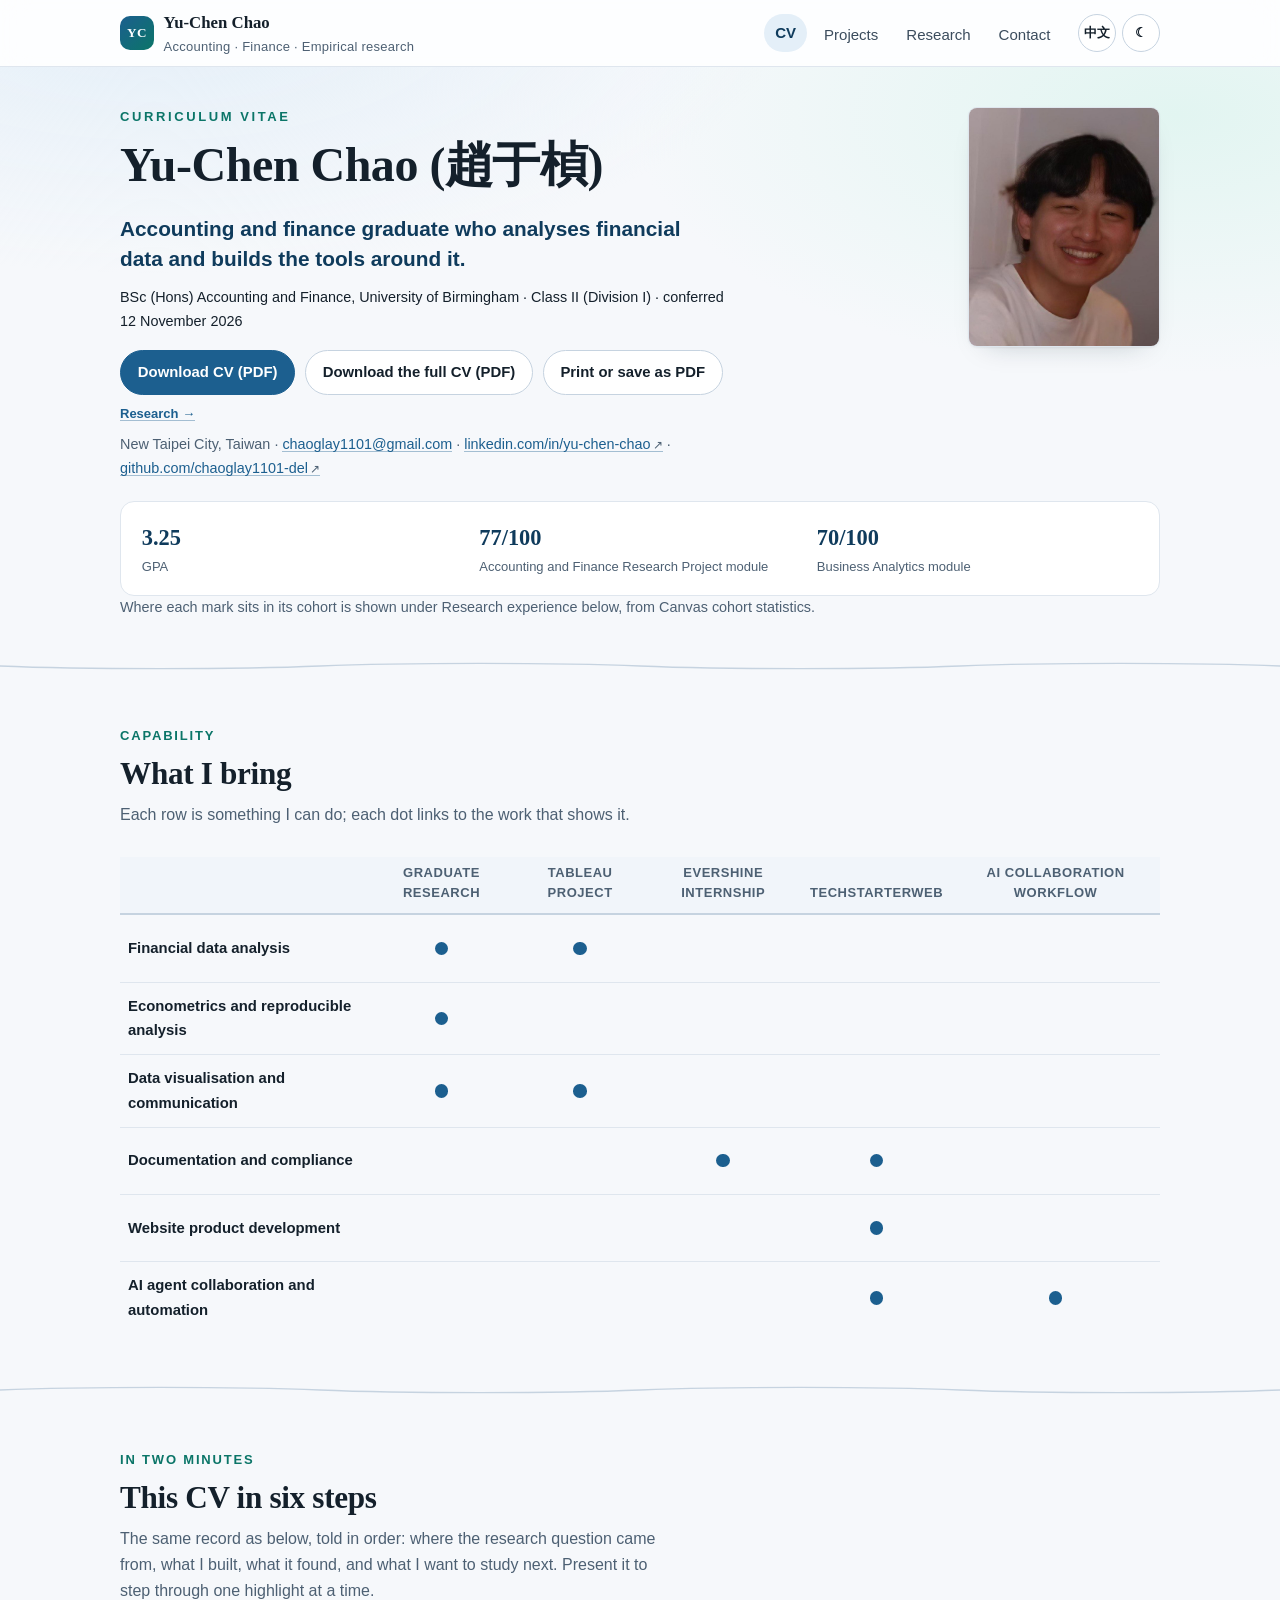
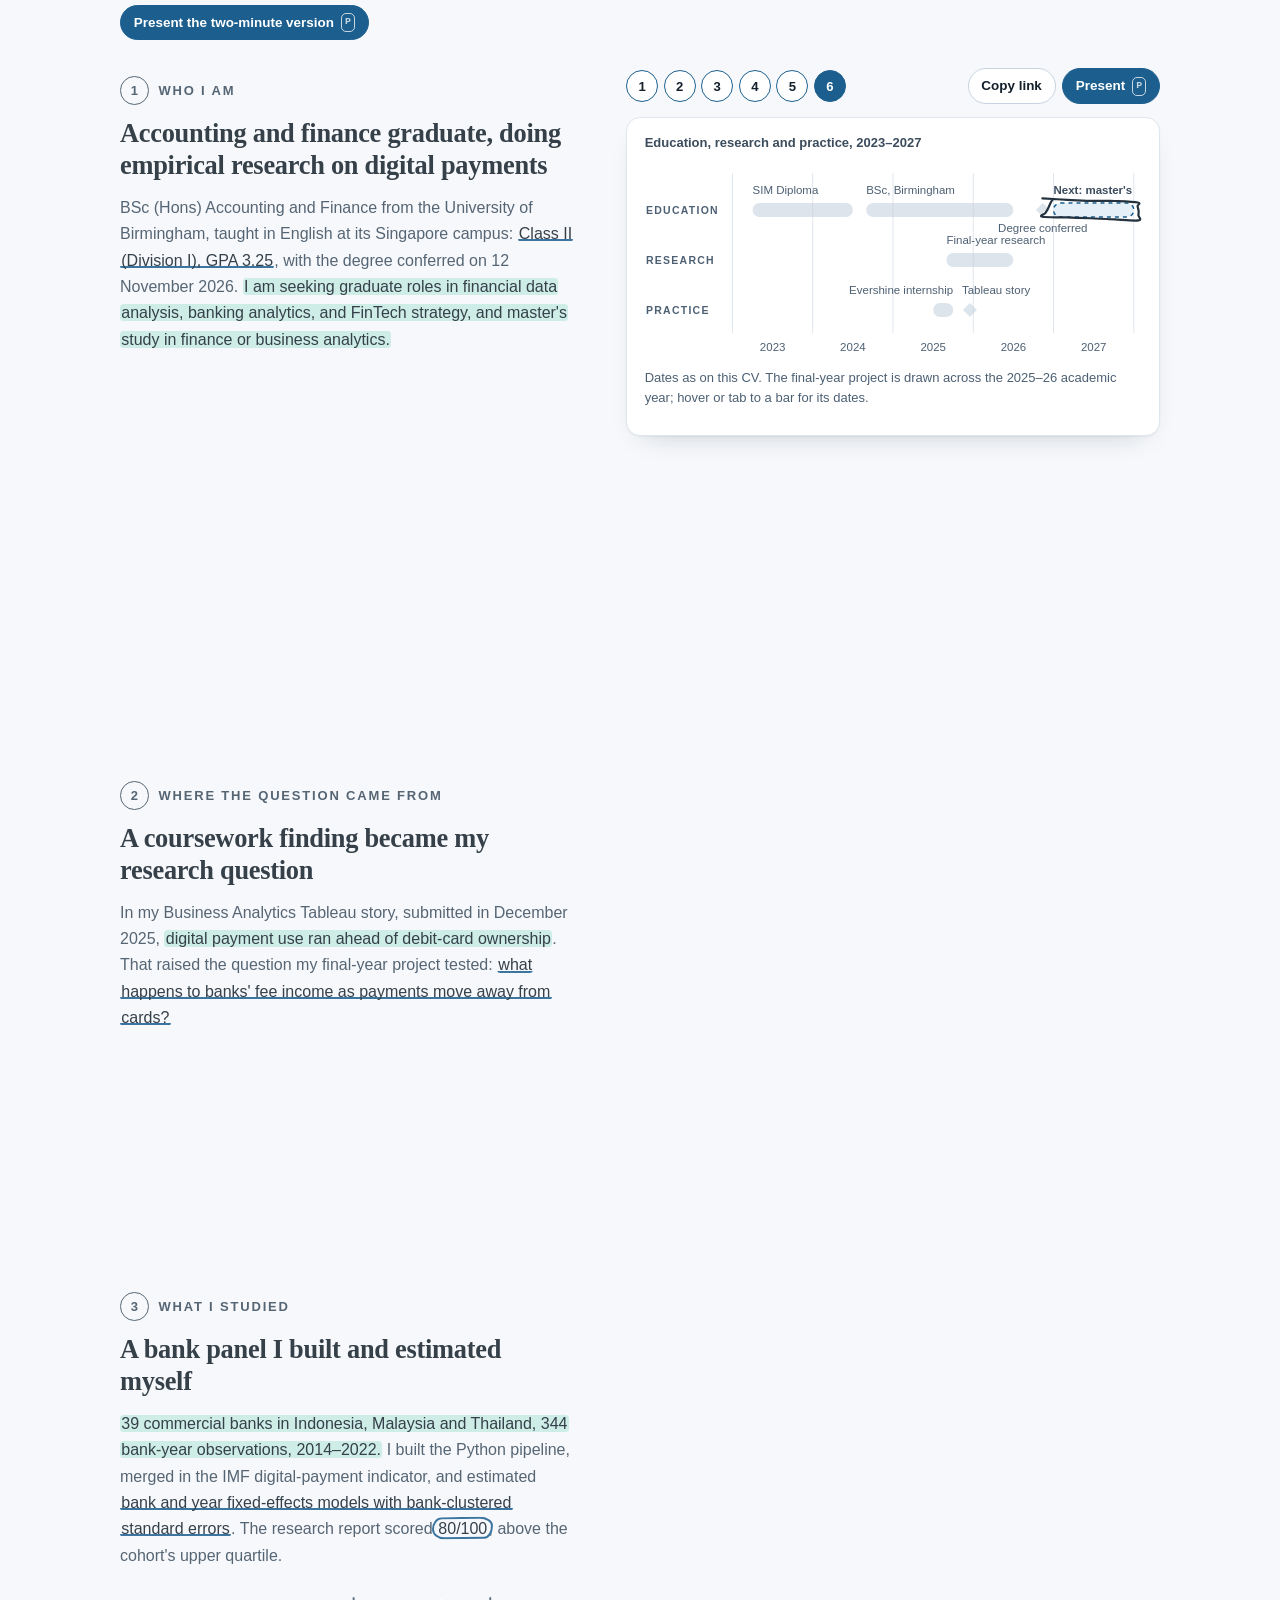
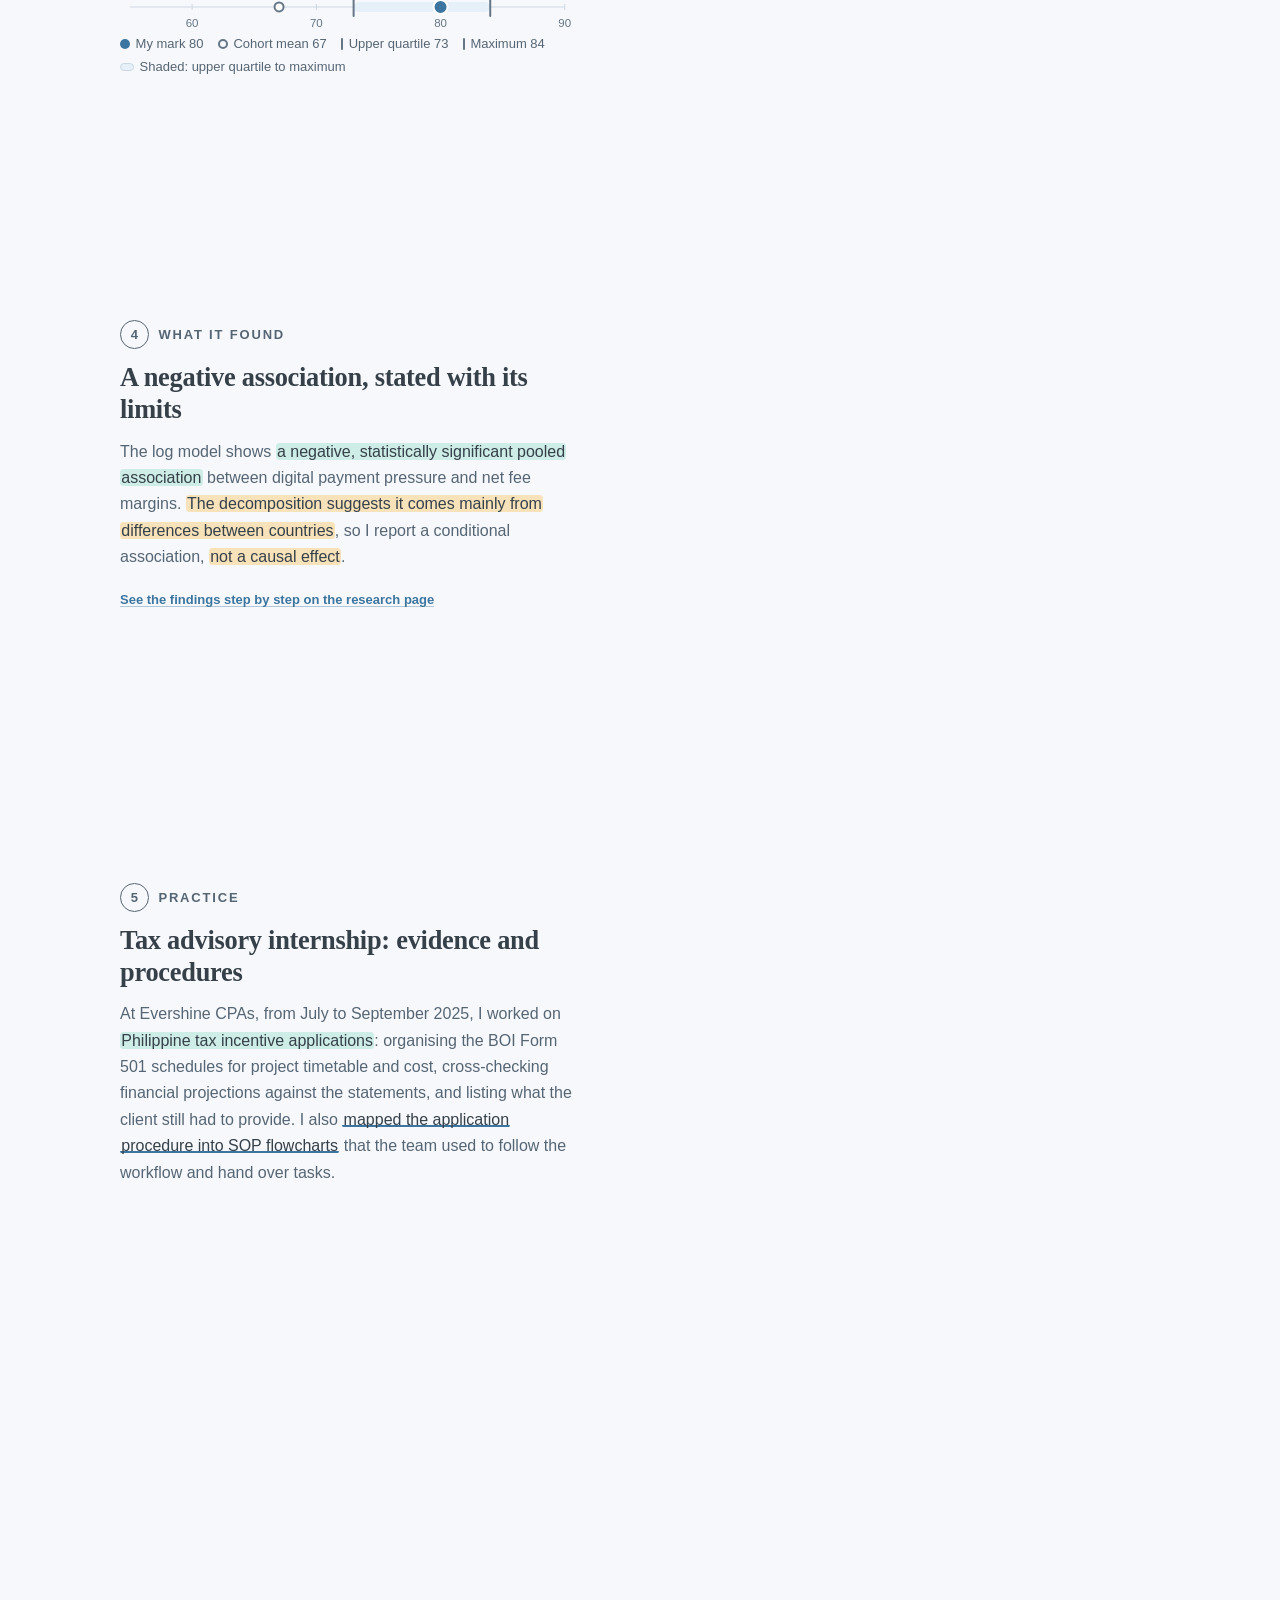
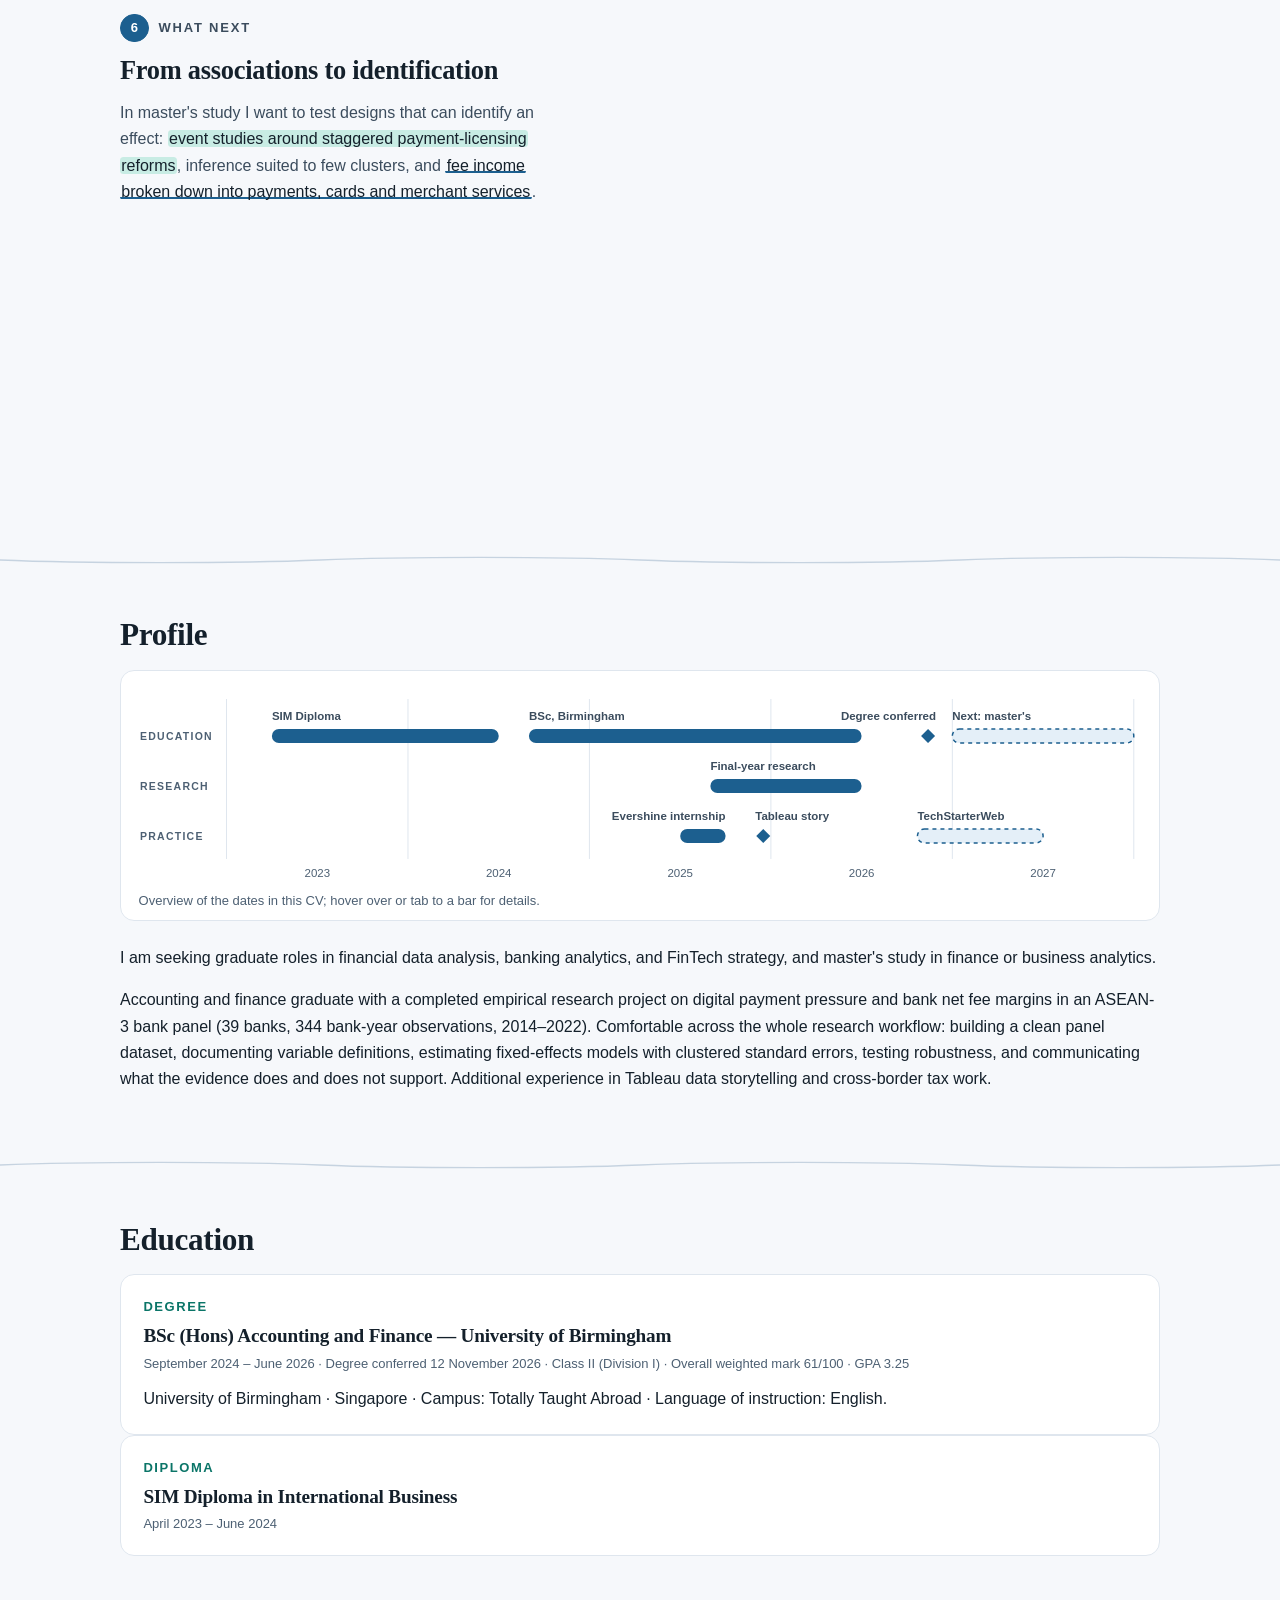
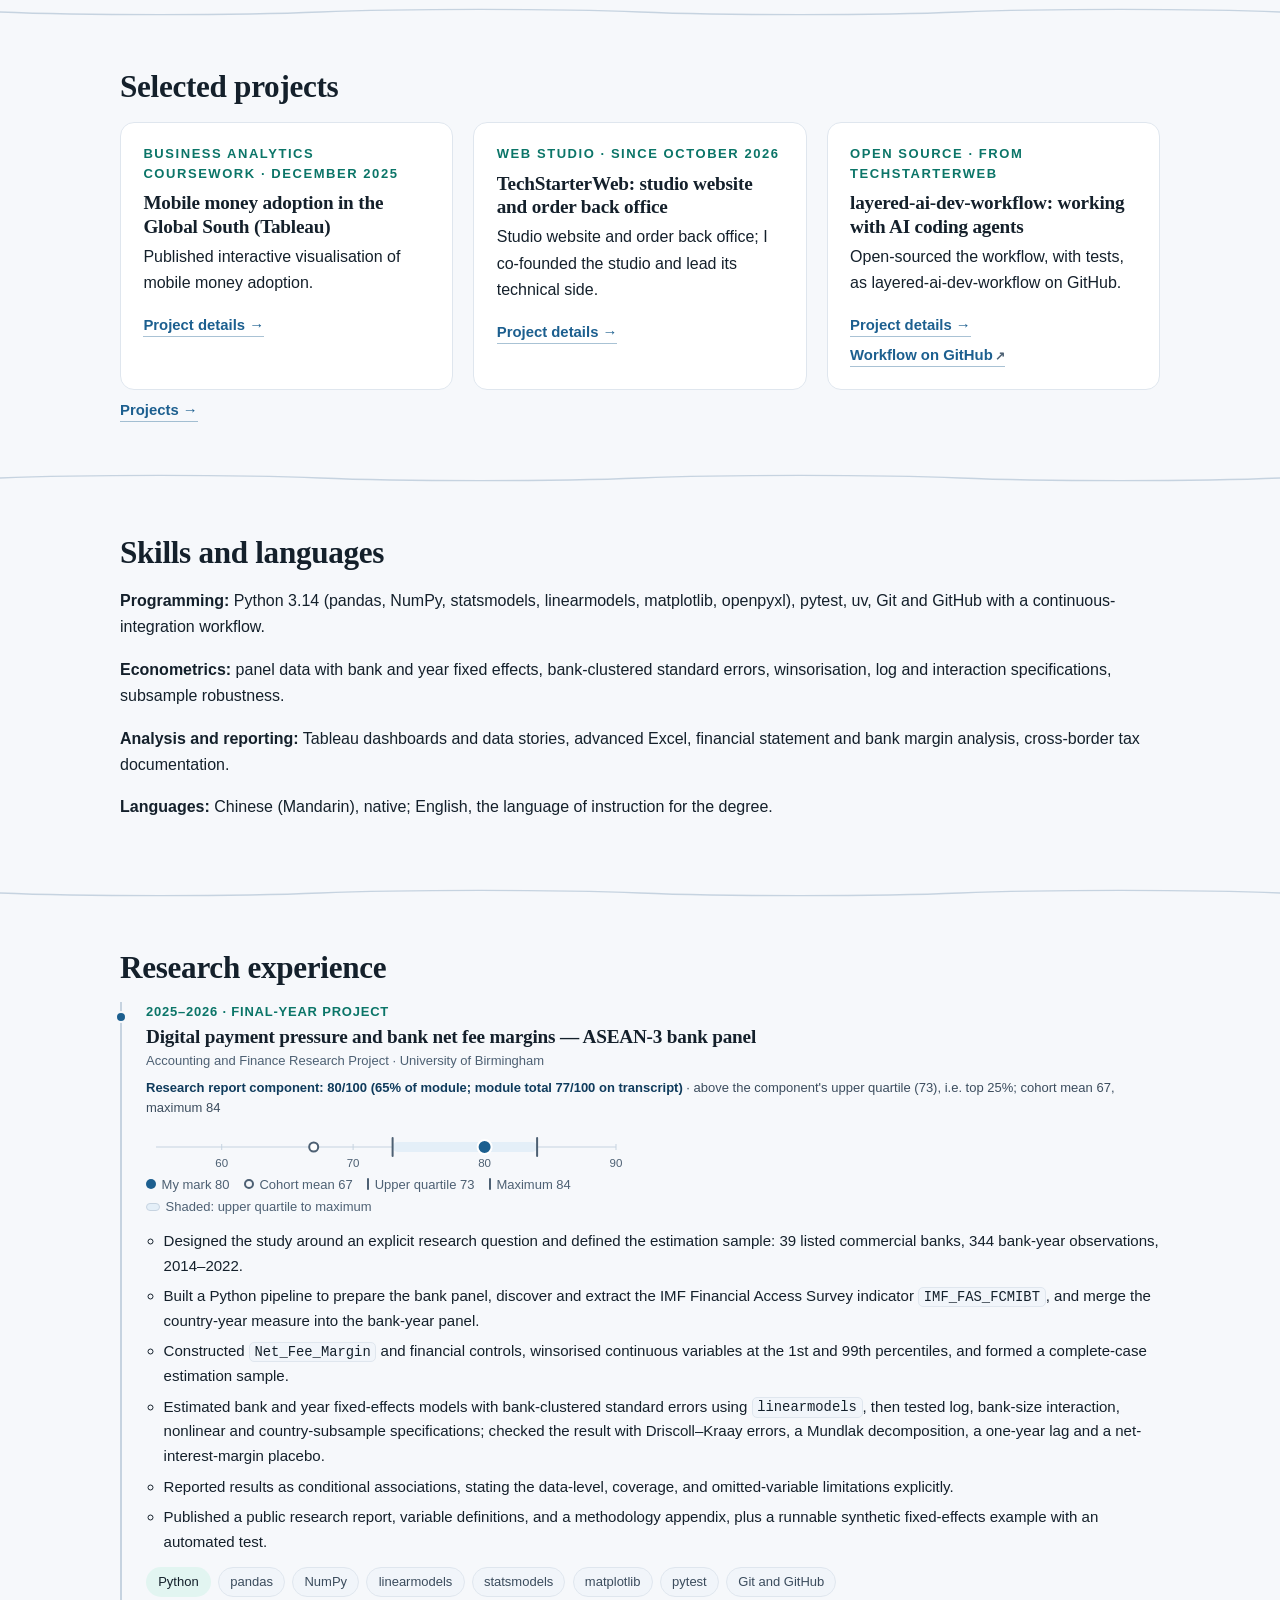
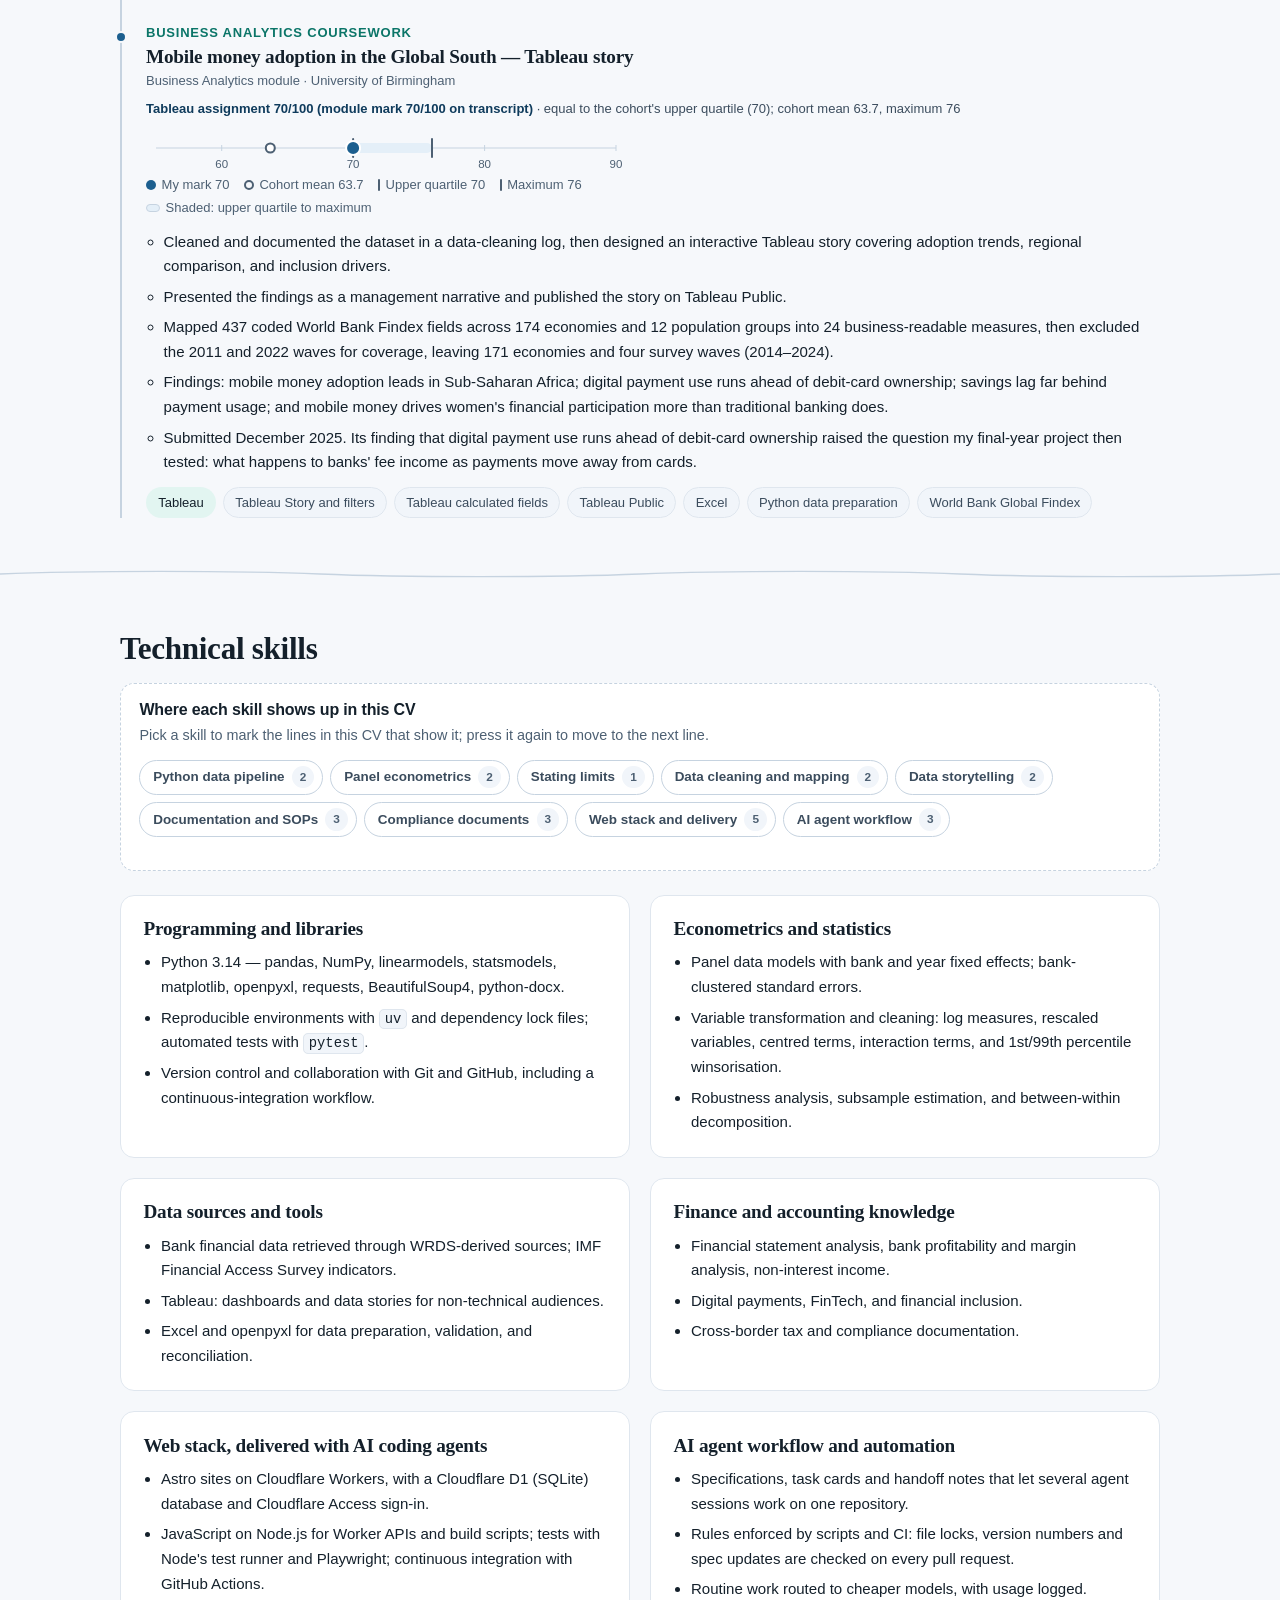
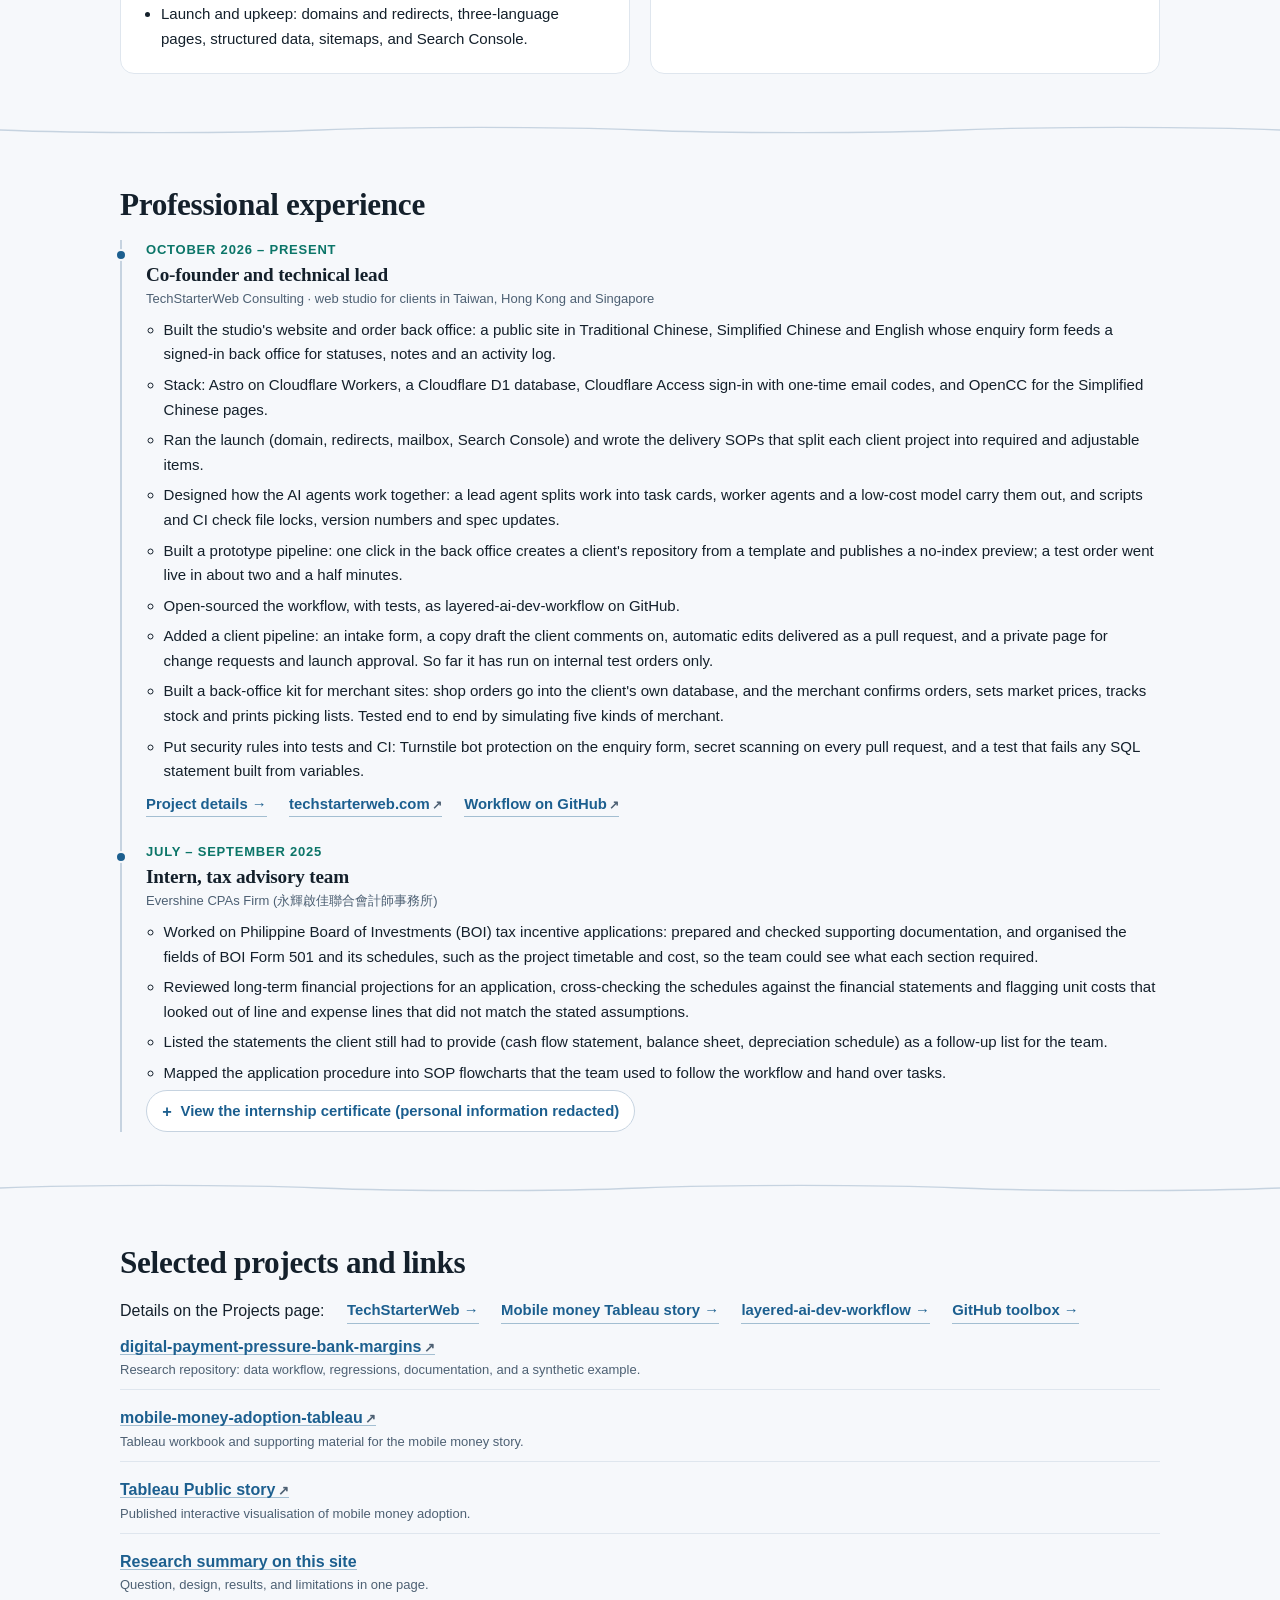
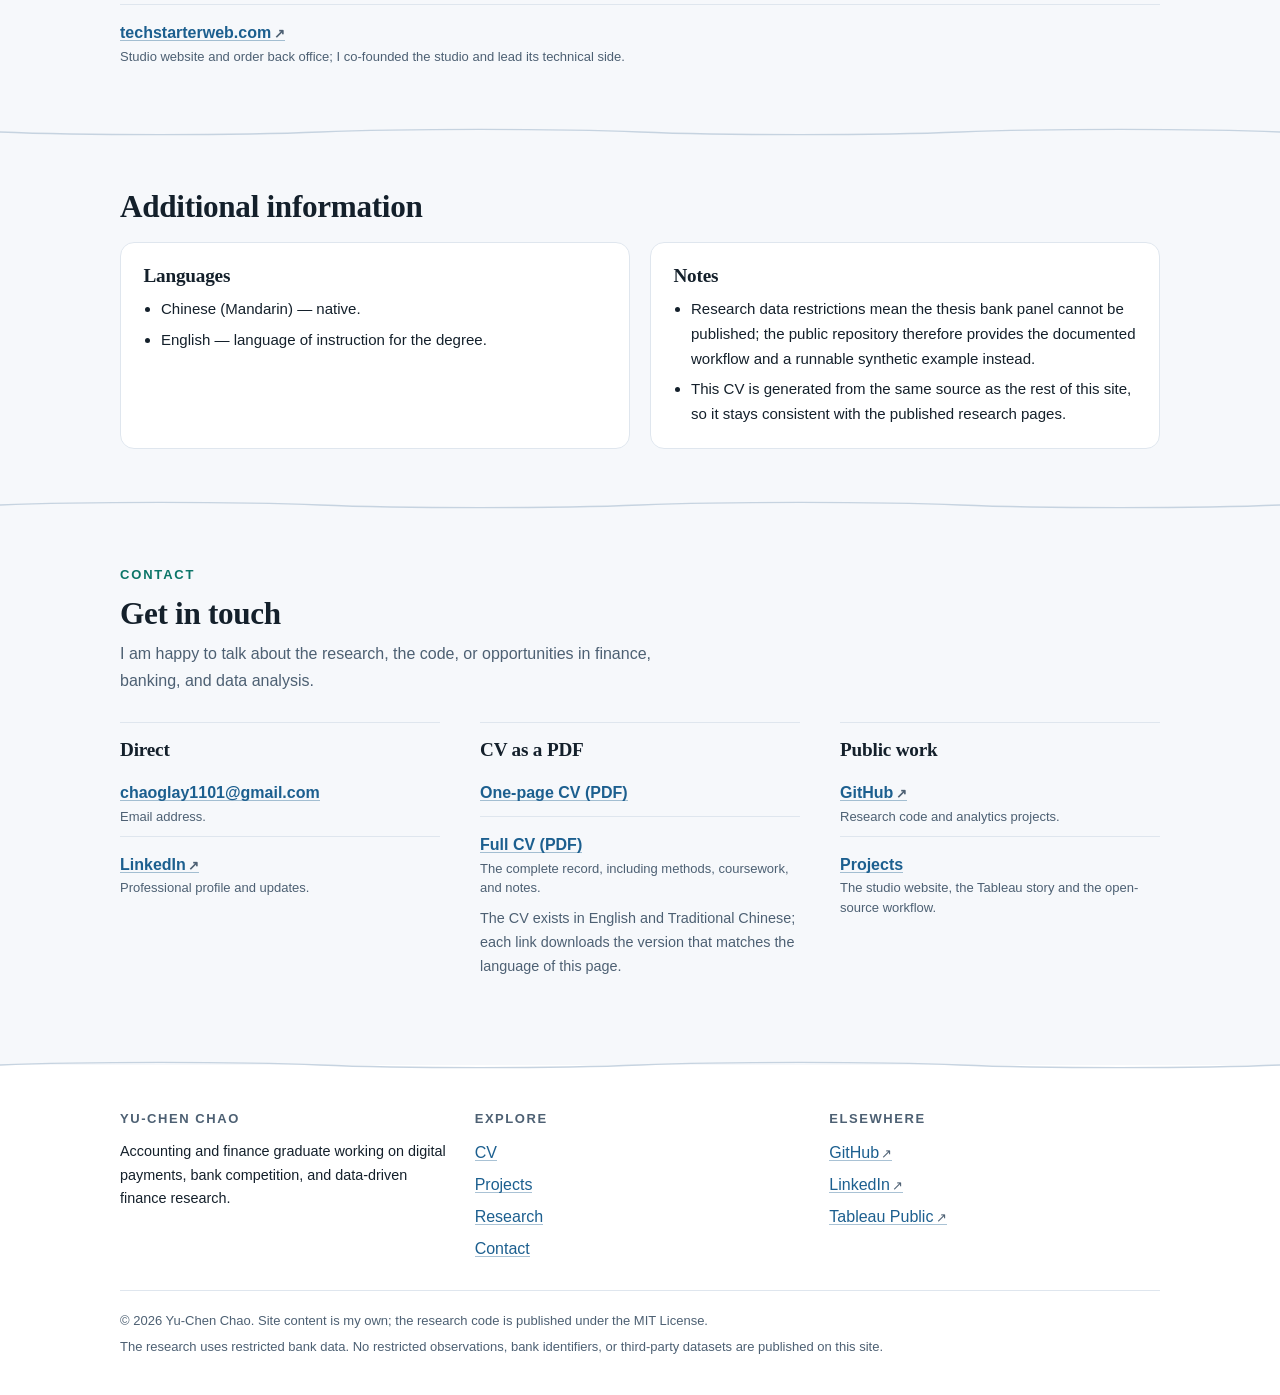
==== index.html @ f0c60b94 "Merge pull request #20 from chaoglay1101-del/scout/ps-20261121-06 偵察提案：首頁開頭學位等級漏寫括號，跟其他四處不一致" ====
<!DOCTYPE html>
<html lang="en">
<head>
<meta charset="utf-8">
<meta name="viewport" content="width=device-width, initial-scale=1">
<title data-i18n="meta.home.title">Yu-Chen Chao — Accounting and Finance Graduate | CV, Research, and Data Analytics</title>
<meta name="description" content="Accounting and finance graduate (BSc Hons, University of Birmingham). Downloadable CV, plus a public bank-panel research report and Python analytics work." data-i18n-meta="meta.home.description">
<link rel="canonical" href="https://chaoglay1101-del.github.io/">
<link rel="icon" href="assets/img/favicon.svg" type="image/svg+xml">
<meta property="og:type" content="website">
<meta property="og:title" content="Yu-Chen Chao — Accounting and Finance Graduate | CV, Research, and Data Analytics" data-i18n-meta="meta.home.title">
<meta property="og:description" content="Accounting and finance graduate (BSc Hons, University of Birmingham). Downloadable CV, plus a public bank-panel research report and Python analytics work." data-i18n-meta="meta.home.description">
<meta property="og:url" content="https://chaoglay1101-del.github.io/">
<meta property="og:site_name" content="Yu-Chen Chao">
<meta property="og:locale" content="en_GB">
<meta property="og:image" content="https://chaoglay1101-del.github.io/assets/img/og-image.png">
<meta property="og:image:type" content="image/png">
<meta property="og:image:width" content="1200">
<meta property="og:image:height" content="630">
<meta property="og:image:alt" content="Card reading: Yu-Chen Chao, accounting and finance. Digital payment pressure and bank net fee margins in an ASEAN-3 bank panel, 39 banks, 344 bank-year observations, 2014-2022.">
<meta name="twitter:card" content="summary_large_image">
<meta name="twitter:image" content="https://chaoglay1101-del.github.io/assets/img/og-image.png">
<link rel="stylesheet" href="assets/css/styles.css">
<link rel="stylesheet" href="assets/css/motion.css">
<script>document.documentElement.classList.add("js");</script>
<script src="assets/js/i18n.js" defer></script>
<script src="assets/js/main.js" defer></script>
<script src="assets/js/story.js" defer onerror="document.documentElement.classList.add('story-off')"></script>
<script type="application/ld+json">
{
  "@context": "https://schema.org",
  "@type": "Person",
  "name": "Yu-Chen Chao",
  "alternateName": "趙于楨",
  "jobTitle": "Accounting and finance graduate",
  "email": "chaoglay1101@gmail.com",
  "alumniOf": { "@type": "CollegeOrUniversity", "name": "University of Birmingham" },
  "hasCredential": {
    "@type": "EducationalOccupationalCredential",
    "credentialCategory": "BSc (Hons) Accounting and Finance, Class II (Division I)"
  },
  "knowsAbout": [
    "Financial data analysis",
    "Digital payments",
    "Bank net fee margins",
    "Panel data econometrics",
    "Financial reporting",
    "Data visualisation"
  ],
  "seeks": {
    "@type": "Demand",
    "name": "Graduate roles in financial data analysis, banking analytics, and FinTech strategy, and master's study in finance or business analytics"
  },
  "url": "https://chaoglay1101-del.github.io/",
  "sameAs": [
    "https://github.com/chaoglay1101-del",
    "https://www.linkedin.com/in/yu-chen-chao/"
  ]
}
</script>
</head>
<body class="cv-page">
<a class="skip-link" href="#main" data-i18n="ui.skip">Skip to main content</a>

<header class="site-header">
  <div class="container">
    <a class="brand" href="index.html">
      <span class="brand-mark" aria-hidden="true" data-i18n="name.monogram">YC</span>
      <span><span data-i18n="name.short">Yu-Chen Chao</span>
        <span class="brand-role" data-i18n="brand.role">Accounting · Finance · Empirical research</span>
      </span>
    </a>
    <nav class="primary-nav" id="primary-nav" aria-label="Primary" data-i18n-attr="aria-label:nav.primary">
      <ul class="nav-list">
        <li><a href="index.html" aria-current="page" data-i18n="nav.home">CV</a></li>
        <li><a href="projects.html" data-i18n="nav.projects">Projects</a></li>
        <li><a href="research.html" data-i18n="nav.research">Research</a></li>
        <li><a href="index.html#contact" data-i18n="nav.contact">Contact</a></li>
      </ul>
    </nav>
            <div class="header-tools">
      <button class="icon-btn" type="button" data-action="toggle-lang" lang="zh-Hant-TW" aria-label="將本頁切換為繁體中文" title="將本頁切換為繁體中文">中文</button>
      <button class="icon-btn" type="button" data-action="toggle-theme" aria-pressed="false" aria-label="Switch to dark theme" title="Switch to dark theme" data-label-dark="Switch to dark theme" data-label-light="Switch to light theme">☾</button>
      <button class="icon-btn nav-toggle" type="button" data-action="toggle-nav" aria-controls="primary-nav" aria-expanded="false" aria-label="Show navigation" data-i18n-attr="aria-label:nav.toggle">☰</button>
    </div>
  </div>
</header>

<main id="main">

  <section class="hero">
    <div class="container">
      <div class="hero-layout">
        <div class="hero-text">
          <p class="hero-name" data-i18n="cv.eyebrow">Curriculum vitae</p>
          <h1 data-i18n="name.full">Yu-Chen Chao (趙于楨)</h1>
          <p class="hero-role" data-i18n="home.hero.title">Accounting and finance graduate who analyses financial data and builds the tools around it.</p>
          <p class="small" data-i18n="home.hero.role">BSc (Hons) Accounting and Finance, University of Birmingham · Class II (Division I) · conferred 12 November 2026</p>
          <div class="btn-group no-print">
            <a class="btn btn-primary" href="assets/pdf/Chao_YuChen_CV_EN.pdf" download data-cv-download="Chao_YuChen_CV" data-i18n="home.hero.ctaCv">Download CV (PDF)</a>
            <a class="btn" href="assets/pdf/Chao_YuChen_CV_Full_EN.pdf" download data-cv-download="Chao_YuChen_CV_Full" data-i18n="cv.downloadFull">Download the full CV (PDF)</a>
            <button class="btn" type="button" data-action="print" data-i18n="cv.print">Print or save as PDF</button>
          </div>
          <p class="hero-kicker no-print"><a href="research.html" data-i18n="home.hero.research">Research</a></p>
          <p class="muted small">
            <span data-i18n="cv.contact.location">New Taipei City, Taiwan</span>
            <span class="cv-phone"></span>
            ·
            <a href="mailto:chaoglay1101@gmail.com">chaoglay1101@gmail.com</a>
            ·
            <a href="https://www.linkedin.com/in/yu-chen-chao/" rel="noopener noreferrer" target="_blank">linkedin.com/in/yu-chen-chao</a>
            ·
            <a href="https://github.com/chaoglay1101-del" rel="noopener noreferrer" target="_blank">github.com/chaoglay1101-del</a>
          </p>
        </div>
        <img class="cv-photo-page" src="assets/img/profile.jpg" alt="Portrait of Yu-Chen Chao" width="320" height="400" data-i18n-attr="alt:cv.photoAlt">
      </div>
      <ul class="fact-strip">
        <li>
          <span class="fact-value">3.25</span>
          <span class="fact-label" data-i18n="home.facts.gpa">GPA</span>
        </li>
        <li>
          <span class="fact-value">77/100</span>
          <span class="fact-label" data-i18n="home.facts.project">Accounting and Finance Research Project module</span>
        </li>
        <li>
          <span class="fact-value">70/100</span>
          <span class="fact-label" data-i18n="home.facts.analytics">Business Analytics module</span>
        </li>
      </ul>
      <p class="small muted" data-i18n="home.facts.note">Where each mark sits in its cohort is shown under Research experience below, from Canvas cohort statistics.</p>
    </div>
  </section>

  <section class="section no-print" id="contribute" aria-labelledby="contribute-heading">
    <div class="container">
      <div class="section-head">
        <span class="eyebrow" data-i18n="home.contribute.eyebrow">Capability</span>
        <h2 id="contribute-heading" data-i18n="home.contribute.heading">What I bring</h2>
        <p data-i18n="home.contribute.lede">Each row is something I can do; each dot links to the work that shows it.</p>
      </div>
      <table class="matrix reveal" aria-labelledby="contribute-heading">
        <thead>
          <tr>
            <th scope="col"><span class="visually-hidden" data-i18n="home.contribute.corner">Capability</span></th>
            <th scope="col" data-i18n="home.contribute.col1">Graduate research</th>
            <th scope="col" data-i18n="home.contribute.col2">Tableau project</th>
            <th scope="col" data-i18n="home.contribute.col3">Evershine internship</th>
            <th scope="col" data-i18n="home.contribute.col4">TechStarterWeb</th>
            <th scope="col" data-i18n="home.contribute.col5">AI collaboration workflow</th>
          </tr>
        </thead>
        <tbody>
          <tr>
            <th scope="row" data-i18n="home.contribute.row1">Financial data analysis</th>
            <td class="mx-on"><a href="#evidence-pipeline"><span class="mx-dot" aria-hidden="true"></span><span class="mx-label" data-i18n="home.contribute.col1">Graduate research</span></a></td>
            <td class="mx-on"><a href="projects.html#tableau"><span class="mx-dot" aria-hidden="true"></span><span class="mx-label" data-i18n="home.contribute.col2">Tableau project</span></a></td>
            <td class="mx-off" aria-hidden="true"></td>
            <td class="mx-off" aria-hidden="true"></td>
            <td class="mx-off" aria-hidden="true"></td>
          </tr>
          <tr>
            <th scope="row" data-i18n="home.contribute.row2">Econometrics and reproducible analysis</th>
            <td class="mx-on"><a href="#evidence-panel"><span class="mx-dot" aria-hidden="true"></span><span class="mx-label" data-i18n="home.contribute.col1">Graduate research</span></a></td>
            <td class="mx-off" aria-hidden="true"></td>
            <td class="mx-off" aria-hidden="true"></td>
            <td class="mx-off" aria-hidden="true"></td>
            <td class="mx-off" aria-hidden="true"></td>
          </tr>
          <tr>
            <th scope="row" data-i18n="home.contribute.row3">Data visualisation and communication</th>
            <td class="mx-on"><a href="research.html#story"><span class="mx-dot" aria-hidden="true"></span><span class="mx-label" data-i18n="home.contribute.col1">Graduate research</span></a></td>
            <td class="mx-on"><a href="projects.html#tableau"><span class="mx-dot" aria-hidden="true"></span><span class="mx-label" data-i18n="home.contribute.col2">Tableau project</span></a></td>
            <td class="mx-off" aria-hidden="true"></td>
            <td class="mx-off" aria-hidden="true"></td>
            <td class="mx-off" aria-hidden="true"></td>
          </tr>
          <tr>
            <th scope="row" data-i18n="home.contribute.row4">Documentation and compliance</th>
            <td class="mx-off" aria-hidden="true"></td>
            <td class="mx-off" aria-hidden="true"></td>
            <td class="mx-on"><a href="#evidence-compliance"><span class="mx-dot" aria-hidden="true"></span><span class="mx-label" data-i18n="home.contribute.col3">Evershine internship</span></a></td>
            <td class="mx-on"><a href="#evidence-docs"><span class="mx-dot" aria-hidden="true"></span><span class="mx-label" data-i18n="home.contribute.col4">TechStarterWeb</span></a></td>
            <td class="mx-off" aria-hidden="true"></td>
          </tr>
          <tr>
            <th scope="row" data-i18n="home.contribute.row5">Website product development</th>
            <td class="mx-off" aria-hidden="true"></td>
            <td class="mx-off" aria-hidden="true"></td>
            <td class="mx-off" aria-hidden="true"></td>
            <td class="mx-on"><a href="projects.html#techstarterweb"><span class="mx-dot" aria-hidden="true"></span><span class="mx-label" data-i18n="home.contribute.col4">TechStarterWeb</span></a></td>
            <td class="mx-off" aria-hidden="true"></td>
          </tr>
          <tr>
            <th scope="row" data-i18n="home.contribute.row6">AI agent collaboration and automation</th>
            <td class="mx-off" aria-hidden="true"></td>
            <td class="mx-off" aria-hidden="true"></td>
            <td class="mx-off" aria-hidden="true"></td>
            <td class="mx-on"><a href="projects.html#techstarterweb"><span class="mx-dot" aria-hidden="true"></span><span class="mx-label" data-i18n="home.contribute.col4">TechStarterWeb</span></a></td>
            <td class="mx-on"><a href="projects.html#workflow"><span class="mx-dot" aria-hidden="true"></span><span class="mx-label" data-i18n="home.contribute.col5">AI collaboration workflow</span></a></td>
          </tr>
        </tbody>
      </table>
    </div>
  </section>

  <section class="section screen-only cv-tour" id="intro" aria-labelledby="intro-heading">
    <div class="container story-container">
      <div class="section-head">
        <span class="eyebrow" data-i18n="cv.tour.eyebrow">In two minutes</span>
        <h2 id="intro-heading" data-i18n="cv.tour.heading">This CV in six steps</h2>
        <p data-i18n="cv.tour.lede">The same record as below, told in order: where the research question came from, what I built, what it found, and what I want to study next. Present it to step through one highlight at a time.</p>
        <button class="btn btn-primary btn-small" type="button" data-story="present" data-from-start><span data-i18n="cv.tour.present">Present the two-minute version</span> <kbd>P</kbd></button>
      </div>

      <div class="story story--cv" id="intro-deck" data-deck="cv" data-deck-prefix="intro" data-deck-timer="15,20,30,20,15,20" tabindex="-1">
        <div class="story-steps">
          <article class="step" id="intro-1" data-clicks="2" aria-labelledby="intro-s1-title">
            <div class="step-text">
              <p class="step-kicker"><span class="step-num" aria-hidden="true">1</span><span data-i18n="cv.tour.s1.kicker">Who I am</span></p>
              <h3 id="intro-s1-title" data-i18n="cv.tour.s1.title">Accounting and finance graduate, doing empirical research on digital payments</h3>
              <p data-i18n-html="cv.tour.s1.body">BSc (Hons) Accounting and Finance from the University of Birmingham, taught in English at its Singapore campus: <mark class="mk mk--key" data-mark="1">Class II (Division I), GPA 3.25</mark>, with the degree conferred on 12 November 2026. <mark class="mk mk--find" data-mark="2">I am seeking graduate roles in financial data analysis, banking analytics, and FinTech strategy, and master's study in finance or business analytics.</mark></p>
            </div>
          </article>
          <article class="step" id="intro-2" data-clicks="2" aria-labelledby="intro-s2-title">
            <div class="step-text">
              <p class="step-kicker"><span class="step-num" aria-hidden="true">2</span><span data-i18n="cv.tour.s2.kicker">Where the question came from</span></p>
              <h3 id="intro-s2-title" data-i18n="cv.tour.s2.title">A coursework finding became my research question</h3>
              <p data-i18n-html="cv.tour.s2.body">In my Business Analytics Tableau story, submitted in December 2025, <mark class="mk mk--find" data-mark="1">digital payment use ran ahead of debit-card ownership</mark>. That raised the question my final-year project tested: <mark class="mk mk--key" data-mark="2">what happens to banks' fee income as payments move away from cards?</mark></p>
            </div>
          </article>
          <article class="step" id="intro-3" data-clicks="3" aria-labelledby="intro-s3-title">
            <div class="step-text">
              <p class="step-kicker"><span class="step-num" aria-hidden="true">3</span><span data-i18n="cv.tour.s3.kicker">What I studied</span></p>
              <h3 id="intro-s3-title" data-i18n="cv.tour.s3.title">A bank panel I built and estimated myself</h3>
              <p data-i18n-html="cv.tour.s3.body"><mark class="mk mk--find" data-mark="1">39 commercial banks in Indonesia, Malaysia and Thailand, 344 bank-year observations, 2014–2022.</mark> I built the Python pipeline, merged in the IMF digital-payment indicator, and estimated <mark class="mk mk--key" data-mark="2">bank and year fixed-effects models with bank-clustered standard errors</mark>. The research report scored <mark class="mk mk--box" data-mark="3">80/100</mark>, above the cohort's upper quartile.</p>
              <div class="step-visual cohort" data-cohort="research"><div class="cohort-plot"></div></div>
            </div>
          </article>
          <article class="step" id="intro-4" data-clicks="3" aria-labelledby="intro-s4-title">
            <div class="step-text">
              <p class="step-kicker"><span class="step-num" aria-hidden="true">4</span><span data-i18n="cv.tour.s4.kicker">What it found</span></p>
              <h3 id="intro-s4-title" data-i18n="cv.tour.s4.title">A negative association, stated with its limits</h3>
              <p data-i18n-html="cv.tour.s4.body">The log model shows <mark class="mk mk--find" data-mark="1">a negative, statistically significant pooled association</mark> between digital payment pressure and net fee margins. <mark class="mk mk--warn" data-mark="2">The decomposition suggests it comes mainly from differences between countries</mark>, so I report a conditional association, <mark class="mk mk--warn" data-mark="3">not a causal effect</mark>.</p>
              <a class="story-cite" href="research.html#story" data-i18n="cv.tour.s4.link">See the findings step by step on the research page</a>
            </div>
          </article>
          <article class="step" id="intro-5" data-clicks="2" aria-labelledby="intro-s5-title">
            <div class="step-text">
              <p class="step-kicker"><span class="step-num" aria-hidden="true">5</span><span data-i18n="cv.tour.s5.kicker">Practice</span></p>
              <h3 id="intro-s5-title" data-i18n="cv.tour.s5.title">Tax advisory internship: evidence and procedures</h3>
              <p data-i18n-html="cv.tour.s5.body">At Evershine CPAs, from July to September 2025, I worked on <mark class="mk mk--find" data-mark="1">Philippine tax incentive applications</mark>: organising the BOI Form 501 schedules for project timetable and cost, cross-checking financial projections against the statements, and listing what the client still had to provide. I also <mark class="mk mk--key" data-mark="2">mapped the application procedure into SOP flowcharts</mark> that the team used to follow the workflow and hand over tasks.</p>
            </div>
          </article>
          <article class="step" id="intro-6" data-clicks="2" aria-labelledby="intro-s6-title">
            <div class="step-text">
              <p class="step-kicker"><span class="step-num" aria-hidden="true">6</span><span data-i18n="cv.tour.s6.kicker">What next</span></p>
              <h3 id="intro-s6-title" data-i18n="cv.tour.s6.title">From associations to identification</h3>
              <p data-i18n-html="cv.tour.s6.body">In master's study I want to test designs that can identify an effect: <mark class="mk mk--find" data-mark="1">event studies around staggered payment-licensing reforms</mark>, inference suited to few clusters, and <mark class="mk mk--key" data-mark="2">fee income broken down into payments, cards and merchant services</mark>.</p>
            </div>
          </article>
        </div>

        <div class="story-stage">
          <div class="stage-inner">
            <div class="stage-top">
              <ol class="stage-pills" aria-label="Steps" data-i18n-attr="aria-label:story.ui.steps"></ol>
              <div class="stage-actions">
                <button class="btn btn-small" type="button" data-story="copy-link"><span data-i18n="story.ui.copy">Copy link</span></button>
                <button class="btn btn-small btn-primary" type="button" data-story="present"><span data-i18n="story.ui.present">Present</span> <kbd>P</kbd></button>
              </div>
            </div>
            <div class="stage-card">
              <div class="scene-head"><span class="scene-title" data-i18n="cv.tour.timelineTitle">Education, research and practice, 2023–2027</span></div>
              <div class="stage-visual" data-visual="timeline"></div>
              <p class="stage-caption" data-i18n="cv.tour.timelineCaption">Dates as on this CV. The final-year project is drawn across the 2025–26 academic year; hover or tab to a bar for its dates.</p>
            </div>
          </div>
        </div>
      </div>

      <div class="story-strings" hidden>
        <span data-s="ui.stepN" data-i18n="story.str.stepN">Step {n}</span>
        <span data-s="ui.count" data-i18n="story.str.count">Step {s} of {n} · note {c} of {m}</span>
        <span data-s="ui.copied" data-i18n="story.str.copied">Link copied: {h}</span>
        <span data-s="ui.copyFail" data-i18n="story.str.copyFail">Could not copy. The link is {u}</span>
        <span data-s="ui.citeLabel" data-i18n="story.str.citeLabel">Numbers behind step {n}</span>
        <span data-s="ui.timer" data-i18n="cv.tour.str.timer">{t} of {total} · this step about {step} s</span>
        <span data-s="tl.ariaAll" data-i18n="cv.tour.str.tlAriaAll">Timeline, 2023 to 2028: SIM Diploma from April 2023 to June 2024; BSc at the University of Birmingham from September 2024 to June 2026; internship from July to September 2025; Tableau story submitted in December 2025; final-year research project in 2025–26; co-founded TechStarterWeb in October 2026, ongoing; degree conferred on 12 November 2026; next, master's study.</span>
        <span data-s="tl.aria" data-i18n="cv.tour.str.tlAria">Timeline, 2023 to 2028: SIM Diploma from April 2023 to June 2024; BSc at the University of Birmingham from September 2024 to June 2026; internship from July to September 2025; Tableau story submitted in December 2025; final-year research project in 2025–26; degree conferred on 12 November 2026; next, master's study.</span>
        <span data-s="tl.lane.edu" data-i18n="cv.tour.str.laneEdu">EDUCATION</span>
        <span data-s="tl.lane.res" data-i18n="cv.tour.str.laneRes">RESEARCH</span>
        <span data-s="tl.lane.prac" data-i18n="cv.tour.str.lanePrac">PRACTICE</span>
        <span data-s="tl.sim" data-i18n="cv.tour.str.sim">SIM Diploma</span>
        <span data-s="tl.bsc" data-i18n="cv.tour.str.bsc">BSc, Birmingham</span>
        <span data-s="tl.conferral" data-i18n="cv.tour.str.conferral">Degree conferred</span>
        <span data-s="tl.next" data-i18n="cv.tour.str.next">Next: master's</span>
        <span data-s="tl.research" data-i18n="cv.tour.str.research">Final-year research</span>
        <span data-s="tl.intern" data-i18n="cv.tour.str.intern">Evershine internship</span>
        <span data-s="tl.tableau" data-i18n="cv.tour.str.tableau">Tableau story</span>
        <span data-s="tl.tsw" data-i18n="cv.tour.str.tsw">TechStarterWeb</span>
        <span data-s="tl.when.sim" data-i18n="cv.tour.str.whenSim">April 2023 – June 2024</span>
        <span data-s="tl.when.bsc" data-i18n="cv.tour.str.whenBsc">September 2024 – June 2026 · Class II (Division I) · GPA 3.25</span>
        <span data-s="tl.when.conferral" data-i18n="cv.tour.str.whenConferral">12 November 2026</span>
        <span data-s="tl.when.next" data-i18n="cv.tour.str.whenNext">Applying for master's study</span>
        <span data-s="tl.when.research" data-i18n="cv.tour.str.whenResearch">2025–2026 · report component 80/100</span>
        <span data-s="tl.when.intern" data-i18n="cv.tour.str.whenIntern">July – September 2025 · tax advisory team</span>
        <span data-s="tl.when.tableau" data-i18n="cv.tour.str.whenTableau">Submitted December 2025 · 70/100</span>
        <span data-s="tl.when.tsw" data-i18n="cv.tour.str.whenTsw">October 2026 – present · co-founder, technical lead</span>
        <span data-s="cohort.me" data-i18n="cv.tour.str.cohortMe">My mark</span>
        <span data-s="cohort.mean" data-i18n="cv.tour.str.cohortMean">Cohort mean</span>
        <span data-s="cohort.uq" data-i18n="cv.tour.str.cohortUq">Upper quartile</span>
        <span data-s="cohort.max" data-i18n="cv.tour.str.cohortMax">Maximum</span>
        <span data-s="cohort.band" data-i18n="cv.tour.str.cohortBand">Shaded: upper quartile to maximum</span>
        <span data-s="cohort.aria.research" data-i18n="cv.tour.str.cohortAriaResearch">Research report component: my mark 80 against a cohort mean of 67, an upper quartile of 73 and a maximum of 84.</span>
        <span data-s="cohort.aria.tableau" data-i18n="cv.tour.str.cohortAriaTableau">Tableau assignment: my mark 70 against a cohort mean of 63.7, an upper quartile of 70 and a maximum of 76.</span>
        <span data-s="ev.status" data-i18n="cv.tour.str.evStatus">{name}: {i} of {n} · press again for the next</span>
      </div>
    </div>
  </section>

  <div class="present-ui screen-only" data-present-ui hidden>
    <div class="present-top">
      <span class="present-brand"><span class="brand-mark" aria-hidden="true" data-i18n="name.monogram">YC</span><span class="present-title" data-i18n="name.full">Yu-Chen Chao (趙于楨)</span></span>
      <span class="present-timer" data-present-timer hidden></span>
      <span class="present-count" data-present-count aria-live="polite"></span>
      <button class="icon-btn" type="button" data-story="timer" data-present-timer-toggle aria-label="Show or hide the timer" title="Show or hide the timer" data-i18n-attr="aria-label:story.ui.timerToggle,title:story.ui.timerToggle" hidden><svg viewBox="0 0 20 20" width="16" height="16" aria-hidden="true" focusable="false"><circle cx="10" cy="11" r="6.5" fill="none" stroke="currentColor" stroke-width="1.8"/><path d="M10 7.5V11l2.3 1.6M8 2.5h4" fill="none" stroke="currentColor" stroke-width="1.8" stroke-linecap="round"/></svg></button>
      <button class="icon-btn" type="button" data-story="fullscreen" data-present-fullscreen aria-label="Full screen" title="Full screen" data-i18n-attr="aria-label:story.ui.fullscreen,title:story.ui.fullscreen">⤢</button>
      <button class="btn btn-small" type="button" data-story="exit"><span data-i18n="story.ui.exit">Exit</span> <kbd>Esc</kbd></button>
    </div>
    <div class="present-bottom">
      <button class="icon-btn" type="button" data-story="prev" data-present-prev aria-label="Previous step" data-i18n-attr="aria-label:story.ui.prev">←</button>
      <div class="present-track" data-present-track><span class="present-fill" data-present-fill></span></div>
      <button class="icon-btn" type="button" data-story="next" data-present-next aria-label="Next step" data-i18n-attr="aria-label:story.ui.next">→</button>
      <span class="present-hint" data-i18n="story.ui.hint">← → or Space</span>
    </div>
  </div>

  <div class="jump-bar screen-only" data-jump-bar hidden>
    <span data-jump-label></span>
    <button class="btn btn-small" type="button" data-jump-next><span data-i18n="story.ui.nextPlace">Next</span></button>
    <button class="btn btn-small" type="button" data-jump-back><span data-i18n="story.ui.back">Back</span></button>
    <button class="icon-btn" type="button" data-jump-close aria-label="Close" title="Close" data-i18n-attr="aria-label:story.ui.close,title:story.ui.close">×</button>
  </div>


  <section class="section" id="profile">
    <div class="container">
      <h2 data-i18n="cv.profile.heading">Profile</h2>
      <figure class="work-timeline screen-only">
        <div class="work-timeline-plot" data-timeline></div>
        <figcaption class="small muted" data-i18n="home.work.tlNote">Overview of the dates in this CV; hover over or tab to a bar for details.</figcaption>
      </figure>
      <p data-i18n="cv.profile.target">I am seeking graduate roles in financial data analysis, banking analytics, and FinTech strategy, and master's study in finance or business analytics.</p>
      <p data-i18n="cv.profile.body">Accounting and finance graduate with a completed empirical research project on digital payment pressure and bank net fee margins in an ASEAN-3 bank panel (39 banks, 344 bank-year observations, 2014–2022). Comfortable across the whole research workflow: building a clean panel dataset, documenting variable definitions, estimating fixed-effects models with clustered standard errors, testing robustness, and communicating what the evidence does and does not support. Additional experience in Tableau data storytelling and cross-border tax work.</p>
    </div>
  </section>

  <section class="section" id="cv-education">
    <div class="container">
      <h2 data-i18n="cv.edu.heading">Education</h2>
      <div class="card">
        <span class="card-tag" data-i18n="cv.edu.tag">Degree</span>
        <h3 data-i18n="cv.edu.degree">BSc (Hons) Accounting and Finance — University of Birmingham</h3>
        <p class="card-meta" data-i18n-html="cv.edu.meta">September 2024 – June 2026 · Degree conferred 12 November 2026 · Class II (Division I) · Overall weighted mark 61/100 · GPA 3.25</p>
        <p data-i18n="cv.edu.language">University of Birmingham · Singapore · Campus: Totally Taught Abroad · Language of instruction: English.</p>
      </div>
      <div class="card">
        <span class="card-tag" data-i18n="cv.edu.diplomaTag">Diploma</span>
        <h3 data-i18n="cv.edu.diploma">SIM Diploma in International Business</h3>
        <p class="card-meta" data-i18n="cv.edu.diplomaDates">April 2023 – June 2024</p>
      </div>
    </div>
  </section>

  <section class="section" id="home-work">
    <div class="container">
      <h2 data-i18n="op.projHeading">Selected projects</h2>
      <div class="grid grid-3">
        <div class="card">
          <span class="card-tag" data-i18n="research.index.p2kind">Business Analytics coursework · December 2025</span>
          <h3 data-i18n="research.index.p2">Mobile money adoption in the Global South (Tableau)</h3>
          <p data-i18n="cv.projects.l3n">Published interactive visualisation of mobile money adoption.</p>
          <p class="work-links"><a href="projects.html#tableau" data-i18n="cv.exp.tswLink">Project details</a></p>
        </div>
        <div class="card">
          <span class="card-tag" data-i18n="research.index.p3kind">Web studio · since October 2026</span>
          <h3 data-i18n="research.index.p3">TechStarterWeb: studio website and order back office</h3>
          <p data-i18n="cv.projects.l5n">Studio website and order back office; I co-founded the studio and lead its technical side.</p>
          <p class="work-links"><a href="projects.html#techstarterweb" data-i18n="cv.exp.tswLink">Project details</a></p>
        </div>
        <div class="card">
          <span class="card-tag" data-i18n="projects.index.p3kind">Open source · from TechStarterWeb</span>
          <h3 data-i18n="projects.index.p3">layered-ai-dev-workflow: working with AI coding agents</h3>
          <p data-i18n="cv.exp.c6">Open-sourced the workflow, with tests, as layered-ai-dev-workflow on GitHub.</p>
          <p class="work-links">
            <a href="projects.html#workflow" data-i18n="cv.exp.tswLink">Project details</a>
            <a href="https://github.com/chaoglay1101-del/layered-ai-dev-workflow" rel="noopener noreferrer" target="_blank" data-i18n="cv.exp.workflowLink">Workflow on GitHub</a>
          </p>
        </div>
      </div>
      <p class="work-links"><a href="projects.html" data-i18n="nav.projects">Projects</a></p>
    </div>
  </section>

  <section class="section" id="home-skills">
    <div class="container">
      <h2 data-i18n="op.skillsHeading">Skills and languages</h2>
      <p data-i18n-html="op.skills1"><strong>Programming:</strong> Python 3.14 (pandas, NumPy, statsmodels, linearmodels, matplotlib, openpyxl), pytest, uv, Git and GitHub with a continuous-integration workflow.</p>
      <p data-i18n-html="op.skills2"><strong>Econometrics:</strong> panel data with bank and year fixed effects, bank-clustered standard errors, winsorisation, log and interaction specifications, subsample robustness.</p>
      <p data-i18n-html="op.skills3"><strong>Analysis and reporting:</strong> Tableau dashboards and data stories, advanced Excel, financial statement and bank margin analysis, cross-border tax documentation.</p>
      <p data-i18n-html="op.lang1"><strong>Languages:</strong> Chinese (Mandarin), native; English, the language of instruction for the degree.</p>
    </div>
  </section>

  <section class="section" id="cv-research">
    <div class="container">
      <h2 data-i18n="cv.research.heading">Research experience</h2>
      <ul class="timeline">
        <li>
          <span class="timeline-when" data-i18n="cv.research.when1">2025–2026 · Final-year project</span>
          <h3 data-i18n="cv.research.title1">Digital payment pressure and bank net fee margins — ASEAN-3 bank panel</h3>
          <p class="timeline-org" data-i18n="cv.research.org1">Accounting and Finance Research Project · University of Birmingham</p>
          <p class="timeline-grade" data-i18n-html="cv.research.grade1"><strong>Research report component: 80/100 (65% of module; module total 77/100 on transcript)</strong> · above the component's upper quartile (73), i.e. top 25%; cohort mean 67, maximum 84</p>
          <div class="cohort screen-only" data-cohort="research"><div class="cohort-plot"></div></div>
          <ul class="card-list">
            <li data-i18n="cv.research.b1">Designed the study around an explicit research question and defined the estimation sample: 39 listed commercial banks, 344 bank-year observations, 2014–2022.</li>
            <li data-i18n-html="cv.research.b2" data-ev="pipeline">Built a Python pipeline to prepare the bank panel, discover and extract the IMF Financial Access Survey indicator <code>IMF_FAS_FCMIBT</code>, and merge the country-year measure into the bank-year panel.</li>
            <li data-i18n-html="cv.research.b3" data-ev="panel">Constructed <code>Net_Fee_Margin</code> and financial controls, winsorised continuous variables at the 1st and 99th percentiles, and formed a complete-case estimation sample.</li>
            <li data-i18n-html="cv.research.b4" data-ev="panel">Estimated bank and year fixed-effects models with bank-clustered standard errors using <code>linearmodels</code>, then tested log, bank-size interaction, nonlinear and country-subsample specifications; checked the result with Driscoll–Kraay errors, a Mundlak decomposition, a one-year lag and a net-interest-margin placebo.</li>
            <li data-i18n="cv.research.b5" data-ev="limits">Reported results as conditional associations, stating the data-level, coverage, and omitted-variable limitations explicitly.</li>
            <li data-i18n="cv.research.b6" data-ev="pipeline docs">Published a public research report, variable definitions, and a methodology appendix, plus a runnable synthetic fixed-effects example with an automated test.</li>
          </ul>
          <ul class="chips">
            <li class="chip chip-accent">Python</li>
            <li class="chip">pandas</li>
            <li class="chip">NumPy</li>
            <li class="chip">linearmodels</li>
            <li class="chip">statsmodels</li>
            <li class="chip">matplotlib</li>
            <li class="chip">pytest</li>
            <li class="chip">Git and GitHub</li>
          </ul>
        </li>
        <li>
          <span class="timeline-when" data-i18n="cv.research.when2">Business Analytics coursework</span>
          <h3 data-i18n="cv.research.title2">Mobile money adoption in the Global South — Tableau story</h3>
          <p class="timeline-org" data-i18n="cv.research.org2">Business Analytics module · University of Birmingham</p>
          <p class="timeline-grade" data-i18n-html="cv.research.grade2"><strong>Tableau assignment 70/100 (module mark 70/100 on transcript)</strong> · equal to the cohort's upper quartile (70); cohort mean 63.7, maximum 76</p>
          <div class="cohort screen-only" data-cohort="tableau"><div class="cohort-plot"></div></div>
          <ul class="card-list">
            <li data-i18n="cv.research.b7" data-ev="cleaning story">Cleaned and documented the dataset in a data-cleaning log, then designed an interactive Tableau story covering adoption trends, regional comparison, and inclusion drivers.</li>
            <li data-i18n="cv.research.b8" data-ev="story">Presented the findings as a management narrative and published the story on Tableau Public.</li>
            <li data-i18n="cv.research.b9" data-ev="cleaning">Mapped 437 coded World Bank Findex fields across 174 economies and 12 population groups into 24 business-readable measures, then excluded the 2011 and 2022 waves for coverage, leaving 171 economies and four survey waves (2014–2024).</li>
            <li data-i18n="cv.research.b10">Findings: mobile money adoption leads in Sub-Saharan Africa; digital payment use runs ahead of debit-card ownership; savings lag far behind payment usage; and mobile money drives women's financial participation more than traditional banking does.</li>
            <li data-i18n="cv.research.b11">Submitted December 2025. Its finding that digital payment use runs ahead of debit-card ownership raised the question my final-year project then tested: what happens to banks' fee income as payments move away from cards.</li>
          </ul>
          <ul class="chips">
            <li class="chip chip-accent">Tableau</li>
            <li class="chip">Tableau Story and filters</li>
            <li class="chip">Tableau calculated fields</li>
            <li class="chip">Tableau Public</li>
            <li class="chip">Excel</li>
            <li class="chip">Python data preparation</li>
            <li class="chip">World Bank Global Findex</li>
          </ul>
        </li>
      </ul>
    </div>
  </section>

  <section class="section" id="cv-skills">
    <div class="container">
      <h2 data-i18n="cv.skills.heading">Technical skills</h2>
      <div class="evidence screen-only" data-evidence-index>
        <h3 data-i18n="cv.evidence.heading">Where each skill shows up in this CV</h3>
        <p class="small muted" data-i18n="cv.evidence.lede">Pick a skill to mark the lines in this CV that show it; press it again to move to the next line.</p>
        <div class="evidence-chips" role="group" aria-label="Skills" data-i18n-attr="aria-label:cv.evidence.group">
          <button class="chip-btn" type="button" data-evidence="pipeline" aria-pressed="false"><span data-i18n="cv.evidence.pipeline">Python data pipeline</span><span class="ev-count" aria-hidden="true"></span></button>
          <button class="chip-btn" type="button" data-evidence="panel" aria-pressed="false"><span data-i18n="cv.evidence.panel">Panel econometrics</span><span class="ev-count" aria-hidden="true"></span></button>
          <button class="chip-btn" type="button" data-evidence="limits" aria-pressed="false"><span data-i18n="cv.evidence.limits">Stating limits</span><span class="ev-count" aria-hidden="true"></span></button>
          <button class="chip-btn" type="button" data-evidence="cleaning" aria-pressed="false"><span data-i18n="cv.evidence.cleaning">Data cleaning and mapping</span><span class="ev-count" aria-hidden="true"></span></button>
          <button class="chip-btn" type="button" data-evidence="story" aria-pressed="false"><span data-i18n="cv.evidence.story">Data storytelling</span><span class="ev-count" aria-hidden="true"></span></button>
          <button class="chip-btn" type="button" data-evidence="docs" aria-pressed="false"><span data-i18n="cv.evidence.docs">Documentation and SOPs</span><span class="ev-count" aria-hidden="true"></span></button>
          <button class="chip-btn" type="button" data-evidence="compliance" aria-pressed="false"><span data-i18n="cv.evidence.compliance">Compliance documents</span><span class="ev-count" aria-hidden="true"></span></button>
          <button class="chip-btn" type="button" data-evidence="web" aria-pressed="false"><span data-i18n="cv.evidence.web">Web stack and delivery</span><span class="ev-count" aria-hidden="true"></span></button>
          <button class="chip-btn" type="button" data-evidence="agents" aria-pressed="false"><span data-i18n="cv.evidence.agents">AI agent workflow</span><span class="ev-count" aria-hidden="true"></span></button>
        </div>
        <p class="evidence-status" data-evidence-status aria-live="polite"></p>
      </div>
      <div class="grid grid-2">
        <div class="card">
          <h3 data-i18n="cv.skills.c1">Programming and libraries</h3>
          <ul class="card-list">
            <li>Python 3.14 — pandas, NumPy, linearmodels, statsmodels, matplotlib, openpyxl, requests, BeautifulSoup4, python-docx.</li>
            <li data-i18n-html="cv.skills.c1b">Reproducible environments with <code>uv</code> and dependency lock files; automated tests with <code>pytest</code>.</li>
            <li data-i18n="cv.skills.c1c">Version control and collaboration with Git and GitHub, including a continuous-integration workflow.</li>
          </ul>
        </div>
        <div class="card">
          <h3 data-i18n="cv.skills.c2">Econometrics and statistics</h3>
          <ul class="card-list">
            <li data-i18n="cv.skills.c2b">Panel data models with bank and year fixed effects; bank-clustered standard errors.</li>
            <li data-i18n="cv.skills.c2c">Variable transformation and cleaning: log measures, rescaled variables, centred terms, interaction terms, and 1st/99th percentile winsorisation.</li>
            <li data-i18n="cv.skills.c2d">Robustness analysis, subsample estimation, and between-within decomposition.</li>
          </ul>
        </div>
        <div class="card">
          <h3 data-i18n="cv.skills.c3">Data sources and tools</h3>
          <ul class="card-list">
            <li data-i18n="cv.skills.c3b">Bank financial data retrieved through WRDS-derived sources; IMF Financial Access Survey indicators.</li>
            <li data-i18n="cv.skills.c3c">Tableau: dashboards and data stories for non-technical audiences.</li>
            <li data-i18n="cv.skills.c3d">Excel and openpyxl for data preparation, validation, and reconciliation.</li>
          </ul>
        </div>
        <div class="card">
          <h3 data-i18n="cv.skills.c4">Finance and accounting knowledge</h3>
          <ul class="card-list">
            <li data-i18n="cv.skills.c4b">Financial statement analysis, bank profitability and margin analysis, non-interest income.</li>
            <li data-i18n="cv.skills.c4c">Digital payments, FinTech, and financial inclusion.</li>
            <li data-i18n="cv.skills.c4d">Cross-border tax and compliance documentation.</li>
          </ul>
        </div>
        <div class="card">
          <h3 data-i18n="cv.skills.c5">Web stack, delivered with AI coding agents</h3>
          <ul class="card-list">
            <li data-i18n="cv.skills.c5b">Astro sites on Cloudflare Workers, with a Cloudflare D1 (SQLite) database and Cloudflare Access sign-in.</li>
            <li data-i18n="cv.skills.c5c">JavaScript on Node.js for Worker APIs and build scripts; tests with Node's test runner and Playwright; continuous integration with GitHub Actions.</li>
            <li data-i18n="cv.skills.c5d">Launch and upkeep: domains and redirects, three-language pages, structured data, sitemaps, and Search Console.</li>
          </ul>
        </div>
        <div class="card">
          <h3 data-i18n="cv.skills.c6">AI agent workflow and automation</h3>
          <ul class="card-list">
            <li data-i18n="cv.skills.c6b">Specifications, task cards and handoff notes that let several agent sessions work on one repository.</li>
            <li data-i18n="cv.skills.c6c">Rules enforced by scripts and CI: file locks, version numbers and spec updates are checked on every pull request.</li>
            <li data-i18n="cv.skills.c6d">Routine work routed to cheaper models, with usage logged.</li>
          </ul>
        </div>
      </div>
    </div>
  </section>

  <section class="section" id="cv-experience">
    <div class="container">
      <h2 data-i18n="cv.exp.heading">Professional experience</h2>
      <ul class="timeline">
        <li>
          <span class="timeline-when" data-i18n="cv.exp.when2">October 2026 – present</span>
          <h3 data-i18n="cv.exp.title2">Co-founder and technical lead</h3>
          <p class="timeline-org" data-i18n="cv.exp.org2">TechStarterWeb Consulting · web studio for clients in Taiwan, Hong Kong and Singapore</p>
          <ul class="card-list">
            <li data-i18n="cv.exp.c1" data-ev="web">Built the studio's website and order back office: a public site in Traditional Chinese, Simplified Chinese and English whose enquiry form feeds a signed-in back office for statuses, notes and an activity log.</li>
            <li data-i18n="cv.exp.c2" data-ev="web">Stack: Astro on Cloudflare Workers, a Cloudflare D1 database, Cloudflare Access sign-in with one-time email codes, and OpenCC for the Simplified Chinese pages.</li>
            <li data-i18n="cv.exp.c3" data-ev="docs">Ran the launch (domain, redirects, mailbox, Search Console) and wrote the delivery SOPs that split each client project into required and adjustable items.</li>
            <li data-i18n="cv.exp.c4" data-ev="agents">Designed how the AI agents work together: a lead agent splits work into task cards, worker agents and a low-cost model carry them out, and scripts and CI check file locks, version numbers and spec updates.</li>
            <li data-i18n="cv.exp.c5" data-ev="web">Built a prototype pipeline: one click in the back office creates a client's repository from a template and publishes a no-index preview; a test order went live in about two and a half minutes.</li>
            <li data-i18n="cv.exp.c6" data-ev="agents">Open-sourced the workflow, with tests, as layered-ai-dev-workflow on GitHub.</li>
            <li data-i18n="cv.exp.c7" data-ev="web">Added a client pipeline: an intake form, a copy draft the client comments on, automatic edits delivered as a pull request, and a private page for change requests and launch approval. So far it has run on internal test orders only.</li>
            <li data-i18n="cv.exp.c8" data-ev="web">Built a back-office kit for merchant sites: shop orders go into the client's own database, and the merchant confirms orders, sets market prices, tracks stock and prints picking lists. Tested end to end by simulating five kinds of merchant.</li>
            <li data-i18n="cv.exp.c9" data-ev="agents">Put security rules into tests and CI: Turnstile bot protection on the enquiry form, secret scanning on every pull request, and a test that fails any SQL statement built from variables.</li>
          </ul>
          <p class="work-links no-print">
            <a href="projects.html#techstarterweb" data-i18n="cv.exp.tswLink">Project details</a>
            <a href="https://techstarterweb.com/" rel="noopener noreferrer" target="_blank" data-i18n="cv.exp.tswSite">techstarterweb.com</a>
            <a href="https://github.com/chaoglay1101-del/layered-ai-dev-workflow" rel="noopener noreferrer" target="_blank" data-i18n="cv.exp.workflowLink">Workflow on GitHub</a>
          </p>
        </li>
        <li>
          <span class="timeline-when" data-i18n="cv.exp.when1">July – September 2025</span>
          <h3 data-i18n="cv.exp.title1">Intern, tax advisory team</h3>
          <p class="timeline-org" data-i18n="cv.exp.org1">Evershine CPAs Firm (永輝啟佳聯合會計師事務所)</p>
          <ul class="card-list">
            <li data-i18n="cv.exp.b1" data-ev="compliance">Worked on Philippine Board of Investments (BOI) tax incentive applications: prepared and checked supporting documentation, and organised the fields of BOI Form 501 and its schedules, such as the project timetable and cost, so the team could see what each section required.</li>
            <li data-i18n="cv.exp.b2" data-ev="compliance">Reviewed long-term financial projections for an application, cross-checking the schedules against the financial statements and flagging unit costs that looked out of line and expense lines that did not match the stated assumptions.</li>
            <li data-i18n="cv.exp.b3" data-ev="compliance">Listed the statements the client still had to provide (cash flow statement, balance sheet, depreciation schedule) as a follow-up list for the team.</li>
            <li data-i18n="cv.exp.b4" data-ev="docs">Mapped the application procedure into SOP flowcharts that the team used to follow the workflow and hand over tasks.</li>
          </ul>
          <details class="more screen-only">
            <summary data-i18n="cv.exp.certificateSummary">View the internship certificate (personal information redacted)</summary>
            <figure class="embedded-work certificate-work">
              <iframe
                class="certificate-frame"
                src="assets/pdf/Internship_Certificate_Redacted.pdf"
                title="Internship certificate with personal information redacted"
                data-i18n-attr="title:cv.exp.certificateTitle"
                loading="lazy"></iframe>
              <figcaption data-i18n="cv.exp.certificateCaption">Internship certificate. Personal information has been redacted.</figcaption>
              <a href="assets/pdf/Internship_Certificate_Redacted.pdf" target="_blank" rel="noopener noreferrer" data-i18n="cv.exp.certificateOpen">Open certificate PDF</a>
            </figure>
          </details>
        </li>
      </ul>
    </div>
  </section>

  <section class="section" id="cv-projects">
    <div class="container">
      <h2 data-i18n="cv.projects.heading">Selected projects and links</h2>
      <p class="work-links no-print">
        <span data-i18n="cv.projects.pageLead">Details on the Projects page:</span>
        <a href="projects.html#techstarterweb" data-i18n="cv.projects.pTsw">TechStarterWeb</a>
        <a href="projects.html#tableau" data-i18n="cv.projects.pTableau">Mobile money Tableau story</a>
        <a href="projects.html#workflow" data-i18n="cv.projects.pWorkflow">layered-ai-dev-workflow</a>
        <a href="projects.html#github-toolbox" data-i18n="cv.projects.pGhtb">GitHub toolbox</a>
      </p>
      <ul class="link-list">
        <li>
          <a href="https://github.com/chaoglay1101-del/digital-payment-pressure-bank-margins" rel="noopener noreferrer" data-i18n="cv.projects.l1" target="_blank">digital-payment-pressure-bank-margins</a>
          <span class="link-note" data-i18n="cv.projects.l1n">Research repository: data workflow, regressions, documentation, and a synthetic example.</span>
        </li>
        <li>
          <a href="https://github.com/chaoglay1101-del/mobile-money-adoption-tableau" rel="noopener noreferrer" data-i18n="cv.projects.l2" target="_blank">mobile-money-adoption-tableau</a>
          <span class="link-note" data-i18n="cv.projects.l2n">Tableau workbook and supporting material for the mobile money story.</span>
        </li>
        <li>
          <a href="https://public.tableau.com/views/BANALAssignment2/STORY" rel="noopener noreferrer" data-i18n="cv.projects.l3" target="_blank">Tableau Public story</a>
          <span class="link-note" data-i18n="cv.projects.l3n">Published interactive visualisation of mobile money adoption.</span>
        </li>
        <li>
          <a href="research.html" data-i18n="cv.projects.l4">Research summary on this site</a>
          <span class="link-note" data-i18n="cv.projects.l4n">Question, design, results, and limitations in one page.</span>
        </li>
        <li>
          <a href="https://techstarterweb.com/" rel="noopener noreferrer" target="_blank" data-i18n="cv.projects.l5">techstarterweb.com</a>
          <span class="link-note" data-i18n="cv.projects.l5n">Studio website and order back office; I co-founded the studio and lead its technical side.</span>
        </li>
      </ul>
    </div>
  </section>

  <section class="section" id="cv-additional">
    <div class="container">
      <h2 data-i18n="cv.additional.heading">Additional information</h2>
      <div class="grid grid-2">
        <div class="card">
          <h3 data-i18n="cv.additional.languages">Languages</h3>
          <ul class="card-list">
            <li data-i18n="cv.additional.lang1">Chinese (Mandarin) — native.</li>
            <li data-i18n="cv.additional.lang2">English — language of instruction for the degree.</li>
          </ul>
        </div>
        <div class="card">
          <h3 data-i18n="cv.additional.notes">Notes</h3>
          <ul class="card-list">
            <li data-i18n="cv.additional.n1">Research data restrictions mean the thesis bank panel cannot be published; the public repository therefore provides the documented workflow and a runnable synthetic example instead.</li>
            <li data-i18n="cv.additional.n2">This CV is generated from the same source as the rest of this site, so it stays consistent with the published research pages.</li>
          </ul>
        </div>
      </div>
    </div>
  </section>

  <section class="section no-print" id="contact">
    <div class="container">
      <div class="section-head">
        <span class="eyebrow" data-i18n="home.contact.eyebrow">Contact</span>
        <h2 data-i18n="home.contact.heading">Get in touch</h2>
        <p data-i18n="home.contact.lede">I am happy to talk about the research, the code, or opportunities in finance, banking, and data analysis.</p>
      </div>
      <div class="contact-grid">
        <div class="contact-block">
          <h3 data-i18n="home.contact.directHeading">Direct</h3>
          <ul class="link-list">
            <li>
              <a href="mailto:chaoglay1101@gmail.com">chaoglay1101@gmail.com</a>
              <span class="link-note" data-i18n="home.contact.emailNote">Email address.</span>
            </li>
            <li>
              <a href="https://www.linkedin.com/in/yu-chen-chao/" rel="noopener noreferrer" target="_blank">LinkedIn</a>
              <span class="link-note" data-i18n="home.contact.linkedinNote">Professional profile and updates.</span>
            </li>
          </ul>
        </div>
        <div class="contact-block">
          <h3 data-i18n="home.contact.cvHeading">CV as a PDF</h3>
          <ul class="link-list">
            <li>
              <a href="assets/pdf/Chao_YuChen_CV_EN.pdf" download data-cv-download="Chao_YuChen_CV" data-i18n="home.contact.pdfOne">One-page CV (PDF)</a>
            </li>
            <li>
              <a href="assets/pdf/Chao_YuChen_CV_Full_EN.pdf" download data-cv-download="Chao_YuChen_CV_Full" data-i18n="home.contact.pdfFull">Full CV (PDF)</a>
              <span class="link-note" data-i18n="home.contact.pdfFullNote">The complete record, including methods, coursework, and notes.</span>
            </li>
          </ul>
          <p class="small muted" data-i18n="home.contact.cvLangNote">The CV exists in English and Traditional Chinese; each link downloads the version that matches the language of this page.</p>
        </div>
        <div class="contact-block">
          <h3 data-i18n="home.contact.publicHeading">Public work</h3>
          <ul class="link-list">
            <li>
              <a href="https://github.com/chaoglay1101-del" rel="noopener noreferrer" target="_blank">GitHub</a>
              <span class="link-note" data-i18n="home.contact.githubNote">Research code and analytics projects.</span>
            </li>
            <li>
              <a href="projects.html" data-i18n="nav.projects">Projects</a>
              <span class="link-note" data-i18n="home.contact.projectsNote">The studio website, the Tableau story and the open-source workflow.</span>
            </li>
          </ul>
        </div>
      </div>
    </div>
  </section>

</main>

<footer class="site-footer no-print">
  <div class="container">
    <div class="footer-grid">
      <div>
        <h2 data-i18n="name.short">Yu-Chen Chao</h2>
        <p class="small" data-i18n="footer.about">Accounting and finance graduate working on digital payments, bank competition, and data-driven finance research.</p>
      </div>
      <div>
        <h2 data-i18n="footer.exploreHeading">Explore</h2>
        <ul>
          <li><a href="index.html" data-i18n="nav.home">CV</a></li>
          <li><a href="projects.html" data-i18n="nav.projects">Projects</a></li>
          <li><a href="research.html" data-i18n="nav.research">Research</a></li>
          <li><a href="index.html#contact" data-i18n="nav.contact">Contact</a></li>
        </ul>
      </div>
      <div>
        <h2 data-i18n="footer.elsewhereHeading">Elsewhere</h2>
        <ul>
          <li><a href="https://github.com/chaoglay1101-del" rel="noopener noreferrer" target="_blank">GitHub</a></li>
          <li><a href="https://www.linkedin.com/in/yu-chen-chao/" rel="noopener noreferrer" target="_blank">LinkedIn</a></li>
          <li><a href="https://public.tableau.com/views/BANALAssignment2/STORY" rel="noopener noreferrer" target="_blank">Tableau Public</a></li>
        </ul>
      </div>
    </div>
    <div class="footer-legal">
      <p>© <span data-current-year>2026</span> <span data-i18n="name.short">Yu-Chen Chao</span>. <span data-i18n="footer.rights">Site content is my own; the research code is published under the MIT License.</span></p>
      <p data-i18n="footer.data">The research uses restricted bank data. No restricted observations, bank identifiers, or third-party datasets are published on this site.</p>
    </div>
  </div>
</footer>
</body>
</html>
---- assets/css/styles.css ----
/* ==========================================================================
   Personal website — design system
   Yu-Chen Chao | accounting, finance, and empirical research portfolio
   No external fonts or libraries: everything works offline and on GitHub Pages.
   ========================================================================== */

/* --- Design tokens -------------------------------------------------------- */

:root {
  color-scheme: light dark;

  --bg: #f6f8fb;
  --bg-elevated: #ffffff;
  --surface: #ffffff;
  --surface-alt: #f1f5fa;
  --ink: #14202b;
  --ink-soft: #3b4c5d;
  --muted: #5c6f81;
  --line: #dfe6ee;
  --line-strong: #c6d3e0;
  --accent: #1c5f8f;
  --accent-ink: #0f3b5c;
  --accent-soft: #e4eff8;
  --accent-alt: #0f8f7f;
  --accent-alt-soft: #e2f5f1;
  --warn: #9a5b06;
  --warn-soft: #fdf3e2;
  --shadow: 0 1px 2px rgba(16, 32, 48, 0.05), 0 12px 28px -18px rgba(16, 32, 48, 0.28);
  --radius: 14px;
  --radius-sm: 9px;
  --max-width: 1080px;

  /* Type and spacing steps. Headings, section rhythm and the hero all draw
     from these, so one edit moves the whole page. Type: page title, section
     title, item title, lead paragraph. Space: between sections, from a
     section's heading block to its content, between blocks inside a section. */
  --fs-h1: clamp(2.1rem, 4.6vw, 3rem);
  --fs-h2: clamp(1.5rem, 2.6vw, 1.95rem);
  --fs-h3: 1.2rem;
  --fs-lede: 1.08rem;
  --space-section: 3.5rem;
  --space-head: 1.75rem;
  --space-block: 1.25rem;
  --font-sans: "Segoe UI", -apple-system, BlinkMacSystemFont, "Helvetica Neue", Arial,
    "Noto Sans TC", "Microsoft JhengHei", sans-serif;
  --font-serif: "Iowan Old Style", "Palatino Linotype", Palatino, Georgia, "Noto Serif TC",
    serif;
  --font-mono: "Cascadia Mono", Consolas, "SFMono-Regular", "Liberation Mono", monospace;

  /* Motion tokens: every transition and animation on the site uses these
     (assets/css/motion.css, and the scene styles below). */
  --t-fast: 160ms;
  --t-mid: 260ms;
  --t-slow: 480ms;
  --ease-out: cubic-bezier(.2, .7, .2, 1);

  /* Story and CV tour (assets/js/story.js): marker washes, annotation pen,
     significance bands, and three country colours checked for colour-blind
     separation against the card surface in both themes. */
  --on-accent: #ffffff;
  --mk-find: #c8ece4;
  --mk-warn: #f9dfae;
  --pen: #24323f;
  --band: #eef3f9;
  --band-2: #e2ebf5;
  --c-id: #2a78d6;
  --c-my: #eb6834;
  --c-th: #1baf7a;
  /* How far a step the reader is not on fades: low enough to keep AA contrast. */
  --step-dim: 0.85;
}

html[data-theme="dark"] {
  --bg: #0d131b;
  --bg-elevated: #141d28;
  --surface: #141d28;
  --surface-alt: #1b2634;
  --ink: #e9f0f7;
  --ink-soft: #c6d3e0;
  --muted: #9aacbd;
  --line: #26333f;
  --line-strong: #35485a;
  --accent: #6db3e0;
  --accent-ink: #b9dcf6;
  --accent-soft: #17293a;
  --accent-alt: #63d3c0;
  --accent-alt-soft: #122c28;
  --warn: #e0ad64;
  --warn-soft: #2a2115;
  --shadow: 0 1px 2px rgba(0, 0, 0, 0.35), 0 14px 30px -20px rgba(0, 0, 0, 0.8);
  --on-accent: #0c1620;
  --mk-find: #1d4b44;
  --mk-warn: #4b3613;
  --pen: #dfe8f1;
  --band: #152130;
  --band-2: #1b2a3c;
  --c-id: #3987e5;
  --c-my: #d95926;
  --c-th: #199e70;
  --step-dim: 0.72;
}

/* No-JavaScript fallback: honour the operating-system dark preference.
   Keep the token values in sync with the rule above. */
@media (prefers-color-scheme: dark) {
  html:not([data-theme]) {
    --bg: #0d131b;
    --bg-elevated: #141d28;
    --surface: #141d28;
    --surface-alt: #1b2634;
    --ink: #e9f0f7;
    --ink-soft: #c6d3e0;
    --muted: #9aacbd;
    --line: #26333f;
    --line-strong: #35485a;
    --accent: #6db3e0;
    --accent-ink: #b9dcf6;
    --accent-soft: #17293a;
    --accent-alt: #63d3c0;
    --accent-alt-soft: #122c28;
    --warn: #e0ad64;
    --warn-soft: #2a2115;
    --shadow: 0 1px 2px rgba(0, 0, 0, 0.35), 0 14px 30px -20px rgba(0, 0, 0, 0.8);
    --on-accent: #0c1620;
    --mk-find: #1d4b44;
    --mk-warn: #4b3613;
    --pen: #dfe8f1;
    --band: #152130;
    --band-2: #1b2a3c;
    --c-id: #3987e5;
    --c-my: #d95926;
    --c-th: #199e70;
    --step-dim: 0.72;
  }
}

/* --- Base ---------------------------------------------------------------- */

*,
*::before,
*::after {
  box-sizing: border-box;
}

html {
  scroll-behavior: smooth;
  -webkit-text-size-adjust: 100%;
}

body {
  margin: 0;
  background: var(--bg);
  color: var(--ink);
  font-family: var(--font-sans);
  font-size: 17px;
  line-height: 1.65;
  text-rendering: optimizeLegibility;
}

h1,
h2,
h3,
h4 {
  font-family: var(--font-serif);
  line-height: 1.22;
  margin: 0 0 0.5em;
  color: var(--ink);
  letter-spacing: -0.01em;
}

h1 {
  font-size: var(--fs-h1);
}

h2 {
  font-size: var(--fs-h2);
}

h3 {
  font-size: var(--fs-h3);
}

p {
  margin: 0 0 1em;
}

a {
  color: var(--accent);
  text-underline-offset: 3px;
}

a:hover {
  color: var(--accent-ink);
}

ul,
ol {
  padding-left: 1.25rem;
}

li + li {
  margin-top: 0.35rem;
}

code,
kbd,
samp {
  font-family: var(--font-mono);
  font-size: 0.92em;
  background: var(--surface-alt);
  border: 1px solid var(--line);
  border-radius: 5px;
  padding: 0.08em 0.34em;
}

hr {
  border: 0;
  border-top: 1px solid var(--line);
  margin: 2.5rem 0;
}

:focus-visible {
  outline: 3px solid var(--accent-alt);
  outline-offset: 2px;
  border-radius: 4px;
}

.skip-link {
  position: absolute;
  left: 0.75rem;
  top: -3.5rem;
  z-index: 50;
  background: var(--surface);
  color: var(--ink);
  border: 1px solid var(--line-strong);
  border-radius: var(--radius-sm);
  padding: 0.6rem 1rem;
  text-decoration: none;
  transition: top 0.2s ease;
}

.skip-link:focus {
  top: 0.75rem;
}

/* --- Layout -------------------------------------------------------------- */

.container {
  width: 100%;
  max-width: var(--max-width);
  margin: 0 auto;
  padding: 0 1.25rem;
}

.section {
  padding: var(--space-section) 0;
  border-top: 1px solid var(--line);
}

.section:first-of-type {
  border-top: 0;
}

.section-head {
  max-width: 62ch;
  margin-bottom: var(--space-head);
}

.section-head h2 {
  margin-bottom: 0.55rem;
}

.section-head p {
  color: var(--muted);
  margin-bottom: 0;
}

.eyebrow {
  display: inline-block;
  font-family: var(--font-sans);
  font-size: 0.78rem;
  font-weight: 700;
  letter-spacing: 0.14em;
  text-transform: uppercase;
  color: var(--accent-alt);
  margin-bottom: 0.6rem;
}

.lede {
  font-size: var(--fs-lede);
  color: var(--ink-soft);
}

.muted {
  color: var(--muted);
}

.small {
  font-size: 0.9rem;
}

.grid {
  display: grid;
  gap: 1.25rem;
}

/* Two columns, never three: four items sit two by two instead of leaving one
   card alone on a row. */
.grid-2 {
  grid-template-columns: minmax(0, 1fr);
}

@media (min-width: 40rem) {
  .grid-2 {
    grid-template-columns: repeat(2, minmax(0, 1fr));
  }
}

.grid-3 {
  grid-template-columns: repeat(auto-fit, minmax(230px, 1fr));
}

.grid-4 {
  grid-template-columns: repeat(auto-fit, minmax(180px, 1fr));
}

/* --- Header and navigation ---------------------------------------------- */

.site-header {
  position: sticky;
  top: 0;
  z-index: 30;
  background: var(--bg-elevated);
  border-bottom: 1px solid var(--line);
}

.site-header .container {
  display: flex;
  align-items: center;
  gap: 1rem;
  min-height: 66px;
  flex-wrap: wrap;
}

.brand {
  display: inline-flex;
  align-items: center;
  gap: 0.6rem;
  font-family: var(--font-serif);
  font-size: 1.05rem;
  font-weight: 700;
  color: var(--ink);
  text-decoration: none;
  margin-right: auto;
}

.brand-mark {
  display: inline-grid;
  place-items: center;
  width: 34px;
  height: 34px;
  border-radius: 10px;
  background: linear-gradient(135deg, var(--accent), var(--accent-alt));
  color: #fff;
  font-size: 0.82rem;
  font-weight: 700;
  letter-spacing: 0.04em;
}

.brand-role {
  display: block;
  font-family: var(--font-sans);
  font-size: 0.72rem;
  font-weight: 500;
  color: var(--muted);
  letter-spacing: 0.02em;
}

.nav-list {
  display: flex;
  align-items: center;
  gap: 0.35rem;
  list-style: none;
  margin: 0;
  padding: 0;
}

.nav-list a {
  display: block;
  padding: 0.42rem 0.7rem;
  border-radius: 999px;
  color: var(--ink-soft);
  font-size: 0.94rem;
  text-decoration: none;
  white-space: nowrap;
}

.nav-list a:hover {
  background: var(--surface-alt);
  color: var(--ink);
}

.nav-list a[aria-current="page"] {
  background: var(--accent-soft);
  color: var(--accent-ink);
  font-weight: 600;
}

.header-tools {
  display: flex;
  align-items: center;
  gap: 0.4rem;
}

/* --- Buttons and controls ----------------------------------------------- */

.btn {
  display: inline-flex;
  align-items: center;
  justify-content: center;
  gap: 0.45rem;
  padding: 0.58rem 1.05rem;
  border-radius: 999px;
  border: 1px solid var(--line-strong);
  background: var(--surface);
  color: var(--ink);
  font: inherit;
  font-size: 0.93rem;
  font-weight: 600;
  text-decoration: none;
  cursor: pointer;
  transition: transform 0.15s ease, background 0.15s ease;
}

.btn:hover {
  background: var(--surface-alt);
  transform: translateY(-1px);
}

.btn-primary {
  background: var(--accent);
  border-color: var(--accent);
  color: #fff;
}

.btn-primary:hover {
  background: var(--accent-ink);
  color: #fff;
}

html[data-theme="dark"] .btn-primary {
  color: #0c1620;
}

.btn-ghost {
  background: transparent;
}

.btn-group {
  display: flex;
  flex-wrap: wrap;
  gap: 0.6rem;
  margin-top: 1.4rem;
}

.icon-btn {
  display: inline-grid;
  place-items: center;
  width: 38px;
  height: 38px;
  border-radius: 999px;
  border: 1px solid var(--line-strong);
  background: var(--surface);
  color: var(--ink);
  font: inherit;
  font-size: 0.82rem;
  font-weight: 700;
  padding: 0;
  white-space: nowrap;
  cursor: pointer;
}

.icon-btn:hover {
  background: var(--surface-alt);
}

/* --- Hero --------------------------------------------------------------- */

.hero {
  padding: 4rem 0 3rem;
  background:
    radial-gradient(900px 380px at 12% -10%, var(--accent-soft), transparent 70%),
    radial-gradient(760px 360px at 92% 8%, var(--accent-alt-soft), transparent 72%);
}

.hero-text {
  max-width: 68ch;
}

.hero-layout {
  display: flex;
  flex-wrap: wrap;
  gap: 2rem;
  align-items: flex-start;
  justify-content: space-between;
}

.hero-layout .hero-text {
  flex: 1 1 30rem;
}

/* Portrait on the web CV pages. The one-page CV sizes its own copy in
   cv-print.css so the printed width stays a fixed number of millimetres. */
.cv-photo-page {
  flex: 0 0 auto;
  width: clamp(9rem, 20vw, 12rem);
  height: auto;
  border-radius: var(--radius-sm);
  border: 1px solid var(--line);
  box-shadow: var(--shadow);
}

.hero-text h1 {
  margin-bottom: 0.4em;
}

.hero-name {
  font-family: var(--font-sans);
  font-size: 0.8rem;
  font-weight: 700;
  letter-spacing: 0.2em;
  text-transform: uppercase;
  color: var(--accent-alt);
  margin-bottom: 0.6rem;
}

.hero-role {
  font-size: clamp(1.05rem, 2vw, 1.3rem);
  color: var(--accent-ink);
  font-weight: 600;
  line-height: 1.45;
  margin-bottom: 0.75rem;
}

/* The home hero reads top to bottom: name, positioning, the actions, then the
   contact line. The action row is the visual end of the heading block. */
.hero-text .btn-group {
  margin: 1.5rem 0 0;
}

.hero-text .btn-group + .hero-kicker {
  margin: 1rem 0 0;
}

.hero-text .hero-kicker + p {
  margin-top: 1.25rem;
}

/* The phone number is printed, not shown on screen. It reaches the PDFs an
   application sends and a printed page, but a visitor, or a scraper reading
   the HTML, does not get it: the number lives here, not in the markup. The
   leading dot (\00B7) is the separator the contact line uses between its
   items; the first space after the escape ends it, the second is printed. */
.cv-phone {
  display: none;
}

@media print {
  .cv-phone {
    display: inline;
  }

  .cv-phone::before {
    content: "\00B7  +886 905 575 691";
  }
}

.fact-strip {
  display: grid;
  grid-template-columns: repeat(auto-fit, minmax(148px, 1fr));
  gap: 1rem;
  margin: 2rem 0 0;
  padding: 1.15rem 1.3rem;
  background: var(--surface);
  border: 1px solid var(--line);
  border-radius: var(--radius);
  list-style: none;
}

.fact-strip li {
  margin: 0;
}

.fact-value {
  display: block;
  font-family: var(--font-serif);
  font-size: 1.4rem;
  font-weight: 700;
  color: var(--accent-ink);
}

.fact-label {
  display: block;
  font-size: 0.82rem;
  color: var(--muted);
  line-height: 1.45;
}

/* --- Cards and callouts ------------------------------------------------- */

/* Cards are flat: a shadow is kept for things that can be clicked or that
   carry a chart, so the hierarchy is not flattened by every block floating. */
.card {
  background: var(--surface);
  border: 1px solid var(--line);
  border-radius: var(--radius);
  padding: 1.35rem 1.4rem;
}

.embedded-work {
  margin: 1.25rem 0;
}

/* The Tableau story has a fixed size: 1150 x 964 plus a 27px toolbar, with the
   workbook tabs hidden (:tabs=no). A frame narrower than that crops both sides,
   so the frame is drawn at the story's own size and scaled down to fit; main.js
   sets --tableau-scale from the box width. The figure may run wider than the
   text column, up to the story's width, so a desktop screen shows it at or
   near full size. Change --tableau-w and --tableau-h if the story is resized. */
.tableau-showcase {
  --showcase-pad: clamp(0.75rem, 2vw, 1.5rem);
  position: relative;
  left: 50%;
  translate: -50% 0;
  width: min(calc(1150px + 2 * var(--showcase-pad) + 2px), calc(100vw - 2rem));
  margin: 1rem 0 0;
  padding: var(--showcase-pad);
  background: var(--surface);
  border: 1px solid var(--line);
  border-radius: var(--radius);
  box-shadow: var(--shadow);
}

.tableau-fit {
  --tableau-w: 1150;
  --tableau-h: 991;
  position: relative;
  aspect-ratio: var(--tableau-w) / var(--tableau-h);
  overflow: hidden;
  border-radius: var(--radius-sm);
  background: #fff;
}

.embedded-work .tableau-fit iframe {
  position: absolute;
  top: 0;
  left: 0;
  width: calc(var(--tableau-w) * 1px);
  height: calc(var(--tableau-h) * 1px);
  border: 0;
  border-radius: 0;
  transform-origin: 0 0;
  transform: scale(var(--tableau-scale, 1));
}

/* Without JavaScript nothing sets the scale: show it full size and scroll. */
html:not(.js) .tableau-fit {
  aspect-ratio: auto;
  height: calc(var(--tableau-h) * 1px);
  overflow-x: auto;
}

.tableau-note {
  display: none;
}

@media (max-width: 760px) {
  .tableau-note {
    display: block;
  }
}

.embedded-work iframe {
  display: block;
  width: 100%;
  border: 1px solid var(--line);
  border-radius: var(--radius-sm);
  background: var(--surface-alt);
}

.certificate-frame {
  min-height: 600px;
  height: min(141.4vw, 1000px);
}

.embedded-work figcaption {
  margin-top: 0.5rem;
  color: var(--muted);
  font-size: 0.85rem;
}

.card > :last-child {
  margin-bottom: 0;
}

.card h3 {
  margin-bottom: 0.35rem;
}

.card-tag {
  display: block;
  font-size: 0.74rem;
  font-weight: 700;
  letter-spacing: 0.12em;
  text-transform: uppercase;
  color: var(--accent-alt);
  margin-bottom: 0.5rem;
}

.card-meta {
  font-size: 0.86rem;
  color: var(--muted);
}

.card-list {
  margin: 0.6rem 0 0;
  padding-left: 1.1rem;
  font-size: 0.94rem;
}

.callout {
  background: var(--accent-soft);
  border: 1px solid var(--line-strong);
  border-left: 4px solid var(--accent);
  border-radius: var(--radius-sm);
  padding: 1rem 1.15rem;
  margin: 1.5rem 0;
}

.callout > :last-child {
  margin-bottom: 0;
}

.callout-note {
  background: var(--warn-soft);
  border-left-color: var(--warn);
}

.callout h3,
.callout h4 {
  font-size: 1rem;
  font-family: var(--font-sans);
  font-weight: 700;
  letter-spacing: 0.01em;
}

/* --- Chips and tags ----------------------------------------------------- */

.chips {
  display: flex;
  flex-wrap: wrap;
  gap: 0.45rem;
  list-style: none;
  margin: 0.75rem 0 0;
  padding: 0;
}

.chips li {
  margin: 0;
}

.chip {
  display: inline-block;
  padding: 0.28rem 0.7rem;
  border-radius: 999px;
  background: var(--surface-alt);
  border: 1px solid var(--line);
  color: var(--ink-soft);
  font-size: 0.84rem;
}

.chip-accent {
  background: var(--accent-alt-soft);
  border-color: transparent;
  color: var(--ink);
}

/* --- External links ----------------------------------------------------- */

/* Links that leave the site open in a new tab, so warn the reader instead of
   letting the change of context come as a surprise. Suppressed when printing,
   where the CV's own link handling takes over. */
a[target="_blank"]::after {
  content: "\2197";
  margin-left: 0.18em;
  font-size: 0.82em;
  color: var(--muted);
}

/* --- Tables ------------------------------------------------------------- */

.table-wrap {
  overflow-x: auto;
  border: 1px solid var(--line);
  border-radius: var(--radius);
  background: var(--surface);
}

table {
  width: 100%;
  border-collapse: collapse;
  font-size: 0.93rem;
  min-width: 520px;
}

caption {
  caption-side: top;
  text-align: left;
  padding: 0.9rem 1rem 0;
  color: var(--muted);
  font-size: 0.85rem;
}

th,
td {
  padding: 0.72rem 1rem;
  text-align: left;
  border-bottom: 1px solid var(--line);
  vertical-align: top;
}

thead th {
  background: var(--surface-alt);
  font-family: var(--font-sans);
  font-size: 0.82rem;
  font-weight: 700;
  letter-spacing: 0.04em;
  text-transform: uppercase;
  color: var(--muted);
}

tbody tr:last-child td {
  border-bottom: 0;
}

td.num,
th.num {
  text-align: right;
  font-variant-numeric: tabular-nums;
  white-space: nowrap;
}

.badge {
  display: inline-block;
  padding: 0.14rem 0.55rem;
  border-radius: 999px;
  font-size: 0.78rem;
  font-weight: 600;
  white-space: nowrap;
}

.badge-yes {
  background: var(--accent-alt-soft);
  color: var(--ink);
}

.badge-partial {
  background: var(--warn-soft);
  color: var(--ink);
}

.badge-no {
  background: var(--surface-alt);
  color: var(--muted);
}

.badge-sig {
  background: var(--accent-soft);
  color: var(--accent-ink);
}

/* --- Timeline ----------------------------------------------------------- */

.timeline {
  list-style: none;
  margin: 0;
  padding: 0;
  border-left: 2px solid var(--line-strong);
}

.timeline > li {
  position: relative;
  margin: 0 0 1.6rem;
  padding: 0 0 0 1.5rem;
}

.timeline > li:last-child {
  margin-bottom: 0;
}

.timeline > li::before {
  content: "";
  position: absolute;
  left: -7px;
  top: 0.55rem;
  width: 12px;
  height: 12px;
  border-radius: 50%;
  background: var(--accent);
  border: 2px solid var(--bg);
}

.timeline-when {
  display: block;
  font-size: 0.82rem;
  font-weight: 700;
  letter-spacing: 0.06em;
  text-transform: uppercase;
  color: var(--accent-alt);
  margin-bottom: 0.2rem;
}

.timeline h3 {
  margin-bottom: 0.15rem;
}

.timeline .timeline-org {
  font-size: 0.9rem;
  color: var(--muted);
  margin-bottom: 0.5rem;
}

/* Course mark and cohort context for an assessed project. */
.timeline .timeline-grade {
  font-size: 0.86rem;
  color: var(--ink-soft);
  margin-bottom: 0.5rem;
}

.timeline .timeline-grade strong {
  color: var(--accent-ink);
  font-weight: 700;
}

/* --- Figures ------------------------------------------------------------ */

figure {
  margin: 1.75rem 0;
}

figure img,
figure svg {
  width: 100%;
  height: auto;
  display: block;
  border: 1px solid var(--line);
  border-radius: var(--radius);
  background: var(--surface);
}

figcaption {
  margin-top: 0.65rem;
  font-size: 0.87rem;
  color: var(--muted);
}

.formula {
  font-family: var(--font-mono);
  font-size: 0.92rem;
  background: var(--surface-alt);
  border: 1px solid var(--line);
  border-radius: var(--radius-sm);
  padding: 0.9rem 1rem;
  overflow-x: auto;
  margin: 1.25rem 0;
}

/* --- Link lists --------------------------------------------------------- */

.link-list {
  list-style: none;
  margin: 0;
  padding: 0;
}

.link-list li {
  padding: 0.6rem 0;
  border-bottom: 1px solid var(--line);
}

.link-list li:last-child {
  border-bottom: 0;
}

.link-list a {
  font-weight: 600;
}

.link-list .link-note {
  display: block;
  font-size: 0.86rem;
  color: var(--muted);
}

/* --- Footer ------------------------------------------------------------- */

.site-footer {
  padding: 2.75rem 0 2rem;
  background: var(--surface);
  border-top: 1px solid var(--line);
  margin-top: 1rem;
}

.footer-grid {
  display: grid;
  grid-template-columns: repeat(auto-fit, minmax(240px, 1fr));
  gap: 1.5rem;
}

.site-footer h2 {
  font-family: var(--font-sans);
  font-size: 0.8rem;
  font-weight: 700;
  letter-spacing: 0.12em;
  text-transform: uppercase;
  color: var(--muted);
  margin-bottom: 0.7rem;
}

.site-footer ul {
  list-style: none;
  margin: 0;
  padding: 0;
}

.site-footer li + li {
  margin-top: 0.35rem;
}

.footer-legal {
  margin-top: 1.75rem;
  padding-top: 1.25rem;
  border-top: 1px solid var(--line);
  font-size: 0.85rem;
  color: var(--muted);
}

.footer-legal p {
  margin-bottom: 0.4rem;
}

/* --- Utilities ---------------------------------------------------------- */

.visually-hidden {
  position: absolute;
  width: 1px;
  height: 1px;
  margin: -1px;
  padding: 0;
  overflow: hidden;
  clip: rect(0 0 0 0);
  clip-path: inset(50%);
  white-space: nowrap;
  border: 0;
}

.nowrap {
  white-space: nowrap;
}

/* The mobile navigation button is only meaningful when JavaScript is on. */
.nav-toggle {
  display: none;
}

/* --- Home, project index and collapsible detail --------------------------- */

/* What I bring: a capability matrix. A dot is a link to the evidence; hovering or
   focusing inside a row lights its dots. Below 48rem it becomes a list, one block
   per row, with the evidence labels written out. */
.hero-kicker {
  margin: 0 0 0.7rem;
  font-size: 0.85rem;
  font-weight: 600;
}

.hero-kicker a:not([target="_blank"])::after {
  content: " \2192";
}

.matrix {
  width: 100%;
  min-width: 0;
  border-collapse: separate;
  border-spacing: 0;
  font-size: 0.93rem;
}

.matrix thead th {
  padding: 0.4rem 0.5rem 0.7rem;
  text-align: center;
  font-size: 0.82rem;
  font-weight: 700;
  color: var(--muted);
  vertical-align: bottom;
  border-bottom: 2px solid var(--line-strong);
}

.matrix tbody th,
.matrix td {
  padding: 0.7rem 0.5rem;
  border-bottom: 1px solid var(--line);
  transition: background-color var(--t-fast) var(--ease-out);
}

.matrix tbody th {
  text-align: left;
  font-weight: 600;
  color: var(--ink);
}

.matrix td {
  text-align: center;
  vertical-align: middle;
}

.matrix tbody th {
  vertical-align: middle;
}

.matrix tbody tr:last-child th,
.matrix tbody tr:last-child td {
  border-bottom: 0;
}

.matrix td a {
  display: inline-flex;
  align-items: center;
  justify-content: center;
  min-width: 2.75rem;
  min-height: 2.75rem;
  text-decoration: none;
  border-bottom: 0;
}

main .matrix td.mx-on a:not(.btn):not(.skip-link):not(.project-index a),
main .matrix td.mx-on a:not(.btn):not(.skip-link):not(.project-index a):hover,
main .matrix td.mx-on a:not(.btn):not(.skip-link):not(.project-index a):focus-visible {
  background-image: none;
}

.mx-dot {
  width: 0.85rem;
  height: 0.85rem;
  border-radius: 50%;
  background: var(--accent);
  box-shadow: 0 0 0 0 var(--accent-soft);
  transition: box-shadow var(--t-fast) var(--ease-out), transform var(--t-fast) var(--ease-out);
}

.matrix tbody tr:hover th,
.matrix tbody tr:hover td,
.matrix tbody tr:focus-within th,
.matrix tbody tr:focus-within td {
  background: var(--accent-soft);
}

.matrix tbody tr:hover .mx-dot,
.matrix tbody tr:focus-within .mx-dot {
  background: var(--accent-ink);
  box-shadow: 0 0 0 5px var(--accent-soft);
  transform: scale(1.2);
}

.matrix td a:hover .mx-dot,
.matrix td a:focus-visible .mx-dot {
  box-shadow: 0 0 0 5px var(--accent);
}

.mx-label {
  position: absolute;
  width: 1px;
  height: 1px;
  margin: -1px;
  overflow: hidden;
  clip-path: inset(50%);
  white-space: nowrap;
}

@media (max-width: 47.99rem) {
  .matrix,
  .matrix tbody,
  .matrix tr,
  .matrix th,
  .matrix td {
    display: block;
  }

  .matrix thead {
    position: absolute;
    width: 1px;
    height: 1px;
    overflow: hidden;
    clip-path: inset(50%);
  }

  .matrix tbody tr {
    padding: 0.8rem 0 0.6rem;
    border-top: 2px solid var(--line);
  }

  .matrix tbody th,
  .matrix td {
    padding: 0.1rem 0;
    border: 0;
    text-align: left;
    background: none;
  }

  .matrix tbody th {
    font-size: 1.05rem;
    margin-bottom: 0.2rem;
  }

  .matrix tbody tr:hover th,
  .matrix tbody tr:hover td,
  .matrix tbody tr:focus-within th,
  .matrix tbody tr:focus-within td {
    background: none;
  }

  .matrix td.mx-off {
    display: none;
  }

  .matrix td a {
    display: inline-flex;
    justify-content: flex-start;
    gap: 0.6rem;
    min-height: 2.5rem;
    font-weight: 600;
  }

  .mx-label {
    position: static;
    width: auto;
    height: auto;
    margin: 0;
    overflow: visible;
    clip-path: none;
    white-space: normal;
  }
}

.work-links a {
  font-weight: 600;
  font-size: 0.93rem;
}

.work-links a:not([target="_blank"])::after {
  content: " \2192";
}

/* Selected work: one timeline for orientation, then one row per piece of work. */
.work-timeline {
  margin: 0 0 1.5rem;
  padding: 1rem 1.1rem 0.6rem;
  background: var(--surface);
  border: 1px solid var(--line);
  border-radius: var(--radius);
}

.work-timeline-plot svg {
  display: block;
  width: 100%;
  height: auto;
  border: 0;
  background: none;
}

.work-timeline figcaption {
  margin-top: 0.35rem;
}

.work-list {
  list-style: none;
  margin: 0;
  padding: 0;
}

.work-list li + li {
  margin-top: 0;
}

.work-item {
  display: grid;
  gap: 0.35rem 2.25rem;
  padding: 1.35rem 0;
  border-top: 1px solid var(--line);
}

@media (min-width: 48rem) {
  .work-item {
    grid-template-columns: 13rem minmax(0, 1fr);
  }
}

.work-when {
  margin: 0;
  font-size: 0.78rem;
  font-weight: 700;
  letter-spacing: 0.08em;
  text-transform: uppercase;
  color: var(--muted);
  line-height: 1.5;
}

.work-body h3 {
  margin: 0 0 0.4rem;
  font-size: 1.15rem;
}

.work-body p {
  color: var(--ink-soft);
}

.work-links {
  display: flex;
  flex-wrap: wrap;
  gap: 0.35rem 1.4rem;
  margin: 0.5rem 0 0;
}

/* At a glance: six question/answer pairs, read top to bottom on mobile. */
.glance {
  background: var(--surface);
  border: 1px solid var(--line);
  border-radius: var(--radius);
  padding: 1.15rem 1.3rem;
  margin: 0;
}

.glance div + div {
  margin-top: 0.75rem;
}

.glance dt {
  font-weight: 700;
  color: var(--ink);
}

.glance dd {
  margin: 0;
}

@media (min-width: 48rem) {
  .glance div {
    display: grid;
    grid-template-columns: 9rem 1fr;
    gap: 1rem;
  }
}

/* Contact: three plain columns. */
.contact-grid {
  display: grid;
  gap: 1.25rem 2.5rem;
  grid-template-columns: minmax(0, 1fr);
}

@media (min-width: 48rem) {
  .contact-grid {
    grid-template-columns: repeat(3, minmax(0, 1fr));
  }
}

.contact-block {
  padding-top: 0.9rem;
  border-top: 1px solid var(--line);
}

.plain-block h3 {
  margin-top: 0;
}

/* Projects page: the projects it holds, as links. One column until
   all three fit side by side, so no card is left alone on a row. */
.project-index {
  display: grid;
  gap: 0.75rem;
  margin-top: 1.1rem;
  grid-template-columns: minmax(0, 1fr);
}

@media (min-width: 52rem) {
  .project-index {
    grid-template-columns: repeat(3, minmax(0, 1fr));
  }
}

.hero .btn-group + p.small {
  margin-top: 0.9rem;
}

/* Four projects: two by two, so the fourth does not sit alone on a row. */
@media (min-width: 52rem) {
  .project-index--four {
    grid-template-columns: repeat(2, minmax(0, 1fr));
  }
}

.project-index a {
  position: relative;
  display: flex;
  flex-direction: column;
  gap: 0.2rem;
  padding: 0.85rem 2.4rem 0.85rem 1.05rem;
  background: var(--surface);
  border: 1px solid var(--line);
  border-radius: var(--radius-sm);
  color: var(--ink);
  text-decoration: none;
  box-shadow: var(--shadow);
  transition: border-color 0.2s ease;
}

.project-index a:hover {
  border-color: var(--accent);
}

/* A card you can click carries an arrow and a heavier edge; the plain .card
   (evidence, numbers) has neither and does not react to the pointer. */
.project-index a {
  border-left: 3px solid var(--accent);
}

.project-index a::after {
  content: "\2192";
  position: absolute;
  top: 0.8rem;
  right: 1rem;
  color: var(--accent);
  font-weight: 700;
  transition: transform var(--t-fast) var(--ease-out);
}

.project-index a:hover::after,
.project-index a:focus-visible::after {
  transform: translateX(3px);
}

.project-index a:focus-visible {
  outline: 2px solid var(--accent);
  outline-offset: 2px;
}

.card {
  box-shadow: none;
  cursor: default;
}

.project-index-kind {
  font-size: 0.74rem;
  font-weight: 700;
  letter-spacing: 0.08em;
  text-transform: uppercase;
  color: var(--muted);
}

.project-index-title {
  font-weight: 600;
  line-height: 1.4;
}

.project-section {
  background: linear-gradient(var(--surface-alt), transparent 22rem);
}

/* Detail on request: the heading and summary stay visible, the rest opens. */
details.more {
  margin-top: 0.25rem;
}

details.more > summary {
  display: inline-flex;
  align-items: center;
  gap: 0.55rem;
  padding: 0.5rem 0.95rem;
  border: 1px solid var(--line-strong);
  border-radius: 999px;
  background: var(--surface);
  color: var(--accent);
  font-weight: 600;
  font-size: 0.93rem;
  cursor: pointer;
  list-style: none;
}

details.more > summary::-webkit-details-marker {
  display: none;
}

details.more > summary::before {
  content: "+";
  font-size: 1.1em;
  line-height: 1;
}

details.more[open] > summary {
  margin-bottom: 1.25rem;
}

details.more[open] > summary::before {
  content: "\2212";
}

details.more > summary:hover {
  border-color: var(--accent);
}

/* --- Step-through stories (assets/js/story.js) ---------------------------- */

/* The hidden attribute must win over component display rules (.icon-btn,
   .jump-bar), because story.js shows and hides controls with it. */
[hidden] {
  display: none !important;
}

/* Everything below needs JavaScript; without it the pages show their tables
   and lists exactly as before. story-off is set when story.js fails to load
   (the script tag's onerror) or stops with an error, with the same result. */
html:not(.js) .story-section,
html:not(.js) .cv-tour,
html:not(.js) .evidence,
html:not(.js) .cohort,
html:not(.js) .work-timeline,
html.story-off .work-timeline,
html.story-off .story-section,
html.story-off .cv-tour,
html.story-off .evidence,
html.story-off .cohort {
  display: none;
}

/* Marks: Slidev's v-mark in the site palette. <mark> keeps its meaning without
   the browser's yellow, and the text darkens only once its mark is drawn. */
mark.mk {
  background-color: transparent;
  color: inherit;
  border-radius: 0.22em;
  padding: 0 0.08em;
  -webkit-box-decoration-break: clone;
  box-decoration-break: clone;
  background-repeat: no-repeat;
  transition: background-size 0.75s cubic-bezier(0.25, 0.8, 0.25, 1), color 0.4s ease;
}

.mk--find,
.mk--warn {
  background-image: linear-gradient(var(--mk-c), var(--mk-c));
  background-size: 0% 100%;
  background-position: 0 50%;
}

.mk--find { --mk-c: var(--mk-find); }
.mk--warn { --mk-c: var(--mk-warn); }

.mk--key {
  background-image: linear-gradient(var(--accent), var(--accent));
  background-size: 0% 0.13em;
  background-position: 0 94%;
  padding-bottom: 0.06em;
}

.mk.is-on { color: var(--ink); }
.mk--find.is-on,
.mk--warn.is-on { background-size: 100% 100%; }
.mk--key.is-on { background-size: 100% 0.13em; }

.mk--box {
  position: relative;
  white-space: nowrap;
  padding: 0 0.16em;
}

.mk--box::after {
  content: "";
  position: absolute;
  inset: -0.2em -0.3em -0.14em -0.32em;
  border: 2px solid var(--accent);
  border-radius: 0.9em 1.2em 0.8em 1.1em / 1.1em 0.8em 1.2em 0.9em;
  transform: rotate(-0.8deg);
  clip-path: inset(0 100% 0 0);
  transition: clip-path 0.7s cubic-bezier(0.25, 0.8, 0.25, 1);
  pointer-events: none;
}

.mk--box.is-on::after { clip-path: inset(0 0 0 0); }

/* Layout: steps on the left, one sticky stage on the right; under 900px each
   research step shows its own chart and the CV timeline sticks to the top. */
.story-container { max-width: var(--max-width); }
.story-section .section-head .btn { margin-top: 1rem; }
.story { position: relative; outline: none; }
.story-steps,
.story-stage { min-width: 0; }
.story-stage { display: none; }
.story .step { padding-block: 1.75rem; scroll-margin-top: calc(var(--story-header, 66px) + 12px); }
.story .step + .step { border-top: 1px solid var(--line); }
.step-text { max-width: 36rem; }

.step-kicker {
  display: flex;
  align-items: center;
  gap: 0.6rem;
  margin: 0 0 0.75rem;
  font-size: 0.76rem;
  font-weight: 700;
  line-height: 1.2;
  letter-spacing: 0.14em;
  text-transform: uppercase;
  color: var(--accent-alt);
}

.step-num {
  display: inline-grid;
  place-items: center;
  width: 1.8rem;
  height: 1.8rem;
  border-radius: 50%;
  border: 1.5px solid currentColor;
  font-size: 0.82rem;
  letter-spacing: 0;
}

.js .story .step.is-active .step-num {
  background: var(--accent);
  border-color: var(--accent);
  color: var(--on-accent);
  transition: background-color 0.3s ease, color 0.3s ease;
}

.story .step h3 { font-size: clamp(1.3rem, 2.2vw, 1.65rem); }
.story .step p { color: var(--ink-soft); }
.story .step .caution { font-size: 0.95rem; }
.story-cite { font-size: 0.86rem; font-weight: 600; }
.step-visual { margin-top: 0.75rem; }

.btn-small {
  padding: 0.36rem 0.8rem;
  font-size: 0.84rem;
  white-space: nowrap;
}

.btn kbd {
  font-size: 0.74em;
  background: transparent;
  border-color: currentColor;
  color: inherit;
  opacity: 0.75;
  padding: 0 0.3em;
}

.scene {
  margin: 1.25rem 0 0;
  min-width: 0;
  background: var(--surface);
  border: 1px solid var(--line);
  border-radius: var(--radius);
  box-shadow: var(--shadow);
  padding: 0.95rem 1.1rem 0.9rem;
}

.scene-head {
  display: flex;
  align-items: baseline;
  justify-content: space-between;
  gap: 0.75rem;
  margin-bottom: 0.5rem;
}

.scene-title { font-size: 0.86rem; font-weight: 600; line-height: 1.35; color: var(--ink-soft); }
.scene-num { font-size: 0.74rem; color: var(--muted); font-variant-numeric: tabular-nums; white-space: nowrap; }
.scene-plot { position: relative; min-width: 0; min-height: 120px; container-type: inline-size; }
.scene-plot svg,
.stage-visual svg,
.cohort-plot svg { display: block; width: 100%; height: auto; overflow: visible; border: 0; border-radius: 0; background: none; }
.scene .ledger svg { border: 0; border-radius: 0; background: none; }

.scene figcaption,
.stage-caption {
  margin-top: 0.6rem;
  font-size: 0.8rem;
  line-height: 1.5;
  color: var(--muted);
}

.stage-inner {
  position: sticky;
  top: calc(var(--story-header, 66px) + 1rem);
  padding-bottom: 1.5rem;
}

.stage-top {
  display: flex;
  align-items: center;
  justify-content: space-between;
  gap: 0.75rem;
  flex-wrap: wrap;
  margin-bottom: 0.8rem;
}

.stage-pills { display: flex; gap: 0.35rem; list-style: none; margin: 0; padding: 0; }
.stage-pills li { margin: 0; }

.stage-pills button {
  width: 2rem;
  height: 2rem;
  border-radius: 50%;
  border: 1px solid var(--line-strong);
  background: var(--surface);
  color: var(--muted);
  font: 600 0.82rem/1 var(--font-sans);
  cursor: pointer;
  transition: background 0.2s ease, color 0.2s ease, border-color 0.2s ease;
}

.stage-pills button:hover { border-color: var(--accent); color: var(--ink); }
.stage-pills button.is-done { color: var(--ink); border-color: var(--accent); }
.stage-pills button[aria-current="step"] { background: var(--accent); border-color: var(--accent); color: var(--on-accent); }
.stage-actions { display: flex; gap: 0.4rem; }
.stage-scenes { display: grid; }

.stage-scenes > .scene {
  grid-area: 1 / 1;
  align-self: start;
  margin: 0;
  opacity: 0;
  visibility: hidden;
  transform: translateY(10px);
  transition: opacity 0.45s ease, transform 0.55s cubic-bezier(0.2, 0.7, 0.2, 1), visibility 0s linear 0.55s;
}

.stage-scenes > .scene.is-active {
  opacity: 1;
  visibility: visible;
  transform: none;
  transition: opacity 0.45s ease, transform 0.55s cubic-bezier(0.2, 0.7, 0.2, 1), visibility 0s;
}

.stage-card {
  background: var(--surface);
  border: 1px solid var(--line);
  border-radius: var(--radius);
  box-shadow: var(--shadow);
  padding: 0.95rem 1.1rem 0.9rem;
}

.story:not(.is-ready) .story-stage { visibility: hidden; }

@media (min-width: 900px) {
  .js .story {
    display: grid;
    grid-template-columns: minmax(0, 0.92fr) minmax(0, 1.08fr);
    column-gap: clamp(2rem, 4vw, 3.75rem);
  }

  .js .story-stage { display: block; }
  .js .story .step { min-height: 76vh; display: flex; align-items: center; padding-block: 3rem; }
  .js .story .step + .step { border-top: 0; }
  .js .story .step:first-child { min-height: 62vh; align-items: flex-start; padding-top: 0.5rem; }
  .js .story .step:last-child { min-height: 86vh; }
  /* --step-dim is set per theme so a faded step still reads at 4.5:1. */
  .js .story .step-text { opacity: var(--step-dim, 0.85); transition: opacity 0.45s ease; }
  .js .story .step.is-active .step-text { opacity: 1; }
  .js .story--cv .step { min-height: 64vh; }
  .js .story--project .step { min-height: 46vh; }
  .js .story--project .step:first-child { min-height: 40vh; }
  .js .story--project .step:last-child { min-height: 60vh; }
}

@media (max-width: 899px) {
  .js .story--cv { display: flex; flex-direction: column; }

  .js .story--cv .story-stage {
    display: block;
    order: -1;
    position: sticky;
    top: var(--story-header, 66px);
    z-index: 5;
    margin-inline: -1.25rem;
    padding: 0.5rem 1.25rem 0.4rem;
    background: var(--bg);
    border-bottom: 1px solid var(--line);
  }

  /* The timeline stays pinned above the steps, so a step reached by a link
     stops below it rather than behind it (story.js measures --story-stage). */
  .js .story--cv .step { scroll-margin-top: calc(var(--story-header, 66px) + var(--story-stage, 0px) + 12px); }

  .story--cv .stage-inner { position: static; padding: 0; }
  .story--cv .stage-top,
  .story--cv .stage-caption,
  .story--cv .stage-card .scene-head { display: none; }
  .story--cv .stage-card { padding: 0.5rem 0.6rem 0.35rem; box-shadow: none; }
}

/* Charts */
.viz text { font-family: var(--font-sans); font-size: 12px; fill: var(--muted); pointer-events: none; }
.viz .t-axis { font-size: 11.5px; fill: var(--muted); font-variant-numeric: tabular-nums; }
.viz .t-strong { fill: var(--ink-soft); font-weight: 600; }
.viz .t-label { fill: var(--ink); font-weight: 600; font-size: 12.5px; }
.viz .t-value { fill: var(--ink-soft); font-size: 12px; font-variant-numeric: tabular-nums; }
.viz .t-row { fill: var(--ink-soft); font-size: 12.5px; }
.viz .t-group { fill: var(--muted); font-size: 10.5px; font-weight: 700; letter-spacing: 0.12em; }
.viz .t-legend { fill: var(--muted); font-size: 11.5px; }
.viz .t-mult { fill: var(--ink); font-weight: 700; font-size: 12.5px; }
.viz .t-tl { fill: var(--ink-soft); font-size: 11.5px; font-weight: 600; }
.viz .t-halo { paint-order: stroke; stroke: var(--surface); stroke-width: 4px; stroke-linejoin: round; }
.viz path,
.viz circle,
.viz line { pointer-events: none; }
.viz .rule { stroke: var(--line-strong); stroke-width: 1; fill: none; }
.viz .gridline { stroke: var(--line); stroke-width: 1; fill: none; }
.viz .row-guide { stroke: var(--line); stroke-width: 1; fill: none; }
.viz .zero { stroke: var(--line-strong); stroke-width: 1.5; fill: none; }
.viz .thr { stroke: var(--muted); stroke-width: 1; stroke-dasharray: 3 4; opacity: 0.75; fill: none; }
.viz .band { fill: var(--band); }
.viz .band-2 { fill: var(--band-2); }
.viz .series-line { fill: none; stroke-width: 2.5; stroke-linecap: round; }
.viz .ci { fill: none; stroke-width: 2; stroke-linecap: round; }
.viz .ci-sig { stroke: var(--accent); }
.viz .ci-ns { stroke: var(--muted); }
.viz .dot { stroke: var(--surface); stroke-width: 2; }
.viz .dot-sig { fill: var(--accent); }
.viz .dot-ns { fill: var(--muted); }
.viz .dot-marg { fill: var(--surface); stroke: var(--accent); stroke-width: 2; }
.viz .pop,
.viz .grow { transform-box: fill-box; transform-origin: center; }
.viz .hit { fill: transparent; cursor: default; outline: none; pointer-events: all; }
.viz .hit:hover,
.viz .hit:focus-visible { fill: var(--accent-soft); fill-opacity: 0.6; }
.viz .leader { stroke: var(--muted); stroke-width: 1; fill: none; }
.viz .tl-bar,
.viz .tl-mark { fill: var(--line-strong); }
/* Items the current step is not about recede, but only their shapes: the labels
   stay at full strength in the muted colour, so they still read at 4.5:1. */
.viz .tl-item .tl-bar,
.viz .tl-item .tl-mark { opacity: 0.6; }
.viz .tl-item.is-focus .tl-bar,
.viz .tl-item.is-focus .tl-mark { opacity: 1; }
.viz .tl-item.is-focus .tl-bar,
.viz .tl-item.is-focus .tl-mark { fill: var(--accent); }
.viz .tl-item.is-open .tl-bar { fill: transparent; stroke: var(--line-strong); stroke-width: 1.5; stroke-dasharray: 4 4; }
.viz .tl-item.is-open.is-focus .tl-bar { fill: var(--accent-soft); stroke: var(--accent); }
.viz .tl-item:not(.is-focus) .t-tl { fill: var(--muted); font-weight: 500; }

/* Visitors who ask for more contrast get no dimming at all. */
@media (prefers-contrast: more) {
  .js .story .step-text,
  .viz .tl-item .tl-bar,
  .viz .tl-item .tl-mark { opacity: 1; }
}
.viz .cohort-top { fill: var(--accent-soft); }
.viz .cohort-mean { fill: var(--surface); stroke: var(--muted); stroke-width: 2; }
.viz .cohort-tick { stroke: var(--muted); stroke-width: 2; stroke-linecap: round; fill: none; }
.viz .cohort-me { fill: var(--accent); }

.viz .mk-pen {
  fill: none;
  stroke: var(--pen);
  stroke-width: 2.2;
  stroke-linecap: round;
  stroke-linejoin: round;
  stroke-dasharray: 1;
  stroke-dashoffset: 1;
  opacity: 0;
  transition: stroke-dashoffset 0.8s cubic-bezier(0.3, 0.7, 0.2, 1), opacity 0.15s ease;
}

.viz .mk-pen.warn { stroke: var(--warn); }
.viz .mk-pen.is-on { stroke-dashoffset: 0; opacity: 1; }
.viz .mk-tag,
.viz .mk-guide,
.viz text[data-mark] { opacity: 0; transition: opacity 0.45s ease; }
.viz .mk-tag.is-on,
.viz .mk-guide.is-on,
.viz text[data-mark].is-on { opacity: 1; }
.viz .mk-tag rect { fill: var(--mk-find); }
.viz .mk-tag.warn rect { fill: var(--mk-warn); }
.viz .mk-tag-text { fill: var(--ink); font-weight: 600; font-size: 12px; }
.viz .mk-guide { stroke: var(--pen); stroke-width: 1.2; stroke-dasharray: 2 4; fill: none; }

/* Claim ledger (research step 6) */
.ledger { display: grid; gap: 0.95rem; }

@container (min-width: 520px) {
  .ledger { grid-template-columns: repeat(2, minmax(0, 1fr)); column-gap: 1rem; align-items: start; }
  .ledger-group.next { grid-column: 1 / -1; }
}

.ledger-group h4 {
  display: flex;
  align-items: center;
  gap: 0.45rem;
  margin: 0 0 0.5rem;
  font-family: var(--font-sans);
  font-size: 0.74rem;
  font-weight: 700;
  letter-spacing: 0.12em;
  text-transform: uppercase;
}

.ledger-group h4 svg { width: 1rem; height: 1rem; flex: 0 0 auto; }
.ledger-group.yes h4 { color: var(--accent-alt); }
.ledger-group.no h4 { color: var(--warn); }
.ledger-group.next h4 { color: var(--accent); }
.ledger-list { list-style: none; margin: 0; padding: 0; display: grid; gap: 0.4rem; }

.ledger-item {
  display: grid;
  grid-template-columns: 1.3rem minmax(0, 1fr);
  gap: 0.55rem;
  align-items: start;
  margin: 0;
  padding: 0.45rem 0.65rem;
  border-radius: var(--radius-sm);
  background: var(--surface-alt);
  opacity: 0.32;
  transform: translateY(4px);
  transition: opacity 0.45s ease, transform 0.45s ease;
  transition-delay: calc(var(--i, 0) * 90ms);
}

.ledger-item + .ledger-item { margin-top: 0; }
.ledger-group.is-on .ledger-item { opacity: 1; transform: none; }
.ledger-item svg { width: 1.1rem; height: 1.1rem; margin-top: 0.15rem; }
.ledger-group.yes svg { color: var(--accent-alt); }
.ledger-group.no svg { color: var(--warn); }
.ledger-group.next svg { color: var(--accent); }
.ledger-item strong { display: block; font-size: 0.9rem; line-height: 1.35; font-weight: 600; color: var(--ink); }
.ledger-item span { display: block; font-size: 0.78rem; line-height: 1.45; color: var(--muted); font-variant-numeric: tabular-nums; }

/* Rows a chart cites, and CV lines that prove a skill */
[data-cite-id],
[data-ev] {
  transition: background-color 0.5s ease, box-shadow 0.5s ease, outline-color 0.3s ease;
}

tr.is-cited > th,
tr.is-cited > td { background-color: var(--mk-find); }

p.is-cited,
li.is-cited,
li.ev-on {
  background-color: var(--mk-find);
  box-shadow: 0 0 0 0.35rem var(--mk-find);
  border-radius: 6px;
}

li.ev-current { outline: 2px solid var(--accent); outline-offset: 0.35rem; }

/* Cohort strips (cv.html) */
.cohort { margin: 0.4rem 0 0.75rem; max-width: 30rem; }
.cohort-plot { min-width: 0; }
.cohort-plot svg { display: block; width: 100%; height: auto; overflow: visible; }

.cohort-legend {
  display: flex;
  flex-wrap: wrap;
  gap: 0.2rem 0.9rem;
  margin: 0.2rem 0 0;
  font-size: 0.8rem;
  color: var(--muted);
  font-variant-numeric: tabular-nums;
}

.cohort-legend span { display: inline-flex; align-items: center; gap: 0.35rem; }
.ck { display: inline-block; flex: 0 0 auto; }
.ck-me { width: 10px; height: 10px; border-radius: 50%; background: var(--accent); }
.ck-mean { width: 10px; height: 10px; border-radius: 50%; border: 2px solid var(--muted); }
.ck-uq,
.ck-max { width: 2px; height: 12px; border-radius: 1px; background: var(--muted); }
.ck-band { width: 14px; height: 8px; border-radius: 4px; background: var(--accent-soft); border: 1px solid var(--line-strong); }

/* Evidence index (cv.html) */
.evidence {
  margin: 0 0 1.5rem;
  padding: 1rem 1.15rem;
  border: 1px dashed var(--line-strong);
  border-radius: var(--radius);
  background: var(--surface);
}

.evidence h3 { margin: 0 0 0.25rem; font-family: var(--font-sans); font-size: 1rem; font-weight: 700; }
.evidence p { margin: 0; }
.evidence-chips { display: flex; flex-wrap: wrap; gap: 0.45rem; margin-top: 0.75rem; }

.chip-btn {
  display: inline-flex;
  align-items: center;
  gap: 0.45rem;
  padding: 0.34rem 0.5rem 0.34rem 0.8rem;
  border-radius: 999px;
  border: 1px solid var(--line-strong);
  background: var(--surface);
  color: var(--ink-soft);
  font: 600 0.84rem/1.3 var(--font-sans);
  cursor: pointer;
}

.chip-btn:hover { border-color: var(--accent); color: var(--ink); }
.chip-btn[aria-pressed="true"] { background: var(--accent-soft); border-color: var(--accent); color: var(--accent-ink); }

.ev-count {
  display: inline-grid;
  place-items: center;
  min-width: 1.4rem;
  height: 1.4rem;
  padding: 0 0.3rem;
  border-radius: 999px;
  background: var(--surface-alt);
  color: var(--muted);
  font-size: 0.74rem;
  font-variant-numeric: tabular-nums;
}

.evidence-status { margin-top: 0.6rem; min-height: 1.2em; font-size: 0.86rem; color: var(--ink-soft); }

/* Floating bar while away from the starting point */
.jump-bar {
  position: fixed;
  left: 50%;
  bottom: calc(env(safe-area-inset-bottom, 0px) + 1rem);
  z-index: 40;
  display: flex;
  align-items: center;
  gap: 0.45rem;
  max-width: calc(100vw - 2rem);
  padding: 0.35rem 0.4rem 0.35rem 0.9rem;
  transform: translateX(-50%);
  border-radius: 999px;
  border: 1px solid var(--line-strong);
  background: var(--bg-elevated);
  box-shadow: var(--shadow);
  font-size: 0.85rem;
}

.jump-bar [data-jump-label] { min-width: 0; overflow: hidden; text-overflow: ellipsis; white-space: nowrap; color: var(--ink-soft); }

/* Presentation mode */
html.is-presenting,
html.is-presenting body { overflow: hidden; }

.story.is-presenting {
  position: fixed;
  inset: 0;
  z-index: 70;
  display: grid;
  grid-template-columns: minmax(0, 0.85fr) minmax(0, 1.15fr);
  grid-template-rows: minmax(0, 1fr);
  column-gap: clamp(1.5rem, 4vw, 4.5rem);
  align-items: center;
  padding: calc(env(safe-area-inset-top, 0px) + 4.4rem) max(clamp(20px, 5vw, 80px), env(safe-area-inset-right, 0px)) calc(env(safe-area-inset-bottom, 0px) + 4.8rem) max(clamp(20px, 5vw, 80px), env(safe-area-inset-left, 0px));
  overflow-y: auto;
  background: var(--bg);
}

.story.is-presenting .story-steps { display: grid; align-self: center; }

.story.is-presenting .step {
  grid-area: 1 / 1;
  display: block;
  min-height: 0;
  padding: 0;
  border: 0;
  visibility: hidden;
  opacity: 0;
  transform: translateX(-14px);
  transition: opacity 0.4s ease, transform 0.5s cubic-bezier(0.2, 0.7, 0.2, 1), visibility 0s linear 0.5s;
}

.story.is-presenting .step.is-active {
  visibility: visible;
  opacity: 1;
  transform: none;
  transition: opacity 0.4s ease, transform 0.5s cubic-bezier(0.2, 0.7, 0.2, 1), visibility 0s;
}

.story.is-presenting .step-text { opacity: 1; max-width: 40rem; }
.story.is-presenting .step h3 { font-size: clamp(1.6rem, 3vw, 2.5rem); }
.story.is-presenting .step p { font-size: clamp(1.02rem, 1.4vw, 1.24rem); }
.story.is-presenting .story-cite { display: none; }
.story.is-presenting .story-stage { display: block; align-self: center; order: 0; position: static; margin: 0; padding: 0; border: 0; background: none; }
.story.is-presenting .stage-inner { position: static; padding: 0; }
.story.is-presenting .stage-top { display: none; }
.story.is-presenting .stage-caption { display: block; }
.story.is-presenting .ledger-group:not(.is-on),
.story.is-presenting .ledger-group:not(.is-on) .ledger-item { opacity: 0; }

@media (max-width: 899px) {
  .story.is-presenting {
    grid-template-columns: minmax(0, 1fr);
    grid-template-rows: auto auto;
    align-content: start;
    row-gap: 1.1rem;
  }

  .story.is-presenting .step h3 { font-size: 1.45rem; }
  .story.is-presenting .step p { font-size: 1rem; }

  /* Every scene shares one grid cell, so the tallest one sets the height of
     the stage. The L0-L4 figure was the tallest and pushed the page into a
     scroll on a phone: tighten its rows (and the other tall figure's card)
     so the heading, text and figure fit one screen. */
  .story.is-presenting .scene--static .scene-head { margin-bottom: 0.6rem; }
  .story.is-presenting .layers-stack { gap: 0.6rem; }
  .story.is-presenting .layers-row { padding-block: 0.28rem; line-height: 1.3; }
  .story.is-presenting .layers-row:not(:first-child)::before { top: -0.62rem; height: 0.6rem; }
  .story.is-presenting .layers-role { font-size: 0.8rem; }
  .story.is-presenting .layers-rule { margin-top: 0.6rem; padding-block: 0.3rem; }
  .story.is-presenting .flow-step,
  .story.is-presenting .flow-life-step,
  .story.is-presenting .order-item { padding-bottom: 0.6rem; }
  .story.is-presenting .flow-step:last-child,
  .story.is-presenting .flow-life-step:last-child,
  .story.is-presenting .order-item:last-child { padding-bottom: 0; }
}

/* Shorter phones: the figure's own title repeats the step, so drop it and
   tighten the card, keeping the figure in one screen down to about 700px. */
@media (max-width: 899px) and (max-height: 800px) {
  .story.is-presenting { row-gap: 0.7rem; padding-top: calc(env(safe-area-inset-top, 0px) + 3.9rem); padding-bottom: calc(env(safe-area-inset-bottom, 0px) + 4.2rem); }
  .story.is-presenting .scene--static .scene-head { display: none; }
  .story.is-presenting .step h3 { font-size: 1.3rem; margin-bottom: 0.35em; }
  .story.is-presenting .step p { font-size: 0.95rem; margin-bottom: 0.7em; }
  .story.is-presenting .layers-stack { gap: 0.45rem; }
  .story.is-presenting .layers-row:not(:first-child)::before { top: -0.47rem; height: 0.45rem; }
  .story.is-presenting .layers-row { padding-block: 0.2rem; }
}

.present-ui { position: fixed; inset: 0; z-index: 75; pointer-events: none; }

.present-top,
.present-bottom {
  position: absolute;
  left: 0;
  right: 0;
  display: flex;
  align-items: center;
  gap: 0.75rem;
  padding-left: max(20px, env(safe-area-inset-left, 0px));
  padding-right: max(20px, env(safe-area-inset-right, 0px));
  pointer-events: none;
}

.present-top > *,
.present-bottom > * { pointer-events: auto; flex-shrink: 0; }
.present-top { top: 0; padding-top: calc(env(safe-area-inset-top, 0px) + 0.9rem); }
.present-bottom { bottom: 0; padding-bottom: calc(env(safe-area-inset-bottom, 0px) + 1rem); }

.present-brand {
  display: flex;
  align-items: center;
  gap: 0.55rem;
  flex-shrink: 1;
  min-width: 0;
  margin-right: auto;
  font-size: 0.86rem;
  font-weight: 600;
  color: var(--ink-soft);
}

.present-brand .brand-mark { width: 28px; height: 28px; font-size: 0.72rem; border-radius: 8px; }
.present-brand .present-title { overflow: hidden; text-overflow: ellipsis; white-space: nowrap; }
.present-count,
.present-timer { font-size: 0.84rem; color: var(--muted); font-variant-numeric: tabular-nums; white-space: nowrap; }
.present-timer.is-over { color: var(--warn); font-weight: 700; }
.present-track { position: relative; flex: 1 1 auto; height: 4px; border-radius: 999px; background: var(--line); }
.present-fill { position: absolute; inset: 0 auto 0 0; width: 0; border-radius: inherit; background: var(--accent); transition: width 0.35s ease; }
.present-tick { position: absolute; top: -3px; width: 2px; height: 10px; border-radius: 1px; background: var(--line-strong); }
.present-hint { font-size: 0.78rem; color: var(--muted); white-space: nowrap; }

@media (max-width: 600px) {
  .present-hint,
  .present-count,
  .present-brand .present-title { display: none; }
}

/* Tooltip and toast */
.story-tip {
  position: fixed;
  left: 0;
  top: 0;
  z-index: 90;
  max-width: 280px;
  padding: 0.45rem 0.65rem;
  border: 1px solid var(--line-strong);
  border-radius: 8px;
  background: var(--bg-elevated);
  box-shadow: var(--shadow);
  color: var(--ink);
  font-size: 0.8rem;
  line-height: 1.4;
  pointer-events: none;
  opacity: 0;
  transition: opacity 0.12s ease;
}

.story-tip.is-on { opacity: 1; }
.story-tip strong { display: block; font-size: 0.9rem; font-variant-numeric: tabular-nums; }
.story-tip span { color: var(--muted); }

.story-toast {
  position: fixed;
  left: 50%;
  bottom: calc(env(safe-area-inset-bottom, 0px) + 4.5rem);
  z-index: 95;
  max-width: calc(100vw - 32px);
  padding: 0.55rem 1rem;
  transform: translate(-50%, 8px);
  border-radius: 999px;
  background: var(--ink);
  color: var(--bg);
  font-size: 0.85rem;
  overflow-wrap: anywhere;
  pointer-events: none;
  opacity: 0;
  transition: opacity 0.2s ease, transform 0.2s ease;
}

.story-toast.is-on { opacity: 1; transform: translate(-50%, 0); }

/* Chinese headings break only between phrases (<wbr> in i18n.js). */
:lang(zh) .story h3,
:lang(zh) .story-section h2,
:lang(zh) .cv-tour h2 { word-break: keep-all; overflow-wrap: break-word; }

.story-no-anim *,
.story-no-anim *::before,
.story-no-anim *::after { transition: none !important; }

/* --- Responsive --------------------------------------------------------- */

@media (max-width: 720px) {
  body {
    font-size: 16px;
  }

  .site-header .container {
    gap: 0.5rem;
  }

  .js .nav-toggle {
    display: inline-grid;
  }

  .js .primary-nav {
    flex-basis: 100%;
    order: 3;
  }

  .js .nav-list {
    display: none;
    flex-direction: column;
    align-items: stretch;
    width: 100%;
    padding-bottom: 0.75rem;
  }

  .js .nav-list.is-open {
    display: flex;
  }

  .js .nav-list a {
    border-radius: var(--radius-sm);
    padding: 0.6rem 0.75rem;
  }

  .section {
    padding: calc(var(--space-section) * 0.72) 0;
  }

  .hero {
    padding: 2.5rem 0 2.25rem;
  }
}

@media (prefers-reduced-motion: reduce) {
  html {
    scroll-behavior: auto;
  }

  *,
  *::before,
  *::after {
    transition-duration: 0.001ms !important;
    animation-duration: 0.001ms !important;
  }
}

/* --- Print (CV and research pages) -------------------------------------- */

@media print {
  html[data-theme] body.cv-page {
    --bg: #ffffff;
    --bg-elevated: #ffffff;
    --surface: #ffffff;
    --surface-alt: #f3f6f8;
    --ink: #17212b;
    --ink-soft: #354555;
    --muted: #4b5b69;
    --line: #d5dde5;
    --line-strong: #b8c5d1;
    --accent: #15547d;
    --accent-ink: #123c59;
    --accent-soft: #e9f1f6;
    --accent-alt: #176d63;
    --accent-alt-soft: #e7f2f0;
    --warn: #80500c;
    --warn-soft: #faf1df;
    --shadow: none;
    background: #ffffff;
    color: #17212b;
    font-family: Arial, "Segoe UI", "Noto Sans TC", "Microsoft JhengHei", sans-serif;
  }

  html[data-theme] body.cv-page .hero {
    background: #ffffff;
  }

  html[data-theme] body.cv-page .card,
  html[data-theme] body.cv-page .cv-sheet {
    background: #ffffff;
    color: #17212b;
    box-shadow: none;
  }

  html[data-theme] body.cv-page h1,
  html[data-theme] body.cv-page h2,
  html[data-theme] body.cv-page h3,
  html[data-theme] body.cv-page h4 {
    color: #17212b;
    font-family: Arial, "Segoe UI", "Noto Sans TC", "Microsoft JhengHei", sans-serif;
  }

  html[data-theme] body.cv-page p,
  html[data-theme] body.cv-page li {
    color: #273746;
  }

  html[data-theme] body.cv-page .muted,
  html[data-theme] body.cv-page .small {
    color: #4b5b69;
  }

  :root {
    --bg: #ffffff;
    --surface: #ffffff;
    --surface-alt: #ffffff;
    --ink: #000000;
    --ink-soft: #1a1a1a;
    --muted: #333333;
    --line: #b9b9b9;
    --line-strong: #8a8a8a;
    --accent: #000000;
    --accent-ink: #000000;
    --accent-alt: #000000;
    --shadow: none;
  }

  @page {
    size: A4;
    margin: 14mm 15mm;
  }

  body {
    font-size: 10.5pt;
    line-height: 1.42;
    background: #fff;
    color: #000;
  }

  .site-header,
  .site-footer,
  .no-print,
  .screen-only,
  .skip-link,
  .story-tip,
  .story-toast,
  .jump-bar,
  .present-ui,
  details.more > summary {
    display: none !important;
  }

  .is-cited,
  .is-cited > *,
  .ev-on,
  .ev-current {
    background: none !important;
    box-shadow: none !important;
    outline: none !important;
  }

  .container {
    max-width: none;
    padding: 0;
  }

  .section {
    padding: 0.9rem 0;
    border-top: 1px solid var(--line);
  }

  .hero {
    padding: 0 0 0.8rem;
    background: none;
  }

  .card,
  .table-wrap,
  .cv-photo-page,
  figure img,
  figure svg {
    box-shadow: none;
    break-inside: avoid;
    page-break-inside: avoid;
  }

  h1,
  h2,
  h3,
  .timeline h3 {
    break-after: avoid;
    page-break-after: avoid;
  }

  .timeline > li,
  tr {
    break-inside: avoid;
    page-break-inside: avoid;
  }

  a {
    color: #000;
    text-decoration: none;
  }

  .print-url::after {
    content: " (" attr(href) ")";
    font-size: 0.82em;
    color: #333;
  }

  a[target="_blank"]::after {
    content: none;
  }

  .grid {
    gap: 0.6rem;
  }
}

/* --- Screen typography and spacing --------------------------------------- */

@media screen {
  :root:not(:has(.cv-sheet)) {
    --muted: #4d6073;
    --accent-alt: #0b7568;
    --fs-body: 1rem;
    --lh-body: 1.65;
    --fs-caption: 0.8125rem;
    --lh-caption: 1.5;
  }

  html[data-theme="dark"]:not(:has(.cv-sheet)) {
    --muted: #b6c7d7;
    --accent-alt: #63d3c0;
  }

  body:not(:has(.cv-sheet)) {
    font-size: var(--fs-body);
    line-height: var(--lh-body);
  }

  body:not(:has(.cv-sheet)) :is(
    .eyebrow, .brand-role, .hero-name, .hero-kicker, .fact-label,
    .card-tag, .card-meta, .chip, .badge, caption, thead th, .matrix thead th,
    .timeline-when, .timeline .timeline-org, .timeline .timeline-grade,
    figcaption, .embedded-work figcaption, .scene figcaption, .stage-caption,
    .link-list .link-note, .work-when, .project-index-kind, .step-kicker,
    .step-num, .story-cite, .scene-title, .scene-num, .ledger-group h4,
    .ledger-item span, .cohort-legend, .site-footer h2, .footer-legal,
    .flow-life-note, .flow-chip, .funnel-k
  ) {
    font-size: var(--fs-caption);
    line-height: var(--lh-caption);
  }

  .hero:has(.hero-text [data-i18n="home.hero.role"]) {
    padding-block: 2.5rem 2rem;
  }

  .hero-text:has([data-i18n="home.hero.role"]) > .btn-group {
    margin-top: 1rem;
  }

  .hero-text:has([data-i18n="home.hero.role"]) > .btn-group + .hero-kicker,
  .hero-text:has([data-i18n="home.hero.role"]) > .hero-kicker + p {
    margin-top: 0.6rem;
  }

  .hero-text:has([data-i18n="home.hero.role"]) > p:last-child {
    margin-bottom: 0;
    overflow-wrap: anywhere;
  }

  .fact-strip:has([data-i18n="home.facts.gpa"]) {
    margin-top: 1.25rem;
  }
}

@media screen and (prefers-color-scheme: dark) {
  html:not([data-theme]):not(:has(.cv-sheet)) {
    --muted: #b6c7d7;
    --accent-alt: #63d3c0;
  }
}

@media screen and (max-width: 720px) {
  body:not(:has(.cv-sheet)) .section {
    padding-block: 2rem;
  }

  .hero:has(.hero-text [data-i18n="home.hero.role"]) {
    padding-block: 1.5rem;
  }

  .hero-layout:has(> .hero-text [data-i18n="home.hero.role"]) {
    display: grid;
    grid-template-columns: minmax(0, 1fr) 4rem;
    gap: 0 0.75rem;
  }

  .hero-layout > .hero-text:has([data-i18n="home.hero.role"]) {
    display: contents;
  }

  .hero-text:has([data-i18n="home.hero.role"]) > * {
    grid-column: 1 / -1;
  }

  .hero-text:has([data-i18n="home.hero.role"]) > .hero-name,
  .hero-text:has([data-i18n="home.hero.role"]) > h1 {
    grid-column: 1;
    overflow-wrap: anywhere;
  }

  .hero-text:has([data-i18n="home.hero.role"]) > .hero-name {
    grid-row: 1;
    margin-bottom: 0.25rem;
  }

  .hero-text:has([data-i18n="home.hero.role"]) > h1 {
    grid-row: 2;
    font-size: clamp(1.75rem, 7vw, 2.1rem);
  }

  .hero-layout:has(> .hero-text [data-i18n="home.hero.role"]) > .cv-photo-page {
    grid-area: 1 / 2 / 3 / 3;
    width: 4rem;
    height: 5rem;
    object-fit: cover;
  }

  .fact-strip:has([data-i18n="home.facts.gpa"]) {
    grid-template-columns: repeat(2, minmax(0, 1fr));
    gap: 0.5rem 0.75rem;
    margin-top: 1rem;
    padding: 0.75rem 1rem;
  }

  .fact-strip > li:has([data-i18n="home.facts.gpa"]) {
    grid-column: 1 / -1;
  }
}

@media screen and (max-width: 899px) {
  .story-section .story:not(.story--cv, .story--project, .is-presenting) .step {
    padding-block: 0.9375rem;
  }

  .story-section .story:not(.story--cv, .story--project, .is-presenting) .step h3 {
    margin-bottom: 0.5rem;
  }

  .story-section .story:not(.story--cv, .story--project, .is-presenting) .step-text > :last-child:not(h3) {
    margin-bottom: 0;
  }

  .story-section .story:not(.story--cv, .story--project, .is-presenting) .step :is(.step-visual, .scene) {
    margin-block: 0.75rem 0;
  }

  .story-section .story:not(.story--cv, .story--project, .is-presenting) .step .step-visual .scene {
    margin-block-start: 0;
  }
}

/* --- Tide lines and frosted header -----------------------------------------
   Two parts, both screen only: sections and the footer meet at a soft tide
   line instead of a ruler-straight rule, and the header is frosted glass.
   Print keeps the plain rules set in the print block above, so the CV PDFs do
   not change. The current lines that used to sit behind the heroes and
   footers were removed on 2026-11-03 at the owner's request. */

:root {
  --tide: url("data:image/svg+xml,%3Csvg xmlns='http://www.w3.org/2000/svg' viewBox='0 0 640 10'%3E%3Cpath d='M0 5C80 1.5 240 1.5 320 5S560 8.5 640 5' fill='none' stroke='%23000' stroke-width='1.3'/%3E%3C/svg%3E");
}

@media screen {
  /* Tide line: one gentle wave, 640px long, tiled across the boundary.
     Alternate sections are offset by half a wave so the lines do not stack
     into a pattern as the page scrolls. */
  .section,
  .site-footer {
    position: relative;
    border-top: 0;
  }

  .section:not(:first-of-type)::before,
  .site-footer::before {
    content: "";
    position: absolute;
    top: -5px;
    left: 0;
    right: 0;
    height: 10px;
    background: var(--line-strong);
    -webkit-mask: var(--tide) 0 0 / 640px 10px repeat-x;
    mask: var(--tide) 0 0 / 640px 10px repeat-x;
    pointer-events: none;
  }

  .section:nth-of-type(even)::before {
    -webkit-mask-position: 320px 0;
    mask-position: 320px 0;
  }
}

@supports ((-webkit-backdrop-filter: blur(1px)) or (backdrop-filter: blur(1px))) {
  @media screen {
    .site-header {
      background: color-mix(in srgb, var(--bg-elevated) 78%, transparent);
      -webkit-backdrop-filter: saturate(1.4) blur(14px);
      backdrop-filter: saturate(1.4) blur(14px);
    }

    /* The open phone menu reads as a solid panel. */
    .site-header:has(.nav-list.is-open) {
      background: var(--bg-elevated);
    }
  }
}

/* --- Project decks (projects.html) -----------------------------------------
   Each project is a short deck that story.js drives like the research steps.
   Its scenes are plain HTML figures (no chart code): the text stays in the page,
   a mark in the step's sentence lights the part of the figure it is about, and
   the lines between the parts are drawn as they light. Without JavaScript (or
   if story.js stops) nothing is dimmed or hidden: the steps read one after
   another with their figures beside them, as a plain page. */

.project-section .section-head .btn { margin-top: 1rem; }
html:not(.js) .project-section .section-head [data-story],
html.story-off .project-section .section-head [data-story] { display: none; }

.step-actions { margin: 1.1rem 0 0; }
.story .step .step-actions { color: inherit; }
.btn[target="_blank"]::after { color: inherit; }

/* Plain reading order when the deck is not running (no JavaScript, or story.js stopped):
   one column, every step in full strength, no stage. */
@media (min-width: 900px) {
  .js .story--project:not(.is-ready),
  html.story-off .story--project { display: block; }

  .js .story--project:not(.is-ready) .story-stage,
  html.story-off .story--project .story-stage { display: none; }

  .js .story--project:not(.is-ready) .step,
  .js .story--project:not(.is-ready) .step:first-child,
  .js .story--project:not(.is-ready) .step:last-child,
  html.story-off .story--project .step,
  html.story-off .story--project .step:first-child,
  html.story-off .story--project .step:last-child {
    display: block;
    min-height: 0;
    padding-block: 1.75rem;
  }

  .js .story--project:not(.is-ready) .step + .step,
  html.story-off .story--project .step + .step { border-top: 1px solid var(--line); }

  .js .story--project:not(.is-ready) .step-text,
  html.story-off .story--project .step-text { opacity: 1; }

  /* Shorter steps than the research page: a project is four or five of them. */
  .js .story--project.is-ready .step { min-height: 50vh; padding-block: 2rem; }
  .js .story--project.is-ready .step:first-child { min-height: 44vh; }
  .js .story--project.is-ready .step:last-child { min-height: 60vh; }
}

.story--project .step-text { max-width: 30rem; }

/* Figures */
.scene--static { container-type: inline-size; }
.scene--static .scene-head { margin-bottom: 1.1rem; }
.scene--static li + li { margin-top: 0; }

.flow-steps,
.flow-life,
.layers-stack,
.order,
.funnel,
.waves,
.flow-statuses,
.checks {
  list-style: none;
  margin: 0;
  padding: 0;
}

/* Steps and lifecycle: a column of dots joined by lines; a row when the figure is wide. */
.flow-steps,
.flow-life,
.order {
  display: grid;
  grid-template-columns: minmax(0, 1fr);
  counter-reset: flow;
}

.flow-step,
.flow-life-step,
.order-item {
  position: relative;
  display: flex;
  align-items: flex-start;
  gap: 0.75rem;
  min-width: 0;
  padding: 0 0 1rem;
}

.flow-step,
.flow-life-step,
.order-item:not(.order-item--end) { counter-increment: flow; }

.flow-step:last-child,
.flow-life-step:last-child,
.order-item:last-child { padding-bottom: 0; }

.flow-dot {
  position: relative;
  z-index: 1;
  flex: 0 0 auto;
  display: grid;
  place-items: center;
  width: 1.9rem;
  height: 1.9rem;
  border-radius: 50%;
  background: var(--accent);
  color: var(--surface);
  font-family: var(--font-mono);
  font-weight: 700;
  font-size: 0.85rem;
}

.flow-dot::before { content: counter(flow); }

.flow-dot--plain { background: none; }

.flow-dot--plain::before {
  content: "";
  width: 0.9rem;
  height: 0.9rem;
  border-radius: 50%;
  background: var(--accent-alt);
}

.scene--life .flow-life-step:nth-child(3) .flow-dot,
.scene--life .flow-life-step:nth-child(6) .flow-dot { background: var(--accent-alt); }

.flow-title {
  font-size: 0.78rem;
  line-height: 1.9rem;
  letter-spacing: 0.06em;
  text-transform: uppercase;
  color: var(--accent-ink);
}

.flow-life-body {
  display: grid;
  gap: 0.15rem;
  min-width: 0;
  padding-top: 0.3rem;
}

.flow-life-label,
.order-item > span:last-child {
  font-weight: 600;
  font-size: 0.9rem;
  line-height: 1.3;
  color: var(--ink);
  overflow-wrap: anywhere;
}

.order-item > span:last-child { padding-top: 0.3rem; }

.flow-life-label[data-i18n="research.tsw.life3"] {
  font-family: var(--font-mono);
  font-size: 0.82rem;
}

.flow-life-note {
  font-size: 0.78rem;
  line-height: 1.35;
  color: var(--muted);
}

/* The line to the next dot (vertical here, horizontal in a wide figure). */
.flow-step:not(:last-child)::after,
.flow-life-step:not(:last-child)::after,
.order-item:not(:last-child)::after {
  content: "";
  position: absolute;
  left: 0.89rem;
  top: 1.9rem;
  bottom: 0;
  width: 2px;
  background: var(--line-strong);
  transform-origin: top;
}

.flow-statuses {
  display: flex;
  flex-wrap: wrap;
  gap: 0.35rem;
  margin-top: 1.25rem;
}

.flow-chip {
  padding: 0.1rem 0.55rem;
  font-size: 0.78rem;
  white-space: nowrap;
  color: var(--accent-ink);
  background: var(--accent-soft);
  border: 1px solid var(--line-strong);
  border-radius: 999px;
}

@container (min-width: 460px) {
  .flow-steps { grid-template-columns: repeat(5, minmax(0, 1fr)); }
  .flow-life { grid-template-columns: repeat(4, minmax(0, 1fr)); row-gap: 1.25rem; }

  .flow-step,
  .flow-life-step {
    flex-direction: column;
    gap: 0.45rem;
    padding: 0 0.6rem 0 0;
  }

  .flow-title { line-height: 1.3; }
  .flow-life-body { padding-top: 0; }

  .flow-step:not(:last-child)::after,
  .flow-life-step:not(:last-child)::after {
    top: 0.95rem;
    bottom: auto;
    left: 2.1rem;
    right: 0.2rem;
    width: auto;
    height: 2px;
    transform-origin: left;
  }

  .flow-life-step:nth-child(4n)::after { display: none; }
}

/* The five layers: stepped to the right to show the hand-offs. */
.layers-stack { display: grid; gap: 0.95rem; }

.layers-row {
  position: relative;
  display: grid;
  grid-template-columns: 2.9rem minmax(6.5rem, 10.5rem) minmax(0, 1fr);
  align-items: center;
  column-gap: 0.9rem;
  padding: 0.6rem 0.9rem 0.6rem 0.6rem;
  background: var(--surface);
  border: 1px solid var(--line-strong);
  border-radius: var(--radius-sm);
}

.layers-row-1 { margin-left: 1.5rem; }
.layers-row-2 { margin-left: 3rem; }
.layers-row-3 { margin-left: 4.5rem; }
.layers-row-4 { margin-left: 6rem; }

/* The arrow into this layer from the one above it. */
.layers-row:not(:first-child)::before {
  content: "";
  position: absolute;
  left: 0.1rem;
  top: -1.1rem;
  width: 0.8rem;
  height: 1rem;
  background: var(--accent);
  clip-path: polygon(38% 0, 62% 0, 62% 58%, 100% 58%, 50% 100%, 0 58%, 38% 58%);
  transform-origin: top;
}

.layers-tag {
  justify-self: center;
  padding: 0.2rem 0;
  width: 2.6rem;
  text-align: center;
  font-family: var(--font-mono);
  font-weight: 700;
  font-size: 0.9rem;
  color: var(--accent-ink);
  background: var(--accent-soft);
  border: 1px solid var(--accent);
  border-radius: var(--radius-sm);
}

.layers-row-4 .layers-tag {
  color: var(--ink);
  background: var(--accent-alt-soft);
  border-color: var(--accent-alt);
}

.layers-name { font-weight: 600; color: var(--ink); }
.layers-role { color: var(--ink-soft); font-size: 0.93rem; line-height: 1.4; }

.layers-rule {
  margin: 1.1rem 0 0;
  padding: 0.45rem 0.9rem;
  display: inline-block;
  font-weight: 600;
  font-size: 0.9rem;
  color: var(--accent-ink);
  background: var(--accent-alt-soft);
  border: 1px dashed var(--accent-alt);
  border-radius: 999px;
}

.layers-rule::before { content: "\2193\00a0"; }

@container (max-width: 470px) {
  .layers-stack { gap: 0.8rem; }
  .layers-row { grid-template-columns: 2.8rem minmax(0, 1fr); row-gap: 0; padding-block: 0.42rem; }
  .layers-role { grid-column: 2; font-size: 0.85rem; }
  .layers-tag { grid-row: span 2; }
  .layers-row-1 { margin-left: 0.6rem; }
  .layers-row-2 { margin-left: 1.2rem; }
  .layers-row-3 { margin-left: 1.8rem; }
  .layers-row-4 { margin-left: 2.4rem; }
  .layers-row:not(:first-child)::before { top: -0.95rem; height: 0.9rem; }
  .layers-rule { margin-top: 0.9rem; }
}

/* Data preparation: from this many to that many. */
.funnel { display: grid; gap: 1.2rem; }
.funnel-row { display: grid; gap: 0.4rem; }

.funnel-k {
  font-size: 0.74rem;
  font-weight: 700;
  letter-spacing: 0.08em;
  text-transform: uppercase;
  color: var(--muted);
}

.funnel-v { display: flex; align-items: center; gap: 0.8rem; }

.funnel-num {
  font-family: var(--font-serif);
  font-size: 2rem;
  line-height: 1.1;
  font-weight: 700;
  color: var(--muted);
  font-variant-numeric: tabular-nums;
}

.funnel-num--to { color: var(--accent-ink); }

.funnel-line {
  position: relative;
  flex: 1 1 auto;
  height: 2px;
  background: var(--accent);
  transform-origin: left;
}

.funnel-line::after {
  content: "";
  position: absolute;
  right: -1px;
  top: -4px;
  border-left: 8px solid var(--accent);
  border-top: 5px solid transparent;
  border-bottom: 5px solid transparent;
}

.waves { display: flex; flex-wrap: wrap; gap: 0.4rem; }

.wave {
  padding: 0.12rem 0.65rem;
  font-size: 0.9rem;
  font-variant-numeric: tabular-nums;
  color: var(--ink);
  background: var(--accent-soft);
  border: 1px solid var(--line-strong);
  border-radius: 999px;
}

.wave.is-dropped {
  color: var(--muted);
  background: none;
  border-style: dashed;
  text-decoration: line-through;
}

/* CI checks */
.checks { display: grid; gap: 0.6rem; }

.check {
  display: flex;
  align-items: center;
  gap: 0.75rem;
  padding: 0.7rem 0.9rem;
  font-weight: 600;
  color: var(--ink);
  background: var(--surface);
  border: 1px solid var(--line-strong);
  border-radius: var(--radius-sm);
}

.check-mark {
  position: relative;
  flex: 0 0 auto;
  width: 1.5rem;
  height: 1.5rem;
  border-radius: 50%;
  border: 2px solid var(--accent-alt);
}

.check-mark::after {
  content: "";
  position: absolute;
  left: 0.43rem;
  top: 0.14rem;
  width: 0.36rem;
  height: 0.7rem;
  border: solid var(--accent-alt);
  border-width: 0 2px 2px 0;
  transform: rotate(45deg);
  transform-origin: 30% 70%;
}

/* While a deck is running, the parts a click has not reached yet recede, and the
   lines between them are drawn as the parts light. */
.story.is-ready .scene--static [data-mark] {
  transition: opacity var(--t-mid) var(--ease-out);
  transition-delay: calc(var(--i, 0) * 70ms);
}

.story.is-ready .scene--static [data-mark]:not(.is-on) { opacity: 0.38; }

.story.is-ready .scene--static .flow-step::after,
.story.is-ready .scene--static .flow-life-step::after,
.story.is-ready .scene--static .order-item::after,
.story.is-ready .scene--static .layers-row::before,
.story.is-ready .scene--static .funnel-line,
.story.is-ready .scene--static .check-mark::after {
  transition: transform var(--t-slow) var(--ease-out) var(--t-fast);
}

.story.is-ready .scene--static .check { transition: opacity var(--t-mid) var(--ease-out), border-color var(--t-mid); }
.story.is-ready .scene--static .check.is-on { border-color: var(--accent-alt); }

.story.is-ready .scene--static .layers-row:not(.is-on)::before { transform: scaleY(0); }
.story.is-ready .scene--static .funnel-row:not(.is-on) .funnel-line { transform: scaleX(0); }
.story.is-ready .scene--static .check:not(.is-on) .check-mark::after { transform: rotate(45deg) scale(0); }

@supports selector(:has(*)) {
  .story.is-ready .scene--static .flow-step:not(:last-child)::after,
  .story.is-ready .scene--static .flow-life-step:not(:last-child)::after,
  .story.is-ready .scene--static .order-item:not(:last-child)::after { transform: scaleY(0); }

  .story.is-ready .scene--static .flow-step:has(+ .is-on)::after,
  .story.is-ready .scene--static .flow-life-step:has(+ .is-on)::after,
  .story.is-ready .scene--static .order-item:has(+ .is-on)::after { transform: none; }

  @container (min-width: 460px) {
    .story.is-ready .scene--static .flow-step:not(:last-child)::after,
    .story.is-ready .scene--static .flow-life-step:not(:last-child)::after { transform: scaleX(0); }

    .story.is-ready .scene--static .flow-step:has(+ .is-on)::after,
    .story.is-ready .scene--static .flow-life-step:has(+ .is-on)::after { transform: none; }
  }
}

@media (prefers-reduced-motion: reduce) {
  .story.is-ready .scene--static [data-mark]:not(.is-on) { opacity: 1; }

  .story.is-ready .scene--static .flow-step::after,
  .story.is-ready .scene--static .flow-life-step::after,
  .story.is-ready .scene--static .order-item::after,
  .story.is-ready .scene--static .layers-row::before,
  .story.is-ready .scene--static .funnel-line { transform: none !important; }

  .story.is-ready .scene--static .check-mark::after { transform: rotate(45deg) !important; }
}

@media print {
  .story--project .story-stage { display: none !important; }
  .story--project .step { display: block !important; min-height: 0 !important; padding-block: 0.6rem !important; break-inside: avoid; }
  .story--project .step-text { opacity: 1 !important; max-width: none; }
  .story--project .scene--static { box-shadow: none; border-color: #000; break-inside: avoid; }
  .story--project .scene--static [data-mark] { opacity: 1 !important; transition: none !important; }
  .story--project .scene--static *::before,
  .story--project .scene--static *::after { transition: none !important; }
  .story--project .scene--static .flow-step::after,
  .story--project .scene--static .flow-life-step::after,
  .story--project .scene--static .order-item::after,
  .story--project .scene--static .layers-row::before,
  .story--project .scene--static .funnel-line { transform: none !important; }
  .story--project .scene--static .check-mark::after { transform: rotate(45deg) !important; }
  .project-section .section-head [data-story],
  .step-actions { display: none !important; }

  .layers-row,
  .layers-tag,
  .flow-chip,
  .wave,
  .check,
  .layers-rule {
    background: #ffffff;
    border: 1px solid #000000;
    color: #000000;
  }

  .flow-dot { background: #ffffff; color: #000000; border: 2px solid #000000; }
  .flow-dot--plain::before { background: #000000; }
  .layers-row::before { background: #000000; }
  .flow-step::after,
  .flow-life-step::after,
  .order-item::after,
  .funnel-line { background: #000000; }
  .funnel-line::after { border-left-color: #000000; }
}
---- assets/css/motion.css ----
/* ==========================================================================
   Personal website — motion
   --------------------------------------------------------------------------
   Five small things, all from the tokens at the top of styles.css
   (--t-fast, --t-mid, --t-slow, --ease-out):

     1. page-to-page transitions (the header holds still while the page changes)
     2. cards and blocks ease in as they scroll into view
     3. micro-interactions: cards lift, links underline, buttons press
     4. (the project decks and their lines are drawn by story.js and the scene
        styles in styles.css)
     5. nothing moves for visitors who ask for reduced motion, or in print

   This file is linked by the home, projects, research and 404 pages and not by
   cv-onepage.html, which stays a still document. Everything that moves sits
   inside prefers-reduced-motion: no-preference, so the default is the finished
   page: visible, in place, with no animation to wait for.
   ========================================================================== */

/* --- 1. Page transitions -------------------------------------------------- */

/* A cross-document view transition: the old and the new page cross-fade, and the
   brand and the navigation, which are the same on every page, are pinned so they
   do not flicker. Browsers without support navigate as before. */
@media (prefers-reduced-motion: no-preference) {
  @view-transition {
    navigation: auto;
  }

  /* A named element is painted as a layer of its own, which clips anything outside
     its box; the padding leaves room for the keyboard focus ring. */
  .site-header .brand {
    view-transition-name: site-brand;
    padding: 5px;
    margin-block: -5px;
    margin-left: -5px;
  }

  .site-header .primary-nav {
    view-transition-name: site-nav;
    padding: 5px;
    margin: -5px;
  }

  ::view-transition-group(root) {
    animation-duration: var(--t-mid);
    animation-timing-function: var(--ease-out);
  }

  ::view-transition-old(root) {
    animation: vt-out var(--t-fast) var(--ease-out) both;
  }

  ::view-transition-new(root) {
    animation: vt-in var(--t-mid) var(--ease-out) both;
  }

  ::view-transition-group(site-brand),
  ::view-transition-group(site-nav) {
    animation-duration: var(--t-mid);
    animation-timing-function: var(--ease-out);
  }

  @keyframes vt-out {
    to { opacity: 0; }
  }

  @keyframes vt-in {
    from { opacity: 0; }
  }
}

/* --- 2. Scroll entrance ----------------------------------------------------- */

/* Blocks fade in and rise a few pixels as they enter the screen, driven by the
   scroll position (no JavaScript). Only the opacity and the separate "translate"
   property change, so a card's hover lift (transform) is not overridden. The
   deck steps are not listed here: story.js manages those. A new block can opt in
   with class="reveal". The animation only fills forwards, so a block that has not
   reached the screen yet is in its normal place and fully visible (full-page
   screenshots, find-in-page and print see the finished page). */
@supports (animation-timeline: view()) {
  @media (prefers-reduced-motion: no-preference) {
    @keyframes reveal-up {
      from {
        opacity: 0;
        translate: 0 14px;
      }

      to {
        opacity: 1;
        translate: 0 0;
      }
    }

    .reveal,
    .card,
    .timeline > li,
    .project-index a,
    .project-section > .container > .section-head {
      animation: reveal-up linear forwards;
      animation-timeline: view();
      animation-range: entry 0% cover 25%;
    }
  }
}

/* --- 3. Micro-interactions ---------------------------------------------------- */

/* Cards: the border takes the accent and a soft shadow appears, on hover and on
   keyboard focus alike; where motion is welcome the card also lifts a little.
   Nothing here hides information: on a touch screen the card simply is as it is. */
.project-index a {
  transition:
    transform var(--t-mid) var(--ease-out),
    border-color var(--t-fast) var(--ease-out),
    box-shadow var(--t-mid) var(--ease-out);
}

.project-index a:hover,
.project-index a:focus-visible {
  border-color: var(--accent);
  box-shadow: 0 12px 24px -16px color-mix(in srgb, var(--ink) 45%, transparent);
}

.project-index a:hover .project-index-title,
.project-index a:focus-visible .project-index-title {
  color: var(--accent-ink);
}

.project-index-title {
  transition: color var(--t-fast) var(--ease-out);
}

/* Links: a thin, faint line at rest; a solid one is drawn along the text on
   hover and focus. The two lines are background layers at the same place, so one
   replaces the other without a jump. Cards and buttons are left alone. */
main a:not(.btn):not(.skip-link):not(.project-index a),
.site-footer a {
  text-decoration: none;
  background-image:
    linear-gradient(currentColor, currentColor),
    linear-gradient(color-mix(in srgb, currentColor 38%, transparent), color-mix(in srgb, currentColor 38%, transparent));
  background-repeat: no-repeat;
  background-position: 0 100%, 0 100%;
  background-size: 0 2px, 100% 1px;
  -webkit-box-decoration-break: clone;
  box-decoration-break: clone;
  transition:
    background-size var(--t-mid) var(--ease-out),
    color var(--t-fast) var(--ease-out);
}

main a:not(.btn):not(.skip-link):not(.project-index a):hover,
main a:not(.btn):not(.skip-link):not(.project-index a):focus-visible,
.site-footer a:hover,
.site-footer a:focus-visible {
  background-size: 100% 2px, 100% 1px;
}

/* Buttons: the same two states, with a small press. */
.btn {
  transition:
    transform var(--t-fast) var(--ease-out),
    background-color var(--t-fast) var(--ease-out),
    border-color var(--t-fast) var(--ease-out);
}

.btn:hover,
.btn:focus-visible {
  background-color: var(--surface-alt);
  border-color: var(--accent);
}

.btn-primary:hover,
.btn-primary:focus-visible {
  background-color: var(--accent-ink);
  border-color: var(--accent-ink);
}

.btn:active {
  transform: translateY(0);
}

@media (prefers-reduced-motion: no-preference) {
  .project-index a:hover,
  .project-index a:focus-visible {
    transform: translateY(-3px);
  }

  .btn:hover,
  .btn:focus-visible {
    transform: translateY(-1px);
  }
}

/* --- 5. Reduced motion and print ---------------------------------------------- */

@media (prefers-reduced-motion: reduce) {
  .btn:hover,
  .btn:focus-visible {
    transform: none;
  }

  main a:not(.btn):not(.skip-link):not(.project-index a),
  .site-footer a,
  .project-index a,
  .btn {
    transition: none;
  }
}

@media print {
  *,
  *::before,
  *::after {
    animation: none !important;
    transition: none !important;
  }

  main a:not(.btn),
  .site-footer a {
    background: none;
  }
}
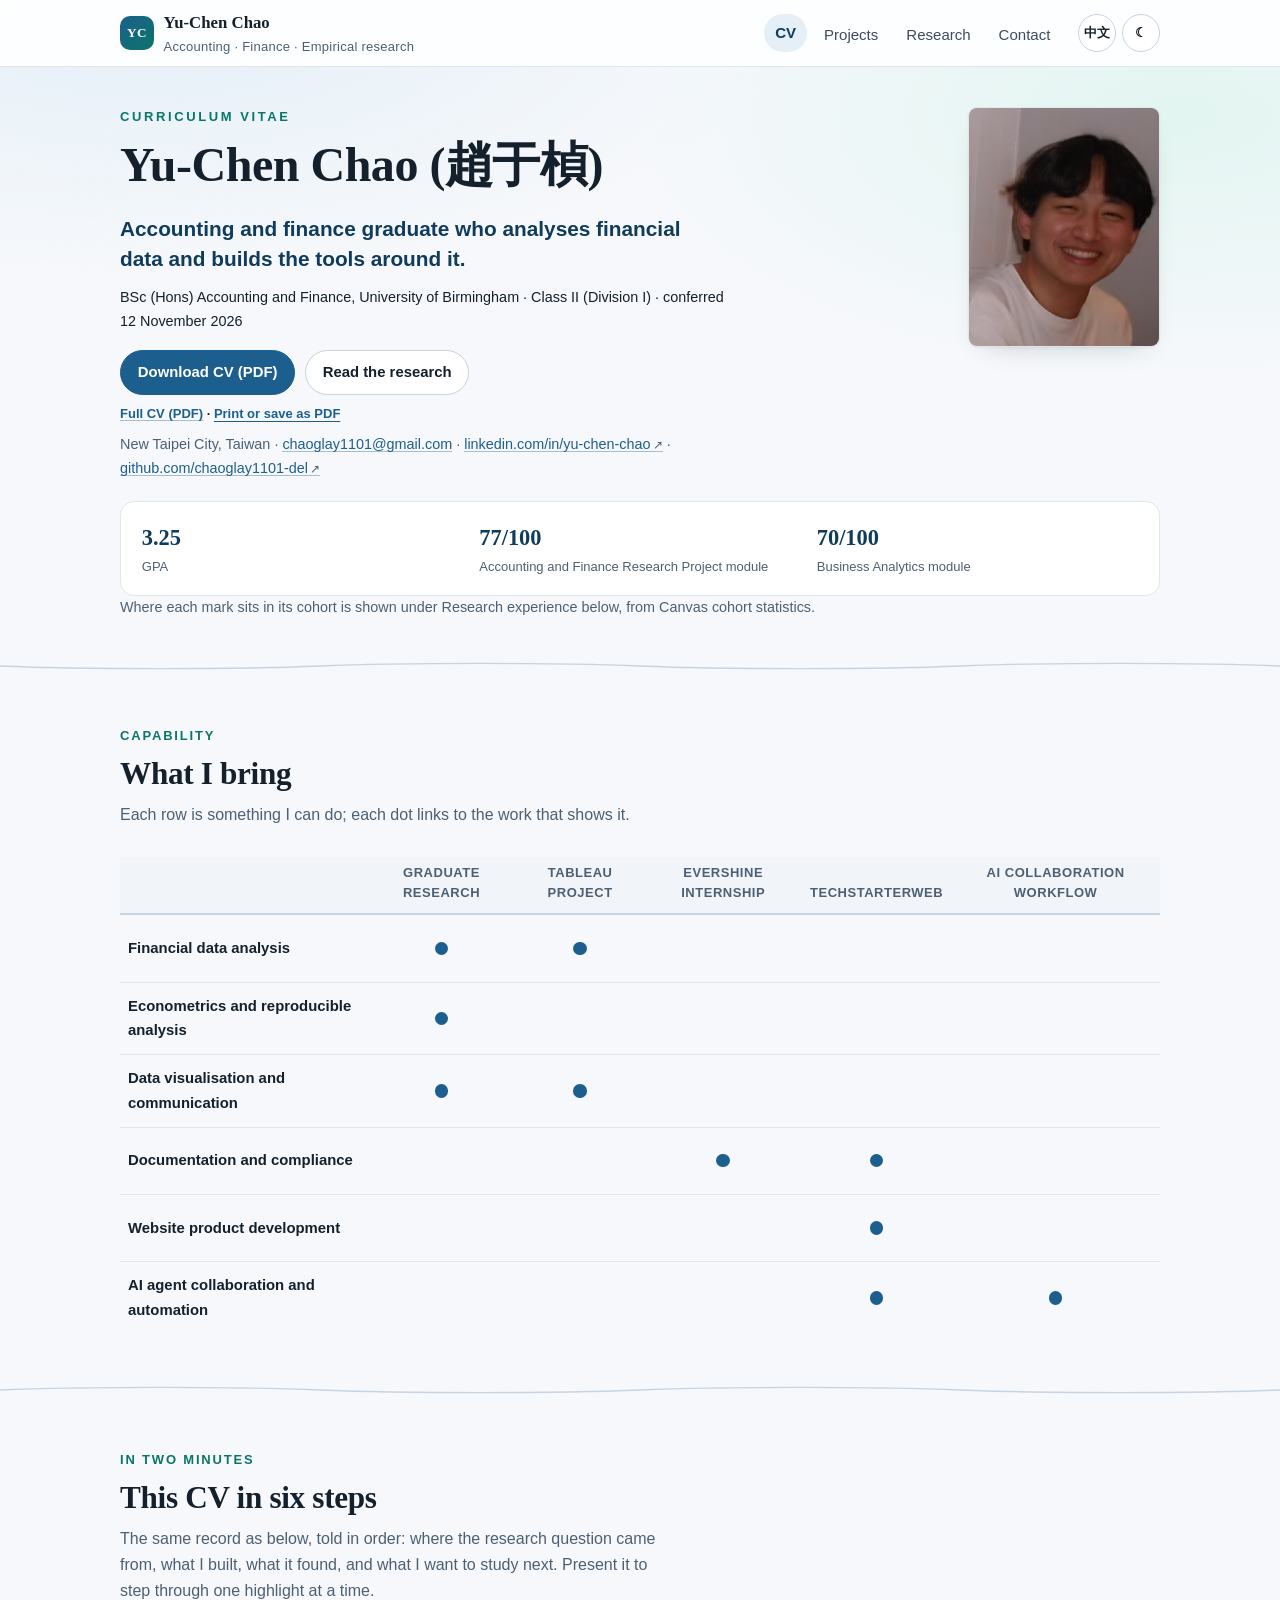
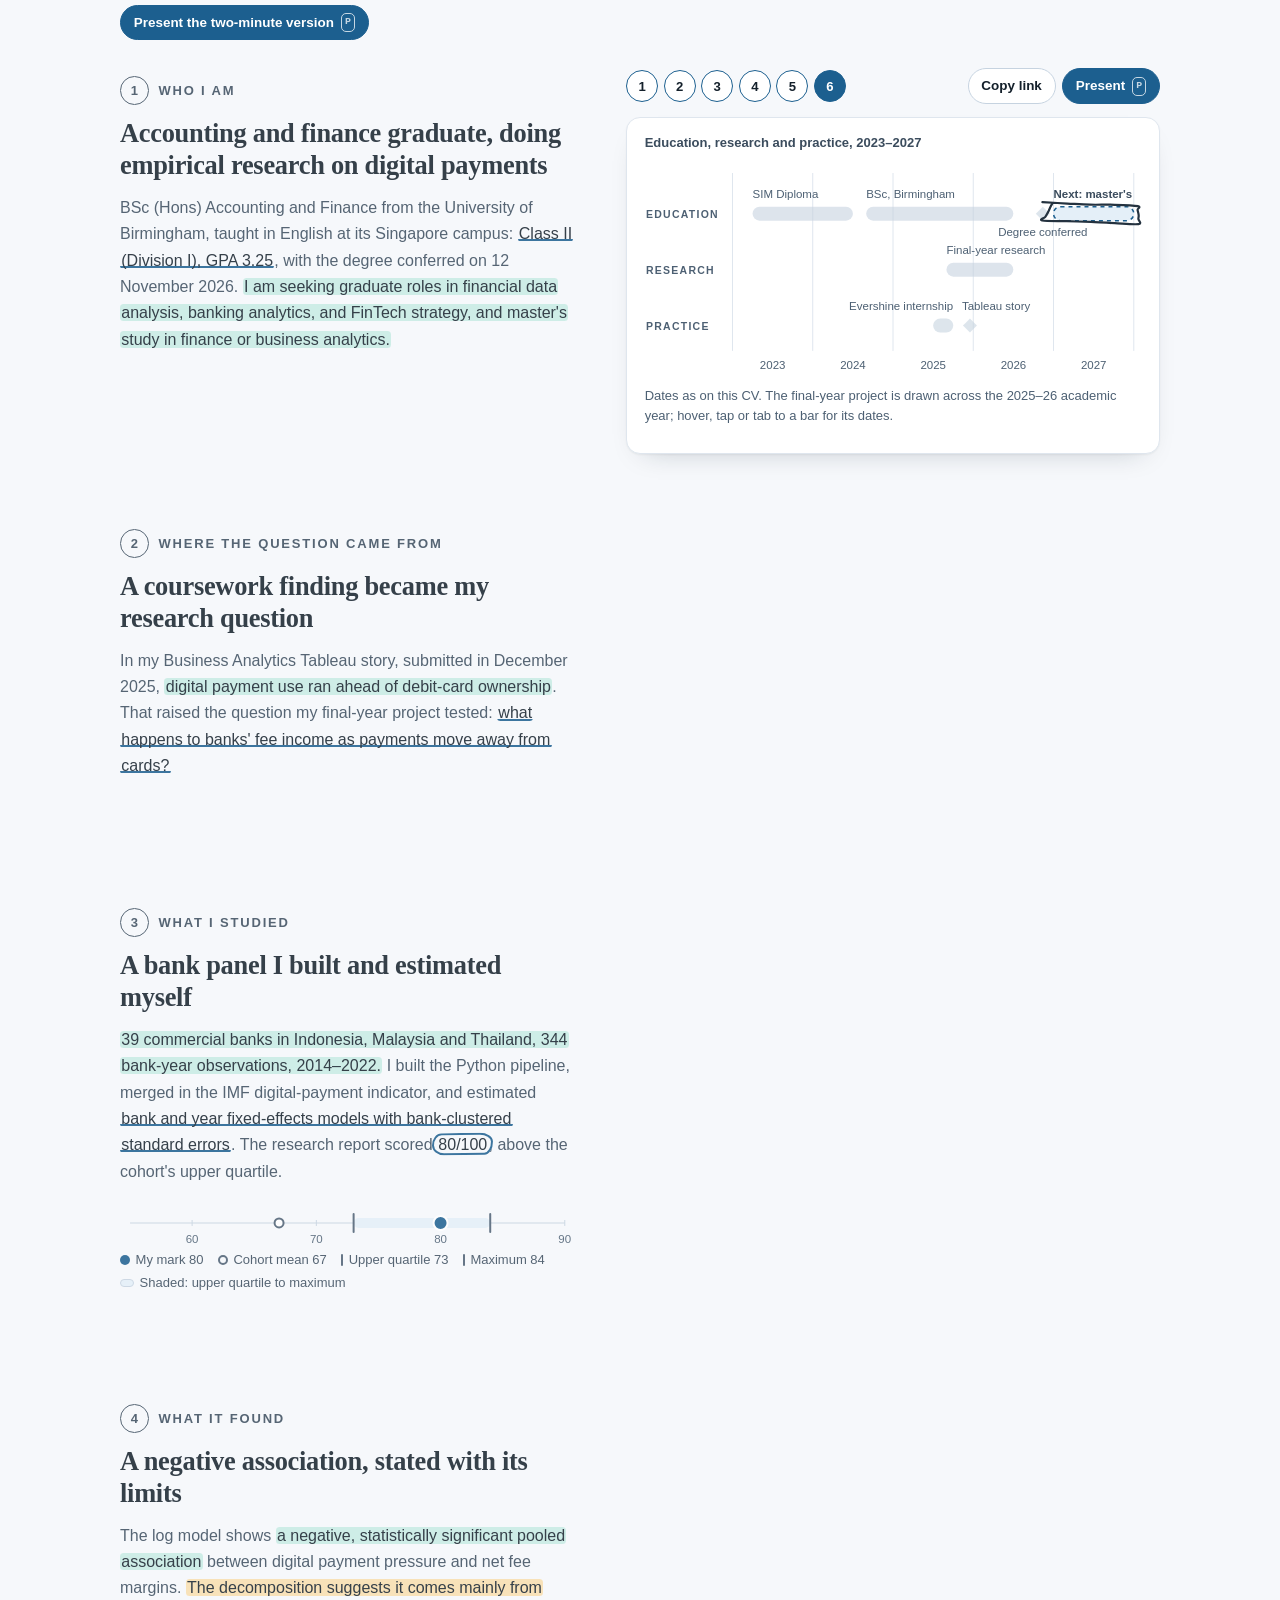
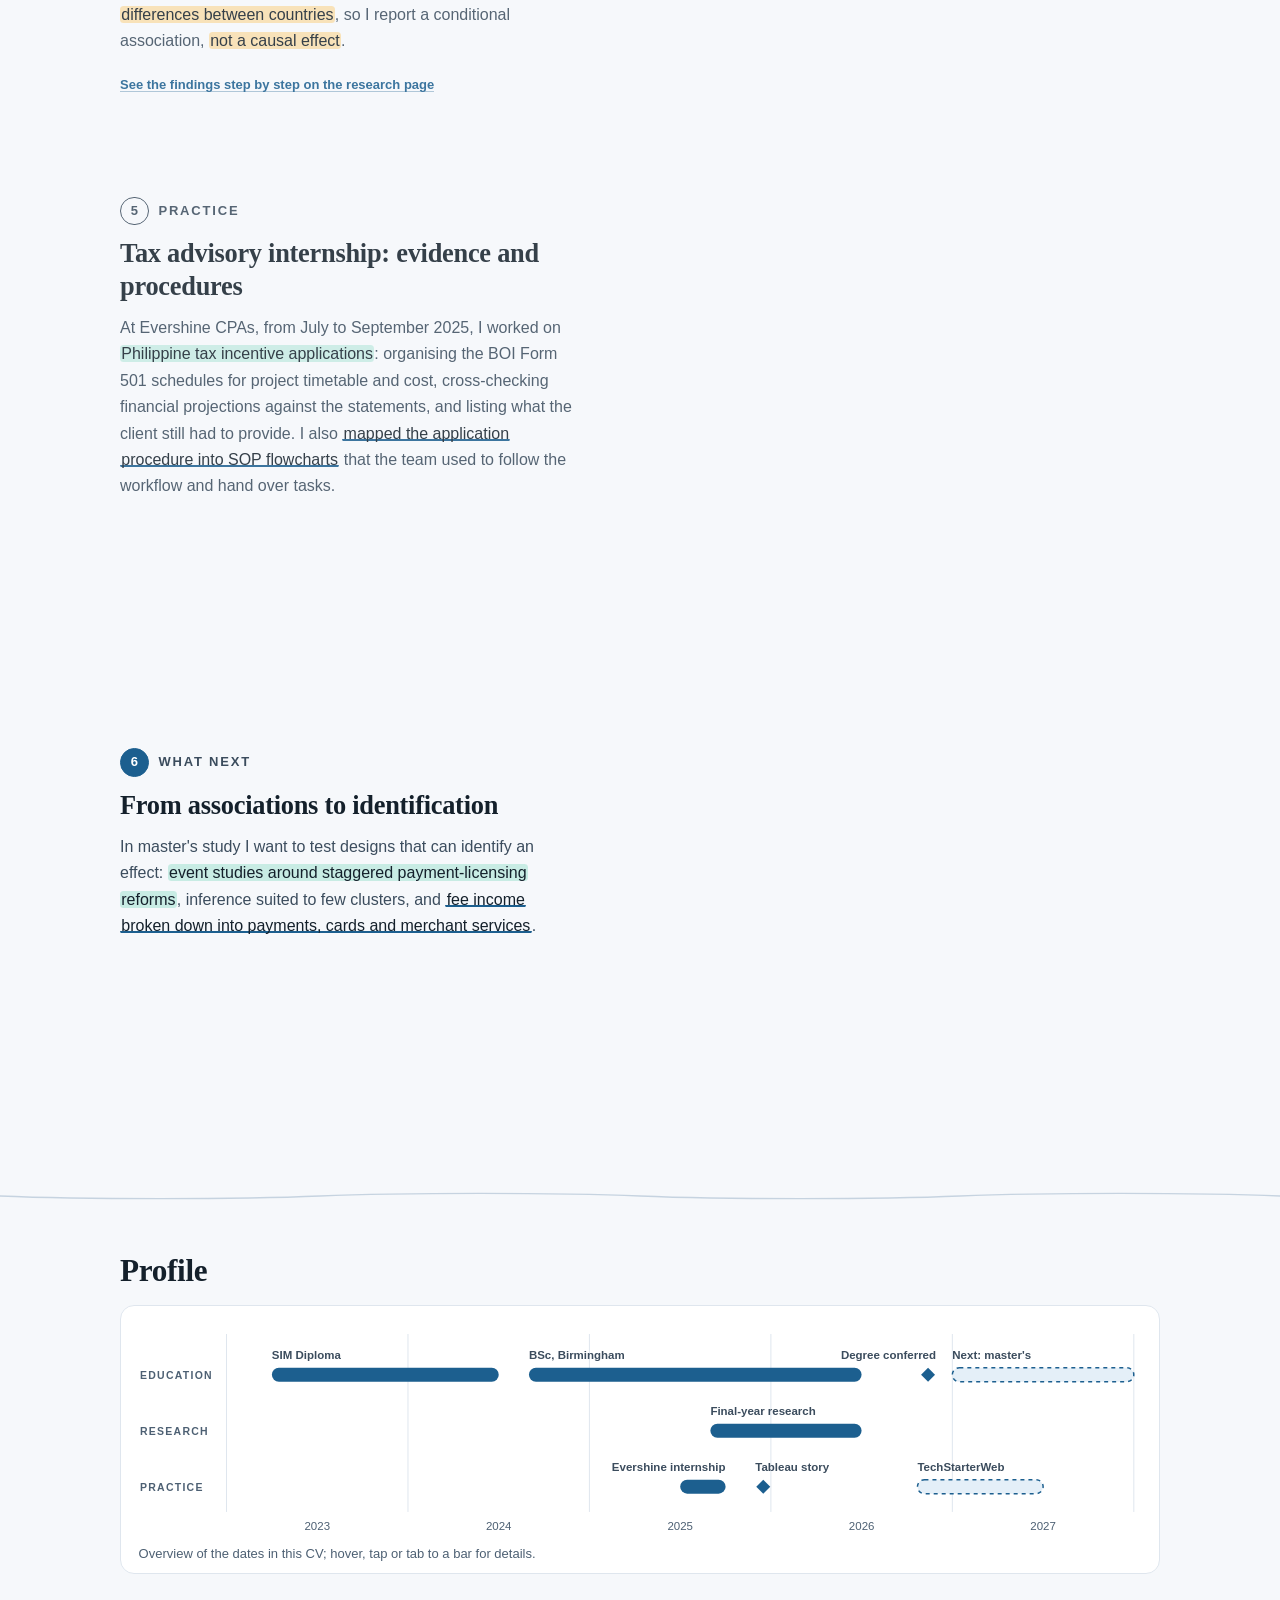
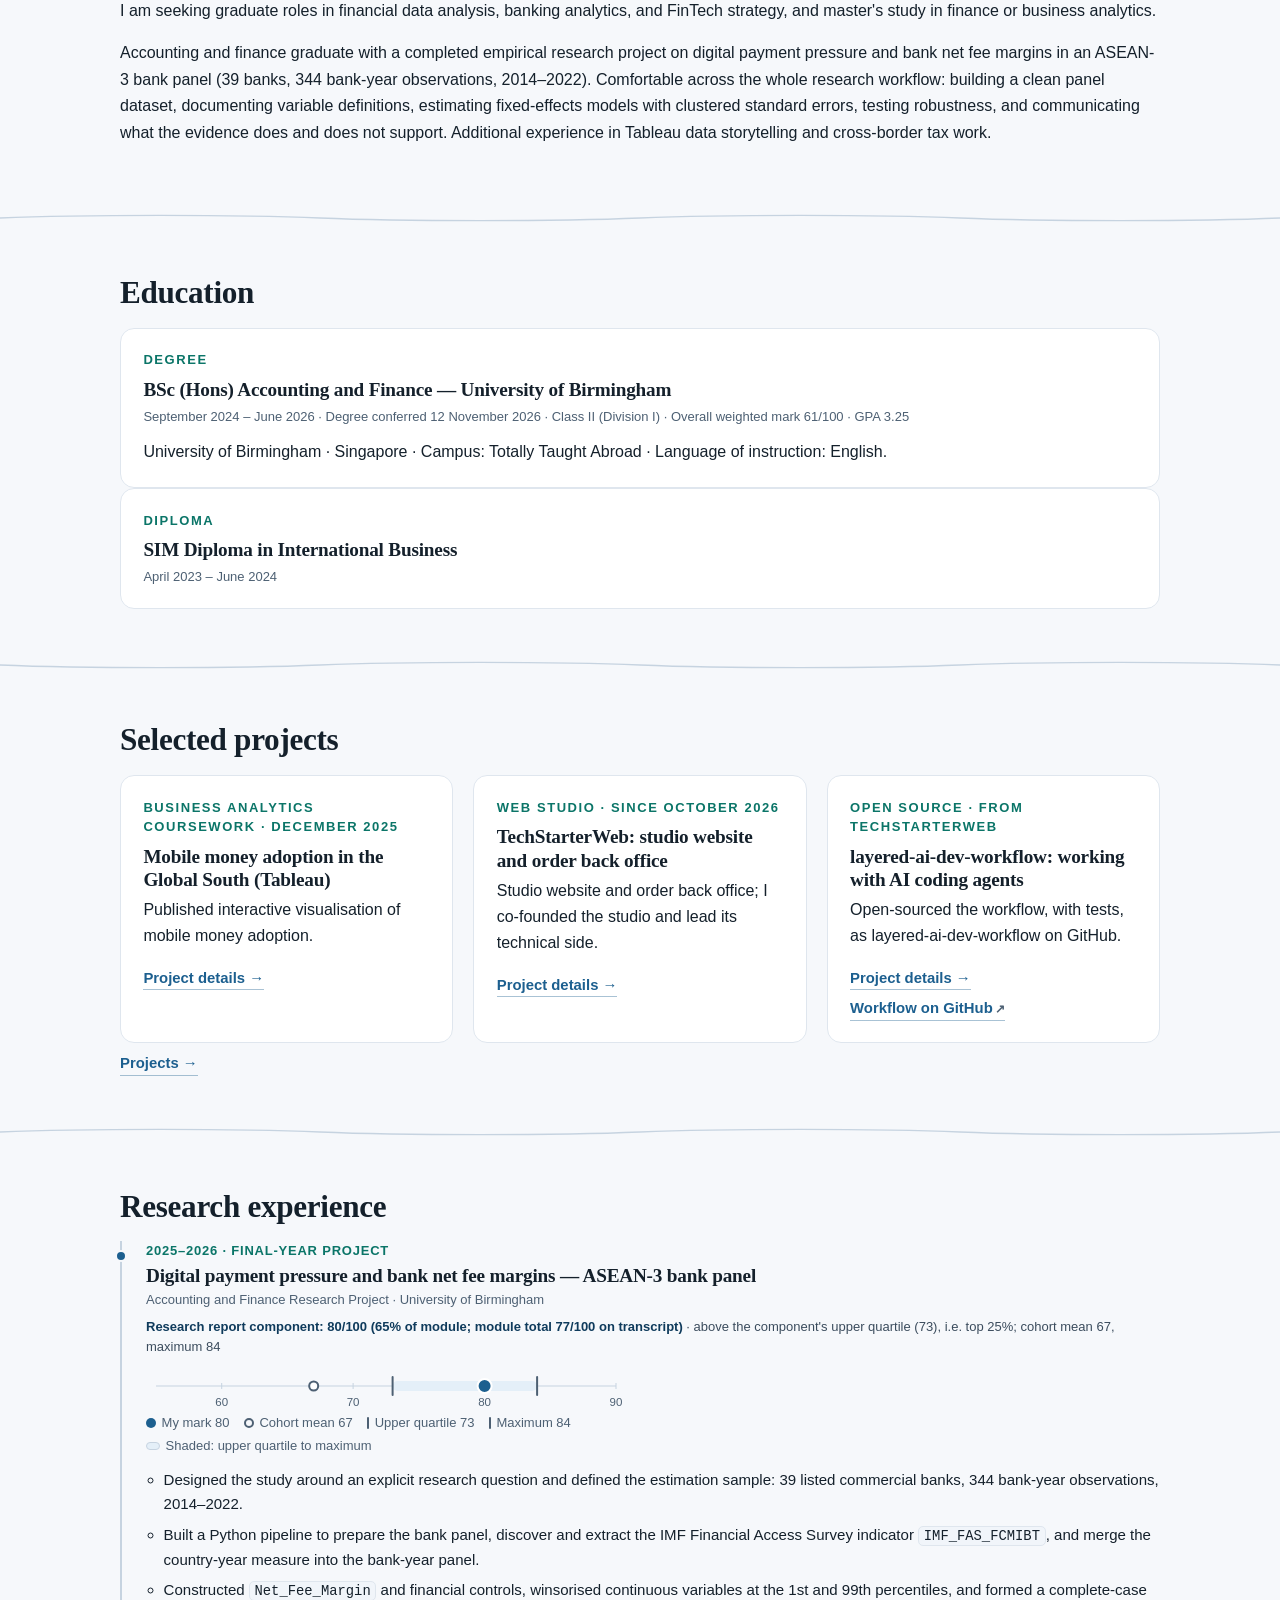
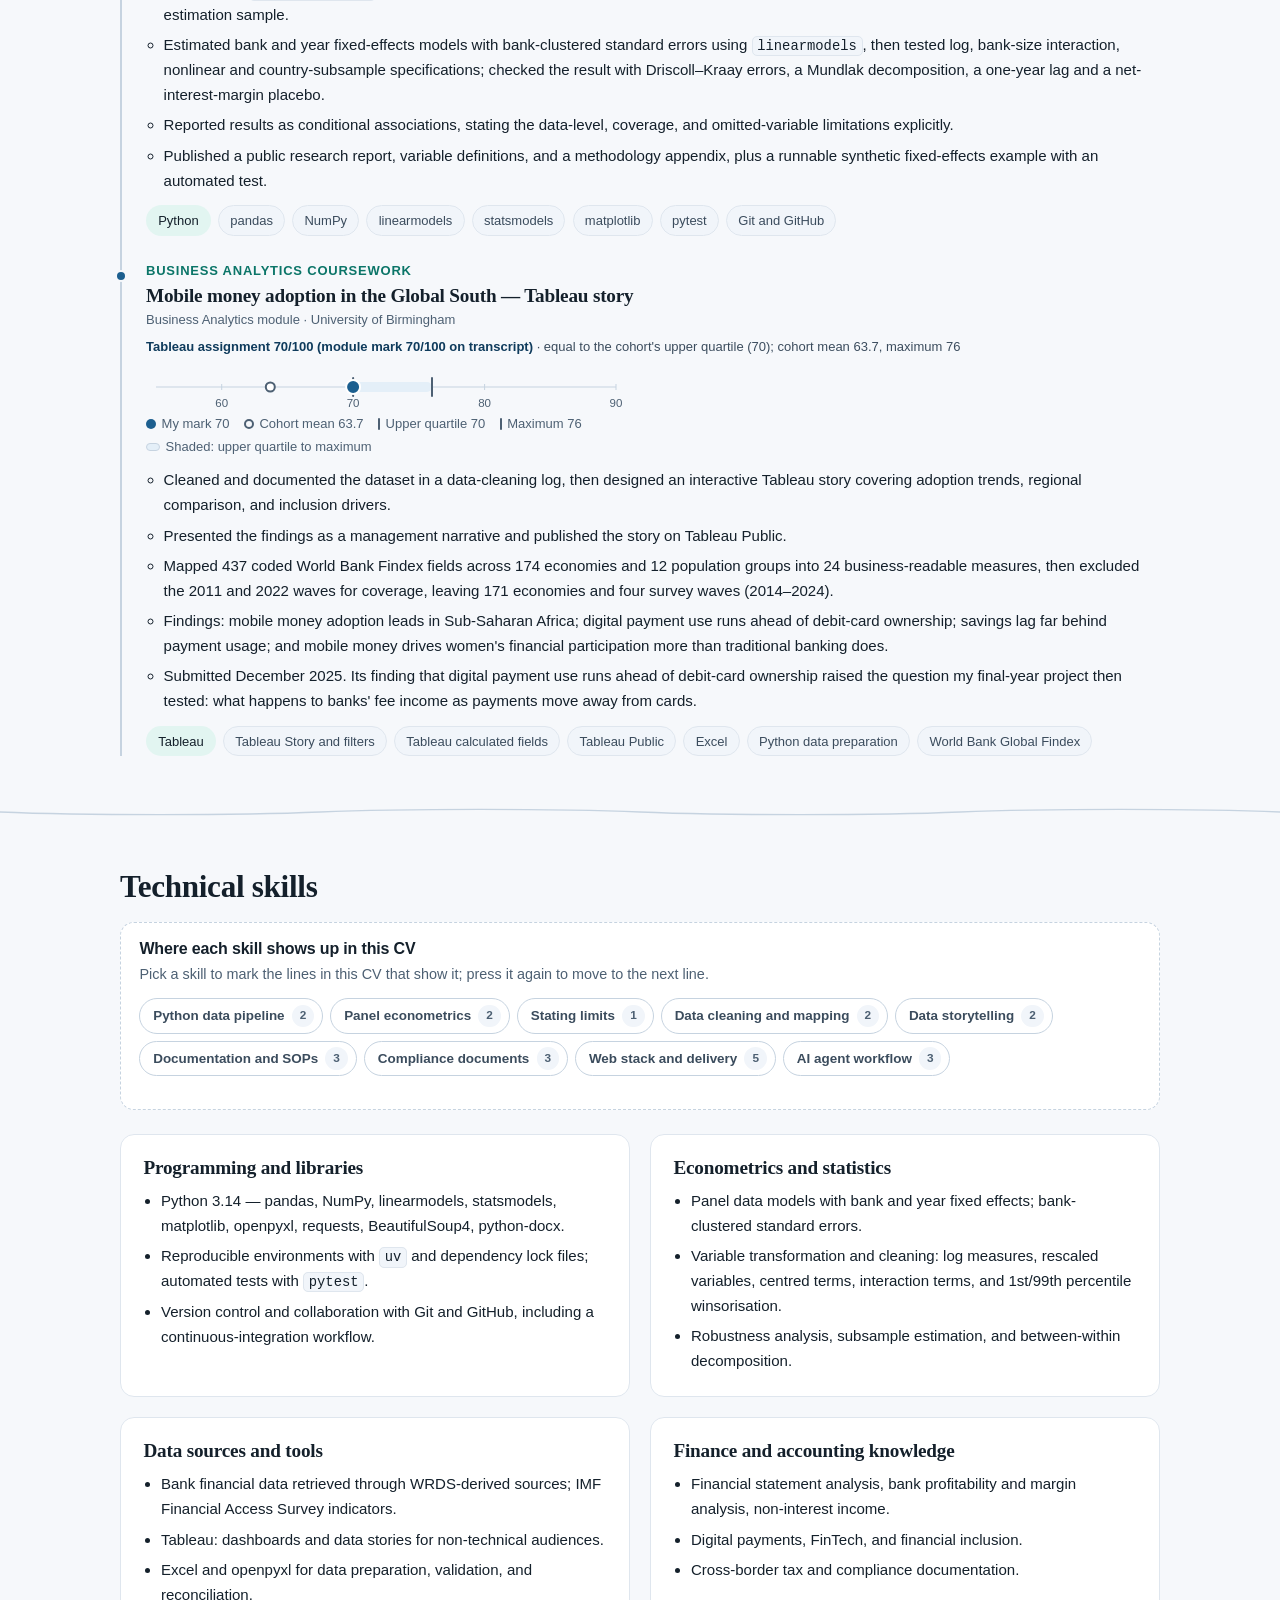
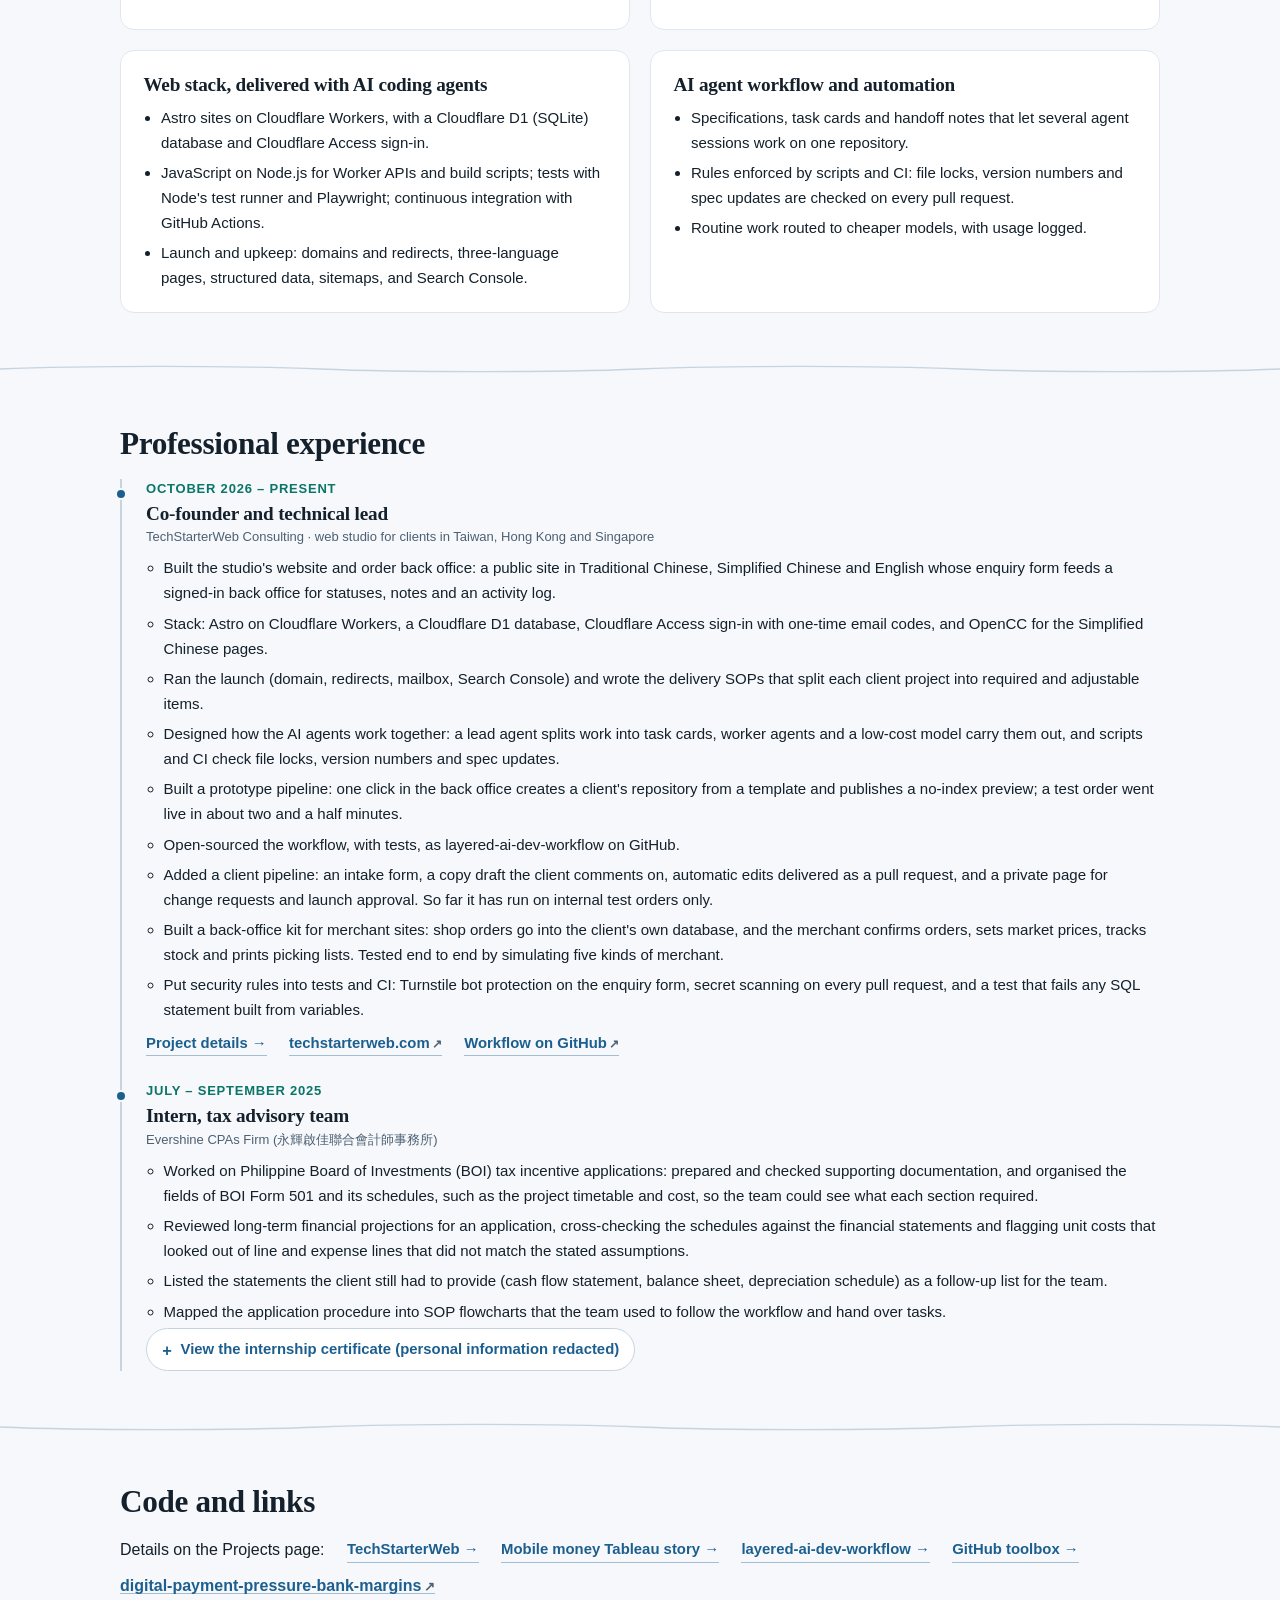
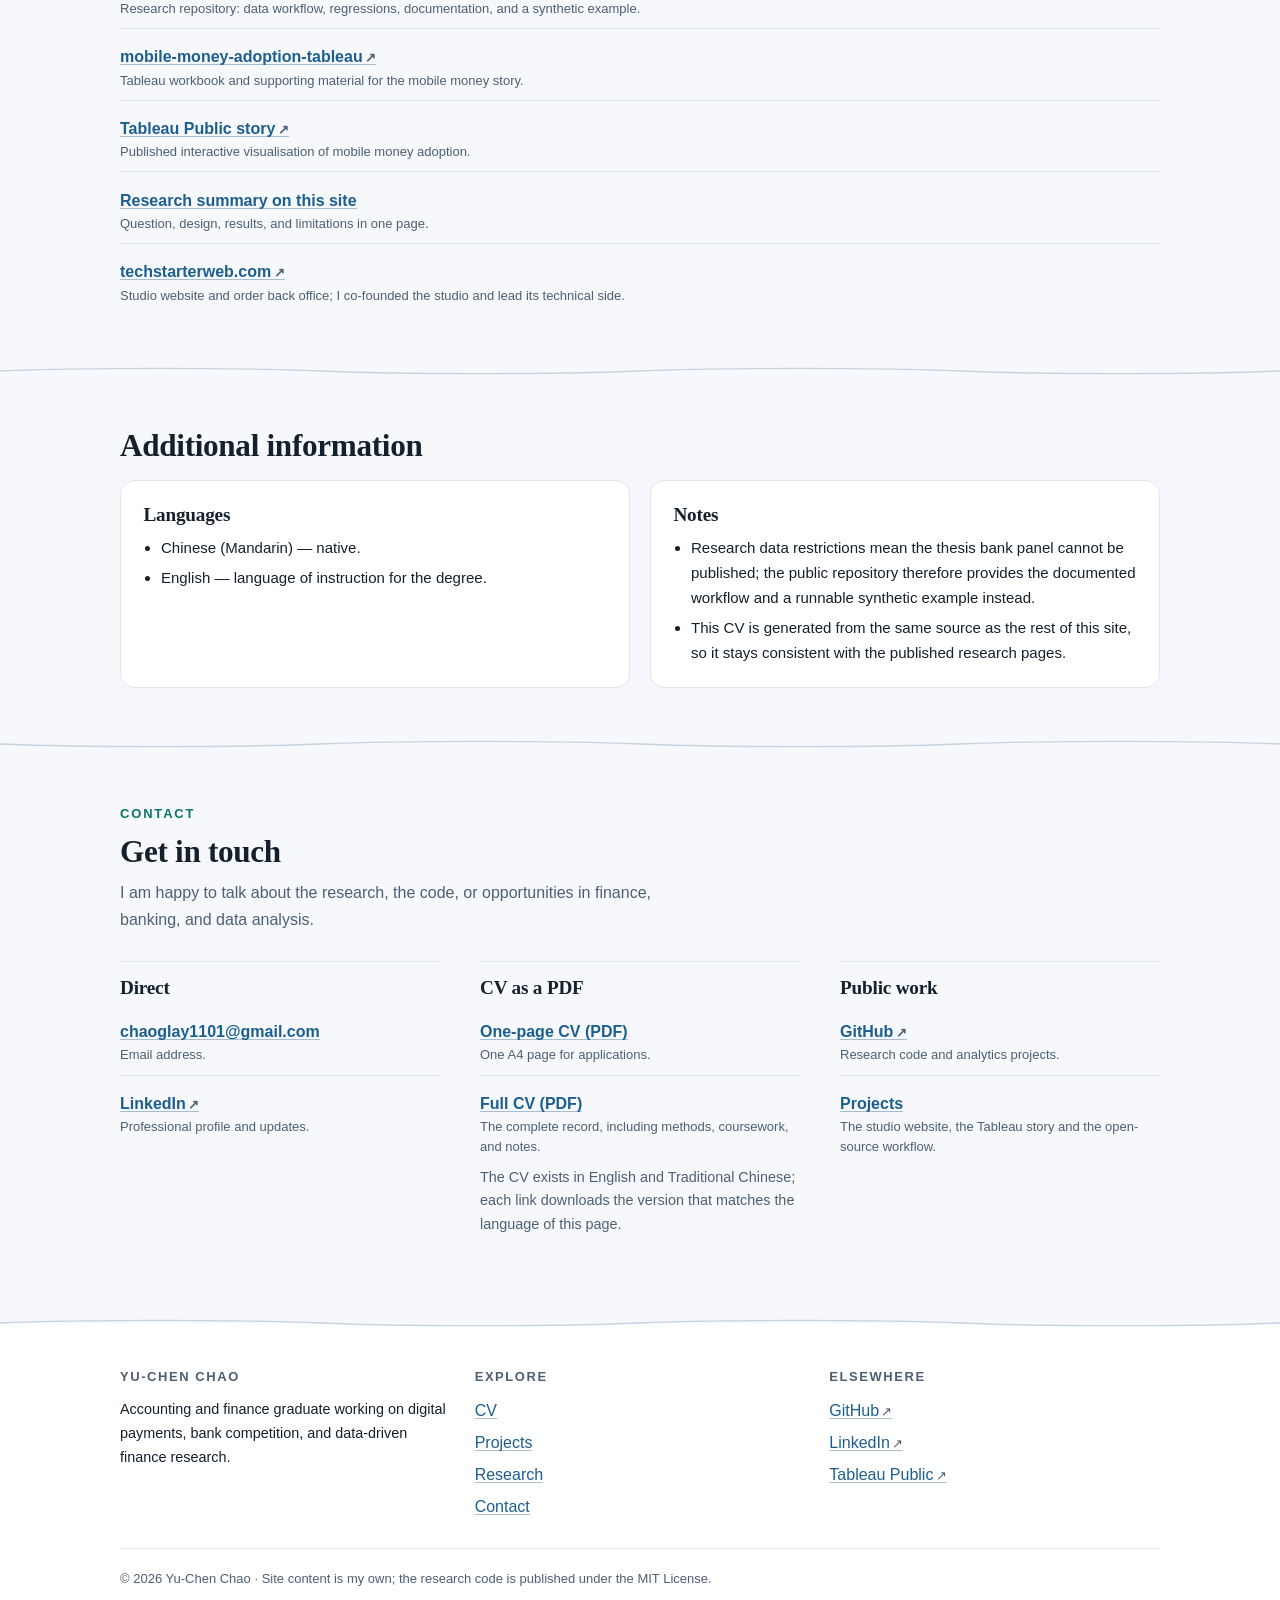
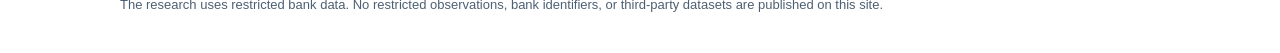
==== commit a68fae55: "三方交叉審查後的修正：首屏按鈕、手機版、研究頁表格、統計用語、重複區塊 Claude、Codex、Gemini 各自審查截圖和原始碼，取共識後由 Codex 修改、 Gemini 審查修改、Claud" ====
--- a/index.html
+++ b/index.html
@@ -93,15 +93,18 @@
       <div class="hero-layout">
         <div class="hero-text">
           <p class="hero-name" data-i18n="cv.eyebrow">Curriculum vitae</p>
-          <h1 data-i18n="name.full">Yu-Chen Chao (趙于楨)</h1>
+          <h1 data-i18n-html="name.fullHtml">Yu-Chen Chao <span class="nowrap">(趙于楨)</span></h1>
           <p class="hero-role" data-i18n="home.hero.title">Accounting and finance graduate who analyses financial data and builds the tools around it.</p>
           <p class="small" data-i18n="home.hero.role">BSc (Hons) Accounting and Finance, University of Birmingham · Class II (Division I) · conferred 12 November 2026</p>
           <div class="btn-group no-print">
             <a class="btn btn-primary" href="assets/pdf/Chao_YuChen_CV_EN.pdf" download data-cv-download="Chao_YuChen_CV" data-i18n="home.hero.ctaCv">Download CV (PDF)</a>
-            <a class="btn" href="assets/pdf/Chao_YuChen_CV_Full_EN.pdf" download data-cv-download="Chao_YuChen_CV_Full" data-i18n="cv.downloadFull">Download the full CV (PDF)</a>
-            <button class="btn" type="button" data-action="print" data-i18n="cv.print">Print or save as PDF</button>
+            <a class="btn" href="research.html" data-i18n="home.hero.research">Read the research</a>
           </div>
-          <p class="hero-kicker no-print"><a href="research.html" data-i18n="home.hero.research">Research</a></p>
+          <p class="hero-kicker no-print">
+            <a href="assets/pdf/Chao_YuChen_CV_Full_EN.pdf" download data-cv-download="Chao_YuChen_CV_Full" data-i18n="home.contact.pdfFull">Full CV (PDF)</a>
+            ·
+            <button class="hero-print-link" type="button" data-action="print" data-i18n="cv.print">Print or save as PDF</button>
+          </p>
           <p class="muted small">
             <span data-i18n="cv.contact.location">New Taipei City, Taiwan</span>
             <span class="cv-phone"></span>
@@ -154,15 +157,15 @@
         <tbody>
           <tr>
             <th scope="row" data-i18n="home.contribute.row1">Financial data analysis</th>
-            <td class="mx-on"><a href="#evidence-pipeline"><span class="mx-dot" aria-hidden="true"></span><span class="mx-label" data-i18n="home.contribute.col1">Graduate research</span></a></td>
-            <td class="mx-on"><a href="projects.html#tableau"><span class="mx-dot" aria-hidden="true"></span><span class="mx-label" data-i18n="home.contribute.col2">Tableau project</span></a></td>
+            <td class="mx-on"><a href="#evidence-pipeline" aria-label="Financial data analysis — Graduate research" data-i18n-attr="aria-label:home.contribute.link11"><span class="mx-dot" aria-hidden="true"></span><span class="mx-label" data-i18n="home.contribute.col1">Graduate research</span></a></td>
+            <td class="mx-on"><a href="projects.html#tableau" aria-label="Financial data analysis — Tableau project" data-i18n-attr="aria-label:home.contribute.link12"><span class="mx-dot" aria-hidden="true"></span><span class="mx-label" data-i18n="home.contribute.col2">Tableau project</span></a></td>
             <td class="mx-off" aria-hidden="true"></td>
             <td class="mx-off" aria-hidden="true"></td>
             <td class="mx-off" aria-hidden="true"></td>
           </tr>
           <tr>
             <th scope="row" data-i18n="home.contribute.row2">Econometrics and reproducible analysis</th>
-            <td class="mx-on"><a href="#evidence-panel"><span class="mx-dot" aria-hidden="true"></span><span class="mx-label" data-i18n="home.contribute.col1">Graduate research</span></a></td>
+            <td class="mx-on"><a href="#evidence-panel" aria-label="Econometrics and reproducible analysis — Graduate research" data-i18n-attr="aria-label:home.contribute.link21"><span class="mx-dot" aria-hidden="true"></span><span class="mx-label" data-i18n="home.contribute.col1">Graduate research</span></a></td>
             <td class="mx-off" aria-hidden="true"></td>
             <td class="mx-off" aria-hidden="true"></td>
             <td class="mx-off" aria-hidden="true"></td>
@@ -170,8 +173,8 @@
           </tr>
           <tr>
             <th scope="row" data-i18n="home.contribute.row3">Data visualisation and communication</th>
-            <td class="mx-on"><a href="research.html#story"><span class="mx-dot" aria-hidden="true"></span><span class="mx-label" data-i18n="home.contribute.col1">Graduate research</span></a></td>
-            <td class="mx-on"><a href="projects.html#tableau"><span class="mx-dot" aria-hidden="true"></span><span class="mx-label" data-i18n="home.contribute.col2">Tableau project</span></a></td>
+            <td class="mx-on"><a href="research.html#story" aria-label="Data visualisation and communication — Graduate research" data-i18n-attr="aria-label:home.contribute.link31"><span class="mx-dot" aria-hidden="true"></span><span class="mx-label" data-i18n="home.contribute.col1">Graduate research</span></a></td>
+            <td class="mx-on"><a href="projects.html#tableau" aria-label="Data visualisation and communication — Tableau project" data-i18n-attr="aria-label:home.contribute.link32"><span class="mx-dot" aria-hidden="true"></span><span class="mx-label" data-i18n="home.contribute.col2">Tableau project</span></a></td>
             <td class="mx-off" aria-hidden="true"></td>
             <td class="mx-off" aria-hidden="true"></td>
             <td class="mx-off" aria-hidden="true"></td>
@@ -180,8 +183,8 @@
             <th scope="row" data-i18n="home.contribute.row4">Documentation and compliance</th>
             <td class="mx-off" aria-hidden="true"></td>
             <td class="mx-off" aria-hidden="true"></td>
-            <td class="mx-on"><a href="#evidence-compliance"><span class="mx-dot" aria-hidden="true"></span><span class="mx-label" data-i18n="home.contribute.col3">Evershine internship</span></a></td>
-            <td class="mx-on"><a href="#evidence-docs"><span class="mx-dot" aria-hidden="true"></span><span class="mx-label" data-i18n="home.contribute.col4">TechStarterWeb</span></a></td>
+            <td class="mx-on"><a href="#evidence-compliance" aria-label="Documentation and compliance — Evershine internship" data-i18n-attr="aria-label:home.contribute.link43"><span class="mx-dot" aria-hidden="true"></span><span class="mx-label" data-i18n="home.contribute.col3">Evershine internship</span></a></td>
+            <td class="mx-on"><a href="#evidence-docs" aria-label="Documentation and compliance — TechStarterWeb" data-i18n-attr="aria-label:home.contribute.link44"><span class="mx-dot" aria-hidden="true"></span><span class="mx-label" data-i18n="home.contribute.col4">TechStarterWeb</span></a></td>
             <td class="mx-off" aria-hidden="true"></td>
           </tr>
           <tr>
@@ -189,7 +192,7 @@
             <td class="mx-off" aria-hidden="true"></td>
             <td class="mx-off" aria-hidden="true"></td>
             <td class="mx-off" aria-hidden="true"></td>
-            <td class="mx-on"><a href="projects.html#techstarterweb"><span class="mx-dot" aria-hidden="true"></span><span class="mx-label" data-i18n="home.contribute.col4">TechStarterWeb</span></a></td>
+            <td class="mx-on"><a href="projects.html#techstarterweb" aria-label="Website product development — TechStarterWeb" data-i18n-attr="aria-label:home.contribute.link54"><span class="mx-dot" aria-hidden="true"></span><span class="mx-label" data-i18n="home.contribute.col4">TechStarterWeb</span></a></td>
             <td class="mx-off" aria-hidden="true"></td>
           </tr>
           <tr>
@@ -197,8 +200,8 @@
             <td class="mx-off" aria-hidden="true"></td>
             <td class="mx-off" aria-hidden="true"></td>
             <td class="mx-off" aria-hidden="true"></td>
-            <td class="mx-on"><a href="projects.html#techstarterweb"><span class="mx-dot" aria-hidden="true"></span><span class="mx-label" data-i18n="home.contribute.col4">TechStarterWeb</span></a></td>
-            <td class="mx-on"><a href="projects.html#workflow"><span class="mx-dot" aria-hidden="true"></span><span class="mx-label" data-i18n="home.contribute.col5">AI collaboration workflow</span></a></td>
+            <td class="mx-on"><a href="projects.html#techstarterweb" aria-label="AI agent collaboration and automation — TechStarterWeb" data-i18n-attr="aria-label:home.contribute.link64"><span class="mx-dot" aria-hidden="true"></span><span class="mx-label" data-i18n="home.contribute.col4">TechStarterWeb</span></a></td>
+            <td class="mx-on"><a href="projects.html#workflow" aria-label="AI agent collaboration and automation — AI collaboration workflow" data-i18n-attr="aria-label:home.contribute.link65"><span class="mx-dot" aria-hidden="true"></span><span class="mx-label" data-i18n="home.contribute.col5">AI collaboration workflow</span></a></td>
           </tr>
         </tbody>
       </table>
@@ -274,7 +277,7 @@
             <div class="stage-card">
               <div class="scene-head"><span class="scene-title" data-i18n="cv.tour.timelineTitle">Education, research and practice, 2023–2027</span></div>
               <div class="stage-visual" data-visual="timeline"></div>
-              <p class="stage-caption" data-i18n="cv.tour.timelineCaption">Dates as on this CV. The final-year project is drawn across the 2025–26 academic year; hover or tab to a bar for its dates.</p>
+              <p class="stage-caption" data-i18n="cv.tour.timelineCaption">Dates as on this CV. The final-year project is drawn across the 2025–26 academic year; hover, tap or tab to a bar for its dates.</p>
             </div>
           </div>
         </div>
@@ -350,7 +353,7 @@
       <h2 data-i18n="cv.profile.heading">Profile</h2>
       <figure class="work-timeline screen-only">
         <div class="work-timeline-plot" data-timeline></div>
-        <figcaption class="small muted" data-i18n="home.work.tlNote">Overview of the dates in this CV; hover over or tab to a bar for details.</figcaption>
+        <figcaption class="small muted" data-i18n="home.work.tlNote">Overview of the dates in this CV; hover, tap or tab to a bar for details.</figcaption>
       </figure>
       <p data-i18n="cv.profile.target">I am seeking graduate roles in financial data analysis, banking analytics, and FinTech strategy, and master's study in finance or business analytics.</p>
       <p data-i18n="cv.profile.body">Accounting and finance graduate with a completed empirical research project on digital payment pressure and bank net fee margins in an ASEAN-3 bank panel (39 banks, 344 bank-year observations, 2014–2022). Comfortable across the whole research workflow: building a clean panel dataset, documenting variable definitions, estimating fixed-effects models with clustered standard errors, testing robustness, and communicating what the evidence does and does not support. Additional experience in Tableau data storytelling and cross-border tax work.</p>
@@ -401,16 +404,6 @@
         </div>
       </div>
       <p class="work-links"><a href="projects.html" data-i18n="nav.projects">Projects</a></p>
-    </div>
-  </section>
-
-  <section class="section" id="home-skills">
-    <div class="container">
-      <h2 data-i18n="op.skillsHeading">Skills and languages</h2>
-      <p data-i18n-html="op.skills1"><strong>Programming:</strong> Python 3.14 (pandas, NumPy, statsmodels, linearmodels, matplotlib, openpyxl), pytest, uv, Git and GitHub with a continuous-integration workflow.</p>
-      <p data-i18n-html="op.skills2"><strong>Econometrics:</strong> panel data with bank and year fixed effects, bank-clustered standard errors, winsorisation, log and interaction specifications, subsample robustness.</p>
-      <p data-i18n-html="op.skills3"><strong>Analysis and reporting:</strong> Tableau dashboards and data stories, advanced Excel, financial statement and bank margin analysis, cross-border tax documentation.</p>
-      <p data-i18n-html="op.lang1"><strong>Languages:</strong> Chinese (Mandarin), native; English, the language of instruction for the degree.</p>
     </div>
   </section>
 
@@ -493,7 +486,7 @@
         <div class="card">
           <h3 data-i18n="cv.skills.c1">Programming and libraries</h3>
           <ul class="card-list">
-            <li>Python 3.14 — pandas, NumPy, linearmodels, statsmodels, matplotlib, openpyxl, requests, BeautifulSoup4, python-docx.</li>
+            <li data-i18n="cv.skills.c1a">Python 3.14 — pandas, NumPy, linearmodels, statsmodels, matplotlib, openpyxl, requests, BeautifulSoup4, python-docx.</li>
             <li data-i18n-html="cv.skills.c1b">Reproducible environments with <code>uv</code> and dependency lock files; automated tests with <code>pytest</code>.</li>
             <li data-i18n="cv.skills.c1c">Version control and collaboration with Git and GitHub, including a continuous-integration workflow.</li>
           </ul>
@@ -597,7 +590,7 @@
 
   <section class="section" id="cv-projects">
     <div class="container">
-      <h2 data-i18n="cv.projects.heading">Selected projects and links</h2>
+      <h2 data-i18n="cv.projects.heading">Code and links</h2>
       <p class="work-links no-print">
         <span data-i18n="cv.projects.pageLead">Details on the Projects page:</span>
         <a href="projects.html#techstarterweb" data-i18n="cv.projects.pTsw">TechStarterWeb</a>
@@ -678,6 +671,7 @@
           <ul class="link-list">
             <li>
               <a href="assets/pdf/Chao_YuChen_CV_EN.pdf" download data-cv-download="Chao_YuChen_CV" data-i18n="home.contact.pdfOne">One-page CV (PDF)</a>
+              <span class="link-note" data-i18n="home.contact.pdfOneNote">One A4 page for applications.</span>
             </li>
             <li>
               <a href="assets/pdf/Chao_YuChen_CV_Full_EN.pdf" download data-cv-download="Chao_YuChen_CV_Full" data-i18n="home.contact.pdfFull">Full CV (PDF)</a>
@@ -731,7 +725,7 @@
       </div>
     </div>
     <div class="footer-legal">
-      <p>© <span data-current-year>2026</span> <span data-i18n="name.short">Yu-Chen Chao</span>. <span data-i18n="footer.rights">Site content is my own; the research code is published under the MIT License.</span></p>
+      <p>© <span data-current-year>2026</span> <span data-i18n="name.short">Yu-Chen Chao</span> · <span data-i18n="footer.rights">Site content is my own; the research code is published under the MIT License.</span></p>
       <p data-i18n="footer.data">The research uses restricted bank data. No restricted observations, bank identifiers, or third-party datasets are published on this site.</p>
     </div>
   </div>
--- a/assets/css/styles.css
+++ b/assets/css/styles.css
@@ -806,6 +806,32 @@
   background: var(--surface);
 }
 
+@media screen {
+  .research-page .table-wrap {
+    container-type: inline-size;
+    --table-shadow: color-mix(in srgb, var(--ink) 24%, transparent);
+    background:
+      linear-gradient(to right, var(--surface) 30%, transparent) left / 2rem 100% local,
+      linear-gradient(to left, var(--surface) 30%, transparent) right / 2rem 100% local,
+      radial-gradient(farthest-side at left, var(--table-shadow), transparent) left / 0.8rem 100% scroll,
+      radial-gradient(farthest-side at right, var(--table-shadow), transparent) right / 0.8rem 100% scroll,
+      var(--surface);
+    background-repeat: no-repeat;
+  }
+
+  .research-page .table-wrap tbody th {
+    min-width: 8rem;
+  }
+
+  .research-page .table-wrap caption {
+    box-sizing: border-box;
+    position: sticky;
+    inset-inline-start: 0;
+    width: 100cqi;
+    overflow-wrap: break-word;
+  }
+}
+
 table {
   width: 100%;
   border-collapse: collapse;
@@ -958,6 +984,20 @@
   background: var(--surface);
 }
 
+@media screen {
+  html[data-theme="dark"] .research-page img[src="assets/img/research-design.svg"] {
+    filter: brightness(0.85);
+    border-color: color-mix(in srgb, var(--line) 55%, transparent);
+  }
+}
+
+@media screen and (prefers-color-scheme: dark) {
+  html:not([data-theme]) .research-page img[src="assets/img/research-design.svg"] {
+    filter: brightness(0.85);
+    border-color: color-mix(in srgb, var(--line) 55%, transparent);
+  }
+}
+
 figcaption {
   margin-top: 0.65rem;
   font-size: 0.87rem;
@@ -974,6 +1014,9 @@
   overflow-x: auto;
   margin: 1.25rem 0;
 }
+
+/* One command per line, as typed in a terminal. */
+.formula--commands { white-space: pre-line; }
 
 /* --- Link lists --------------------------------------------------------- */
 
@@ -1084,8 +1127,15 @@
   font-weight: 600;
 }
 
-.hero-kicker a:not([target="_blank"])::after {
-  content: " \2192";
+.hero-print-link {
+  padding: 0;
+  border: 0;
+  background: none;
+  color: var(--accent);
+  font: inherit;
+  text-decoration: underline;
+  text-underline-offset: 0.2em;
+  cursor: pointer;
 }
 
 .matrix {
@@ -1402,10 +1452,14 @@
   margin-top: 0.9rem;
 }
 
-/* Four projects: two by two, so the fourth does not sit alone on a row. */
+/* The research card has its own row above the four remaining projects. */
 @media (min-width: 52rem) {
-  .project-index--four {
+  .project-index--five {
     grid-template-columns: repeat(2, minmax(0, 1fr));
+  }
+
+  .project-index--five > :first-child {
+    grid-column: 1 / -1;
   }
 }
 
@@ -1766,17 +1820,20 @@
   }
 
   .js .story-stage { display: block; }
-  .js .story .step { min-height: 76vh; display: flex; align-items: center; padding-block: 3rem; }
+  .js .story .step { display: flex; align-items: center; padding-block: 3rem; }
   .js .story .step + .step { border-top: 0; }
-  .js .story .step:first-child { min-height: 62vh; align-items: flex-start; padding-top: 0.5rem; }
-  .js .story .step:last-child { min-height: 86vh; }
+  .js .story .step:first-child { align-items: flex-start; padding-top: 0.5rem; }
   /* --step-dim is set per theme so a faded step still reads at 4.5:1. */
   .js .story .step-text { opacity: var(--step-dim, 0.85); transition: opacity 0.45s ease; }
   .js .story .step.is-active .step-text { opacity: 1; }
-  .js .story--cv .step { min-height: 64vh; }
-  .js .story--project .step { min-height: 46vh; }
-  .js .story--project .step:first-child { min-height: 40vh; }
-  .js .story--project .step:last-child { min-height: 60vh; }
+  /* Step heights apply to scrolling only; presentation mode sizes steps itself. */
+  .js .story:not(.is-presenting) .step { min-height: 52vh; }
+  .js .story:not(.is-presenting) .step:first-child { min-height: 44vh; }
+  .js .story:not(.is-presenting) .step:last-child { min-height: 64vh; }
+  .js .story--cv:not(.is-presenting) .step { min-height: 44vh; }
+  .js .story--project:not(.is-presenting) .step { min-height: 36vh; }
+  .js .story--project:not(.is-presenting) .step:first-child { min-height: 32vh; }
+  .js .story--project:not(.is-presenting) .step:last-child { min-height: 48vh; }
 }
 
 @media (max-width: 899px) {
@@ -1819,7 +1876,8 @@
 .viz .t-halo { paint-order: stroke; stroke: var(--surface); stroke-width: 4px; stroke-linejoin: round; }
 .viz path,
 .viz circle,
-.viz line { pointer-events: none; }
+.viz line,
+.viz rect:not(.hit) { pointer-events: none; }
 .viz .rule { stroke: var(--line-strong); stroke-width: 1; fill: none; }
 .viz .gridline { stroke: var(--line); stroke-width: 1; fill: none; }
 .viz .row-guide { stroke: var(--line); stroke-width: 1; fill: none; }
@@ -2554,7 +2612,7 @@
   .hero-text:has([data-i18n="home.hero.role"]) > .hero-name,
   .hero-text:has([data-i18n="home.hero.role"]) > h1 {
     grid-column: 1;
-    overflow-wrap: anywhere;
+    overflow-wrap: break-word;
   }
 
   .hero-text:has([data-i18n="home.hero.role"]) > .hero-name {
@@ -2583,6 +2641,22 @@
 
   .fact-strip > li:has([data-i18n="home.facts.gpa"]) {
     grid-column: 1 / -1;
+  }
+
+  .research-page .hero .fact-strip {
+    grid-template-columns: repeat(2, minmax(0, 1fr));
+  }
+}
+
+@media screen and (max-width: 480px) {
+  .site-header .brand-role {
+    display: none;
+  }
+}
+
+@media (hover: none) and (pointer: coarse) {
+  button kbd {
+    display: none;
   }
 }
 
@@ -2707,9 +2781,10 @@
   html.story-off .story--project .step-text { opacity: 1; }
 
   /* Shorter steps than the research page: a project is four or five of them. */
-  .js .story--project.is-ready .step { min-height: 50vh; padding-block: 2rem; }
-  .js .story--project.is-ready .step:first-child { min-height: 44vh; }
-  .js .story--project.is-ready .step:last-child { min-height: 60vh; }
+  .js .story--project.is-ready .step { padding-block: 2rem; }
+  .js .story--project.is-ready:not(.is-presenting) .step { min-height: 39vh; }
+  .js .story--project.is-ready:not(.is-presenting) .step:first-child { min-height: 35vh; }
+  .js .story--project.is-ready:not(.is-presenting) .step:last-child { min-height: 48vh; }
 }
 
 .story--project .step-text { max-width: 30rem; }
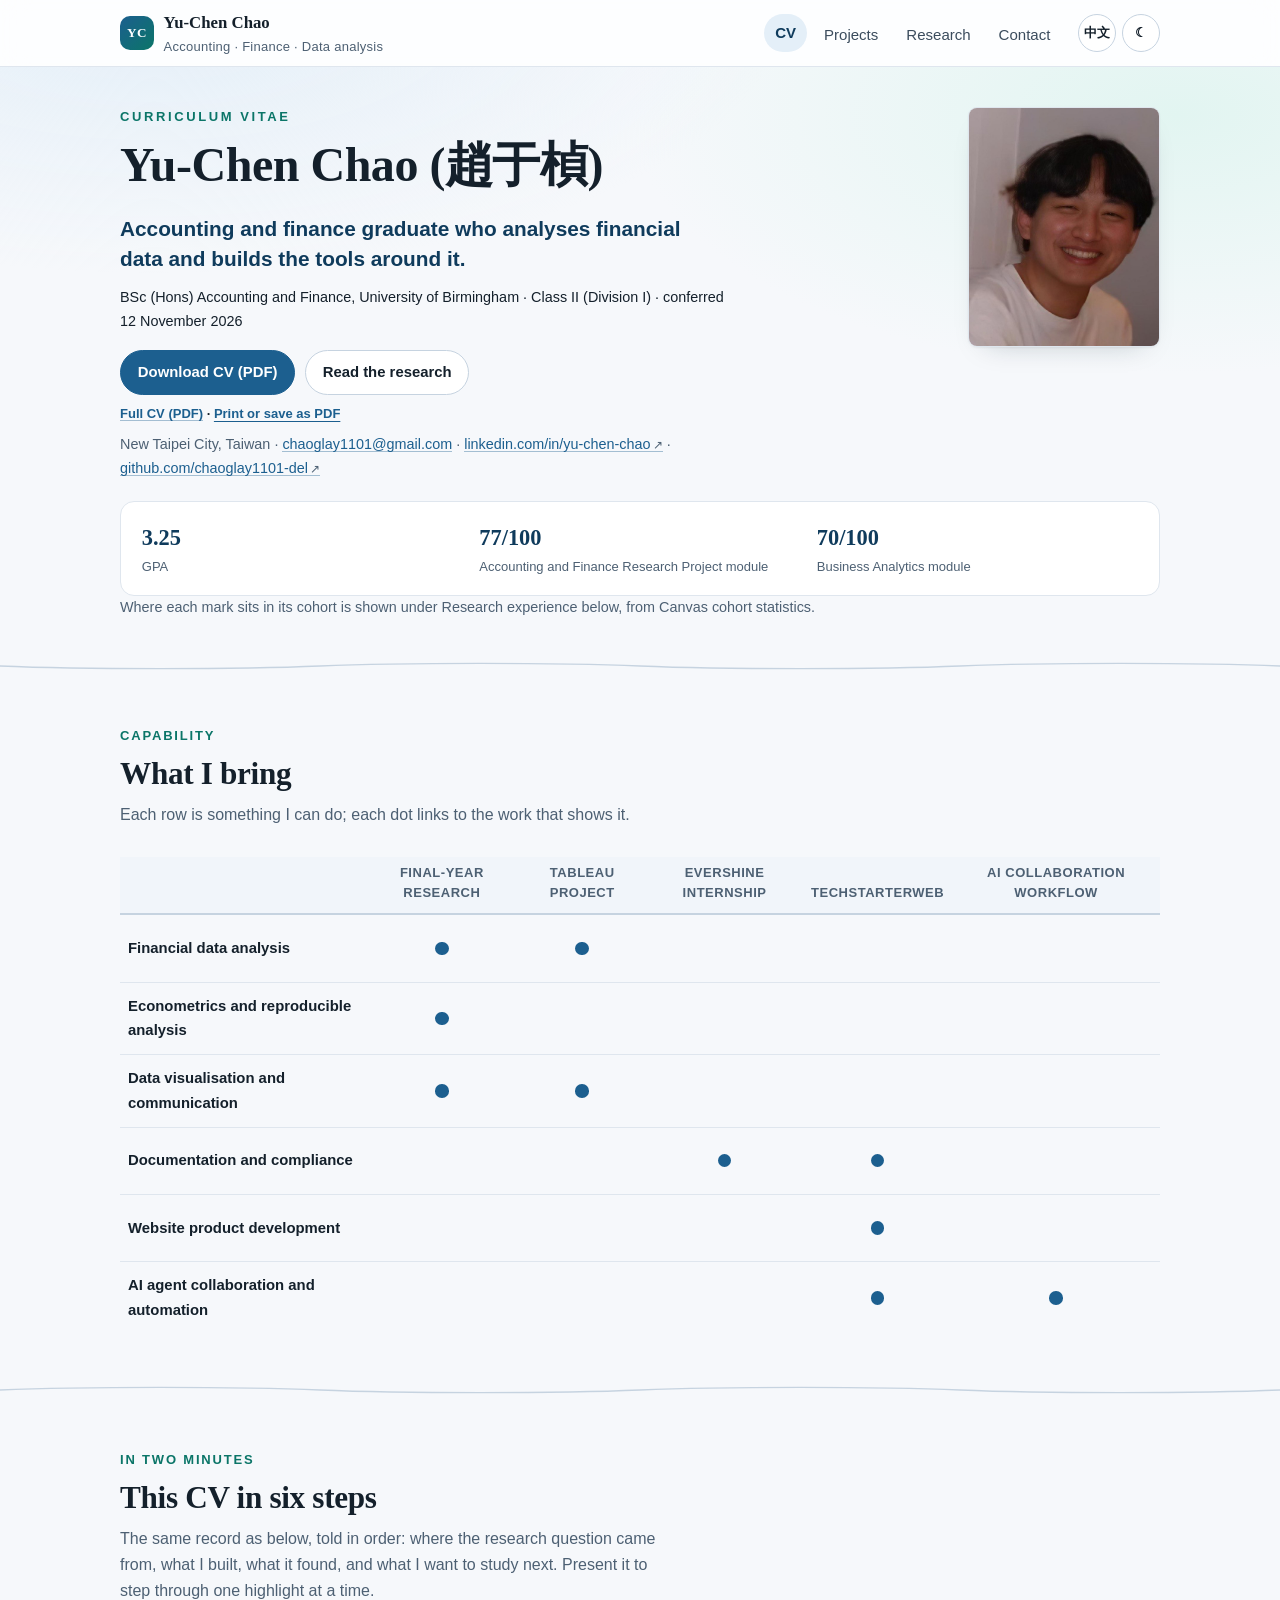
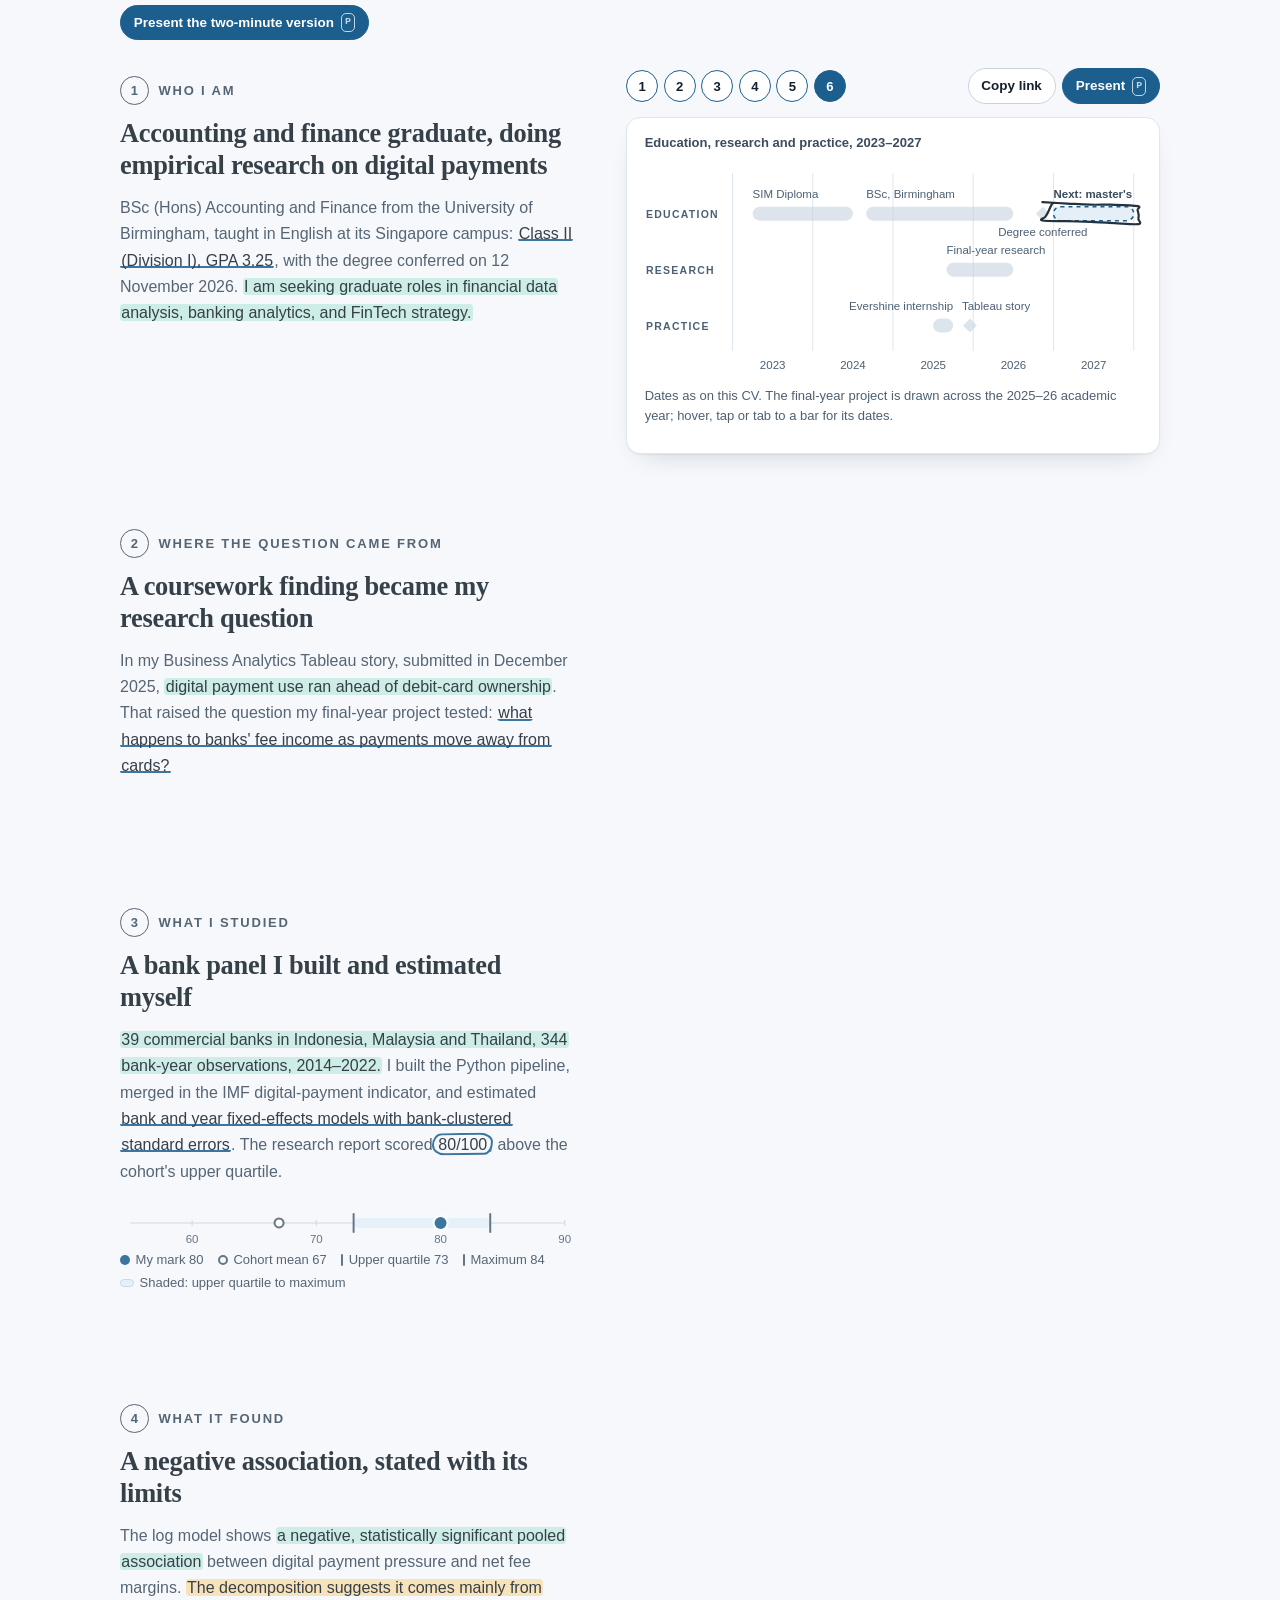
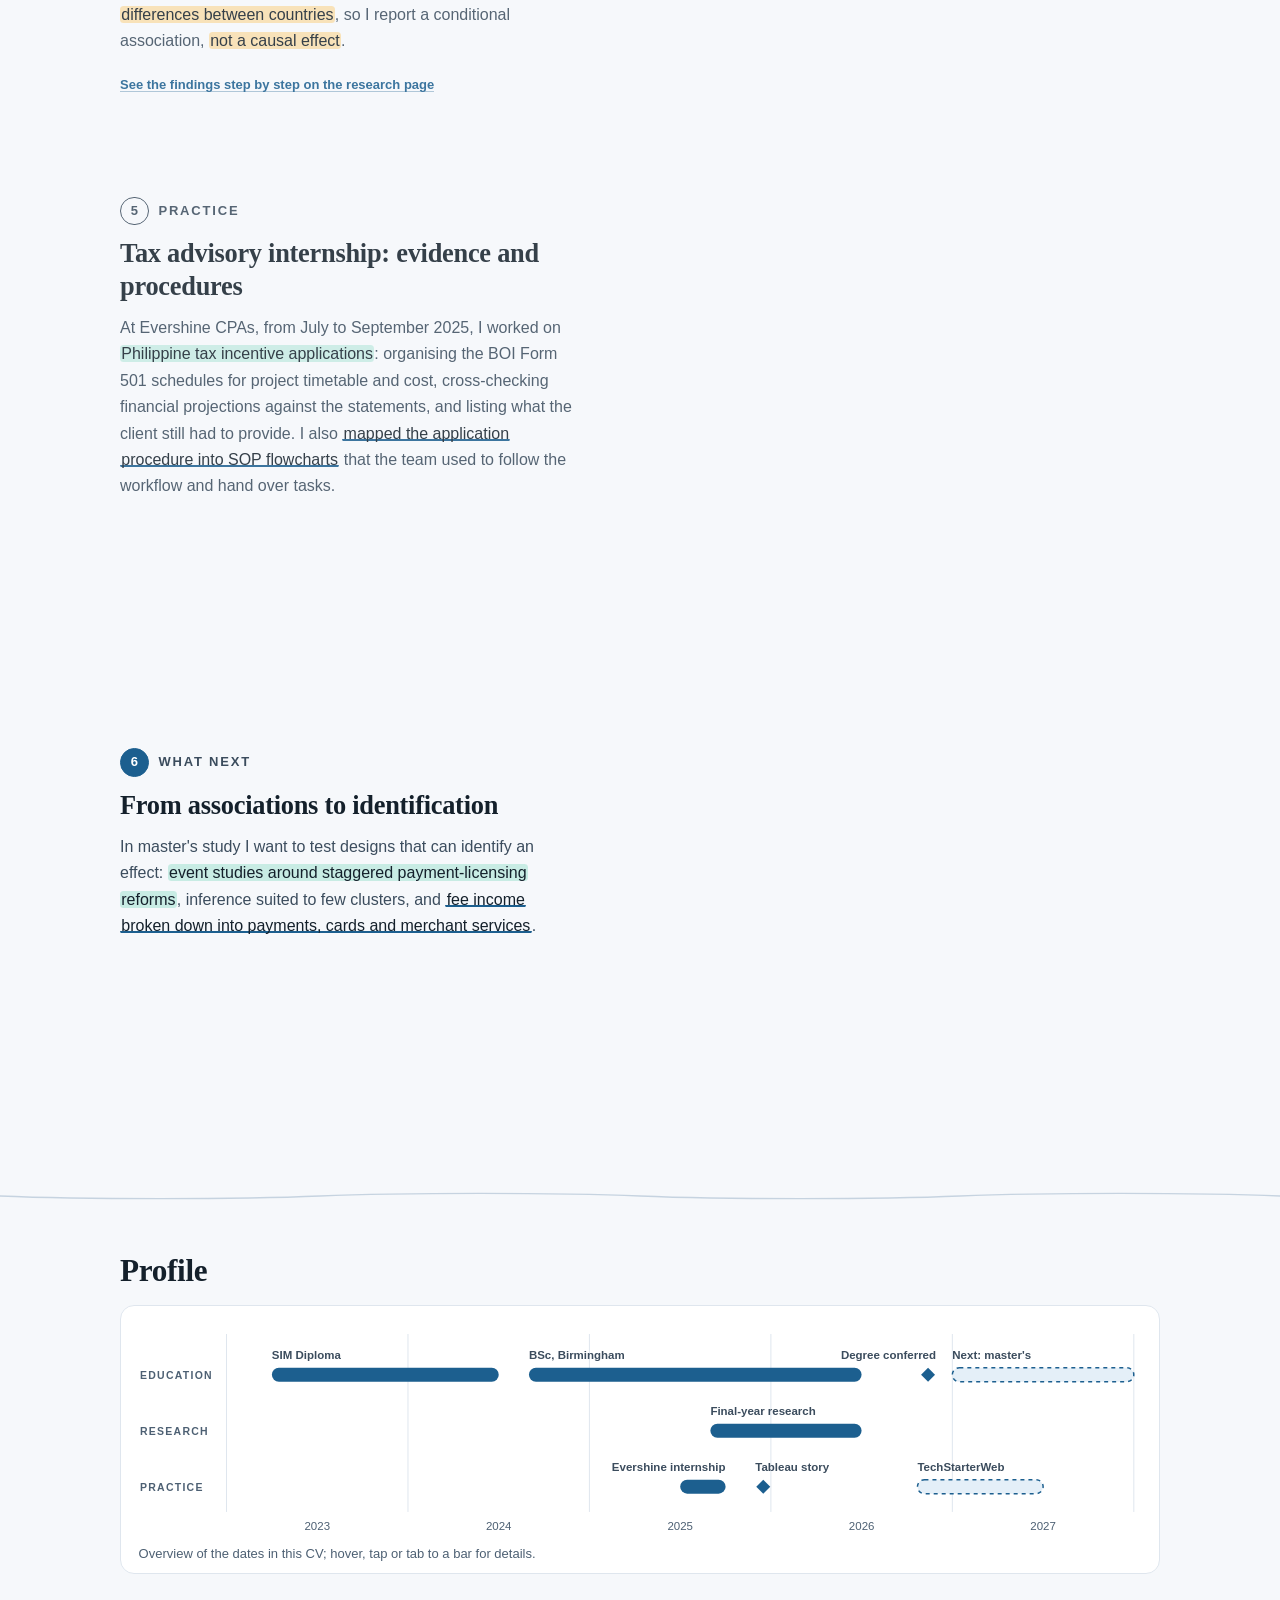
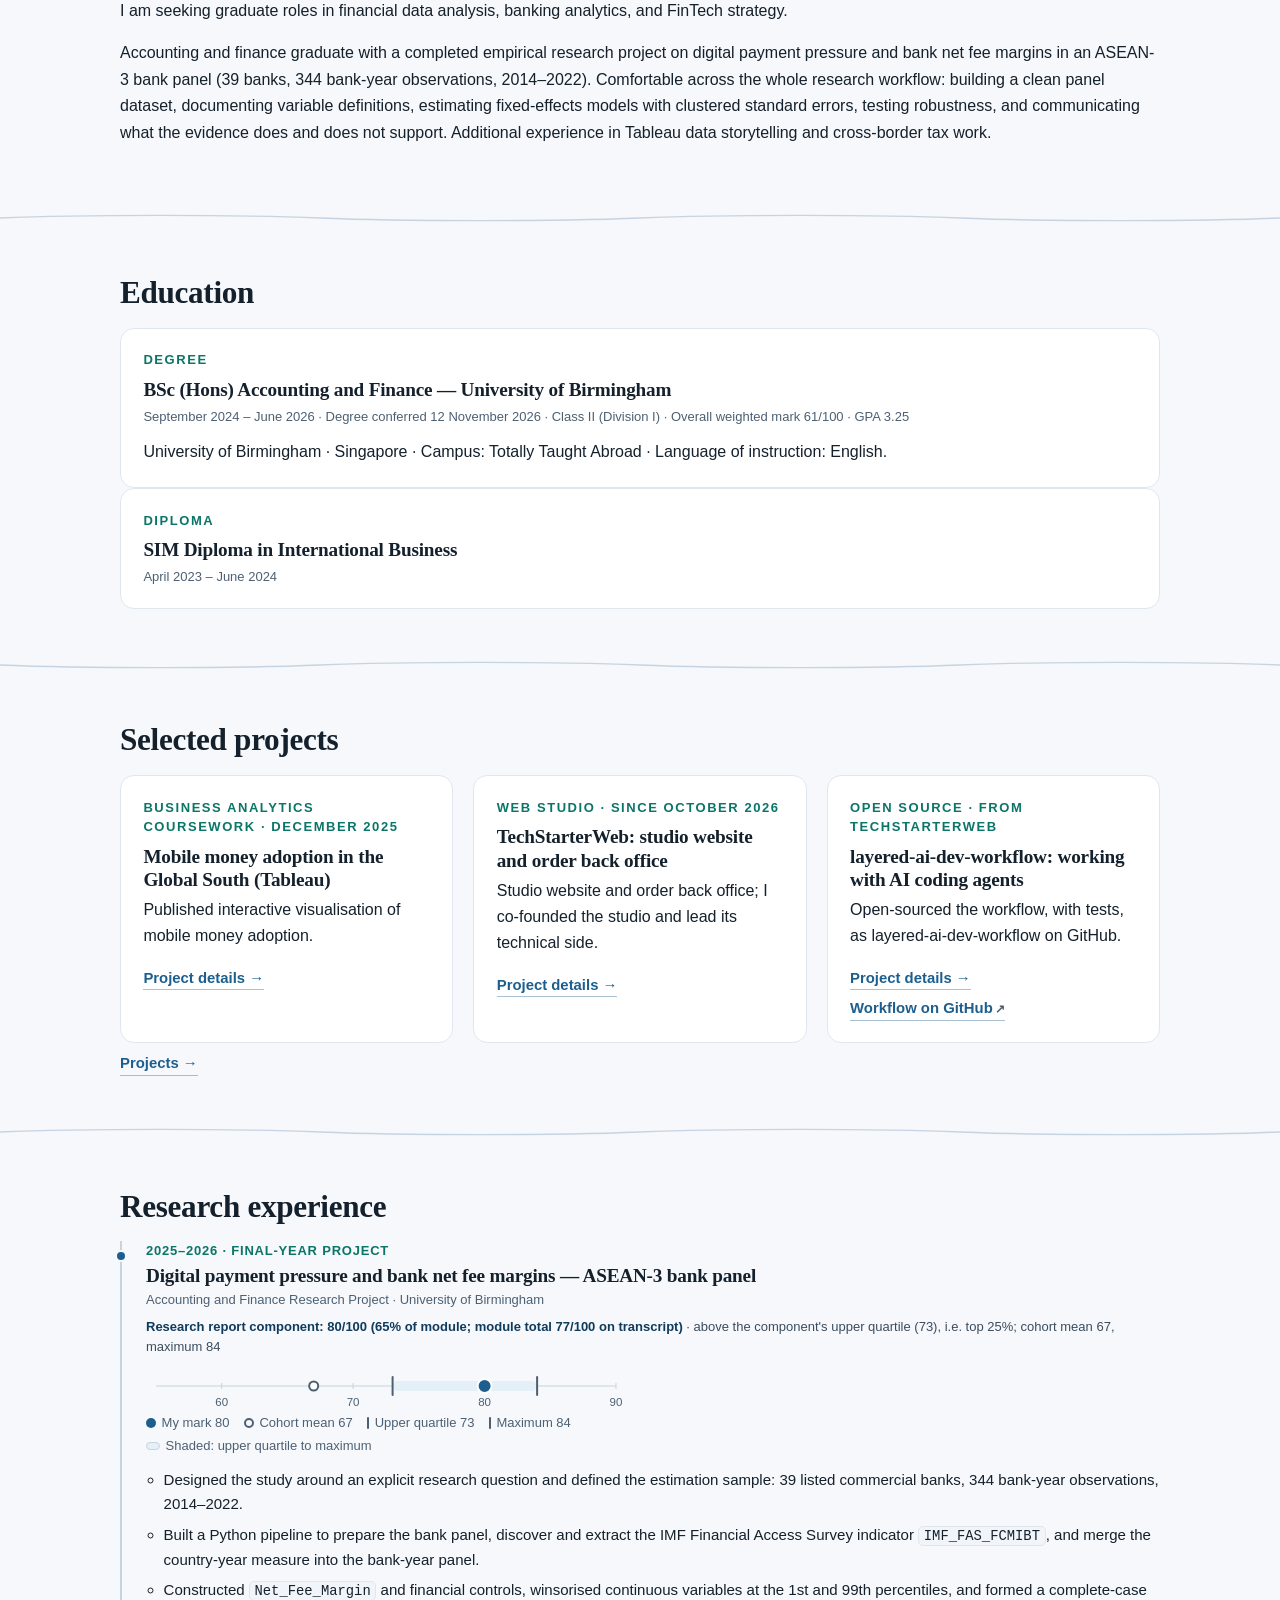
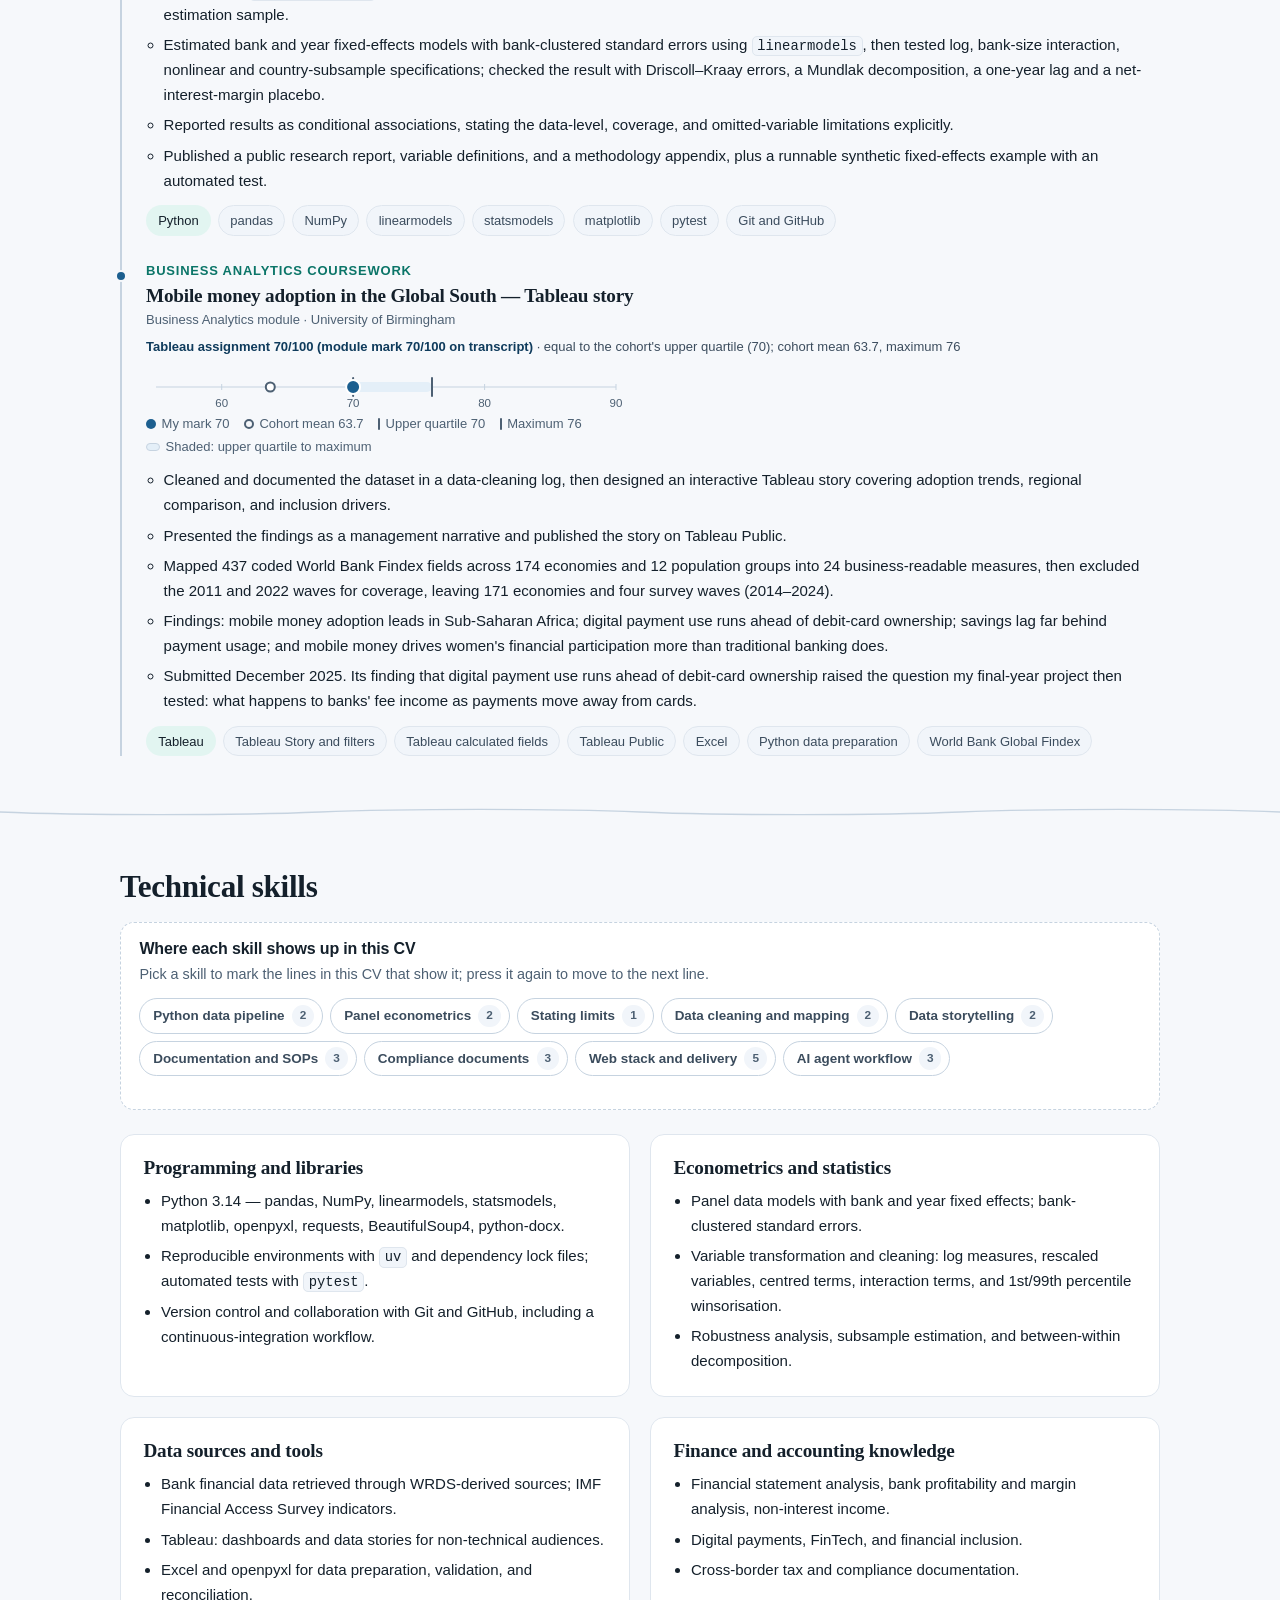
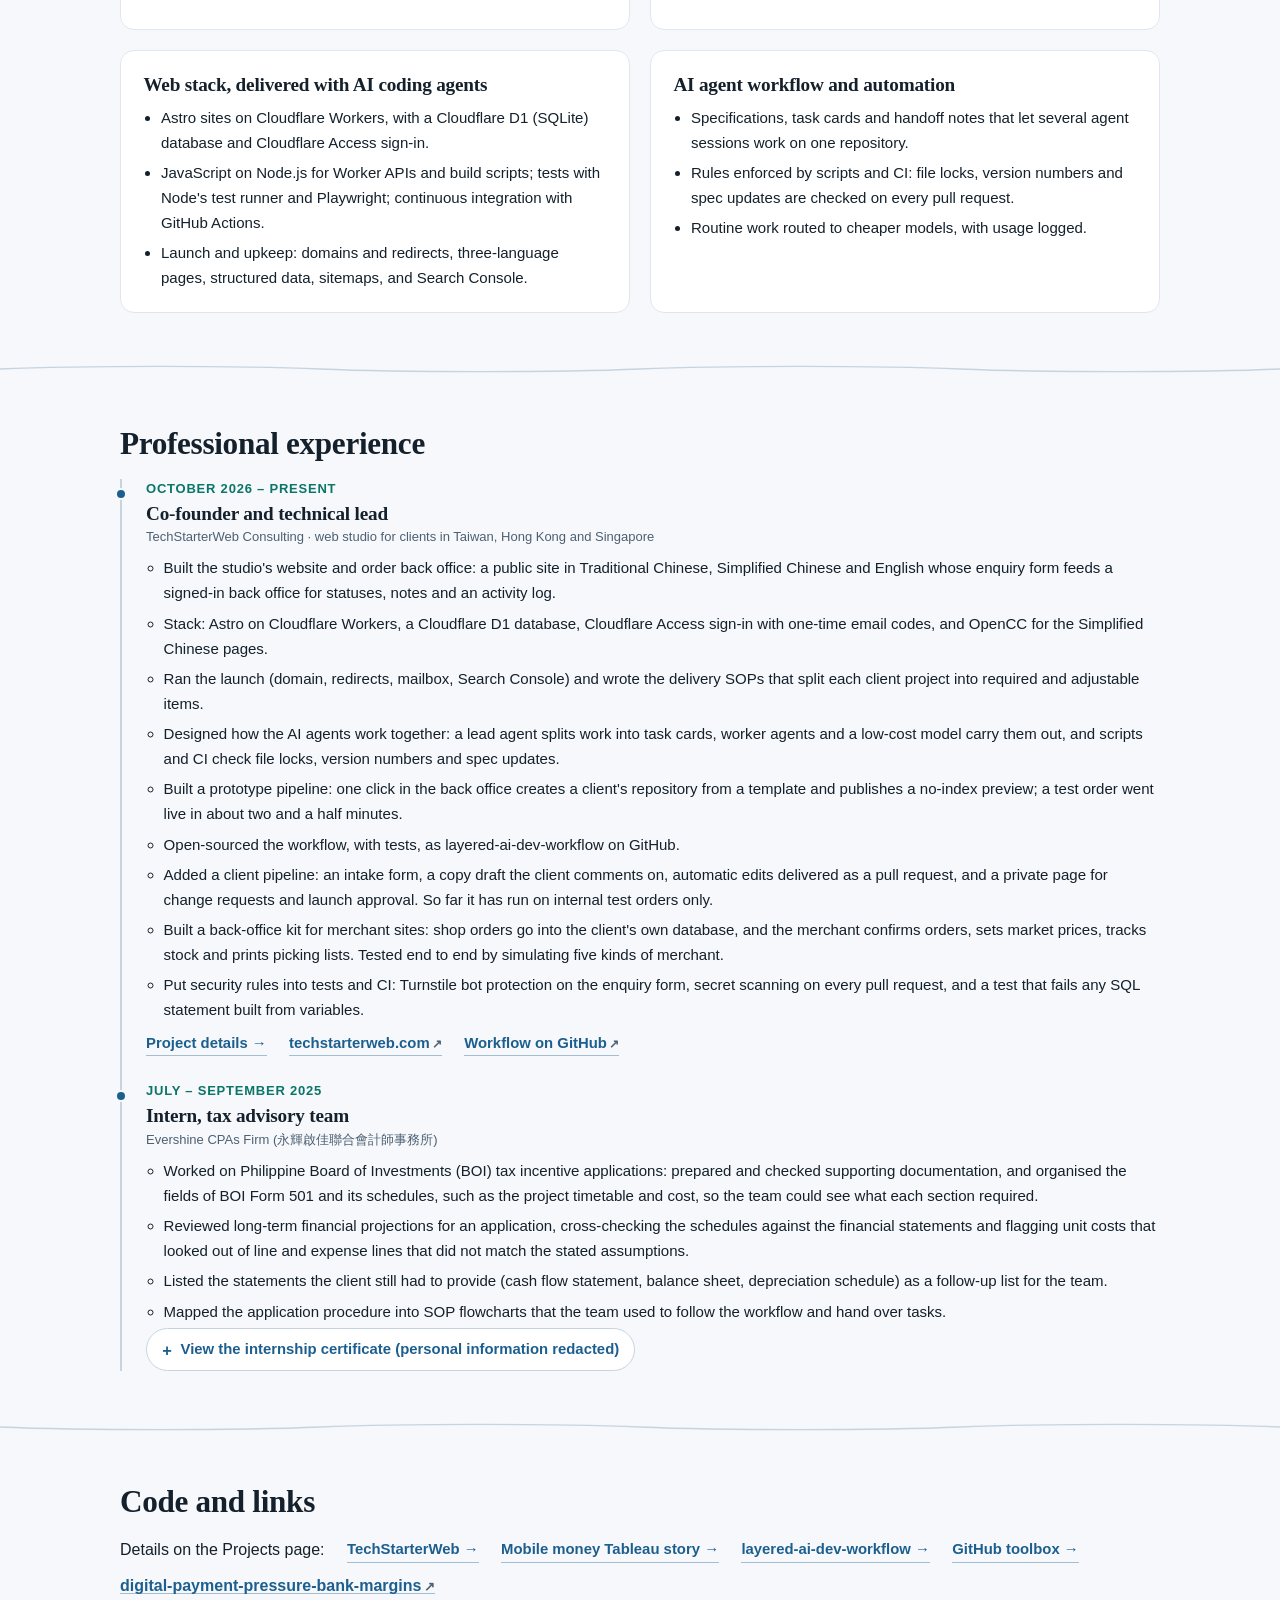
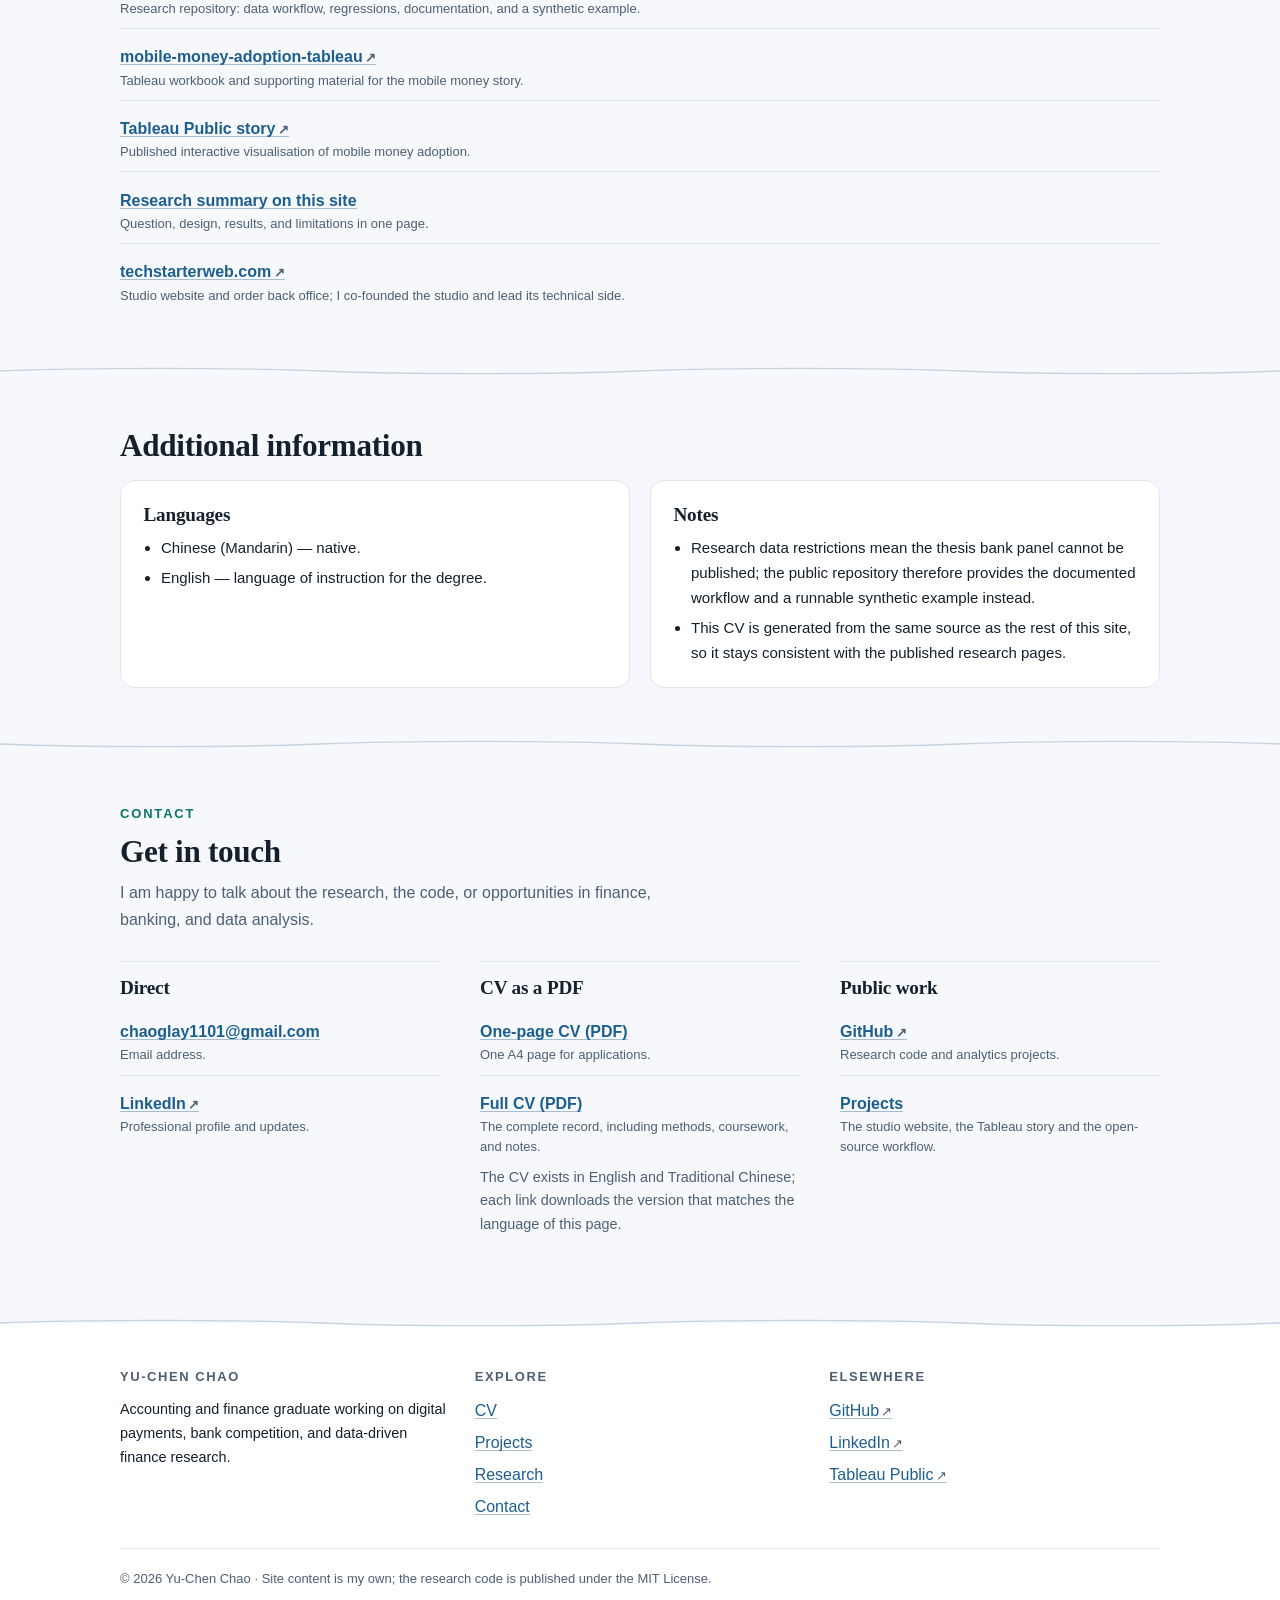
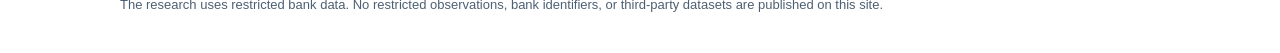
==== commit 09698816: "拿掉研究所規劃（第一部分）：求職目標、研究議程；Final-year research 用詞；頁首副標改 Data analysis Co-Authored-By: Claude Opus 5.5 <" ====
--- a/index.html
+++ b/index.html
@@ -49,7 +49,7 @@
   ],
   "seeks": {
     "@type": "Demand",
-    "name": "Graduate roles in financial data analysis, banking analytics, and FinTech strategy, and master's study in finance or business analytics"
+    "name": "Graduate roles in financial data analysis, banking analytics, and FinTech strategy"
   },
   "url": "https://chaoglay1101-del.github.io/",
   "sameAs": [
@@ -67,7 +67,7 @@
     <a class="brand" href="index.html">
       <span class="brand-mark" aria-hidden="true" data-i18n="name.monogram">YC</span>
       <span><span data-i18n="name.short">Yu-Chen Chao</span>
-        <span class="brand-role" data-i18n="brand.role">Accounting · Finance · Empirical research</span>
+        <span class="brand-role" data-i18n="brand.role">Accounting · Finance · Data analysis</span>
       </span>
     </a>
     <nav class="primary-nav" id="primary-nav" aria-label="Primary" data-i18n-attr="aria-label:nav.primary">
@@ -147,7 +147,7 @@
         <thead>
           <tr>
             <th scope="col"><span class="visually-hidden" data-i18n="home.contribute.corner">Capability</span></th>
-            <th scope="col" data-i18n="home.contribute.col1">Graduate research</th>
+            <th scope="col" data-i18n="home.contribute.col1">Final-year research</th>
             <th scope="col" data-i18n="home.contribute.col2">Tableau project</th>
             <th scope="col" data-i18n="home.contribute.col3">Evershine internship</th>
             <th scope="col" data-i18n="home.contribute.col4">TechStarterWeb</th>
@@ -157,7 +157,7 @@
         <tbody>
           <tr>
             <th scope="row" data-i18n="home.contribute.row1">Financial data analysis</th>
-            <td class="mx-on"><a href="#evidence-pipeline" aria-label="Financial data analysis — Graduate research" data-i18n-attr="aria-label:home.contribute.link11"><span class="mx-dot" aria-hidden="true"></span><span class="mx-label" data-i18n="home.contribute.col1">Graduate research</span></a></td>
+            <td class="mx-on"><a href="#evidence-pipeline" aria-label="Financial data analysis — Final-year research" data-i18n-attr="aria-label:home.contribute.link11"><span class="mx-dot" aria-hidden="true"></span><span class="mx-label" data-i18n="home.contribute.col1">Final-year research</span></a></td>
             <td class="mx-on"><a href="projects.html#tableau" aria-label="Financial data analysis — Tableau project" data-i18n-attr="aria-label:home.contribute.link12"><span class="mx-dot" aria-hidden="true"></span><span class="mx-label" data-i18n="home.contribute.col2">Tableau project</span></a></td>
             <td class="mx-off" aria-hidden="true"></td>
             <td class="mx-off" aria-hidden="true"></td>
@@ -165,7 +165,7 @@
           </tr>
           <tr>
             <th scope="row" data-i18n="home.contribute.row2">Econometrics and reproducible analysis</th>
-            <td class="mx-on"><a href="#evidence-panel" aria-label="Econometrics and reproducible analysis — Graduate research" data-i18n-attr="aria-label:home.contribute.link21"><span class="mx-dot" aria-hidden="true"></span><span class="mx-label" data-i18n="home.contribute.col1">Graduate research</span></a></td>
+            <td class="mx-on"><a href="#evidence-panel" aria-label="Econometrics and reproducible analysis — Final-year research" data-i18n-attr="aria-label:home.contribute.link21"><span class="mx-dot" aria-hidden="true"></span><span class="mx-label" data-i18n="home.contribute.col1">Final-year research</span></a></td>
             <td class="mx-off" aria-hidden="true"></td>
             <td class="mx-off" aria-hidden="true"></td>
             <td class="mx-off" aria-hidden="true"></td>
@@ -173,7 +173,7 @@
           </tr>
           <tr>
             <th scope="row" data-i18n="home.contribute.row3">Data visualisation and communication</th>
-            <td class="mx-on"><a href="research.html#story" aria-label="Data visualisation and communication — Graduate research" data-i18n-attr="aria-label:home.contribute.link31"><span class="mx-dot" aria-hidden="true"></span><span class="mx-label" data-i18n="home.contribute.col1">Graduate research</span></a></td>
+            <td class="mx-on"><a href="research.html#story" aria-label="Data visualisation and communication — Final-year research" data-i18n-attr="aria-label:home.contribute.link31"><span class="mx-dot" aria-hidden="true"></span><span class="mx-label" data-i18n="home.contribute.col1">Final-year research</span></a></td>
             <td class="mx-on"><a href="projects.html#tableau" aria-label="Data visualisation and communication — Tableau project" data-i18n-attr="aria-label:home.contribute.link32"><span class="mx-dot" aria-hidden="true"></span><span class="mx-label" data-i18n="home.contribute.col2">Tableau project</span></a></td>
             <td class="mx-off" aria-hidden="true"></td>
             <td class="mx-off" aria-hidden="true"></td>
@@ -223,7 +223,7 @@
             <div class="step-text">
               <p class="step-kicker"><span class="step-num" aria-hidden="true">1</span><span data-i18n="cv.tour.s1.kicker">Who I am</span></p>
               <h3 id="intro-s1-title" data-i18n="cv.tour.s1.title">Accounting and finance graduate, doing empirical research on digital payments</h3>
-              <p data-i18n-html="cv.tour.s1.body">BSc (Hons) Accounting and Finance from the University of Birmingham, taught in English at its Singapore campus: <mark class="mk mk--key" data-mark="1">Class II (Division I), GPA 3.25</mark>, with the degree conferred on 12 November 2026. <mark class="mk mk--find" data-mark="2">I am seeking graduate roles in financial data analysis, banking analytics, and FinTech strategy, and master's study in finance or business analytics.</mark></p>
+              <p data-i18n-html="cv.tour.s1.body">BSc (Hons) Accounting and Finance from the University of Birmingham, taught in English at its Singapore campus: <mark class="mk mk--key" data-mark="1">Class II (Division I), GPA 3.25</mark>, with the degree conferred on 12 November 2026. <mark class="mk mk--find" data-mark="2">I am seeking graduate roles in financial data analysis, banking analytics, and FinTech strategy.</mark></p>
             </div>
           </article>
           <article class="step" id="intro-2" data-clicks="2" aria-labelledby="intro-s2-title">
@@ -355,7 +355,7 @@
         <div class="work-timeline-plot" data-timeline></div>
         <figcaption class="small muted" data-i18n="home.work.tlNote">Overview of the dates in this CV; hover, tap or tab to a bar for details.</figcaption>
       </figure>
-      <p data-i18n="cv.profile.target">I am seeking graduate roles in financial data analysis, banking analytics, and FinTech strategy, and master's study in finance or business analytics.</p>
+      <p data-i18n="cv.profile.target">I am seeking graduate roles in financial data analysis, banking analytics, and FinTech strategy.</p>
       <p data-i18n="cv.profile.body">Accounting and finance graduate with a completed empirical research project on digital payment pressure and bank net fee margins in an ASEAN-3 bank panel (39 banks, 344 bank-year observations, 2014–2022). Comfortable across the whole research workflow: building a clean panel dataset, documenting variable definitions, estimating fixed-effects models with clustered standard errors, testing robustness, and communicating what the evidence does and does not support. Additional experience in Tableau data storytelling and cross-border tax work.</p>
     </div>
   </section>
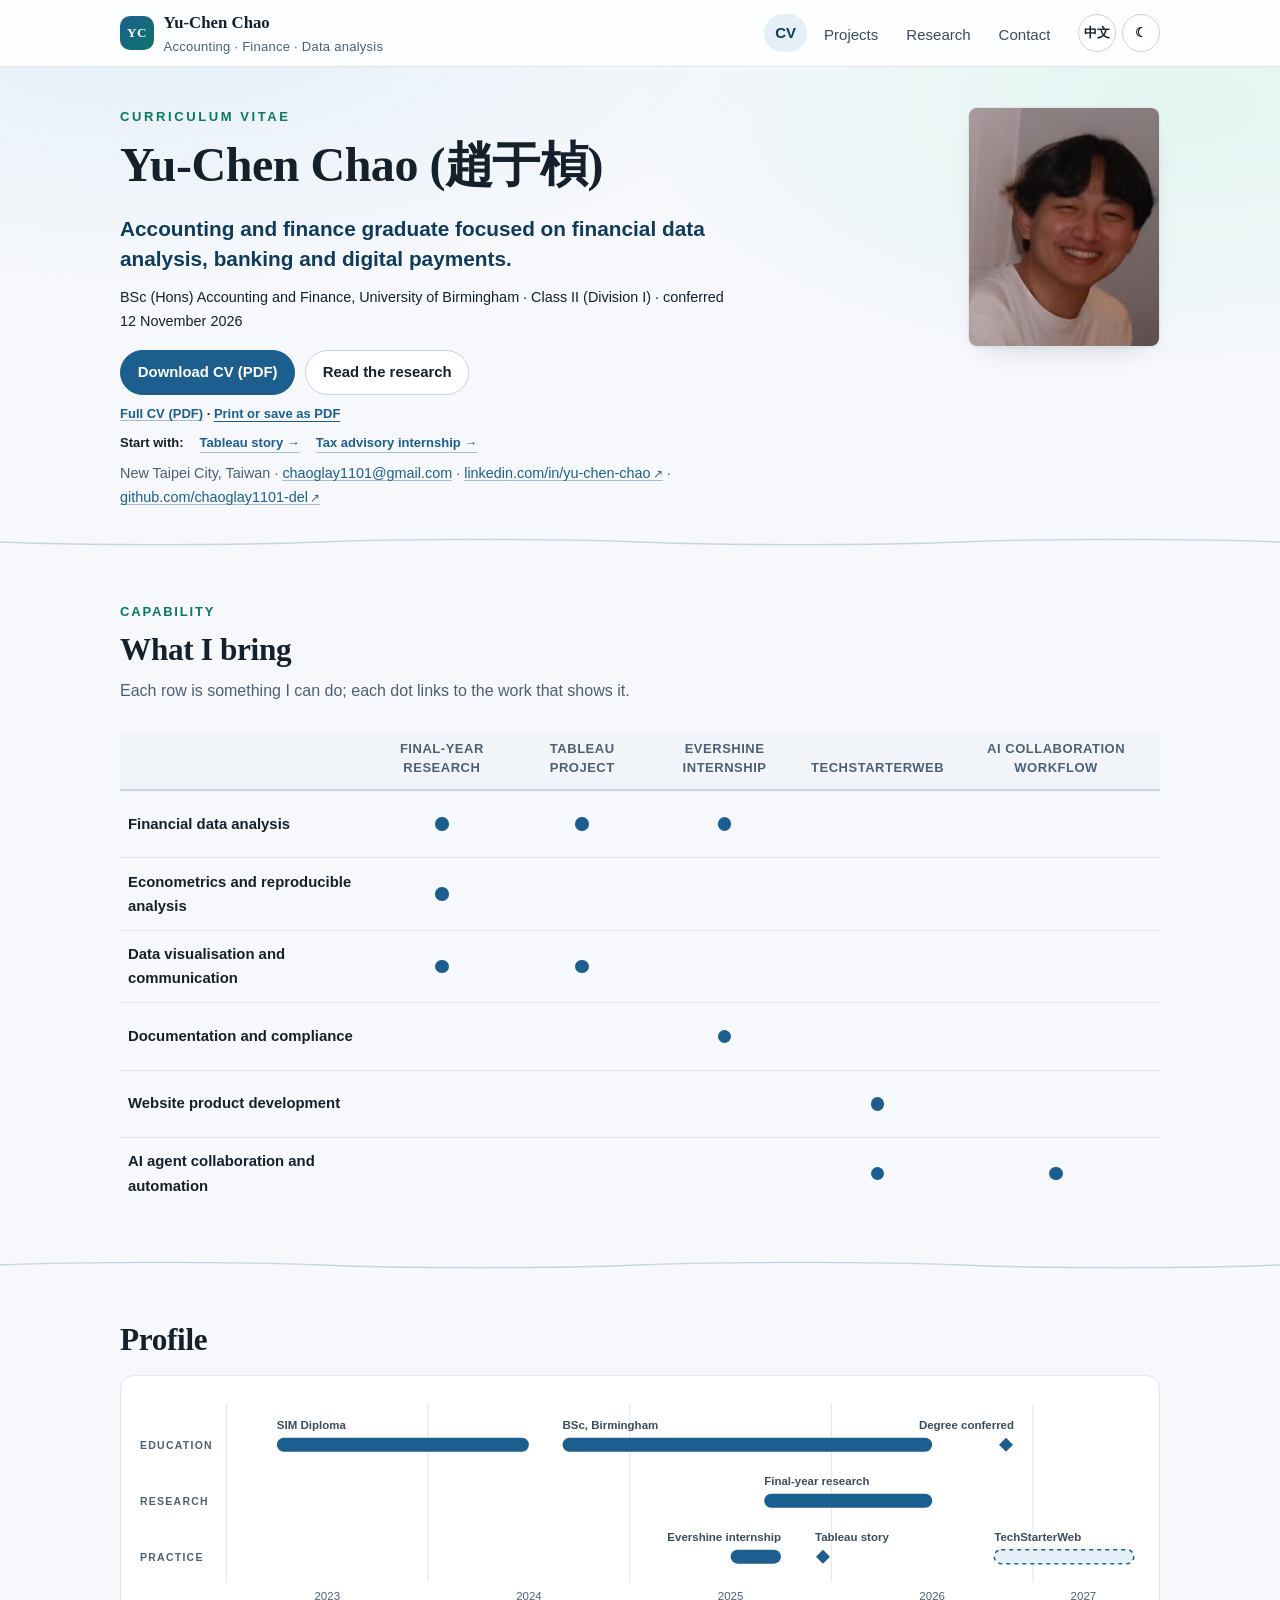
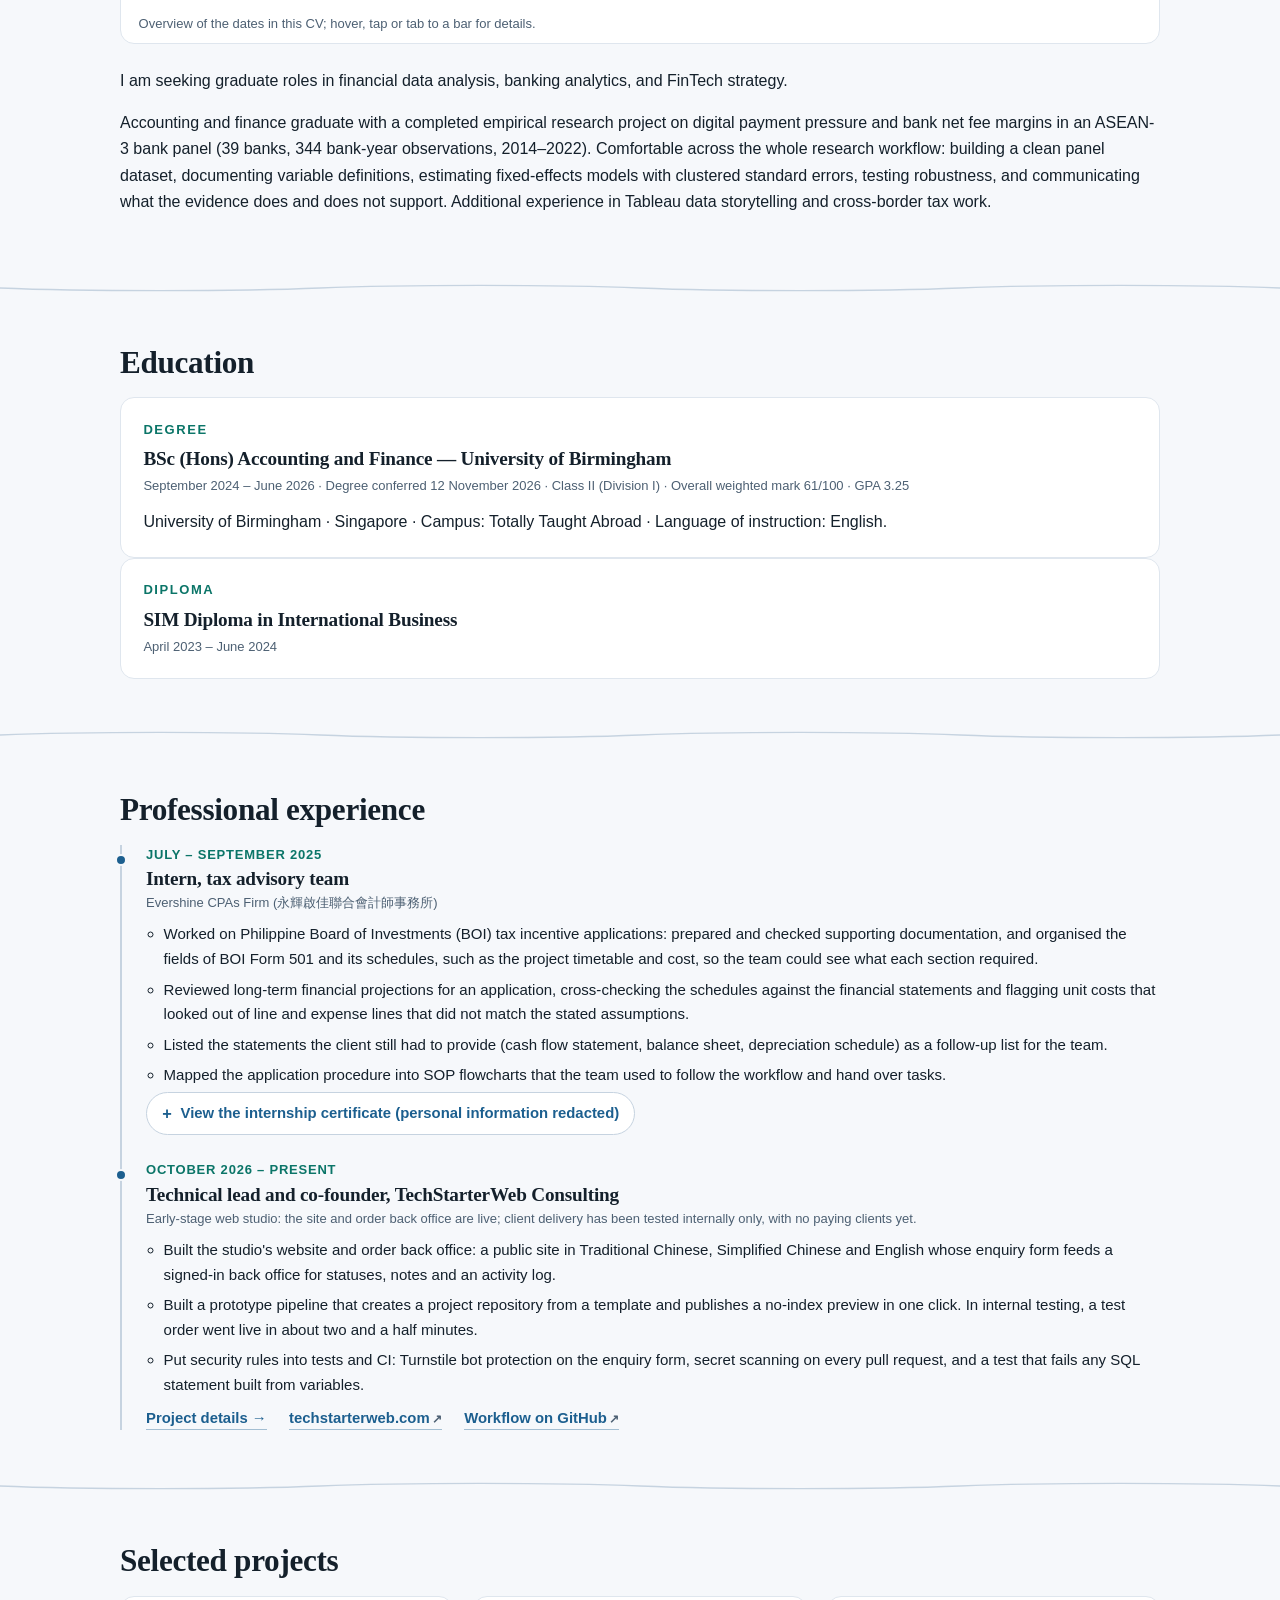
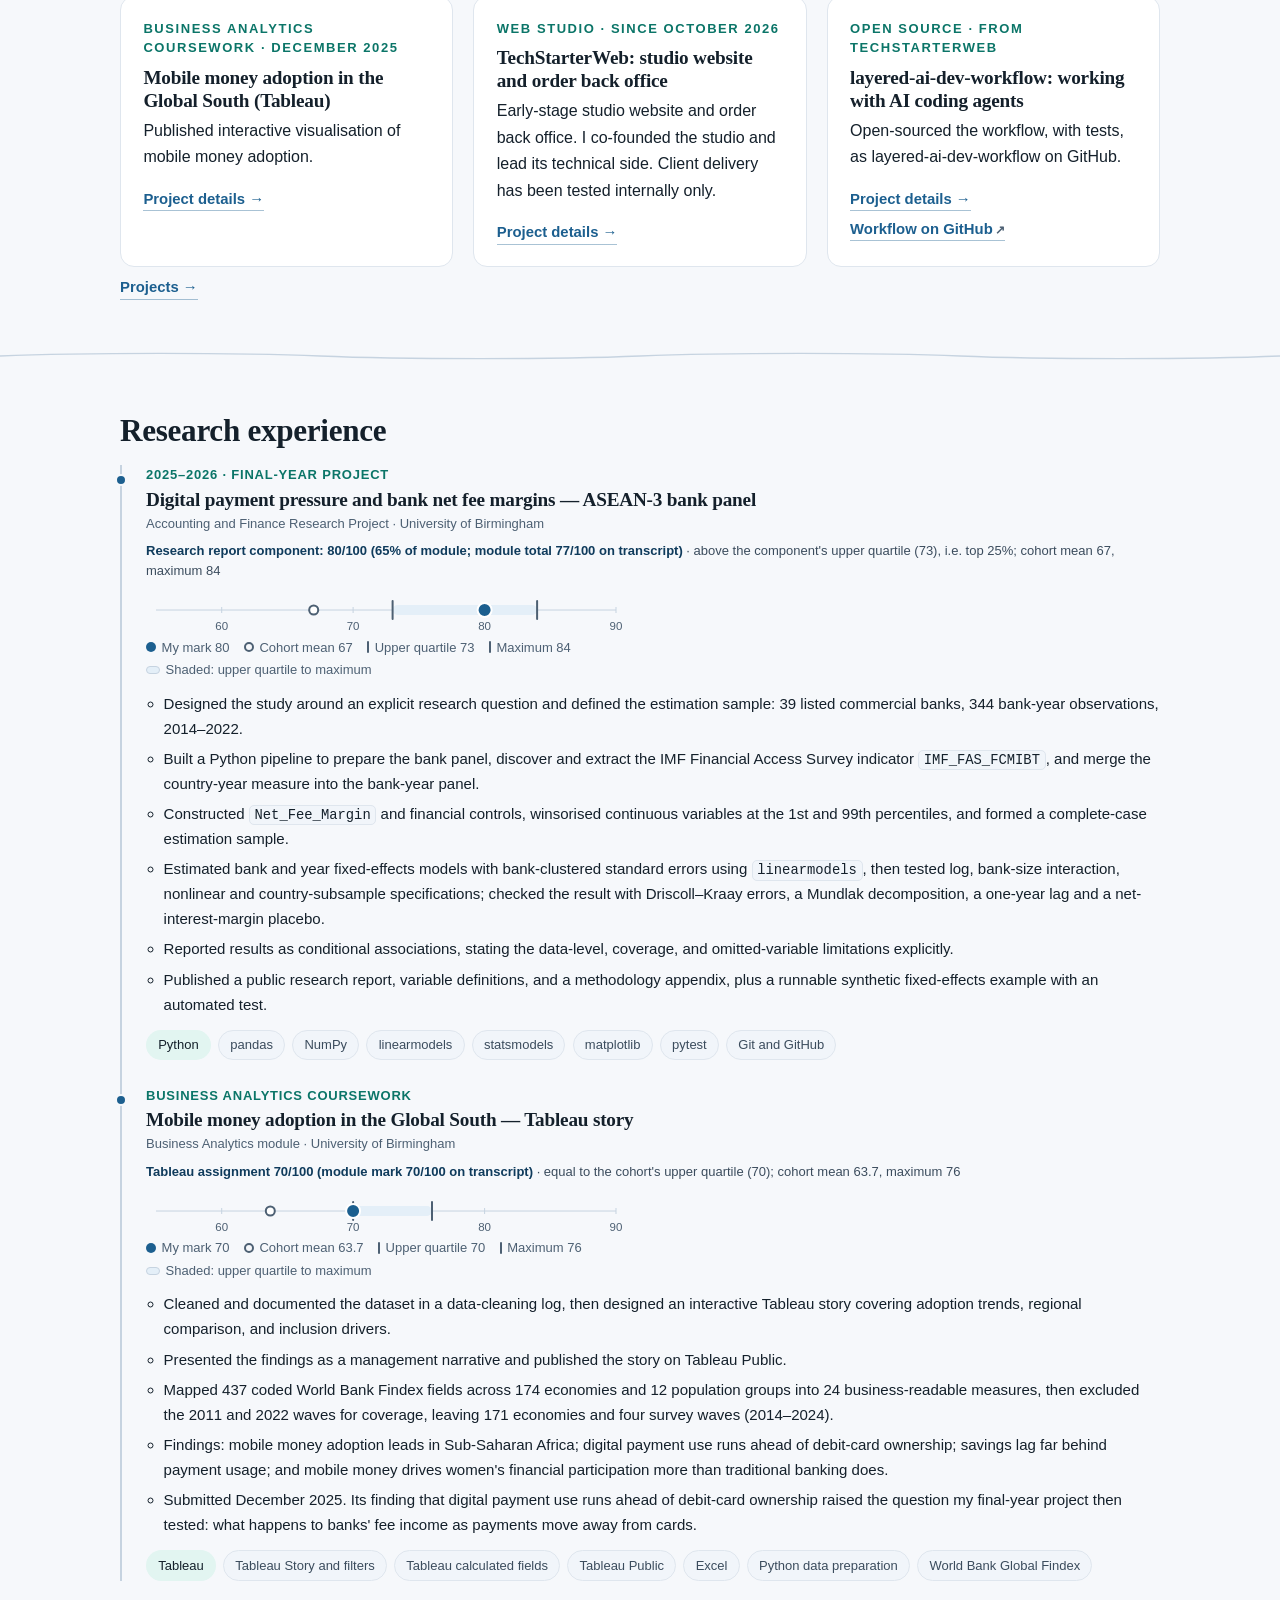
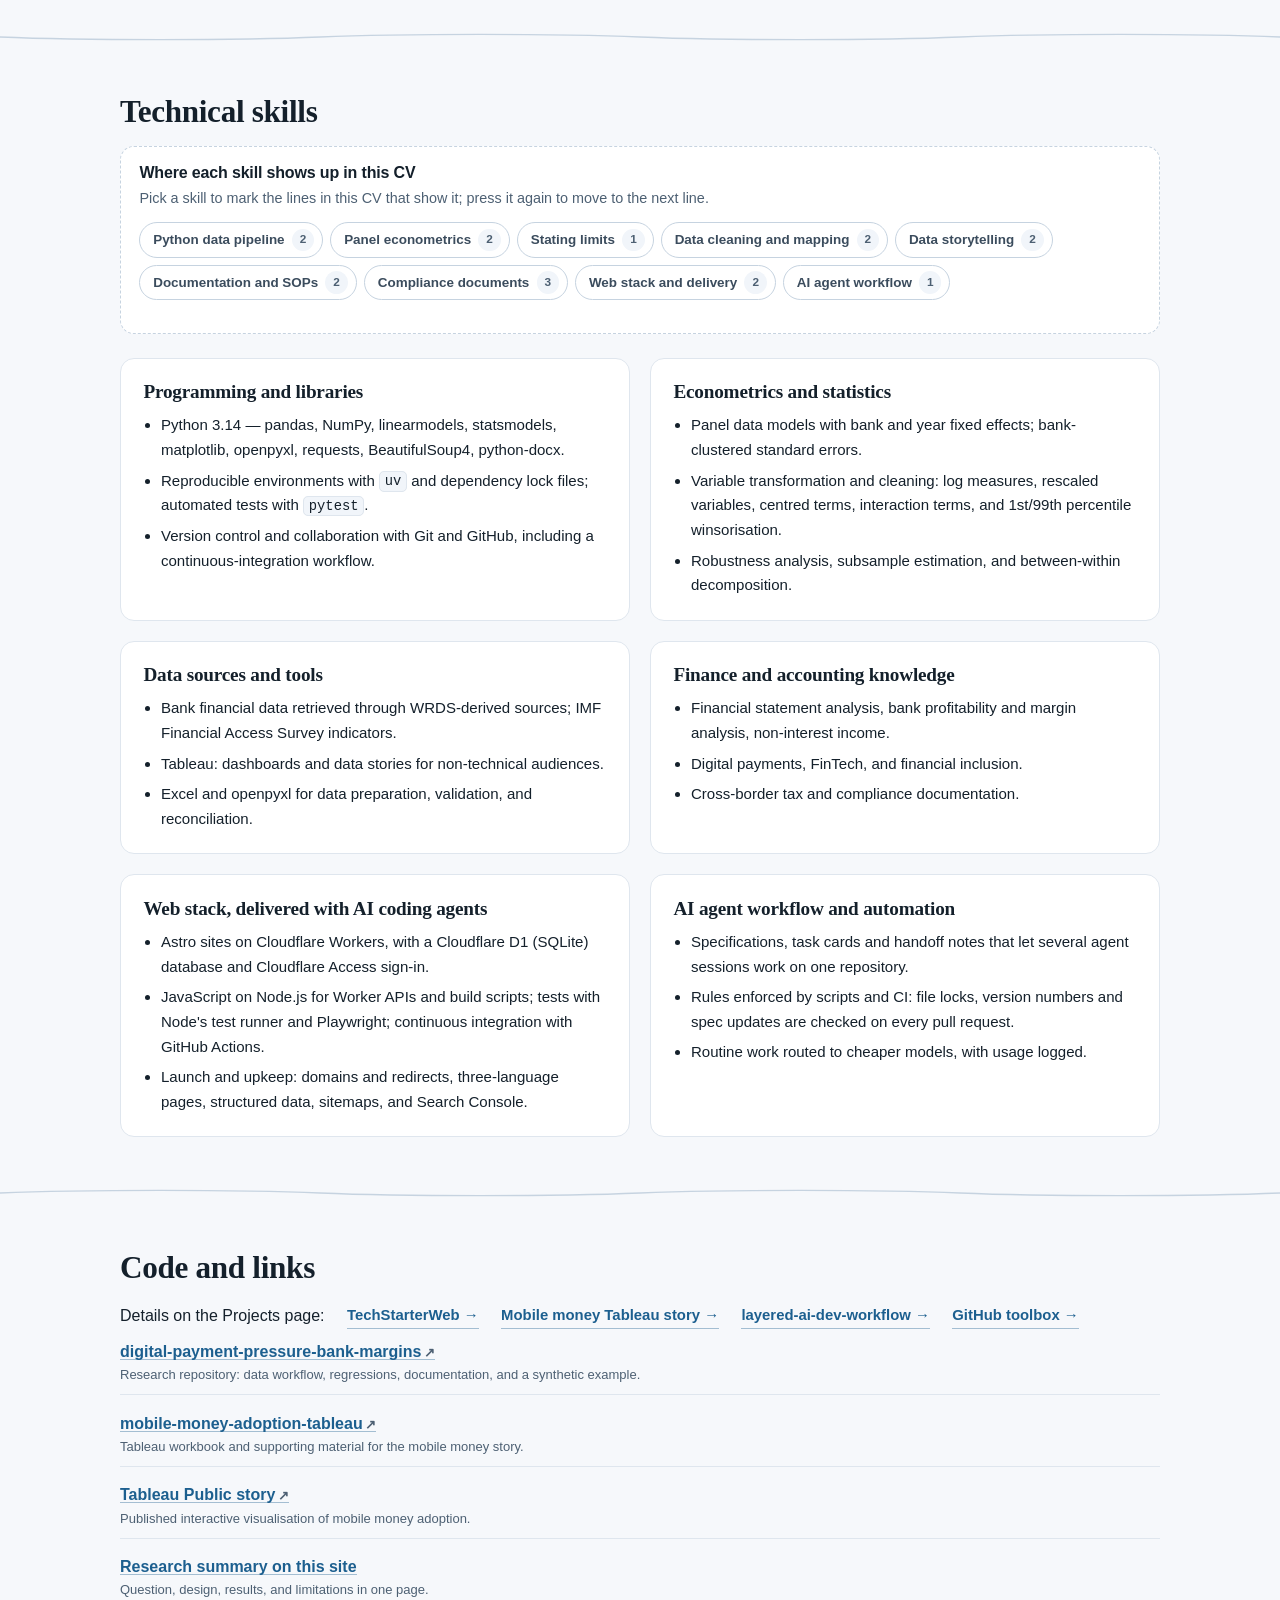
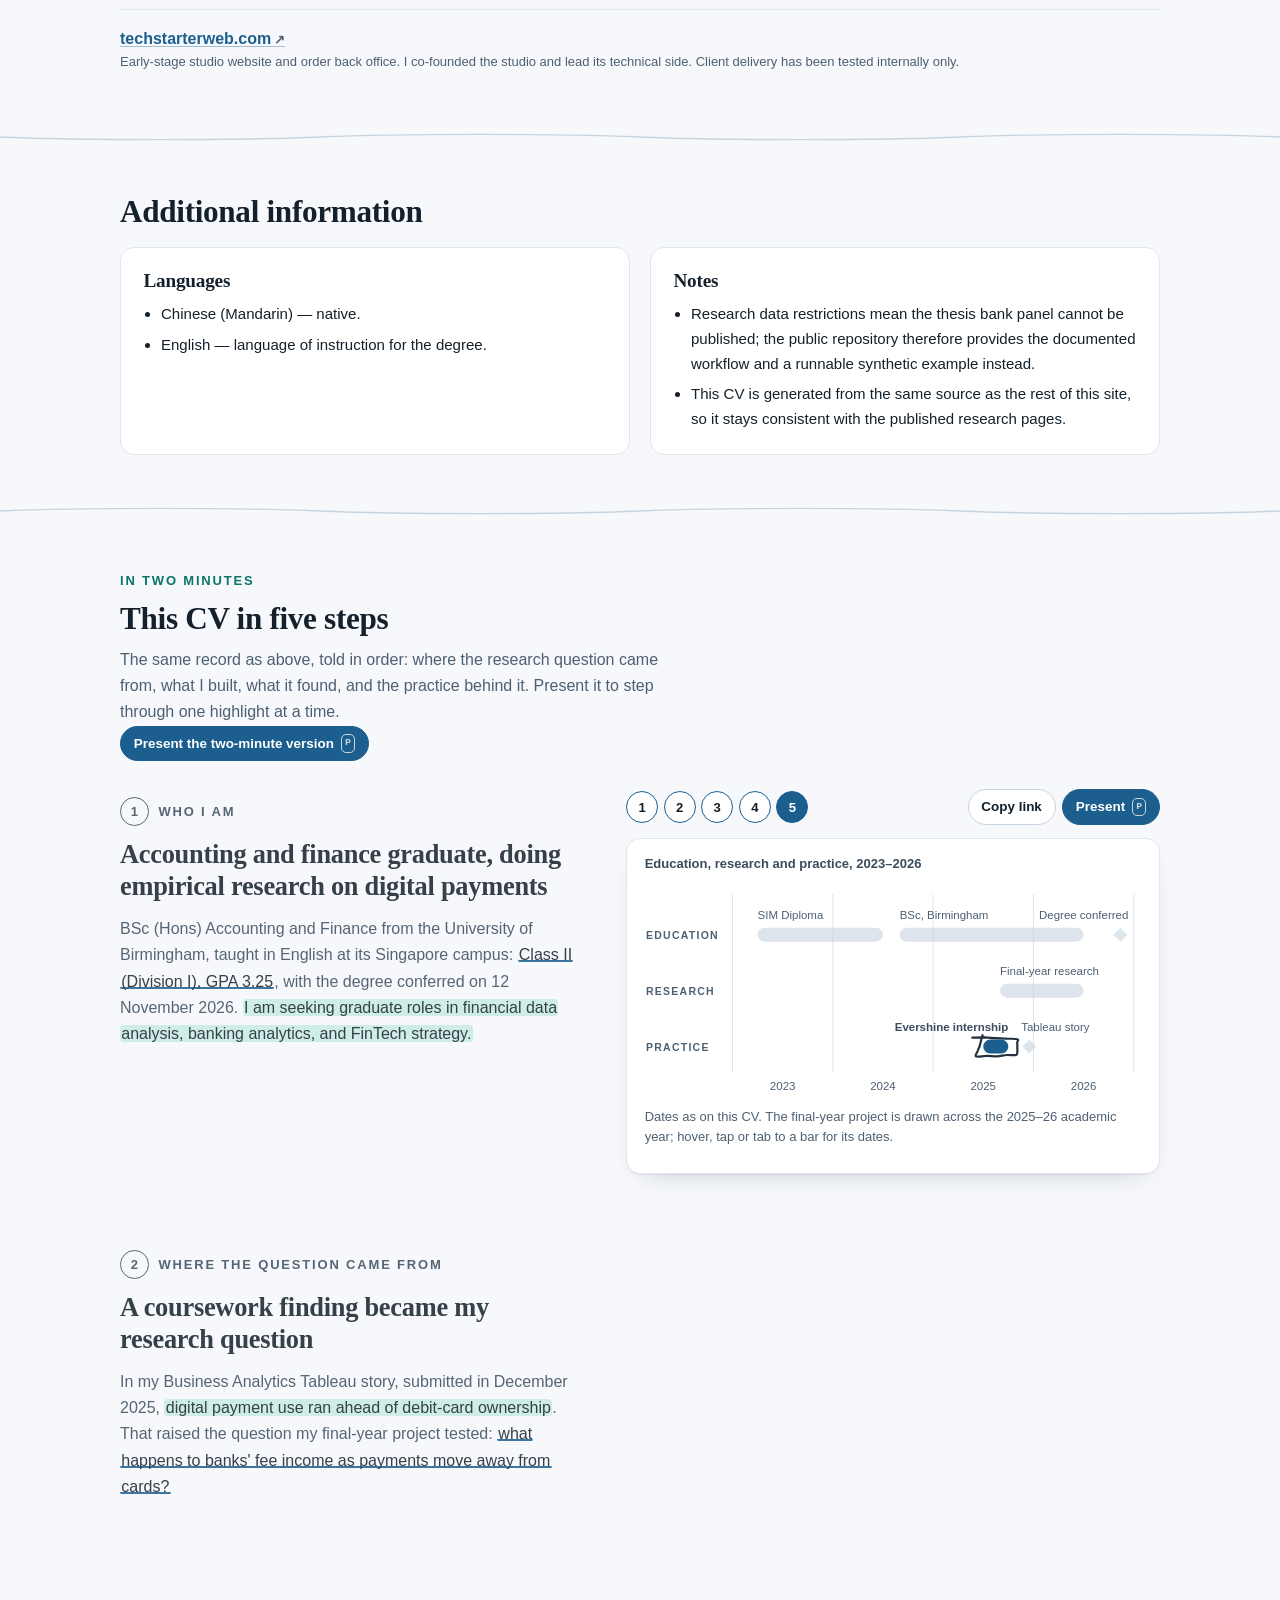
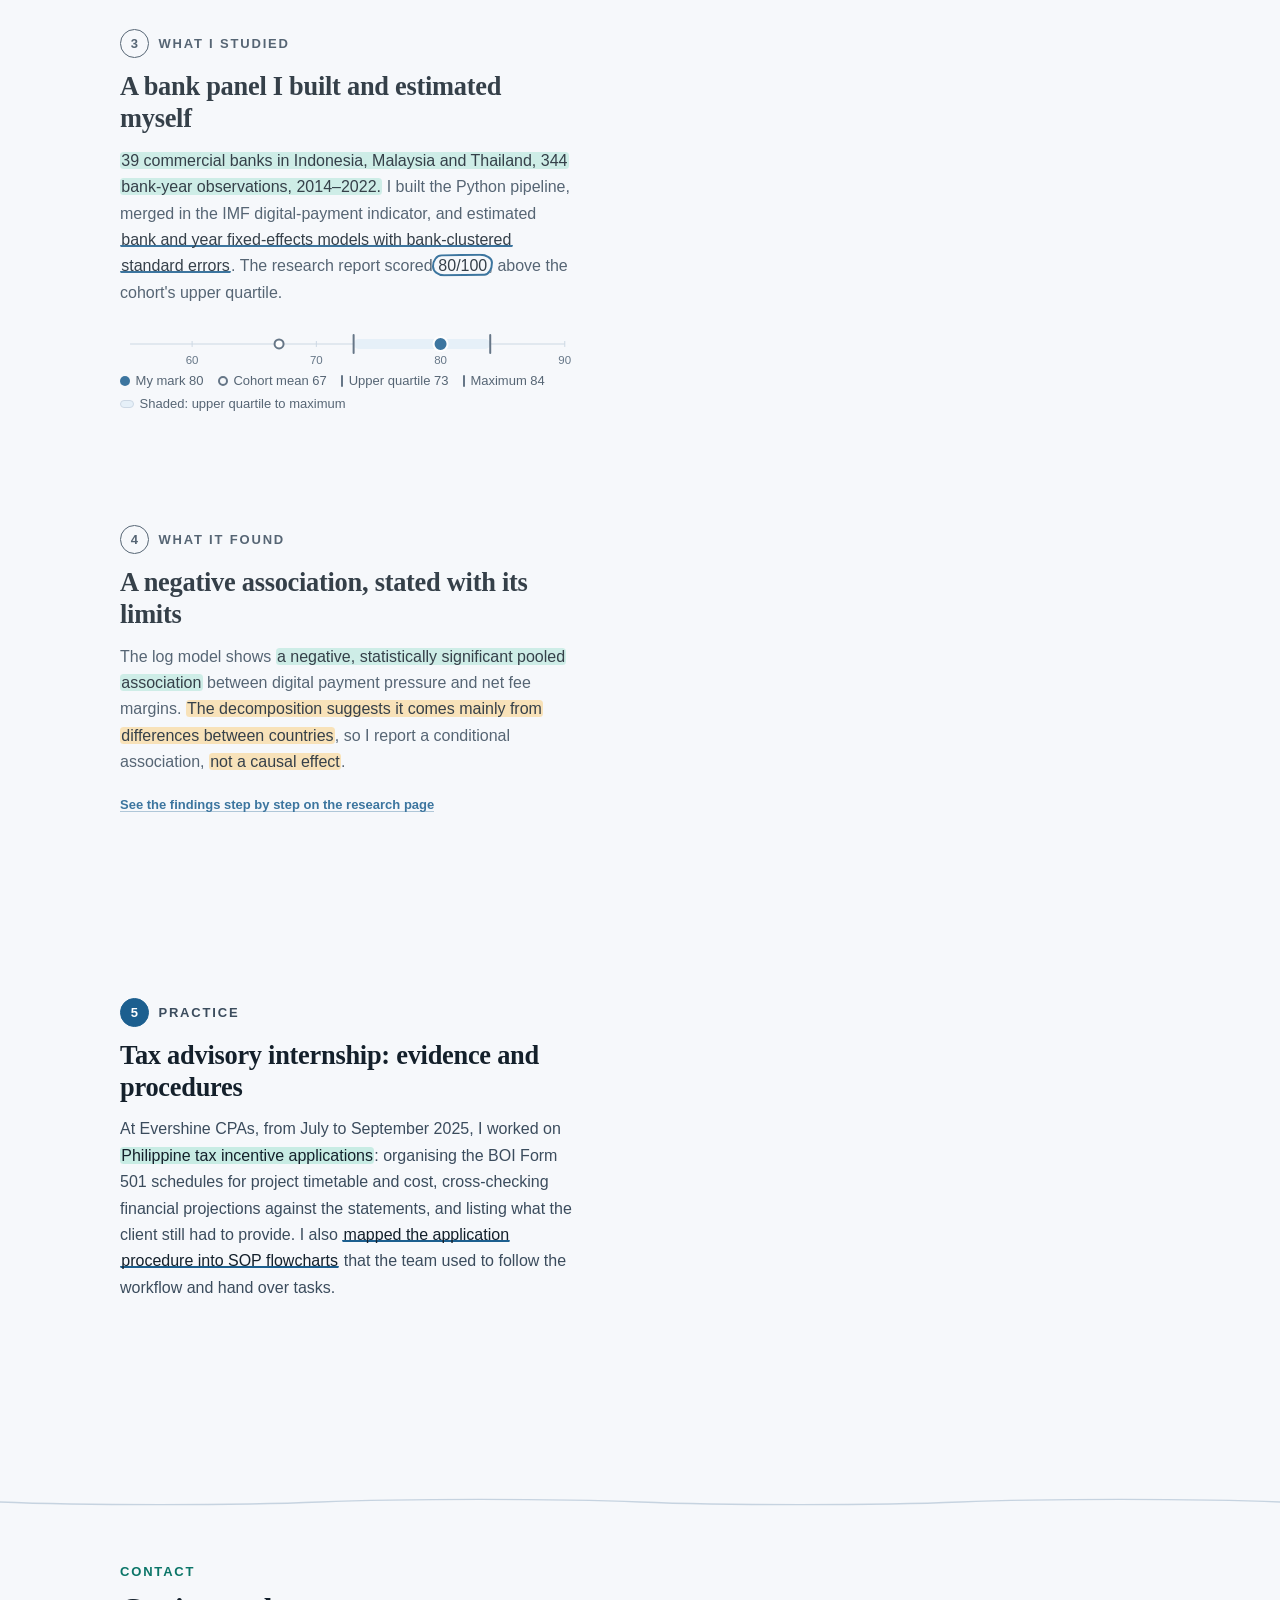
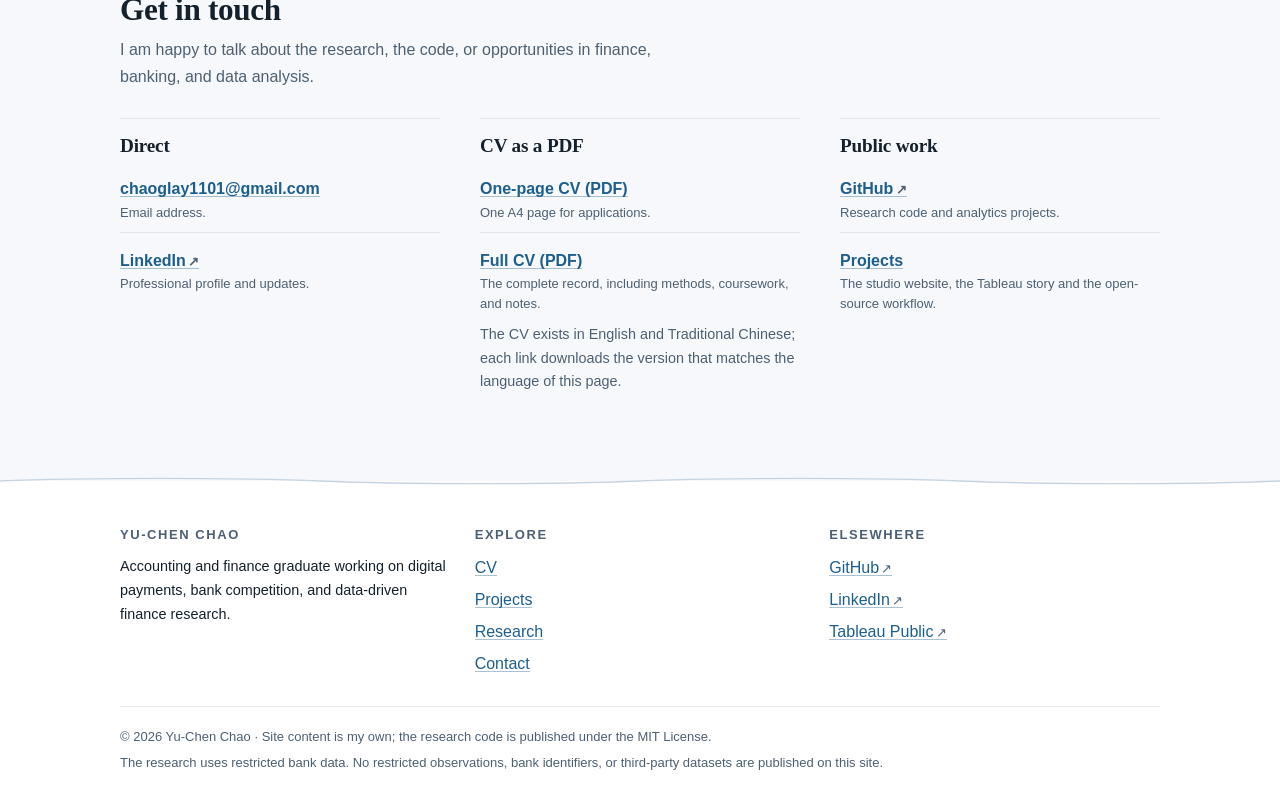
==== commit 3884bb7b: "網站對齊工程進度並以 HR 角度調整；拿掉研究所規劃 依 Claude、Codex、Gemini 兩輪有證據的討論（agent-hub docs/debates/2026-11-23-site-pro" ====
--- a/index.html
+++ b/index.html
@@ -94,7 +94,7 @@
         <div class="hero-text">
           <p class="hero-name" data-i18n="cv.eyebrow">Curriculum vitae</p>
           <h1 data-i18n-html="name.fullHtml">Yu-Chen Chao <span class="nowrap">(趙于楨)</span></h1>
-          <p class="hero-role" data-i18n="home.hero.title">Accounting and finance graduate who analyses financial data and builds the tools around it.</p>
+          <p class="hero-role" data-i18n="home.hero.title">Accounting and finance graduate focused on financial data analysis, banking and digital payments.</p>
           <p class="small" data-i18n="home.hero.role">BSc (Hons) Accounting and Finance, University of Birmingham · Class II (Division I) · conferred 12 November 2026</p>
           <div class="btn-group no-print">
             <a class="btn btn-primary" href="assets/pdf/Chao_YuChen_CV_EN.pdf" download data-cv-download="Chao_YuChen_CV" data-i18n="home.hero.ctaCv">Download CV (PDF)</a>
@@ -104,6 +104,11 @@
             <a href="assets/pdf/Chao_YuChen_CV_Full_EN.pdf" download data-cv-download="Chao_YuChen_CV_Full" data-i18n="home.contact.pdfFull">Full CV (PDF)</a>
             ·
             <button class="hero-print-link" type="button" data-action="print" data-i18n="cv.print">Print or save as PDF</button>
+          </p>
+          <p class="hero-kicker work-links no-print">
+            <span data-i18n="home.hero.start">Start with:</span>
+            <a href="projects.html#tableau" data-i18n="home.hero.startTableau">Tableau story</a>
+            <a href="#cv-experience" data-i18n="home.hero.startInternship">Tax advisory internship</a>
           </p>
           <p class="muted small">
             <span data-i18n="cv.contact.location">New Taipei City, Taiwan</span>
@@ -118,21 +123,6 @@
         </div>
         <img class="cv-photo-page" src="assets/img/profile.jpg" alt="Portrait of Yu-Chen Chao" width="320" height="400" data-i18n-attr="alt:cv.photoAlt">
       </div>
-      <ul class="fact-strip">
-        <li>
-          <span class="fact-value">3.25</span>
-          <span class="fact-label" data-i18n="home.facts.gpa">GPA</span>
-        </li>
-        <li>
-          <span class="fact-value">77/100</span>
-          <span class="fact-label" data-i18n="home.facts.project">Accounting and Finance Research Project module</span>
-        </li>
-        <li>
-          <span class="fact-value">70/100</span>
-          <span class="fact-label" data-i18n="home.facts.analytics">Business Analytics module</span>
-        </li>
-      </ul>
-      <p class="small muted" data-i18n="home.facts.note">Where each mark sits in its cohort is shown under Research experience below, from Canvas cohort statistics.</p>
     </div>
   </section>
 
@@ -159,7 +149,7 @@
             <th scope="row" data-i18n="home.contribute.row1">Financial data analysis</th>
             <td class="mx-on"><a href="#evidence-pipeline" aria-label="Financial data analysis — Final-year research" data-i18n-attr="aria-label:home.contribute.link11"><span class="mx-dot" aria-hidden="true"></span><span class="mx-label" data-i18n="home.contribute.col1">Final-year research</span></a></td>
             <td class="mx-on"><a href="projects.html#tableau" aria-label="Financial data analysis — Tableau project" data-i18n-attr="aria-label:home.contribute.link12"><span class="mx-dot" aria-hidden="true"></span><span class="mx-label" data-i18n="home.contribute.col2">Tableau project</span></a></td>
-            <td class="mx-off" aria-hidden="true"></td>
+            <td class="mx-on"><a href="#cv-internship" aria-label="Financial data analysis — Evershine internship" data-i18n-attr="aria-label:home.contribute.link13"><span class="mx-dot" aria-hidden="true"></span><span class="mx-label" data-i18n="home.contribute.col3">Evershine internship</span></a></td>
             <td class="mx-off" aria-hidden="true"></td>
             <td class="mx-off" aria-hidden="true"></td>
           </tr>
@@ -184,7 +174,7 @@
             <td class="mx-off" aria-hidden="true"></td>
             <td class="mx-off" aria-hidden="true"></td>
             <td class="mx-on"><a href="#evidence-compliance" aria-label="Documentation and compliance — Evershine internship" data-i18n-attr="aria-label:home.contribute.link43"><span class="mx-dot" aria-hidden="true"></span><span class="mx-label" data-i18n="home.contribute.col3">Evershine internship</span></a></td>
-            <td class="mx-on"><a href="#evidence-docs" aria-label="Documentation and compliance — TechStarterWeb" data-i18n-attr="aria-label:home.contribute.link44"><span class="mx-dot" aria-hidden="true"></span><span class="mx-label" data-i18n="home.contribute.col4">TechStarterWeb</span></a></td>
+            <td class="mx-off"></td>
             <td class="mx-off" aria-hidden="true"></td>
           </tr>
           <tr>
@@ -208,16 +198,332 @@
     </div>
   </section>
 
+  <div class="present-ui screen-only" data-present-ui hidden>
+    <div class="present-top">
+      <span class="present-brand"><span class="brand-mark" aria-hidden="true" data-i18n="name.monogram">YC</span><span class="present-title" data-i18n="name.full">Yu-Chen Chao (趙于楨)</span></span>
+      <span class="present-timer" data-present-timer hidden></span>
+      <span class="present-count" data-present-count aria-live="polite"></span>
+      <button class="icon-btn" type="button" data-story="timer" data-present-timer-toggle aria-label="Show or hide the timer" title="Show or hide the timer" data-i18n-attr="aria-label:story.ui.timerToggle,title:story.ui.timerToggle" hidden><svg viewBox="0 0 20 20" width="16" height="16" aria-hidden="true" focusable="false"><circle cx="10" cy="11" r="6.5" fill="none" stroke="currentColor" stroke-width="1.8"/><path d="M10 7.5V11l2.3 1.6M8 2.5h4" fill="none" stroke="currentColor" stroke-width="1.8" stroke-linecap="round"/></svg></button>
+      <button class="icon-btn" type="button" data-story="fullscreen" data-present-fullscreen aria-label="Full screen" title="Full screen" data-i18n-attr="aria-label:story.ui.fullscreen,title:story.ui.fullscreen">⤢</button>
+      <button class="btn btn-small" type="button" data-story="exit"><span data-i18n="story.ui.exit">Exit</span> <kbd>Esc</kbd></button>
+    </div>
+    <div class="present-bottom">
+      <button class="icon-btn" type="button" data-story="prev" data-present-prev aria-label="Previous step" data-i18n-attr="aria-label:story.ui.prev">←</button>
+      <div class="present-track" data-present-track><span class="present-fill" data-present-fill></span></div>
+      <button class="icon-btn" type="button" data-story="next" data-present-next aria-label="Next step" data-i18n-attr="aria-label:story.ui.next">→</button>
+      <span class="present-hint" data-i18n="story.ui.hint">← → or Space</span>
+    </div>
+  </div>
+
+  <div class="jump-bar screen-only" data-jump-bar hidden>
+    <span data-jump-label></span>
+    <button class="btn btn-small" type="button" data-jump-next><span data-i18n="story.ui.nextPlace">Next</span></button>
+    <button class="btn btn-small" type="button" data-jump-back><span data-i18n="story.ui.back">Back</span></button>
+    <button class="icon-btn" type="button" data-jump-close aria-label="Close" title="Close" data-i18n-attr="aria-label:story.ui.close,title:story.ui.close">×</button>
+  </div>
+
+
+  <section class="section" id="profile">
+    <div class="container">
+      <h2 data-i18n="cv.profile.heading">Profile</h2>
+      <figure class="work-timeline screen-only">
+        <div class="work-timeline-plot" data-timeline></div>
+        <figcaption class="small muted" data-i18n="home.work.tlNote">Overview of the dates in this CV; hover, tap or tab to a bar for details.</figcaption>
+      </figure>
+      <p data-i18n="cv.profile.target">I am seeking graduate roles in financial data analysis, banking analytics, and FinTech strategy.</p>
+      <p data-i18n="cv.profile.body">Accounting and finance graduate with a completed empirical research project on digital payment pressure and bank net fee margins in an ASEAN-3 bank panel (39 banks, 344 bank-year observations, 2014–2022). Comfortable across the whole research workflow: building a clean panel dataset, documenting variable definitions, estimating fixed-effects models with clustered standard errors, testing robustness, and communicating what the evidence does and does not support. Additional experience in Tableau data storytelling and cross-border tax work.</p>
+    </div>
+  </section>
+
+  <section class="section" id="cv-education">
+    <div class="container">
+      <h2 data-i18n="cv.edu.heading">Education</h2>
+      <div class="card">
+        <span class="card-tag" data-i18n="cv.edu.tag">Degree</span>
+        <h3 data-i18n="cv.edu.degree">BSc (Hons) Accounting and Finance — University of Birmingham</h3>
+        <p class="card-meta" data-i18n-html="cv.edu.meta">September 2024 – June 2026 · Degree conferred 12 November 2026 · Class II (Division I) · Overall weighted mark 61/100 · GPA 3.25</p>
+        <p data-i18n="cv.edu.language">University of Birmingham · Singapore · Campus: Totally Taught Abroad · Language of instruction: English.</p>
+      </div>
+      <div class="card">
+        <span class="card-tag" data-i18n="cv.edu.diplomaTag">Diploma</span>
+        <h3 data-i18n="cv.edu.diploma">SIM Diploma in International Business</h3>
+        <p class="card-meta" data-i18n="cv.edu.diplomaDates">April 2023 – June 2024</p>
+      </div>
+    </div>
+  </section>
+
+  <section class="section" id="cv-experience">
+    <div class="container">
+      <h2 data-i18n="cv.exp.heading">Professional experience</h2>
+      <ul class="timeline">
+        <li id="cv-internship">
+          <span class="timeline-when" data-i18n="cv.exp.when1">July – September 2025</span>
+          <h3 data-i18n="cv.exp.title1">Intern, tax advisory team</h3>
+          <p class="timeline-org" data-i18n="cv.exp.org1">Evershine CPAs Firm (永輝啟佳聯合會計師事務所)</p>
+          <ul class="card-list">
+            <li data-i18n="cv.exp.b1" data-ev="compliance">Worked on Philippine Board of Investments (BOI) tax incentive applications: prepared and checked supporting documentation, and organised the fields of BOI Form 501 and its schedules, such as the project timetable and cost, so the team could see what each section required.</li>
+            <li data-i18n="cv.exp.b2" data-ev="compliance">Reviewed long-term financial projections for an application, cross-checking the schedules against the financial statements and flagging unit costs that looked out of line and expense lines that did not match the stated assumptions.</li>
+            <li data-i18n="cv.exp.b3" data-ev="compliance">Listed the statements the client still had to provide (cash flow statement, balance sheet, depreciation schedule) as a follow-up list for the team.</li>
+            <li data-i18n="cv.exp.b4" data-ev="docs">Mapped the application procedure into SOP flowcharts that the team used to follow the workflow and hand over tasks.</li>
+          </ul>
+          <details class="more screen-only">
+            <summary data-i18n="cv.exp.certificateSummary">View the internship certificate (personal information redacted)</summary>
+            <figure class="embedded-work certificate-work">
+              <iframe
+                class="certificate-frame"
+                src="assets/pdf/Internship_Certificate_Redacted.pdf"
+                title="Internship certificate with personal information redacted"
+                data-i18n-attr="title:cv.exp.certificateTitle"
+                loading="lazy"></iframe>
+              <figcaption data-i18n="cv.exp.certificateCaption">Internship certificate. Personal information has been redacted.</figcaption>
+              <a href="assets/pdf/Internship_Certificate_Redacted.pdf" target="_blank" rel="noopener noreferrer" data-i18n="cv.exp.certificateOpen">Open certificate PDF</a>
+            </figure>
+          </details>
+        </li>
+        <li>
+          <span class="timeline-when" data-i18n="cv.exp.when2">October 2026 – present</span>
+          <h3 data-i18n="cv.exp.title2">Technical lead and co-founder, TechStarterWeb Consulting</h3>
+          <p class="timeline-org" data-i18n="cv.exp.tswStatus">Early-stage web studio: the site and order back office are live; client delivery has been tested internally only, with no paying clients yet.</p>
+          <ul class="card-list">
+            <li data-i18n="cv.exp.c1" data-ev="web">Built the studio's website and order back office: a public site in Traditional Chinese, Simplified Chinese and English whose enquiry form feeds a signed-in back office for statuses, notes and an activity log.</li>
+            <li data-i18n="cv.exp.c5" data-ev="web">Built a prototype pipeline that creates a project repository from a template and publishes a no-index preview in one click. In internal testing, a test order went live in about two and a half minutes.</li>
+            <li data-i18n="cv.exp.c9" data-ev="agents">Put security rules into tests and CI: Turnstile bot protection on the enquiry form, secret scanning on every pull request, and a test that fails any SQL statement built from variables.</li>
+          </ul>
+          <p class="work-links no-print">
+            <a href="projects.html#techstarterweb" data-i18n="cv.exp.tswLink">Project details</a>
+            <a href="https://techstarterweb.com/" rel="noopener noreferrer" target="_blank" data-i18n="cv.exp.tswSite">techstarterweb.com</a>
+            <a href="https://github.com/chaoglay1101-del/layered-ai-dev-workflow" rel="noopener noreferrer" target="_blank" data-i18n="cv.exp.workflowLink">Workflow on GitHub</a>
+          </p>
+        </li>
+      </ul>
+    </div>
+  </section>
+
+  <section class="section" id="home-work">
+    <div class="container">
+      <h2 data-i18n="op.projHeading">Selected projects</h2>
+      <div class="grid grid-3">
+        <div class="card">
+          <span class="card-tag" data-i18n="research.index.p2kind">Business Analytics coursework · December 2025</span>
+          <h3 data-i18n="research.index.p2">Mobile money adoption in the Global South (Tableau)</h3>
+          <p data-i18n="cv.projects.l3n">Published interactive visualisation of mobile money adoption.</p>
+          <p class="work-links no-print"><a href="projects.html#tableau" data-i18n="cv.exp.tswLink">Project details</a></p>
+        </div>
+        <div class="card">
+          <span class="card-tag" data-i18n="research.index.p3kind">Web studio · since October 2026</span>
+          <h3 data-i18n="research.index.p3">TechStarterWeb: studio website and order back office</h3>
+          <p data-i18n="cv.projects.l5n">Early-stage studio website and order back office. I co-founded the studio and lead its technical side. Client delivery has been tested internally only.</p>
+          <p class="work-links no-print"><a href="projects.html#techstarterweb" data-i18n="cv.exp.tswLink">Project details</a></p>
+        </div>
+        <div class="card">
+          <span class="card-tag" data-i18n="projects.index.p3kind">Open source · from TechStarterWeb</span>
+          <h3 data-i18n="projects.index.p3">layered-ai-dev-workflow: working with AI coding agents</h3>
+          <p data-i18n="cv.exp.c6">Open-sourced the workflow, with tests, as layered-ai-dev-workflow on GitHub.</p>
+          <p class="work-links no-print">
+            <a href="projects.html#workflow" data-i18n="cv.exp.tswLink">Project details</a>
+            <a href="https://github.com/chaoglay1101-del/layered-ai-dev-workflow" rel="noopener noreferrer" target="_blank" data-i18n="cv.exp.workflowLink">Workflow on GitHub</a>
+          </p>
+        </div>
+      </div>
+      <p class="work-links no-print"><a href="projects.html" data-i18n="nav.projects">Projects</a></p>
+    </div>
+  </section>
+
+  <section class="section" id="cv-research">
+    <div class="container">
+      <h2 data-i18n="cv.research.heading">Research experience</h2>
+      <ul class="timeline">
+        <li>
+          <span class="timeline-when" data-i18n="cv.research.when1">2025–2026 · Final-year project</span>
+          <h3 data-i18n="cv.research.title1">Digital payment pressure and bank net fee margins — ASEAN-3 bank panel</h3>
+          <p class="timeline-org" data-i18n="cv.research.org1">Accounting and Finance Research Project · University of Birmingham</p>
+          <p class="timeline-grade" data-i18n-html="cv.research.grade1"><strong>Research report component: 80/100 (65% of module; module total 77/100 on transcript)</strong> · above the component's upper quartile (73), i.e. top 25%; cohort mean 67, maximum 84</p>
+          <div class="cohort screen-only" data-cohort="research"><div class="cohort-plot"></div></div>
+          <ul class="card-list">
+            <li data-i18n="cv.research.b1">Designed the study around an explicit research question and defined the estimation sample: 39 listed commercial banks, 344 bank-year observations, 2014–2022.</li>
+            <li data-i18n-html="cv.research.b2" data-ev="pipeline">Built a Python pipeline to prepare the bank panel, discover and extract the IMF Financial Access Survey indicator <code>IMF_FAS_FCMIBT</code>, and merge the country-year measure into the bank-year panel.</li>
+            <li data-i18n-html="cv.research.b3" data-ev="panel">Constructed <code>Net_Fee_Margin</code> and financial controls, winsorised continuous variables at the 1st and 99th percentiles, and formed a complete-case estimation sample.</li>
+            <li data-i18n-html="cv.research.b4" data-ev="panel">Estimated bank and year fixed-effects models with bank-clustered standard errors using <code>linearmodels</code>, then tested log, bank-size interaction, nonlinear and country-subsample specifications; checked the result with Driscoll–Kraay errors, a Mundlak decomposition, a one-year lag and a net-interest-margin placebo.</li>
+            <li data-i18n="cv.research.b5" data-ev="limits">Reported results as conditional associations, stating the data-level, coverage, and omitted-variable limitations explicitly.</li>
+            <li data-i18n="cv.research.b6" data-ev="pipeline docs">Published a public research report, variable definitions, and a methodology appendix, plus a runnable synthetic fixed-effects example with an automated test.</li>
+          </ul>
+          <ul class="chips">
+            <li class="chip chip-accent">Python</li>
+            <li class="chip">pandas</li>
+            <li class="chip">NumPy</li>
+            <li class="chip">linearmodels</li>
+            <li class="chip">statsmodels</li>
+            <li class="chip">matplotlib</li>
+            <li class="chip">pytest</li>
+            <li class="chip">Git and GitHub</li>
+          </ul>
+        </li>
+        <li>
+          <span class="timeline-when" data-i18n="cv.research.when2">Business Analytics coursework</span>
+          <h3 data-i18n="cv.research.title2">Mobile money adoption in the Global South — Tableau story</h3>
+          <p class="timeline-org" data-i18n="cv.research.org2">Business Analytics module · University of Birmingham</p>
+          <p class="timeline-grade" data-i18n-html="cv.research.grade2"><strong>Tableau assignment 70/100 (module mark 70/100 on transcript)</strong> · equal to the cohort's upper quartile (70); cohort mean 63.7, maximum 76</p>
+          <div class="cohort screen-only" data-cohort="tableau"><div class="cohort-plot"></div></div>
+          <ul class="card-list">
+            <li data-i18n="cv.research.b7" data-ev="cleaning story">Cleaned and documented the dataset in a data-cleaning log, then designed an interactive Tableau story covering adoption trends, regional comparison, and inclusion drivers.</li>
+            <li data-i18n="cv.research.b8" data-ev="story">Presented the findings as a management narrative and published the story on Tableau Public.</li>
+            <li data-i18n="cv.research.b9" data-ev="cleaning">Mapped 437 coded World Bank Findex fields across 174 economies and 12 population groups into 24 business-readable measures, then excluded the 2011 and 2022 waves for coverage, leaving 171 economies and four survey waves (2014–2024).</li>
+            <li data-i18n="cv.research.b10">Findings: mobile money adoption leads in Sub-Saharan Africa; digital payment use runs ahead of debit-card ownership; savings lag far behind payment usage; and mobile money drives women's financial participation more than traditional banking does.</li>
+            <li data-i18n="cv.research.b11">Submitted December 2025. Its finding that digital payment use runs ahead of debit-card ownership raised the question my final-year project then tested: what happens to banks' fee income as payments move away from cards.</li>
+          </ul>
+          <ul class="chips">
+            <li class="chip chip-accent">Tableau</li>
+            <li class="chip">Tableau Story and filters</li>
+            <li class="chip">Tableau calculated fields</li>
+            <li class="chip">Tableau Public</li>
+            <li class="chip">Excel</li>
+            <li class="chip">Python data preparation</li>
+            <li class="chip">World Bank Global Findex</li>
+          </ul>
+        </li>
+      </ul>
+    </div>
+  </section>
+
+  <section class="section" id="cv-skills">
+    <div class="container">
+      <h2 data-i18n="cv.skills.heading">Technical skills</h2>
+      <div class="evidence screen-only" data-evidence-index>
+        <h3 data-i18n="cv.evidence.heading">Where each skill shows up in this CV</h3>
+        <p class="small muted" data-i18n="cv.evidence.lede">Pick a skill to mark the lines in this CV that show it; press it again to move to the next line.</p>
+        <div class="evidence-chips" role="group" aria-label="Skills" data-i18n-attr="aria-label:cv.evidence.group">
+          <button class="chip-btn" type="button" data-evidence="pipeline" aria-pressed="false"><span data-i18n="cv.evidence.pipeline">Python data pipeline</span><span class="ev-count" aria-hidden="true"></span></button>
+          <button class="chip-btn" type="button" data-evidence="panel" aria-pressed="false"><span data-i18n="cv.evidence.panel">Panel econometrics</span><span class="ev-count" aria-hidden="true"></span></button>
+          <button class="chip-btn" type="button" data-evidence="limits" aria-pressed="false"><span data-i18n="cv.evidence.limits">Stating limits</span><span class="ev-count" aria-hidden="true"></span></button>
+          <button class="chip-btn" type="button" data-evidence="cleaning" aria-pressed="false"><span data-i18n="cv.evidence.cleaning">Data cleaning and mapping</span><span class="ev-count" aria-hidden="true"></span></button>
+          <button class="chip-btn" type="button" data-evidence="story" aria-pressed="false"><span data-i18n="cv.evidence.story">Data storytelling</span><span class="ev-count" aria-hidden="true"></span></button>
+          <button class="chip-btn" type="button" data-evidence="docs" aria-pressed="false"><span data-i18n="cv.evidence.docs">Documentation and SOPs</span><span class="ev-count" aria-hidden="true"></span></button>
+          <button class="chip-btn" type="button" data-evidence="compliance" aria-pressed="false"><span data-i18n="cv.evidence.compliance">Compliance documents</span><span class="ev-count" aria-hidden="true"></span></button>
+          <button class="chip-btn" type="button" data-evidence="web" aria-pressed="false"><span data-i18n="cv.evidence.web">Web stack and delivery</span><span class="ev-count" aria-hidden="true"></span></button>
+          <button class="chip-btn" type="button" data-evidence="agents" aria-pressed="false"><span data-i18n="cv.evidence.agents">AI agent workflow</span><span class="ev-count" aria-hidden="true"></span></button>
+        </div>
+        <p class="evidence-status" data-evidence-status aria-live="polite"></p>
+      </div>
+      <div class="grid grid-2">
+        <div class="card">
+          <h3 data-i18n="cv.skills.c1">Programming and libraries</h3>
+          <ul class="card-list">
+            <li data-i18n="cv.skills.c1a">Python 3.14 — pandas, NumPy, linearmodels, statsmodels, matplotlib, openpyxl, requests, BeautifulSoup4, python-docx.</li>
+            <li data-i18n-html="cv.skills.c1b">Reproducible environments with <code>uv</code> and dependency lock files; automated tests with <code>pytest</code>.</li>
+            <li data-i18n="cv.skills.c1c">Version control and collaboration with Git and GitHub, including a continuous-integration workflow.</li>
+          </ul>
+        </div>
+        <div class="card">
+          <h3 data-i18n="cv.skills.c2">Econometrics and statistics</h3>
+          <ul class="card-list">
+            <li data-i18n="cv.skills.c2b">Panel data models with bank and year fixed effects; bank-clustered standard errors.</li>
+            <li data-i18n="cv.skills.c2c">Variable transformation and cleaning: log measures, rescaled variables, centred terms, interaction terms, and 1st/99th percentile winsorisation.</li>
+            <li data-i18n="cv.skills.c2d">Robustness analysis, subsample estimation, and between-within decomposition.</li>
+          </ul>
+        </div>
+        <div class="card">
+          <h3 data-i18n="cv.skills.c3">Data sources and tools</h3>
+          <ul class="card-list">
+            <li data-i18n="cv.skills.c3b">Bank financial data retrieved through WRDS-derived sources; IMF Financial Access Survey indicators.</li>
+            <li data-i18n="cv.skills.c3c">Tableau: dashboards and data stories for non-technical audiences.</li>
+            <li data-i18n="cv.skills.c3d">Excel and openpyxl for data preparation, validation, and reconciliation.</li>
+          </ul>
+        </div>
+        <div class="card">
+          <h3 data-i18n="cv.skills.c4">Finance and accounting knowledge</h3>
+          <ul class="card-list">
+            <li data-i18n="cv.skills.c4b">Financial statement analysis, bank profitability and margin analysis, non-interest income.</li>
+            <li data-i18n="cv.skills.c4c">Digital payments, FinTech, and financial inclusion.</li>
+            <li data-i18n="cv.skills.c4d">Cross-border tax and compliance documentation.</li>
+          </ul>
+        </div>
+        <div class="card">
+          <h3 data-i18n="cv.skills.c5">Web stack, delivered with AI coding agents</h3>
+          <ul class="card-list">
+            <li data-i18n="cv.skills.c5b">Astro sites on Cloudflare Workers, with a Cloudflare D1 (SQLite) database and Cloudflare Access sign-in.</li>
+            <li data-i18n="cv.skills.c5c">JavaScript on Node.js for Worker APIs and build scripts; tests with Node's test runner and Playwright; continuous integration with GitHub Actions.</li>
+            <li data-i18n="cv.skills.c5d">Launch and upkeep: domains and redirects, three-language pages, structured data, sitemaps, and Search Console.</li>
+          </ul>
+        </div>
+        <div class="card">
+          <h3 data-i18n="cv.skills.c6">AI agent workflow and automation</h3>
+          <ul class="card-list">
+            <li data-i18n="cv.skills.c6b">Specifications, task cards and handoff notes that let several agent sessions work on one repository.</li>
+            <li data-i18n="cv.skills.c6c">Rules enforced by scripts and CI: file locks, version numbers and spec updates are checked on every pull request.</li>
+            <li data-i18n="cv.skills.c6d">Routine work routed to cheaper models, with usage logged.</li>
+          </ul>
+        </div>
+      </div>
+    </div>
+  </section>
+
+  <section class="section" id="cv-projects">
+    <div class="container">
+      <h2 data-i18n="cv.projects.heading">Code and links</h2>
+      <p class="work-links no-print">
+        <span data-i18n="cv.projects.pageLead">Details on the Projects page:</span>
+        <a href="projects.html#techstarterweb" data-i18n="cv.projects.pTsw">TechStarterWeb</a>
+        <a href="projects.html#tableau" data-i18n="cv.projects.pTableau">Mobile money Tableau story</a>
+        <a href="projects.html#workflow" data-i18n="cv.projects.pWorkflow">layered-ai-dev-workflow</a>
+        <a href="projects.html#github-toolbox" data-i18n="cv.projects.pGhtb">GitHub toolbox</a>
+      </p>
+      <ul class="link-list">
+        <li>
+          <a href="https://github.com/chaoglay1101-del/digital-payment-pressure-bank-margins" rel="noopener noreferrer" data-i18n="cv.projects.l1" target="_blank">digital-payment-pressure-bank-margins</a>
+          <span class="link-note" data-i18n="cv.projects.l1n">Research repository: data workflow, regressions, documentation, and a synthetic example.</span>
+        </li>
+        <li>
+          <a href="https://github.com/chaoglay1101-del/mobile-money-adoption-tableau" rel="noopener noreferrer" data-i18n="cv.projects.l2" target="_blank">mobile-money-adoption-tableau</a>
+          <span class="link-note" data-i18n="cv.projects.l2n">Tableau workbook and supporting material for the mobile money story.</span>
+        </li>
+        <li>
+          <a href="https://public.tableau.com/views/BANALAssignment2/STORY" rel="noopener noreferrer" data-i18n="cv.projects.l3" target="_blank">Tableau Public story</a>
+          <span class="link-note" data-i18n="cv.projects.l3n">Published interactive visualisation of mobile money adoption.</span>
+        </li>
+        <li>
+          <a href="research.html" data-i18n="cv.projects.l4">Research summary on this site</a>
+          <span class="link-note" data-i18n="cv.projects.l4n">Question, design, results, and limitations in one page.</span>
+        </li>
+        <li>
+          <a href="https://techstarterweb.com/" rel="noopener noreferrer" target="_blank" data-i18n="cv.projects.l5">techstarterweb.com</a>
+          <span class="link-note" data-i18n="cv.projects.l5n">Early-stage studio website and order back office. I co-founded the studio and lead its technical side. Client delivery has been tested internally only.</span>
+        </li>
+      </ul>
+    </div>
+  </section>
+
+  <section class="section" id="cv-additional">
+    <div class="container">
+      <h2 data-i18n="cv.additional.heading">Additional information</h2>
+      <div class="grid grid-2">
+        <div class="card">
+          <h3 data-i18n="cv.additional.languages">Languages</h3>
+          <ul class="card-list">
+            <li data-i18n="cv.additional.lang1">Chinese (Mandarin) — native.</li>
+            <li data-i18n="cv.additional.lang2">English — language of instruction for the degree.</li>
+          </ul>
+        </div>
+        <div class="card">
+          <h3 data-i18n="cv.additional.notes">Notes</h3>
+          <ul class="card-list">
+            <li data-i18n="cv.additional.n1">Research data restrictions mean the thesis bank panel cannot be published; the public repository therefore provides the documented workflow and a runnable synthetic example instead.</li>
+            <li data-i18n="cv.additional.n2">This CV is generated from the same source as the rest of this site, so it stays consistent with the published research pages.</li>
+          </ul>
+        </div>
+      </div>
+    </div>
+  </section>
+
   <section class="section screen-only cv-tour" id="intro" aria-labelledby="intro-heading">
     <div class="container story-container">
       <div class="section-head">
         <span class="eyebrow" data-i18n="cv.tour.eyebrow">In two minutes</span>
-        <h2 id="intro-heading" data-i18n="cv.tour.heading">This CV in six steps</h2>
-        <p data-i18n="cv.tour.lede">The same record as below, told in order: where the research question came from, what I built, what it found, and what I want to study next. Present it to step through one highlight at a time.</p>
+        <h2 id="intro-heading" data-i18n="cv.tour.heading">This CV in five steps</h2>
+        <p data-i18n="cv.tour.lede">The same record as above, told in order: where the research question came from, what I built, what it found, and the practice behind it. Present it to step through one highlight at a time.</p>
         <button class="btn btn-primary btn-small" type="button" data-story="present" data-from-start><span data-i18n="cv.tour.present">Present the two-minute version</span> <kbd>P</kbd></button>
       </div>
 
-      <div class="story story--cv" id="intro-deck" data-deck="cv" data-deck-prefix="intro" data-deck-timer="15,20,30,20,15,20" tabindex="-1">
+      <div class="story story--cv" id="intro-deck" data-deck="cv" data-deck-prefix="intro" data-deck-timer="15,20,30,20,15" tabindex="-1">
         <div class="story-steps">
           <article class="step" id="intro-1" data-clicks="2" aria-labelledby="intro-s1-title">
             <div class="step-text">
@@ -256,13 +562,6 @@
               <p data-i18n-html="cv.tour.s5.body">At Evershine CPAs, from July to September 2025, I worked on <mark class="mk mk--find" data-mark="1">Philippine tax incentive applications</mark>: organising the BOI Form 501 schedules for project timetable and cost, cross-checking financial projections against the statements, and listing what the client still had to provide. I also <mark class="mk mk--key" data-mark="2">mapped the application procedure into SOP flowcharts</mark> that the team used to follow the workflow and hand over tasks.</p>
             </div>
           </article>
-          <article class="step" id="intro-6" data-clicks="2" aria-labelledby="intro-s6-title">
-            <div class="step-text">
-              <p class="step-kicker"><span class="step-num" aria-hidden="true">6</span><span data-i18n="cv.tour.s6.kicker">What next</span></p>
-              <h3 id="intro-s6-title" data-i18n="cv.tour.s6.title">From associations to identification</h3>
-              <p data-i18n-html="cv.tour.s6.body">In master's study I want to test designs that can identify an effect: <mark class="mk mk--find" data-mark="1">event studies around staggered payment-licensing reforms</mark>, inference suited to few clusters, and <mark class="mk mk--key" data-mark="2">fee income broken down into payments, cards and merchant services</mark>.</p>
-            </div>
-          </article>
         </div>
 
         <div class="story-stage">
@@ -275,7 +574,7 @@
               </div>
             </div>
             <div class="stage-card">
-              <div class="scene-head"><span class="scene-title" data-i18n="cv.tour.timelineTitle">Education, research and practice, 2023–2027</span></div>
+              <div class="scene-head"><span class="scene-title" data-i18n="cv.tour.timelineTitle">Education, research and practice, 2023–2026</span></div>
               <div class="stage-visual" data-visual="timeline"></div>
               <p class="stage-caption" data-i18n="cv.tour.timelineCaption">Dates as on this CV. The final-year project is drawn across the 2025–26 academic year; hover, tap or tab to a bar for its dates.</p>
             </div>
@@ -290,15 +589,14 @@
         <span data-s="ui.copyFail" data-i18n="story.str.copyFail">Could not copy. The link is {u}</span>
         <span data-s="ui.citeLabel" data-i18n="story.str.citeLabel">Numbers behind step {n}</span>
         <span data-s="ui.timer" data-i18n="cv.tour.str.timer">{t} of {total} · this step about {step} s</span>
-        <span data-s="tl.ariaAll" data-i18n="cv.tour.str.tlAriaAll">Timeline, 2023 to 2028: SIM Diploma from April 2023 to June 2024; BSc at the University of Birmingham from September 2024 to June 2026; internship from July to September 2025; Tableau story submitted in December 2025; final-year research project in 2025–26; co-founded TechStarterWeb in October 2026, ongoing; degree conferred on 12 November 2026; next, master's study.</span>
-        <span data-s="tl.aria" data-i18n="cv.tour.str.tlAria">Timeline, 2023 to 2028: SIM Diploma from April 2023 to June 2024; BSc at the University of Birmingham from September 2024 to June 2026; internship from July to September 2025; Tableau story submitted in December 2025; final-year research project in 2025–26; degree conferred on 12 November 2026; next, master's study.</span>
+        <span data-s="tl.ariaAll" data-i18n="cv.tour.str.tlAriaAll">Timeline, 2023 to 2027: SIM Diploma from April 2023 to June 2024; BSc at the University of Birmingham from September 2024 to June 2026; internship from July to September 2025; Tableau story submitted in December 2025; final-year research project in 2025–26; co-founded TechStarterWeb in October 2026, ongoing; degree conferred on 12 November 2026.</span>
+        <span data-s="tl.aria" data-i18n="cv.tour.str.tlAria">Timeline, 2023 to 2026: SIM Diploma from April 2023 to June 2024; BSc at the University of Birmingham from September 2024 to June 2026; internship from July to September 2025; Tableau story submitted in December 2025; final-year research project in 2025–26; degree conferred on 12 November 2026.</span>
         <span data-s="tl.lane.edu" data-i18n="cv.tour.str.laneEdu">EDUCATION</span>
         <span data-s="tl.lane.res" data-i18n="cv.tour.str.laneRes">RESEARCH</span>
         <span data-s="tl.lane.prac" data-i18n="cv.tour.str.lanePrac">PRACTICE</span>
         <span data-s="tl.sim" data-i18n="cv.tour.str.sim">SIM Diploma</span>
         <span data-s="tl.bsc" data-i18n="cv.tour.str.bsc">BSc, Birmingham</span>
         <span data-s="tl.conferral" data-i18n="cv.tour.str.conferral">Degree conferred</span>
-        <span data-s="tl.next" data-i18n="cv.tour.str.next">Next: master's</span>
         <span data-s="tl.research" data-i18n="cv.tour.str.research">Final-year research</span>
         <span data-s="tl.intern" data-i18n="cv.tour.str.intern">Evershine internship</span>
         <span data-s="tl.tableau" data-i18n="cv.tour.str.tableau">Tableau story</span>
@@ -306,11 +604,10 @@
         <span data-s="tl.when.sim" data-i18n="cv.tour.str.whenSim">April 2023 – June 2024</span>
         <span data-s="tl.when.bsc" data-i18n="cv.tour.str.whenBsc">September 2024 – June 2026 · Class II (Division I) · GPA 3.25</span>
         <span data-s="tl.when.conferral" data-i18n="cv.tour.str.whenConferral">12 November 2026</span>
-        <span data-s="tl.when.next" data-i18n="cv.tour.str.whenNext">Applying for master's study</span>
         <span data-s="tl.when.research" data-i18n="cv.tour.str.whenResearch">2025–2026 · report component 80/100</span>
         <span data-s="tl.when.intern" data-i18n="cv.tour.str.whenIntern">July – September 2025 · tax advisory team</span>
         <span data-s="tl.when.tableau" data-i18n="cv.tour.str.whenTableau">Submitted December 2025 · 70/100</span>
-        <span data-s="tl.when.tsw" data-i18n="cv.tour.str.whenTsw">October 2026 – present · co-founder, technical lead</span>
+        <span data-s="tl.when.tsw" data-i18n="cv.tour.str.whenTsw">October 2026 – present · technical lead, co-founder</span>
         <span data-s="cohort.me" data-i18n="cv.tour.str.cohortMe">My mark</span>
         <span data-s="cohort.mean" data-i18n="cv.tour.str.cohortMean">Cohort mean</span>
         <span data-s="cohort.uq" data-i18n="cv.tour.str.cohortUq">Upper quartile</span>
@@ -319,328 +616,6 @@
         <span data-s="cohort.aria.research" data-i18n="cv.tour.str.cohortAriaResearch">Research report component: my mark 80 against a cohort mean of 67, an upper quartile of 73 and a maximum of 84.</span>
         <span data-s="cohort.aria.tableau" data-i18n="cv.tour.str.cohortAriaTableau">Tableau assignment: my mark 70 against a cohort mean of 63.7, an upper quartile of 70 and a maximum of 76.</span>
         <span data-s="ev.status" data-i18n="cv.tour.str.evStatus">{name}: {i} of {n} · press again for the next</span>
-      </div>
-    </div>
-  </section>
-
-  <div class="present-ui screen-only" data-present-ui hidden>
-    <div class="present-top">
-      <span class="present-brand"><span class="brand-mark" aria-hidden="true" data-i18n="name.monogram">YC</span><span class="present-title" data-i18n="name.full">Yu-Chen Chao (趙于楨)</span></span>
-      <span class="present-timer" data-present-timer hidden></span>
-      <span class="present-count" data-present-count aria-live="polite"></span>
-      <button class="icon-btn" type="button" data-story="timer" data-present-timer-toggle aria-label="Show or hide the timer" title="Show or hide the timer" data-i18n-attr="aria-label:story.ui.timerToggle,title:story.ui.timerToggle" hidden><svg viewBox="0 0 20 20" width="16" height="16" aria-hidden="true" focusable="false"><circle cx="10" cy="11" r="6.5" fill="none" stroke="currentColor" stroke-width="1.8"/><path d="M10 7.5V11l2.3 1.6M8 2.5h4" fill="none" stroke="currentColor" stroke-width="1.8" stroke-linecap="round"/></svg></button>
-      <button class="icon-btn" type="button" data-story="fullscreen" data-present-fullscreen aria-label="Full screen" title="Full screen" data-i18n-attr="aria-label:story.ui.fullscreen,title:story.ui.fullscreen">⤢</button>
-      <button class="btn btn-small" type="button" data-story="exit"><span data-i18n="story.ui.exit">Exit</span> <kbd>Esc</kbd></button>
-    </div>
-    <div class="present-bottom">
-      <button class="icon-btn" type="button" data-story="prev" data-present-prev aria-label="Previous step" data-i18n-attr="aria-label:story.ui.prev">←</button>
-      <div class="present-track" data-present-track><span class="present-fill" data-present-fill></span></div>
-      <button class="icon-btn" type="button" data-story="next" data-present-next aria-label="Next step" data-i18n-attr="aria-label:story.ui.next">→</button>
-      <span class="present-hint" data-i18n="story.ui.hint">← → or Space</span>
-    </div>
-  </div>
-
-  <div class="jump-bar screen-only" data-jump-bar hidden>
-    <span data-jump-label></span>
-    <button class="btn btn-small" type="button" data-jump-next><span data-i18n="story.ui.nextPlace">Next</span></button>
-    <button class="btn btn-small" type="button" data-jump-back><span data-i18n="story.ui.back">Back</span></button>
-    <button class="icon-btn" type="button" data-jump-close aria-label="Close" title="Close" data-i18n-attr="aria-label:story.ui.close,title:story.ui.close">×</button>
-  </div>
-
-
-  <section class="section" id="profile">
-    <div class="container">
-      <h2 data-i18n="cv.profile.heading">Profile</h2>
-      <figure class="work-timeline screen-only">
-        <div class="work-timeline-plot" data-timeline></div>
-        <figcaption class="small muted" data-i18n="home.work.tlNote">Overview of the dates in this CV; hover, tap or tab to a bar for details.</figcaption>
-      </figure>
-      <p data-i18n="cv.profile.target">I am seeking graduate roles in financial data analysis, banking analytics, and FinTech strategy.</p>
-      <p data-i18n="cv.profile.body">Accounting and finance graduate with a completed empirical research project on digital payment pressure and bank net fee margins in an ASEAN-3 bank panel (39 banks, 344 bank-year observations, 2014–2022). Comfortable across the whole research workflow: building a clean panel dataset, documenting variable definitions, estimating fixed-effects models with clustered standard errors, testing robustness, and communicating what the evidence does and does not support. Additional experience in Tableau data storytelling and cross-border tax work.</p>
-    </div>
-  </section>
-
-  <section class="section" id="cv-education">
-    <div class="container">
-      <h2 data-i18n="cv.edu.heading">Education</h2>
-      <div class="card">
-        <span class="card-tag" data-i18n="cv.edu.tag">Degree</span>
-        <h3 data-i18n="cv.edu.degree">BSc (Hons) Accounting and Finance — University of Birmingham</h3>
-        <p class="card-meta" data-i18n-html="cv.edu.meta">September 2024 – June 2026 · Degree conferred 12 November 2026 · Class II (Division I) · Overall weighted mark 61/100 · GPA 3.25</p>
-        <p data-i18n="cv.edu.language">University of Birmingham · Singapore · Campus: Totally Taught Abroad · Language of instruction: English.</p>
-      </div>
-      <div class="card">
-        <span class="card-tag" data-i18n="cv.edu.diplomaTag">Diploma</span>
-        <h3 data-i18n="cv.edu.diploma">SIM Diploma in International Business</h3>
-        <p class="card-meta" data-i18n="cv.edu.diplomaDates">April 2023 – June 2024</p>
-      </div>
-    </div>
-  </section>
-
-  <section class="section" id="home-work">
-    <div class="container">
-      <h2 data-i18n="op.projHeading">Selected projects</h2>
-      <div class="grid grid-3">
-        <div class="card">
-          <span class="card-tag" data-i18n="research.index.p2kind">Business Analytics coursework · December 2025</span>
-          <h3 data-i18n="research.index.p2">Mobile money adoption in the Global South (Tableau)</h3>
-          <p data-i18n="cv.projects.l3n">Published interactive visualisation of mobile money adoption.</p>
-          <p class="work-links"><a href="projects.html#tableau" data-i18n="cv.exp.tswLink">Project details</a></p>
-        </div>
-        <div class="card">
-          <span class="card-tag" data-i18n="research.index.p3kind">Web studio · since October 2026</span>
-          <h3 data-i18n="research.index.p3">TechStarterWeb: studio website and order back office</h3>
-          <p data-i18n="cv.projects.l5n">Studio website and order back office; I co-founded the studio and lead its technical side.</p>
-          <p class="work-links"><a href="projects.html#techstarterweb" data-i18n="cv.exp.tswLink">Project details</a></p>
-        </div>
-        <div class="card">
-          <span class="card-tag" data-i18n="projects.index.p3kind">Open source · from TechStarterWeb</span>
-          <h3 data-i18n="projects.index.p3">layered-ai-dev-workflow: working with AI coding agents</h3>
-          <p data-i18n="cv.exp.c6">Open-sourced the workflow, with tests, as layered-ai-dev-workflow on GitHub.</p>
-          <p class="work-links">
-            <a href="projects.html#workflow" data-i18n="cv.exp.tswLink">Project details</a>
-            <a href="https://github.com/chaoglay1101-del/layered-ai-dev-workflow" rel="noopener noreferrer" target="_blank" data-i18n="cv.exp.workflowLink">Workflow on GitHub</a>
-          </p>
-        </div>
-      </div>
-      <p class="work-links"><a href="projects.html" data-i18n="nav.projects">Projects</a></p>
-    </div>
-  </section>
-
-  <section class="section" id="cv-research">
-    <div class="container">
-      <h2 data-i18n="cv.research.heading">Research experience</h2>
-      <ul class="timeline">
-        <li>
-          <span class="timeline-when" data-i18n="cv.research.when1">2025–2026 · Final-year project</span>
-          <h3 data-i18n="cv.research.title1">Digital payment pressure and bank net fee margins — ASEAN-3 bank panel</h3>
-          <p class="timeline-org" data-i18n="cv.research.org1">Accounting and Finance Research Project · University of Birmingham</p>
-          <p class="timeline-grade" data-i18n-html="cv.research.grade1"><strong>Research report component: 80/100 (65% of module; module total 77/100 on transcript)</strong> · above the component's upper quartile (73), i.e. top 25%; cohort mean 67, maximum 84</p>
-          <div class="cohort screen-only" data-cohort="research"><div class="cohort-plot"></div></div>
-          <ul class="card-list">
-            <li data-i18n="cv.research.b1">Designed the study around an explicit research question and defined the estimation sample: 39 listed commercial banks, 344 bank-year observations, 2014–2022.</li>
-            <li data-i18n-html="cv.research.b2" data-ev="pipeline">Built a Python pipeline to prepare the bank panel, discover and extract the IMF Financial Access Survey indicator <code>IMF_FAS_FCMIBT</code>, and merge the country-year measure into the bank-year panel.</li>
-            <li data-i18n-html="cv.research.b3" data-ev="panel">Constructed <code>Net_Fee_Margin</code> and financial controls, winsorised continuous variables at the 1st and 99th percentiles, and formed a complete-case estimation sample.</li>
-            <li data-i18n-html="cv.research.b4" data-ev="panel">Estimated bank and year fixed-effects models with bank-clustered standard errors using <code>linearmodels</code>, then tested log, bank-size interaction, nonlinear and country-subsample specifications; checked the result with Driscoll–Kraay errors, a Mundlak decomposition, a one-year lag and a net-interest-margin placebo.</li>
-            <li data-i18n="cv.research.b5" data-ev="limits">Reported results as conditional associations, stating the data-level, coverage, and omitted-variable limitations explicitly.</li>
-            <li data-i18n="cv.research.b6" data-ev="pipeline docs">Published a public research report, variable definitions, and a methodology appendix, plus a runnable synthetic fixed-effects example with an automated test.</li>
-          </ul>
-          <ul class="chips">
-            <li class="chip chip-accent">Python</li>
-            <li class="chip">pandas</li>
-            <li class="chip">NumPy</li>
-            <li class="chip">linearmodels</li>
-            <li class="chip">statsmodels</li>
-            <li class="chip">matplotlib</li>
-            <li class="chip">pytest</li>
-            <li class="chip">Git and GitHub</li>
-          </ul>
-        </li>
-        <li>
-          <span class="timeline-when" data-i18n="cv.research.when2">Business Analytics coursework</span>
-          <h3 data-i18n="cv.research.title2">Mobile money adoption in the Global South — Tableau story</h3>
-          <p class="timeline-org" data-i18n="cv.research.org2">Business Analytics module · University of Birmingham</p>
-          <p class="timeline-grade" data-i18n-html="cv.research.grade2"><strong>Tableau assignment 70/100 (module mark 70/100 on transcript)</strong> · equal to the cohort's upper quartile (70); cohort mean 63.7, maximum 76</p>
-          <div class="cohort screen-only" data-cohort="tableau"><div class="cohort-plot"></div></div>
-          <ul class="card-list">
-            <li data-i18n="cv.research.b7" data-ev="cleaning story">Cleaned and documented the dataset in a data-cleaning log, then designed an interactive Tableau story covering adoption trends, regional comparison, and inclusion drivers.</li>
-            <li data-i18n="cv.research.b8" data-ev="story">Presented the findings as a management narrative and published the story on Tableau Public.</li>
-            <li data-i18n="cv.research.b9" data-ev="cleaning">Mapped 437 coded World Bank Findex fields across 174 economies and 12 population groups into 24 business-readable measures, then excluded the 2011 and 2022 waves for coverage, leaving 171 economies and four survey waves (2014–2024).</li>
-            <li data-i18n="cv.research.b10">Findings: mobile money adoption leads in Sub-Saharan Africa; digital payment use runs ahead of debit-card ownership; savings lag far behind payment usage; and mobile money drives women's financial participation more than traditional banking does.</li>
-            <li data-i18n="cv.research.b11">Submitted December 2025. Its finding that digital payment use runs ahead of debit-card ownership raised the question my final-year project then tested: what happens to banks' fee income as payments move away from cards.</li>
-          </ul>
-          <ul class="chips">
-            <li class="chip chip-accent">Tableau</li>
-            <li class="chip">Tableau Story and filters</li>
-            <li class="chip">Tableau calculated fields</li>
-            <li class="chip">Tableau Public</li>
-            <li class="chip">Excel</li>
-            <li class="chip">Python data preparation</li>
-            <li class="chip">World Bank Global Findex</li>
-          </ul>
-        </li>
-      </ul>
-    </div>
-  </section>
-
-  <section class="section" id="cv-skills">
-    <div class="container">
-      <h2 data-i18n="cv.skills.heading">Technical skills</h2>
-      <div class="evidence screen-only" data-evidence-index>
-        <h3 data-i18n="cv.evidence.heading">Where each skill shows up in this CV</h3>
-        <p class="small muted" data-i18n="cv.evidence.lede">Pick a skill to mark the lines in this CV that show it; press it again to move to the next line.</p>
-        <div class="evidence-chips" role="group" aria-label="Skills" data-i18n-attr="aria-label:cv.evidence.group">
-          <button class="chip-btn" type="button" data-evidence="pipeline" aria-pressed="false"><span data-i18n="cv.evidence.pipeline">Python data pipeline</span><span class="ev-count" aria-hidden="true"></span></button>
-          <button class="chip-btn" type="button" data-evidence="panel" aria-pressed="false"><span data-i18n="cv.evidence.panel">Panel econometrics</span><span class="ev-count" aria-hidden="true"></span></button>
-          <button class="chip-btn" type="button" data-evidence="limits" aria-pressed="false"><span data-i18n="cv.evidence.limits">Stating limits</span><span class="ev-count" aria-hidden="true"></span></button>
-          <button class="chip-btn" type="button" data-evidence="cleaning" aria-pressed="false"><span data-i18n="cv.evidence.cleaning">Data cleaning and mapping</span><span class="ev-count" aria-hidden="true"></span></button>
-          <button class="chip-btn" type="button" data-evidence="story" aria-pressed="false"><span data-i18n="cv.evidence.story">Data storytelling</span><span class="ev-count" aria-hidden="true"></span></button>
-          <button class="chip-btn" type="button" data-evidence="docs" aria-pressed="false"><span data-i18n="cv.evidence.docs">Documentation and SOPs</span><span class="ev-count" aria-hidden="true"></span></button>
-          <button class="chip-btn" type="button" data-evidence="compliance" aria-pressed="false"><span data-i18n="cv.evidence.compliance">Compliance documents</span><span class="ev-count" aria-hidden="true"></span></button>
-          <button class="chip-btn" type="button" data-evidence="web" aria-pressed="false"><span data-i18n="cv.evidence.web">Web stack and delivery</span><span class="ev-count" aria-hidden="true"></span></button>
-          <button class="chip-btn" type="button" data-evidence="agents" aria-pressed="false"><span data-i18n="cv.evidence.agents">AI agent workflow</span><span class="ev-count" aria-hidden="true"></span></button>
-        </div>
-        <p class="evidence-status" data-evidence-status aria-live="polite"></p>
-      </div>
-      <div class="grid grid-2">
-        <div class="card">
-          <h3 data-i18n="cv.skills.c1">Programming and libraries</h3>
-          <ul class="card-list">
-            <li data-i18n="cv.skills.c1a">Python 3.14 — pandas, NumPy, linearmodels, statsmodels, matplotlib, openpyxl, requests, BeautifulSoup4, python-docx.</li>
-            <li data-i18n-html="cv.skills.c1b">Reproducible environments with <code>uv</code> and dependency lock files; automated tests with <code>pytest</code>.</li>
-            <li data-i18n="cv.skills.c1c">Version control and collaboration with Git and GitHub, including a continuous-integration workflow.</li>
-          </ul>
-        </div>
-        <div class="card">
-          <h3 data-i18n="cv.skills.c2">Econometrics and statistics</h3>
-          <ul class="card-list">
-            <li data-i18n="cv.skills.c2b">Panel data models with bank and year fixed effects; bank-clustered standard errors.</li>
-            <li data-i18n="cv.skills.c2c">Variable transformation and cleaning: log measures, rescaled variables, centred terms, interaction terms, and 1st/99th percentile winsorisation.</li>
-            <li data-i18n="cv.skills.c2d">Robustness analysis, subsample estimation, and between-within decomposition.</li>
-          </ul>
-        </div>
-        <div class="card">
-          <h3 data-i18n="cv.skills.c3">Data sources and tools</h3>
-          <ul class="card-list">
-            <li data-i18n="cv.skills.c3b">Bank financial data retrieved through WRDS-derived sources; IMF Financial Access Survey indicators.</li>
-            <li data-i18n="cv.skills.c3c">Tableau: dashboards and data stories for non-technical audiences.</li>
-            <li data-i18n="cv.skills.c3d">Excel and openpyxl for data preparation, validation, and reconciliation.</li>
-          </ul>
-        </div>
-        <div class="card">
-          <h3 data-i18n="cv.skills.c4">Finance and accounting knowledge</h3>
-          <ul class="card-list">
-            <li data-i18n="cv.skills.c4b">Financial statement analysis, bank profitability and margin analysis, non-interest income.</li>
-            <li data-i18n="cv.skills.c4c">Digital payments, FinTech, and financial inclusion.</li>
-            <li data-i18n="cv.skills.c4d">Cross-border tax and compliance documentation.</li>
-          </ul>
-        </div>
-        <div class="card">
-          <h3 data-i18n="cv.skills.c5">Web stack, delivered with AI coding agents</h3>
-          <ul class="card-list">
-            <li data-i18n="cv.skills.c5b">Astro sites on Cloudflare Workers, with a Cloudflare D1 (SQLite) database and Cloudflare Access sign-in.</li>
-            <li data-i18n="cv.skills.c5c">JavaScript on Node.js for Worker APIs and build scripts; tests with Node's test runner and Playwright; continuous integration with GitHub Actions.</li>
-            <li data-i18n="cv.skills.c5d">Launch and upkeep: domains and redirects, three-language pages, structured data, sitemaps, and Search Console.</li>
-          </ul>
-        </div>
-        <div class="card">
-          <h3 data-i18n="cv.skills.c6">AI agent workflow and automation</h3>
-          <ul class="card-list">
-            <li data-i18n="cv.skills.c6b">Specifications, task cards and handoff notes that let several agent sessions work on one repository.</li>
-            <li data-i18n="cv.skills.c6c">Rules enforced by scripts and CI: file locks, version numbers and spec updates are checked on every pull request.</li>
-            <li data-i18n="cv.skills.c6d">Routine work routed to cheaper models, with usage logged.</li>
-          </ul>
-        </div>
-      </div>
-    </div>
-  </section>
-
-  <section class="section" id="cv-experience">
-    <div class="container">
-      <h2 data-i18n="cv.exp.heading">Professional experience</h2>
-      <ul class="timeline">
-        <li>
-          <span class="timeline-when" data-i18n="cv.exp.when2">October 2026 – present</span>
-          <h3 data-i18n="cv.exp.title2">Co-founder and technical lead</h3>
-          <p class="timeline-org" data-i18n="cv.exp.org2">TechStarterWeb Consulting · web studio for clients in Taiwan, Hong Kong and Singapore</p>
-          <ul class="card-list">
-            <li data-i18n="cv.exp.c1" data-ev="web">Built the studio's website and order back office: a public site in Traditional Chinese, Simplified Chinese and English whose enquiry form feeds a signed-in back office for statuses, notes and an activity log.</li>
-            <li data-i18n="cv.exp.c2" data-ev="web">Stack: Astro on Cloudflare Workers, a Cloudflare D1 database, Cloudflare Access sign-in with one-time email codes, and OpenCC for the Simplified Chinese pages.</li>
-            <li data-i18n="cv.exp.c3" data-ev="docs">Ran the launch (domain, redirects, mailbox, Search Console) and wrote the delivery SOPs that split each client project into required and adjustable items.</li>
-            <li data-i18n="cv.exp.c4" data-ev="agents">Designed how the AI agents work together: a lead agent splits work into task cards, worker agents and a low-cost model carry them out, and scripts and CI check file locks, version numbers and spec updates.</li>
-            <li data-i18n="cv.exp.c5" data-ev="web">Built a prototype pipeline: one click in the back office creates a client's repository from a template and publishes a no-index preview; a test order went live in about two and a half minutes.</li>
-            <li data-i18n="cv.exp.c6" data-ev="agents">Open-sourced the workflow, with tests, as layered-ai-dev-workflow on GitHub.</li>
-            <li data-i18n="cv.exp.c7" data-ev="web">Added a client pipeline: an intake form, a copy draft the client comments on, automatic edits delivered as a pull request, and a private page for change requests and launch approval. So far it has run on internal test orders only.</li>
-            <li data-i18n="cv.exp.c8" data-ev="web">Built a back-office kit for merchant sites: shop orders go into the client's own database, and the merchant confirms orders, sets market prices, tracks stock and prints picking lists. Tested end to end by simulating five kinds of merchant.</li>
-            <li data-i18n="cv.exp.c9" data-ev="agents">Put security rules into tests and CI: Turnstile bot protection on the enquiry form, secret scanning on every pull request, and a test that fails any SQL statement built from variables.</li>
-          </ul>
-          <p class="work-links no-print">
-            <a href="projects.html#techstarterweb" data-i18n="cv.exp.tswLink">Project details</a>
-            <a href="https://techstarterweb.com/" rel="noopener noreferrer" target="_blank" data-i18n="cv.exp.tswSite">techstarterweb.com</a>
-            <a href="https://github.com/chaoglay1101-del/layered-ai-dev-workflow" rel="noopener noreferrer" target="_blank" data-i18n="cv.exp.workflowLink">Workflow on GitHub</a>
-          </p>
-        </li>
-        <li>
-          <span class="timeline-when" data-i18n="cv.exp.when1">July – September 2025</span>
-          <h3 data-i18n="cv.exp.title1">Intern, tax advisory team</h3>
-          <p class="timeline-org" data-i18n="cv.exp.org1">Evershine CPAs Firm (永輝啟佳聯合會計師事務所)</p>
-          <ul class="card-list">
-            <li data-i18n="cv.exp.b1" data-ev="compliance">Worked on Philippine Board of Investments (BOI) tax incentive applications: prepared and checked supporting documentation, and organised the fields of BOI Form 501 and its schedules, such as the project timetable and cost, so the team could see what each section required.</li>
-            <li data-i18n="cv.exp.b2" data-ev="compliance">Reviewed long-term financial projections for an application, cross-checking the schedules against the financial statements and flagging unit costs that looked out of line and expense lines that did not match the stated assumptions.</li>
-            <li data-i18n="cv.exp.b3" data-ev="compliance">Listed the statements the client still had to provide (cash flow statement, balance sheet, depreciation schedule) as a follow-up list for the team.</li>
-            <li data-i18n="cv.exp.b4" data-ev="docs">Mapped the application procedure into SOP flowcharts that the team used to follow the workflow and hand over tasks.</li>
-          </ul>
-          <details class="more screen-only">
-            <summary data-i18n="cv.exp.certificateSummary">View the internship certificate (personal information redacted)</summary>
-            <figure class="embedded-work certificate-work">
-              <iframe
-                class="certificate-frame"
-                src="assets/pdf/Internship_Certificate_Redacted.pdf"
-                title="Internship certificate with personal information redacted"
-                data-i18n-attr="title:cv.exp.certificateTitle"
-                loading="lazy"></iframe>
-              <figcaption data-i18n="cv.exp.certificateCaption">Internship certificate. Personal information has been redacted.</figcaption>
-              <a href="assets/pdf/Internship_Certificate_Redacted.pdf" target="_blank" rel="noopener noreferrer" data-i18n="cv.exp.certificateOpen">Open certificate PDF</a>
-            </figure>
-          </details>
-        </li>
-      </ul>
-    </div>
-  </section>
-
-  <section class="section" id="cv-projects">
-    <div class="container">
-      <h2 data-i18n="cv.projects.heading">Code and links</h2>
-      <p class="work-links no-print">
-        <span data-i18n="cv.projects.pageLead">Details on the Projects page:</span>
-        <a href="projects.html#techstarterweb" data-i18n="cv.projects.pTsw">TechStarterWeb</a>
-        <a href="projects.html#tableau" data-i18n="cv.projects.pTableau">Mobile money Tableau story</a>
-        <a href="projects.html#workflow" data-i18n="cv.projects.pWorkflow">layered-ai-dev-workflow</a>
-        <a href="projects.html#github-toolbox" data-i18n="cv.projects.pGhtb">GitHub toolbox</a>
-      </p>
-      <ul class="link-list">
-        <li>
-          <a href="https://github.com/chaoglay1101-del/digital-payment-pressure-bank-margins" rel="noopener noreferrer" data-i18n="cv.projects.l1" target="_blank">digital-payment-pressure-bank-margins</a>
-          <span class="link-note" data-i18n="cv.projects.l1n">Research repository: data workflow, regressions, documentation, and a synthetic example.</span>
-        </li>
-        <li>
-          <a href="https://github.com/chaoglay1101-del/mobile-money-adoption-tableau" rel="noopener noreferrer" data-i18n="cv.projects.l2" target="_blank">mobile-money-adoption-tableau</a>
-          <span class="link-note" data-i18n="cv.projects.l2n">Tableau workbook and supporting material for the mobile money story.</span>
-        </li>
-        <li>
-          <a href="https://public.tableau.com/views/BANALAssignment2/STORY" rel="noopener noreferrer" data-i18n="cv.projects.l3" target="_blank">Tableau Public story</a>
-          <span class="link-note" data-i18n="cv.projects.l3n">Published interactive visualisation of mobile money adoption.</span>
-        </li>
-        <li>
-          <a href="research.html" data-i18n="cv.projects.l4">Research summary on this site</a>
-          <span class="link-note" data-i18n="cv.projects.l4n">Question, design, results, and limitations in one page.</span>
-        </li>
-        <li>
-          <a href="https://techstarterweb.com/" rel="noopener noreferrer" target="_blank" data-i18n="cv.projects.l5">techstarterweb.com</a>
-          <span class="link-note" data-i18n="cv.projects.l5n">Studio website and order back office; I co-founded the studio and lead its technical side.</span>
-        </li>
-      </ul>
-    </div>
-  </section>
-
-  <section class="section" id="cv-additional">
-    <div class="container">
-      <h2 data-i18n="cv.additional.heading">Additional information</h2>
-      <div class="grid grid-2">
-        <div class="card">
-          <h3 data-i18n="cv.additional.languages">Languages</h3>
-          <ul class="card-list">
-            <li data-i18n="cv.additional.lang1">Chinese (Mandarin) — native.</li>
-            <li data-i18n="cv.additional.lang2">English — language of instruction for the degree.</li>
-          </ul>
-        </div>
-        <div class="card">
-          <h3 data-i18n="cv.additional.notes">Notes</h3>
-          <ul class="card-list">
-            <li data-i18n="cv.additional.n1">Research data restrictions mean the thesis bank panel cannot be published; the public repository therefore provides the documented workflow and a runnable synthetic example instead.</li>
-            <li data-i18n="cv.additional.n2">This CV is generated from the same source as the rest of this site, so it stays consistent with the published research pages.</li>
-          </ul>
-        </div>
       </div>
     </div>
   </section>
--- a/assets/css/styles.css
+++ b/assets/css/styles.css
@@ -326,6 +326,10 @@
 
 /* --- Header and navigation ---------------------------------------------- */
 
+[id] {
+  scroll-margin-top: calc(var(--story-header, 66px) + 1rem);
+}
+
 .site-header {
   position: sticky;
   top: 0;
@@ -1305,6 +1309,15 @@
 .work-links a {
   font-weight: 600;
   font-size: 0.93rem;
+}
+
+.hero-kicker.work-links {
+  align-items: baseline;
+  gap: 0.35rem 1rem;
+}
+
+.hero-kicker.work-links a {
+  font-size: inherit;
 }
 
 .work-links a:not([target="_blank"])::after {
@@ -2360,6 +2373,11 @@
 /* --- Print (CV and research pages) -------------------------------------- */
 
 @media print {
+  .link-list > li {
+    break-inside: avoid;
+    page-break-inside: avoid;
+  }
+
   html[data-theme] body.cv-page {
     --bg: #ffffff;
     --bg-elevated: #ffffff;
@@ -2476,6 +2494,10 @@
     background: none;
   }
 
+  html[lang="en"] .cv-photo-page {
+    display: none;
+  }
+
   .card,
   .table-wrap,
   .cv-photo-page,
@@ -2573,10 +2595,6 @@
     margin-bottom: 0;
     overflow-wrap: anywhere;
   }
-
-  .fact-strip:has([data-i18n="home.facts.gpa"]) {
-    margin-top: 1.25rem;
-  }
 }
 
 @media screen and (prefers-color-scheme: dark) {
@@ -2630,17 +2648,6 @@
     width: 4rem;
     height: 5rem;
     object-fit: cover;
-  }
-
-  .fact-strip:has([data-i18n="home.facts.gpa"]) {
-    grid-template-columns: repeat(2, minmax(0, 1fr));
-    gap: 0.5rem 0.75rem;
-    margin-top: 1rem;
-    padding: 0.75rem 1rem;
-  }
-
-  .fact-strip > li:has([data-i18n="home.facts.gpa"]) {
-    grid-column: 1 / -1;
   }
 
   .research-page .hero .fact-strip {
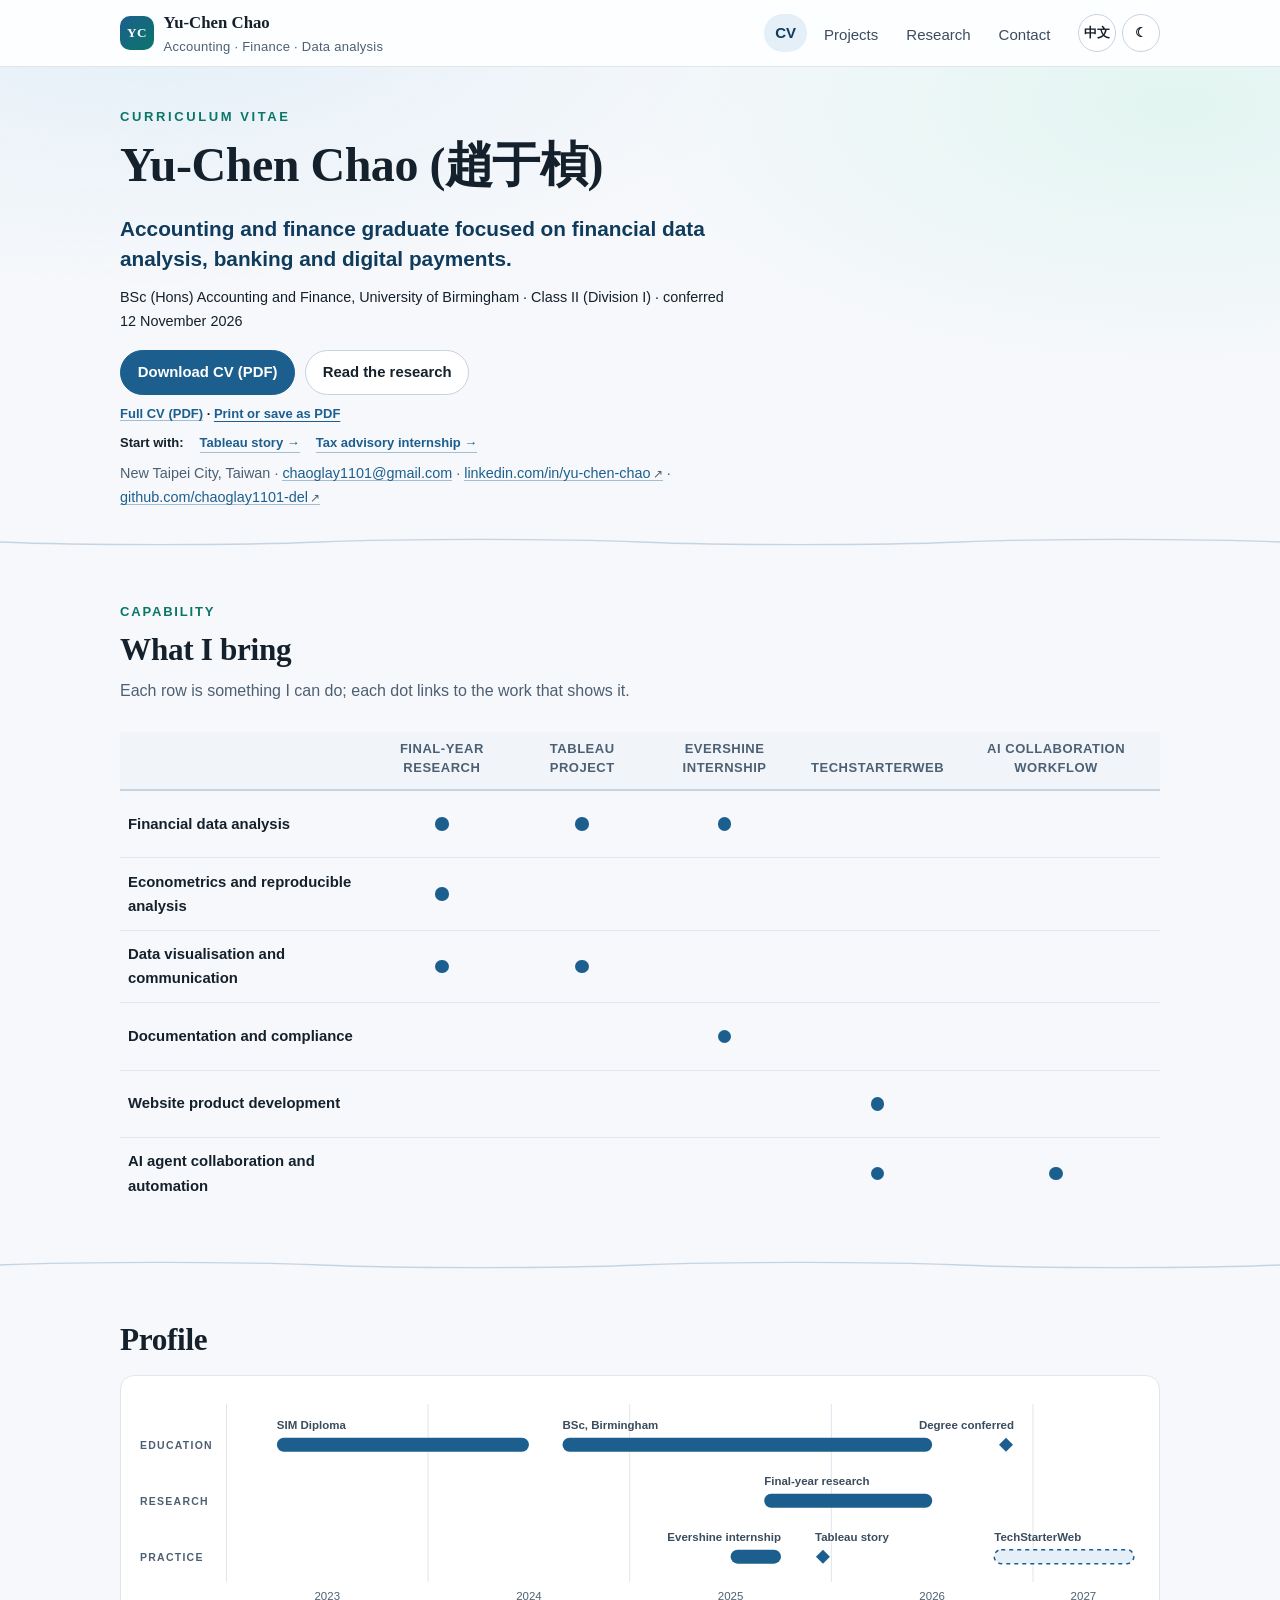
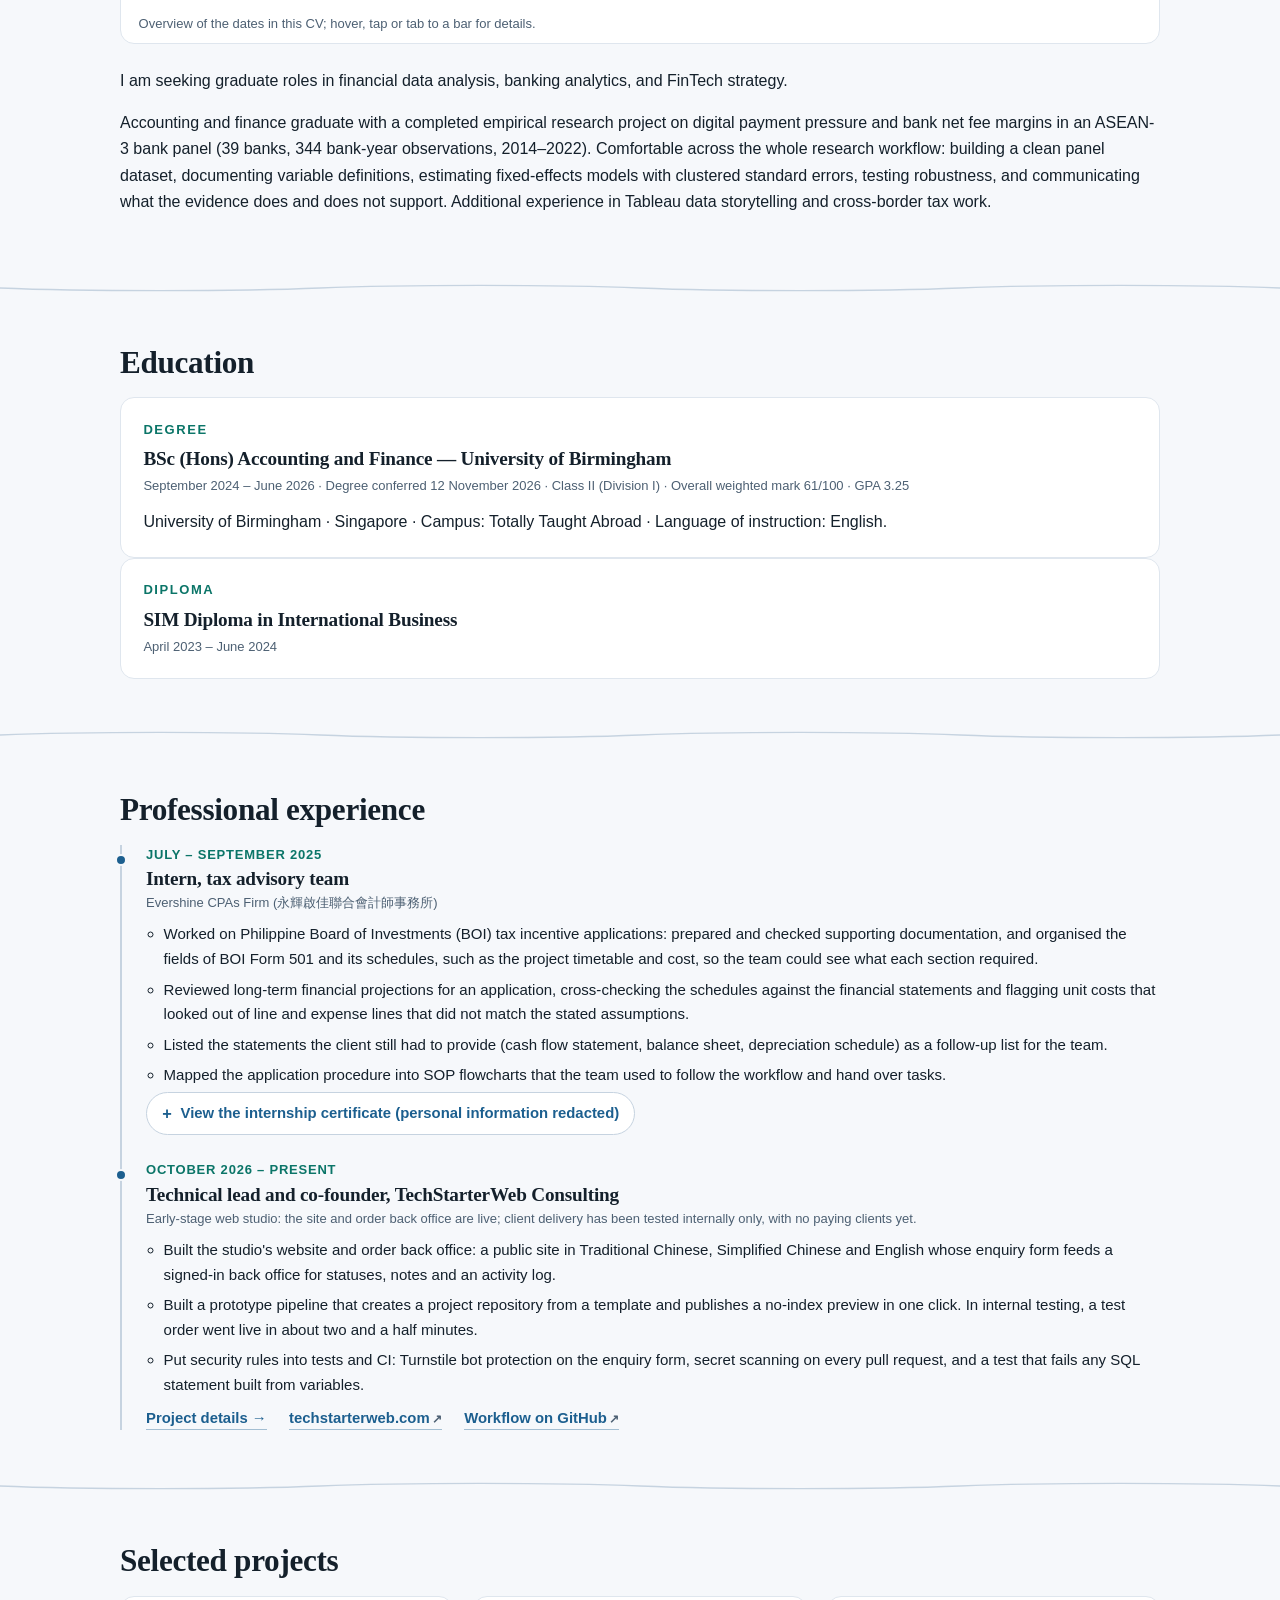
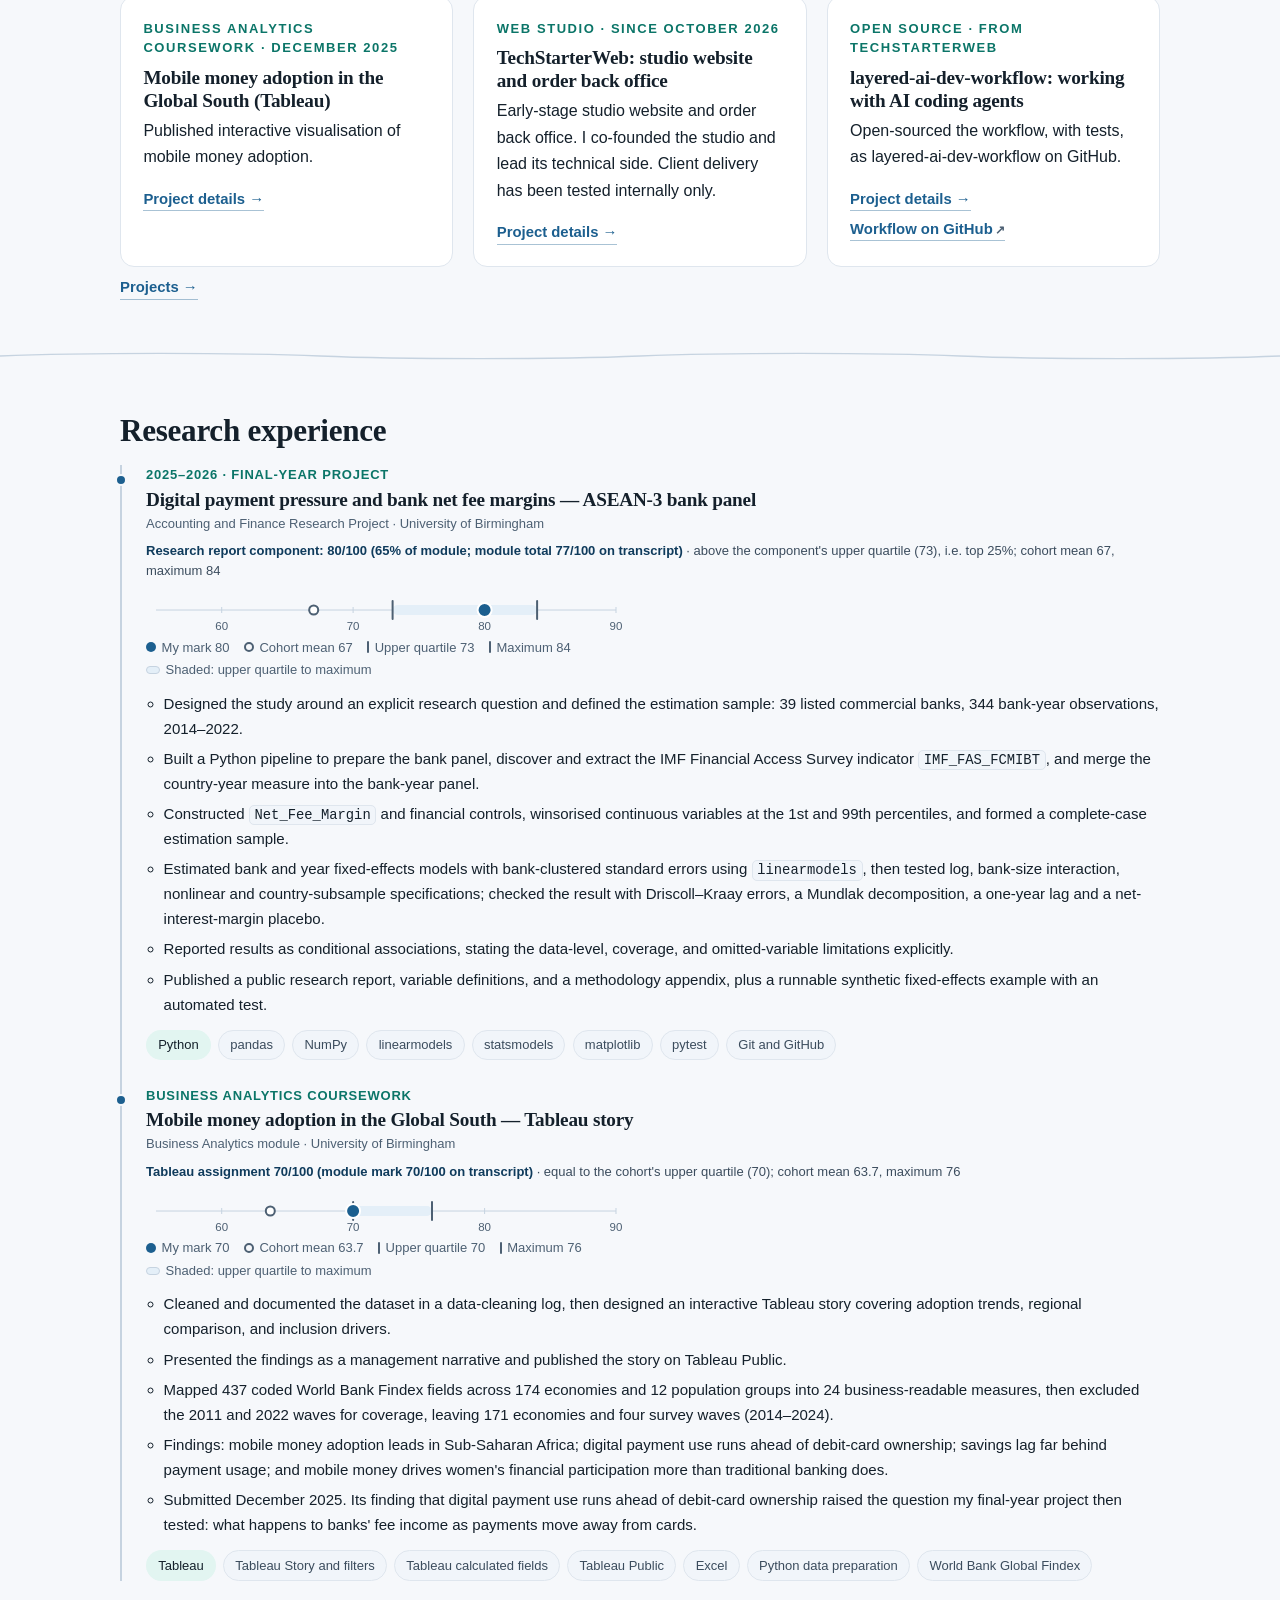
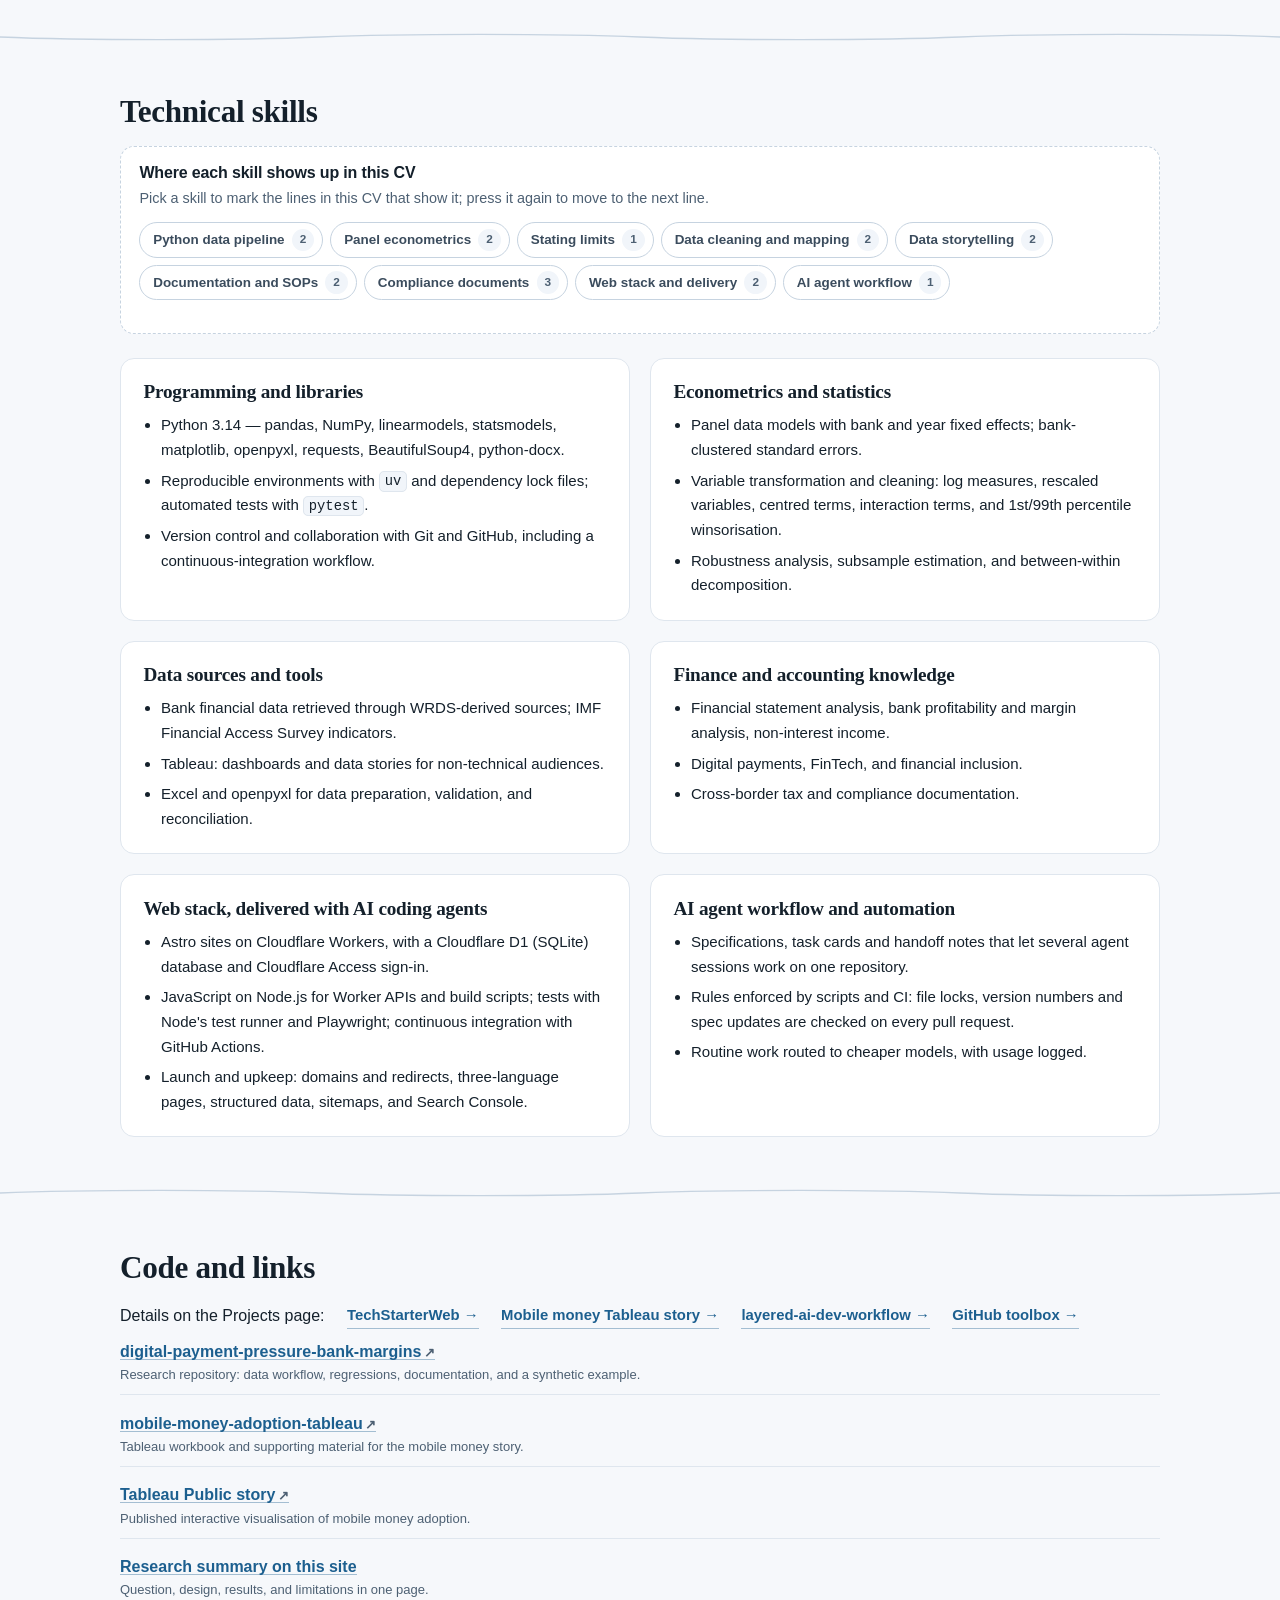
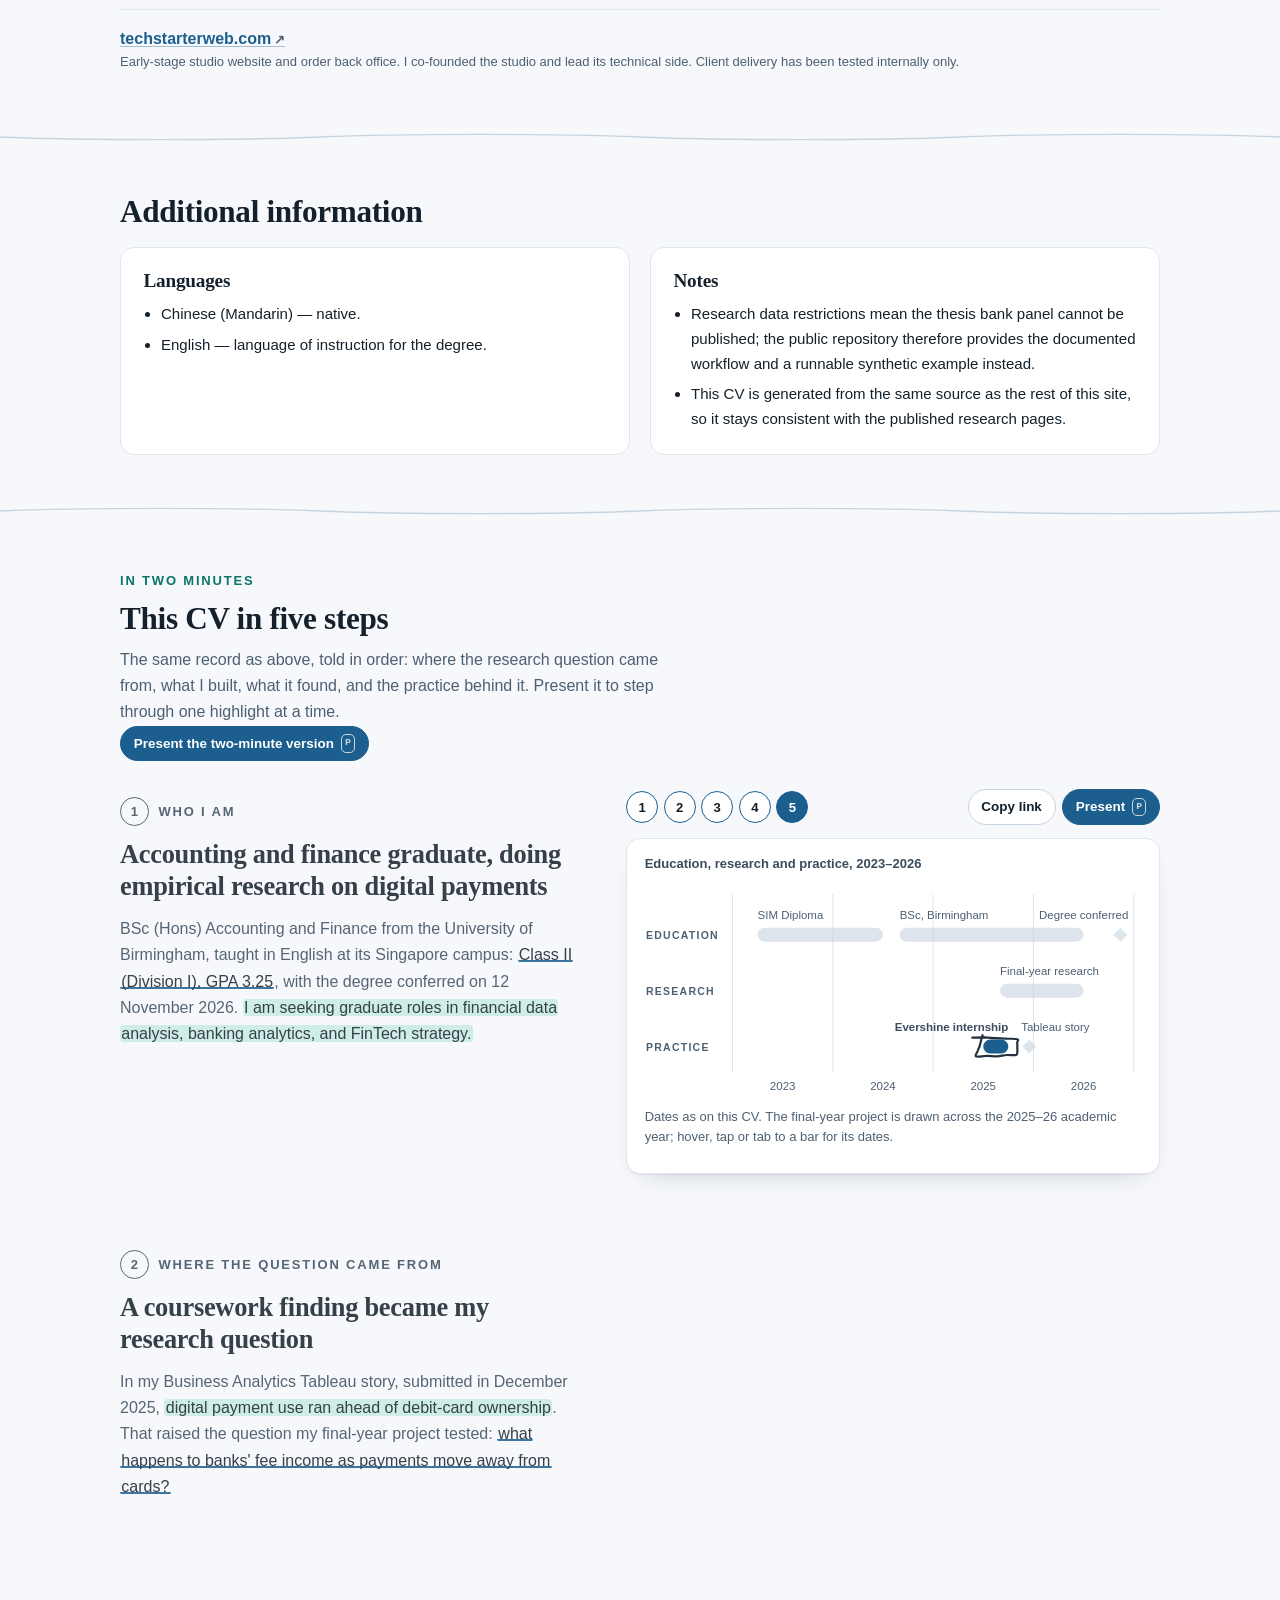
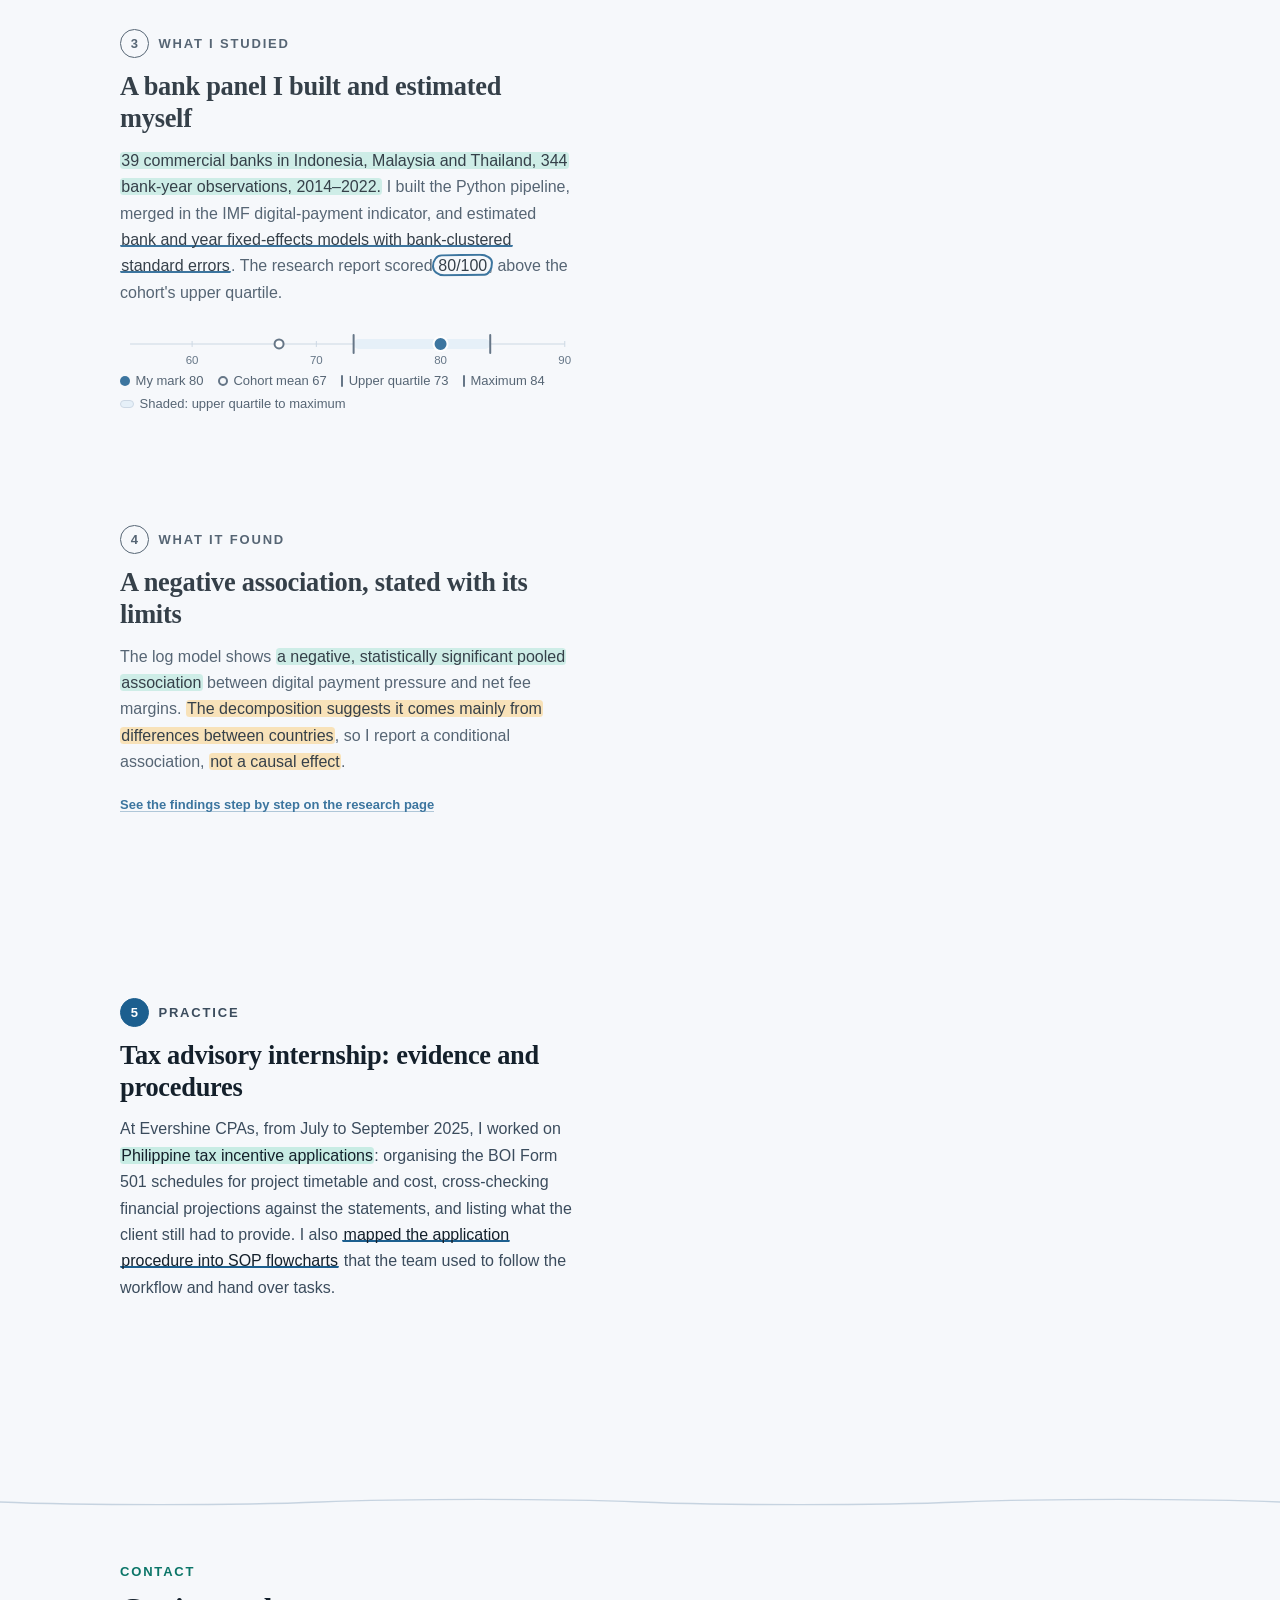
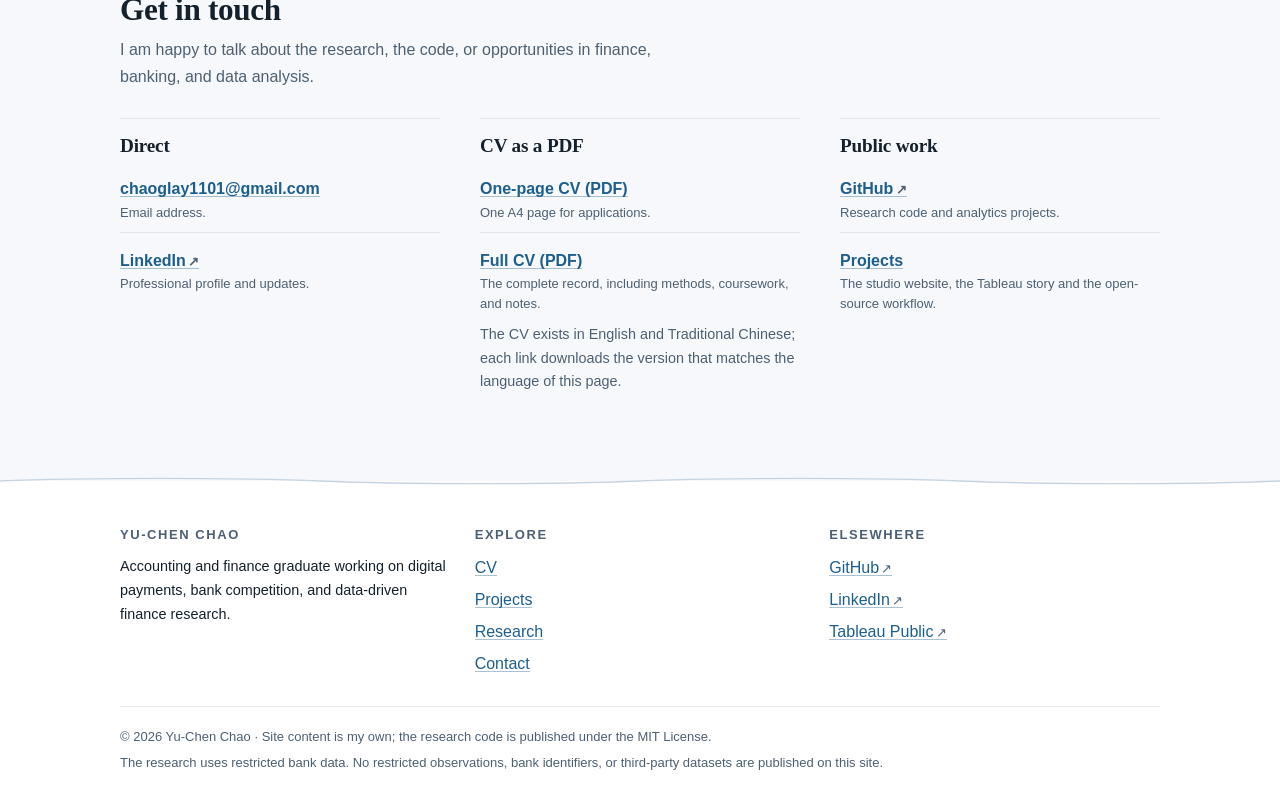
==== commit ab46c19e: "撤下生活照（網站、中英文 PDF），等正式照片再放回；手機首屏沒有照片時不留欄位 Co-Authored-By: Claude Opus 5.5 <noreply@anthropic.com>" ====
--- a/index.html
+++ b/index.html
@@ -121,7 +121,6 @@
             <a href="https://github.com/chaoglay1101-del" rel="noopener noreferrer" target="_blank">github.com/chaoglay1101-del</a>
           </p>
         </div>
-        <img class="cv-photo-page" src="assets/img/profile.jpg" alt="Portrait of Yu-Chen Chao" width="320" height="400" data-i18n-attr="alt:cv.photoAlt">
       </div>
     </div>
   </section>
--- a/assets/css/styles.css
+++ b/assets/css/styles.css
@@ -2613,13 +2613,15 @@
     padding-block: 1.5rem;
   }
 
-  .hero-layout:has(> .hero-text [data-i18n="home.hero.role"]) {
+  /* Name and portrait side by side on phones; only when a portrait is on the page
+     (it was taken down on 23 November 2026 until a formal photo replaces it). */
+  .hero-layout:has(> .hero-text [data-i18n="home.hero.role"]):has(> .cv-photo-page) {
     display: grid;
     grid-template-columns: minmax(0, 1fr) 4rem;
     gap: 0 0.75rem;
   }
 
-  .hero-layout > .hero-text:has([data-i18n="home.hero.role"]) {
+  .hero-layout:has(> .cv-photo-page) > .hero-text:has([data-i18n="home.hero.role"]) {
     display: contents;
   }
 
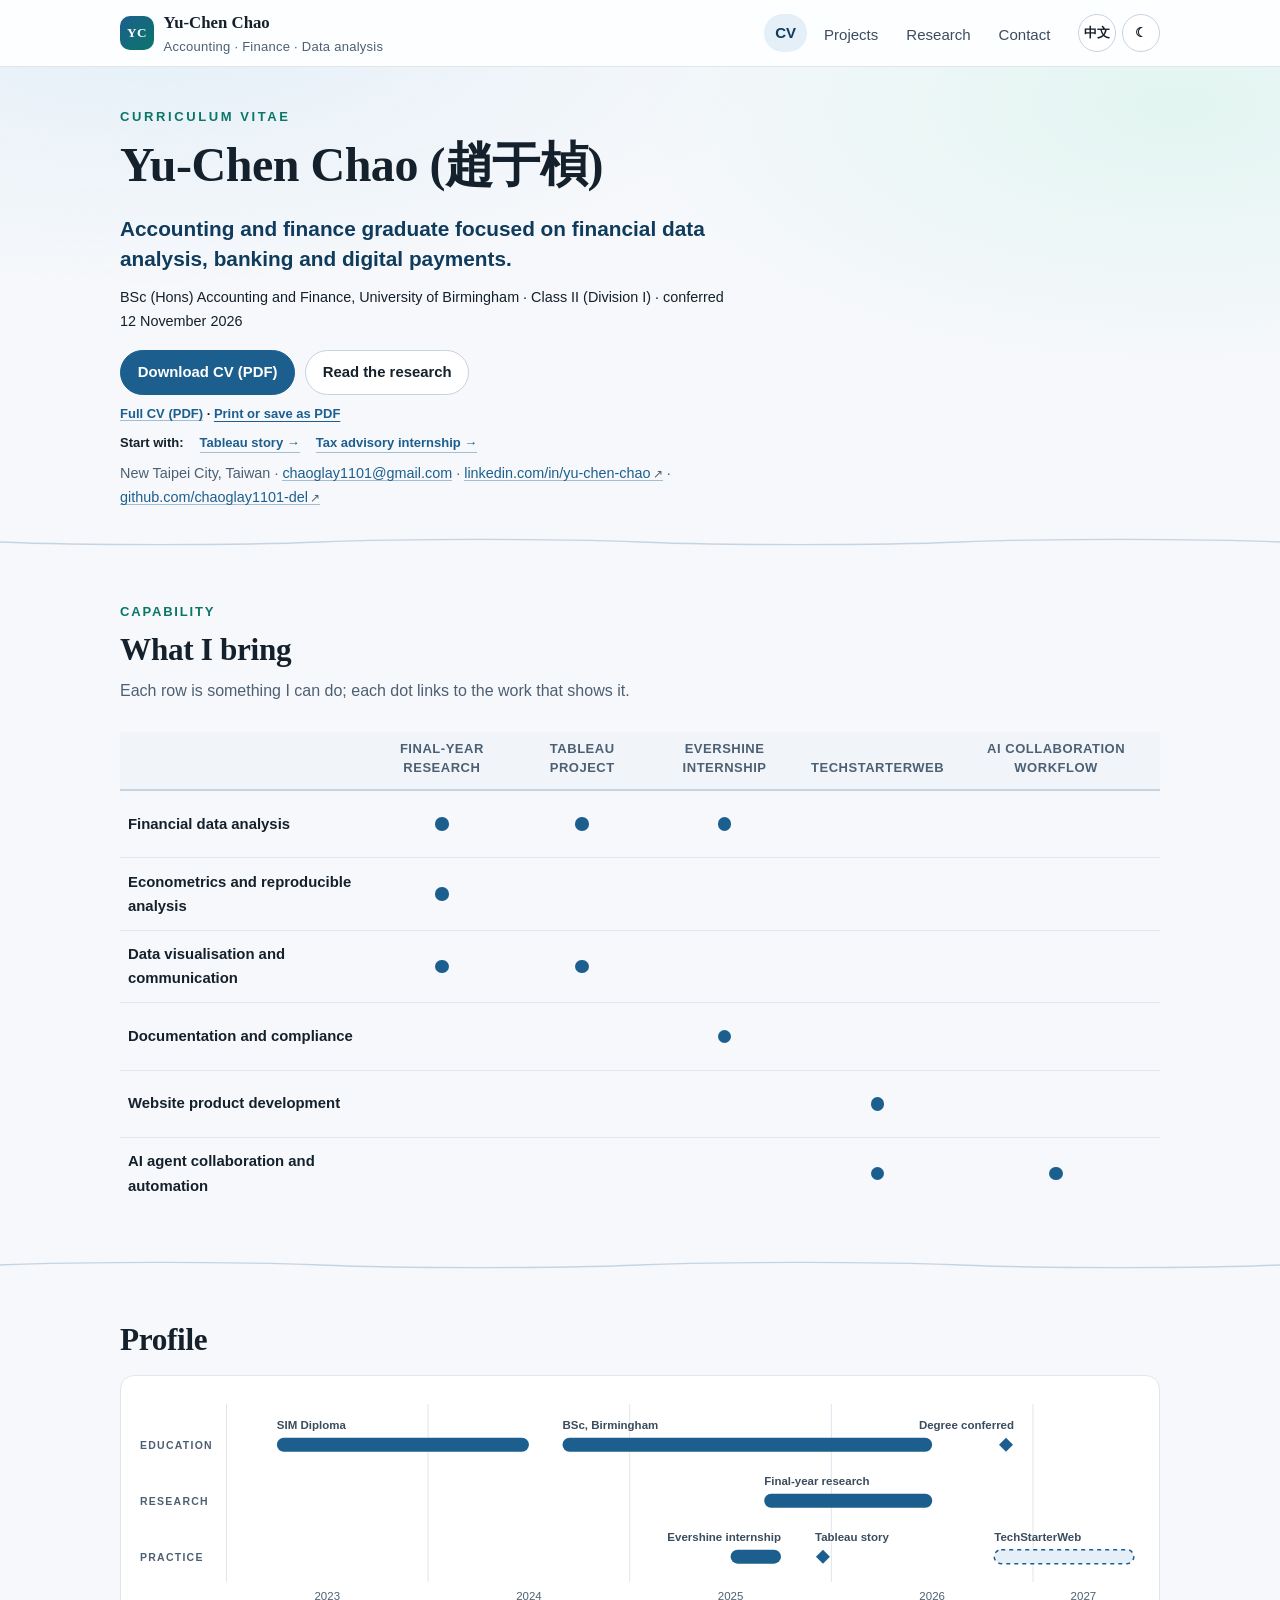
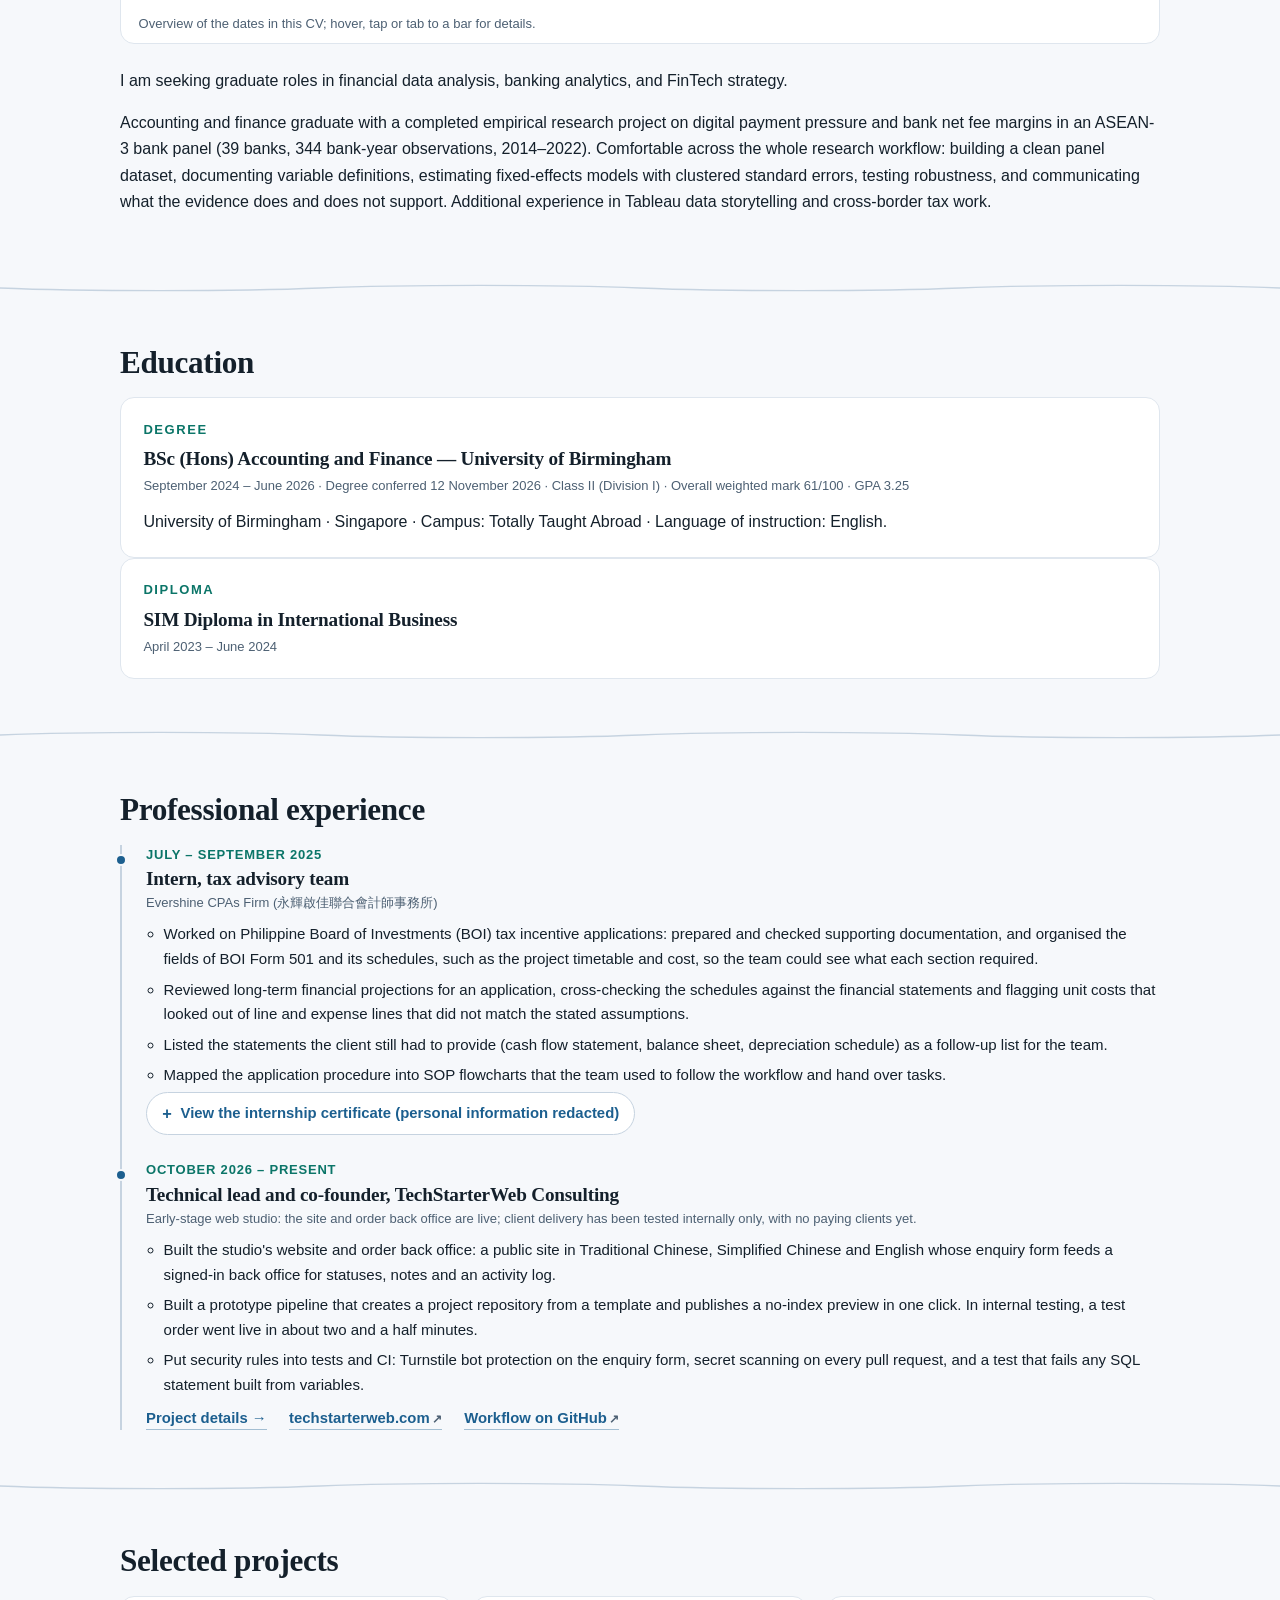
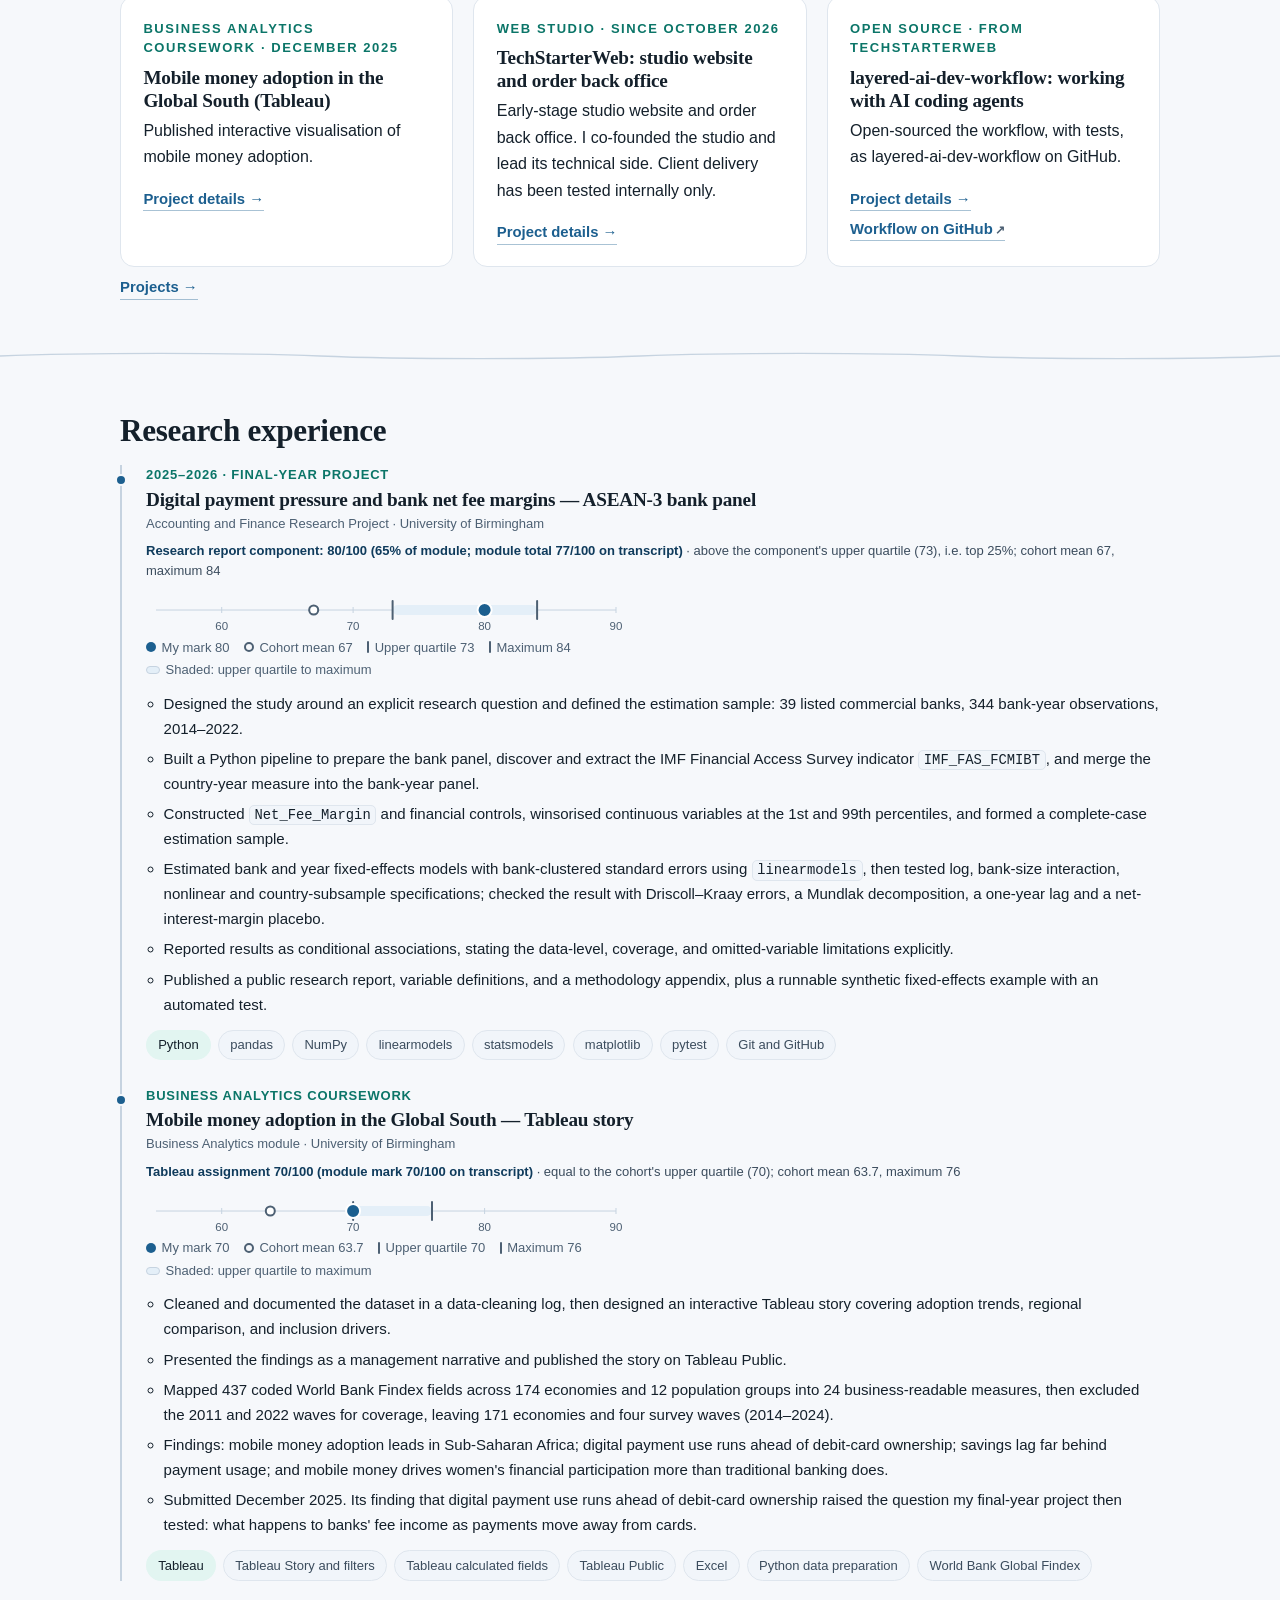
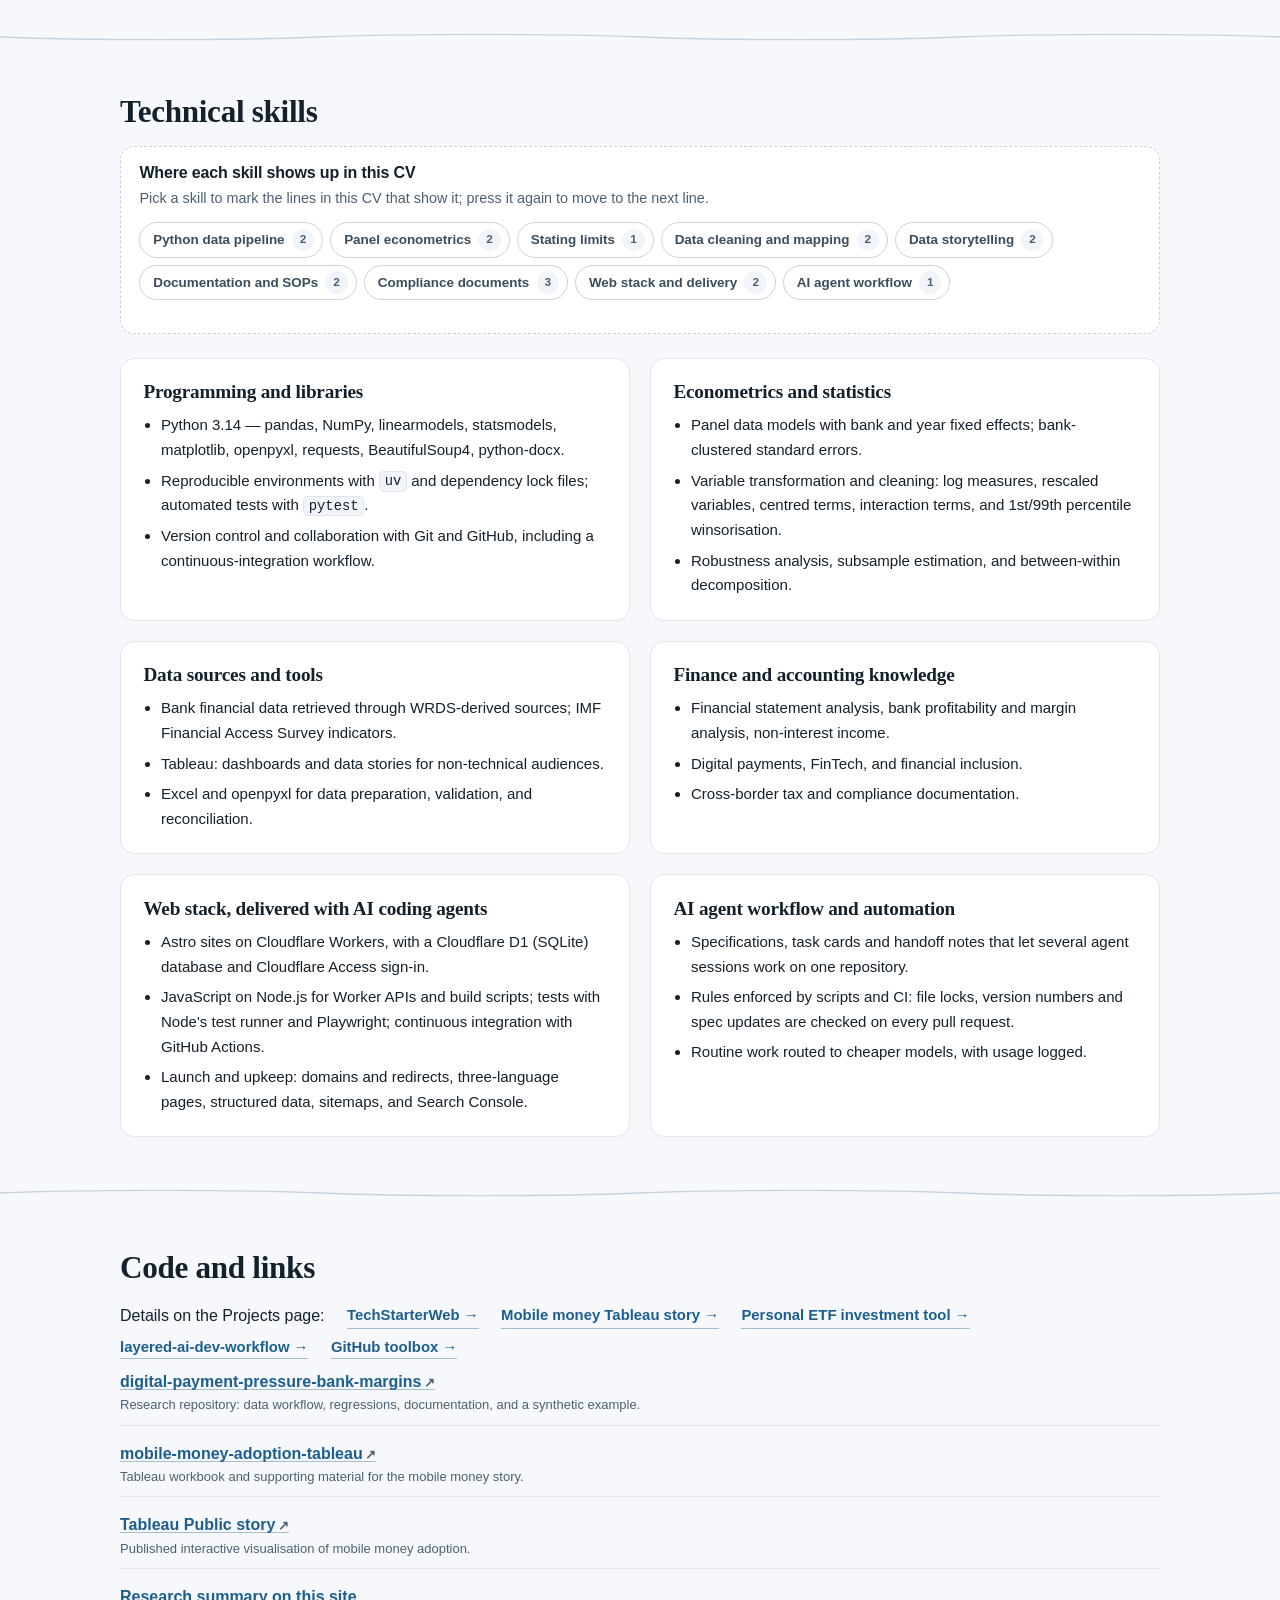
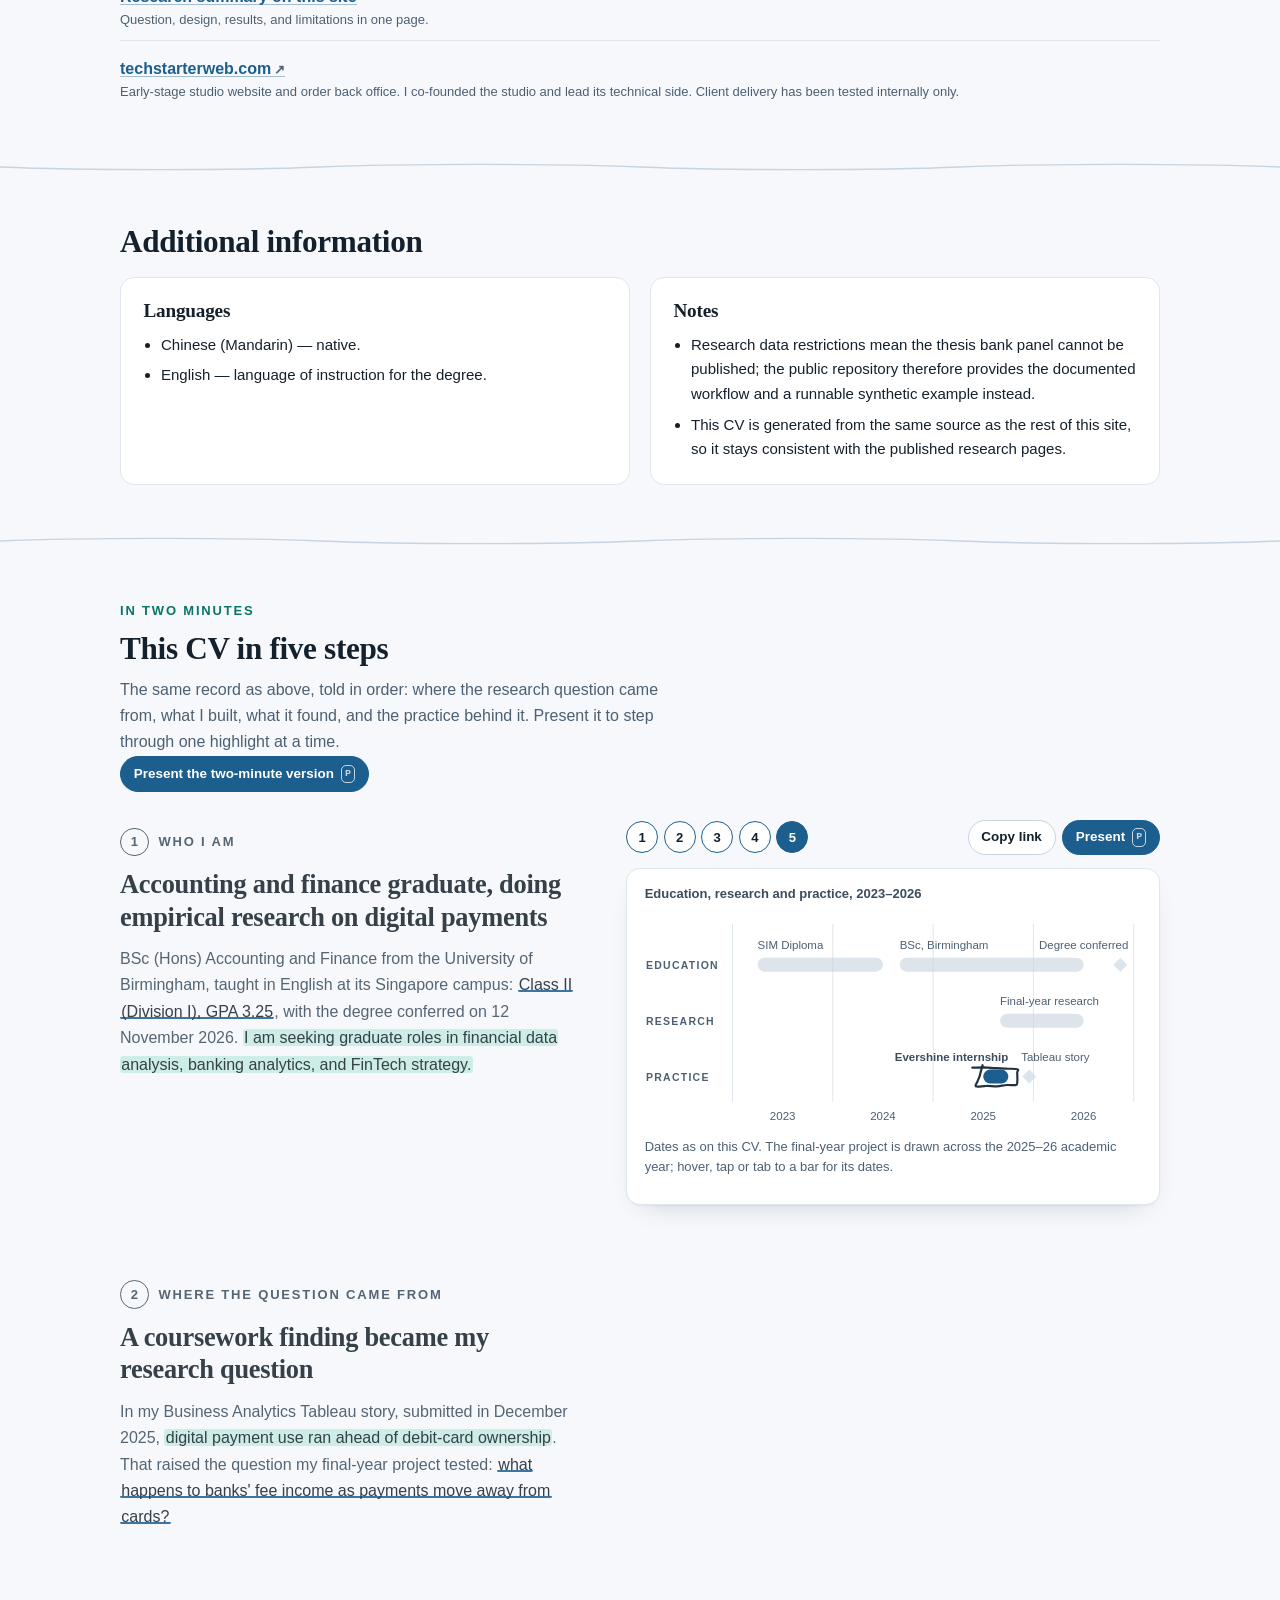
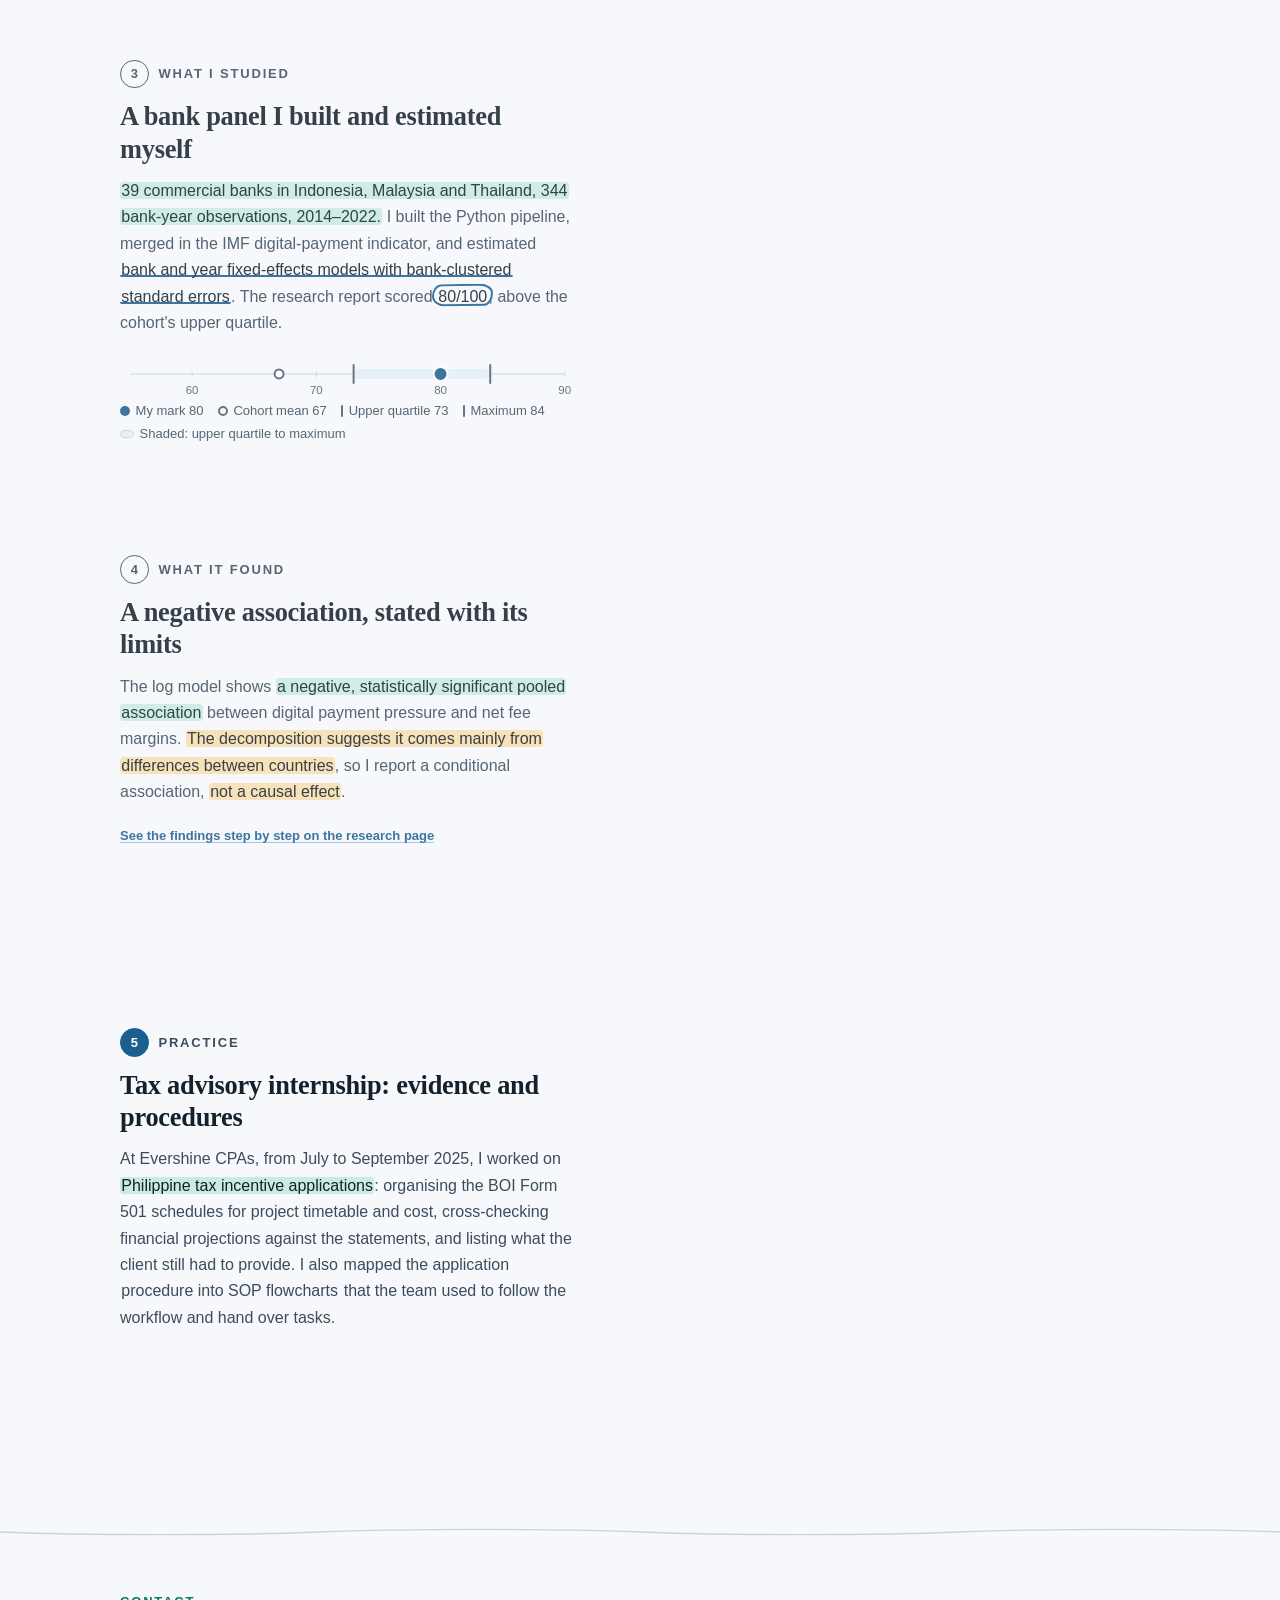
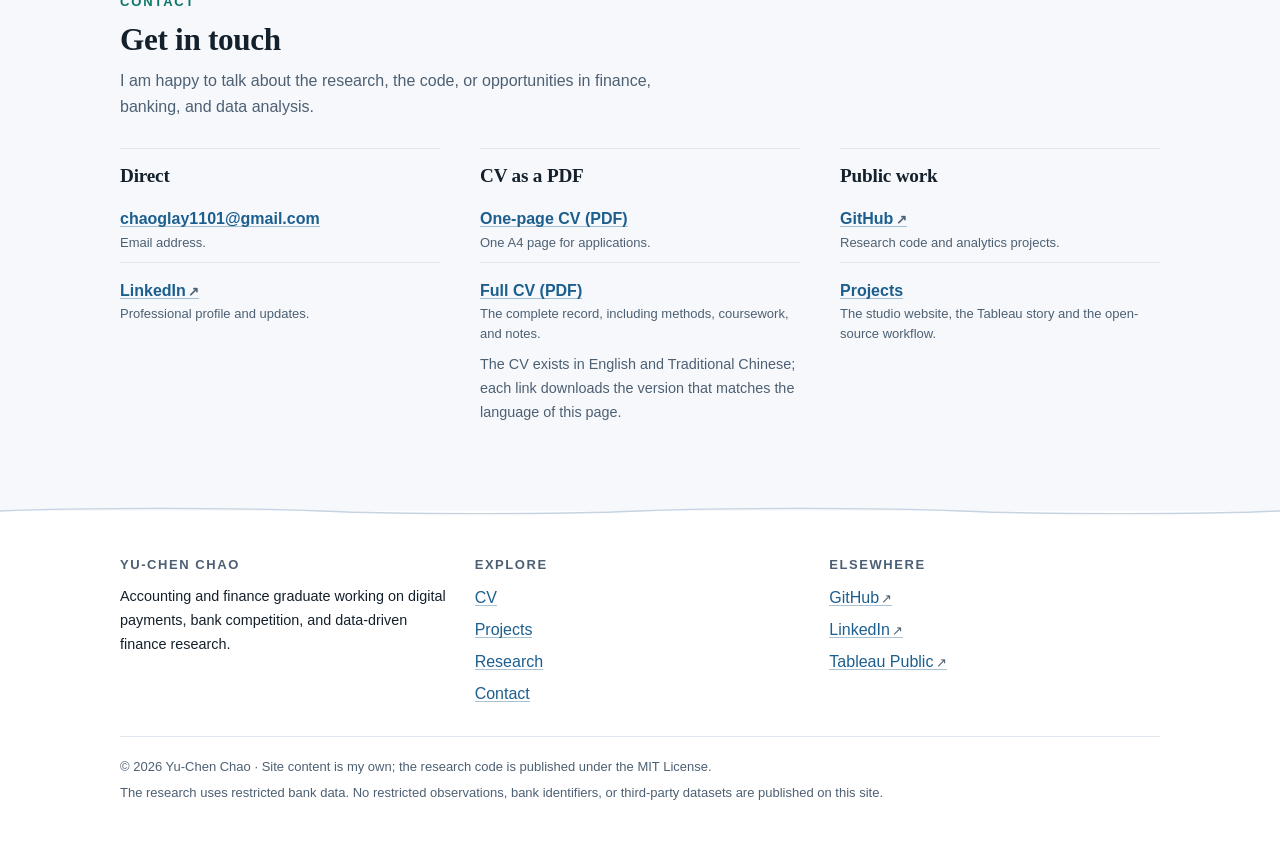
==== commit 64c6479b: "專案頁加個人 ETF 投資工具摘要（卡 ps-20261123-02）；規格書 v1.11 三方討論後開卡；執行器因基準分支不能動工，改由 Codex 實作、Gemini 審查、Claude 複核。 " ====
--- a/index.html
+++ b/index.html
@@ -463,6 +463,7 @@
         <span data-i18n="cv.projects.pageLead">Details on the Projects page:</span>
         <a href="projects.html#techstarterweb" data-i18n="cv.projects.pTsw">TechStarterWeb</a>
         <a href="projects.html#tableau" data-i18n="cv.projects.pTableau">Mobile money Tableau story</a>
+        <a href="projects.html#investment-tool" data-i18n="cv.projects.pInvestment">Personal ETF investment tool</a>
         <a href="projects.html#workflow" data-i18n="cv.projects.pWorkflow">layered-ai-dev-workflow</a>
         <a href="projects.html#github-toolbox" data-i18n="cv.projects.pGhtb">GitHub toolbox</a>
       </p>
--- a/assets/css/styles.css
+++ b/assets/css/styles.css
@@ -1463,17 +1463,6 @@
 
 .hero .btn-group + p.small {
   margin-top: 0.9rem;
-}
-
-/* The research card has its own row above the four remaining projects. */
-@media (min-width: 52rem) {
-  .project-index--five {
-    grid-template-columns: repeat(2, minmax(0, 1fr));
-  }
-
-  .project-index--five > :first-child {
-    grid-column: 1 / -1;
-  }
 }
 
 .project-index a {
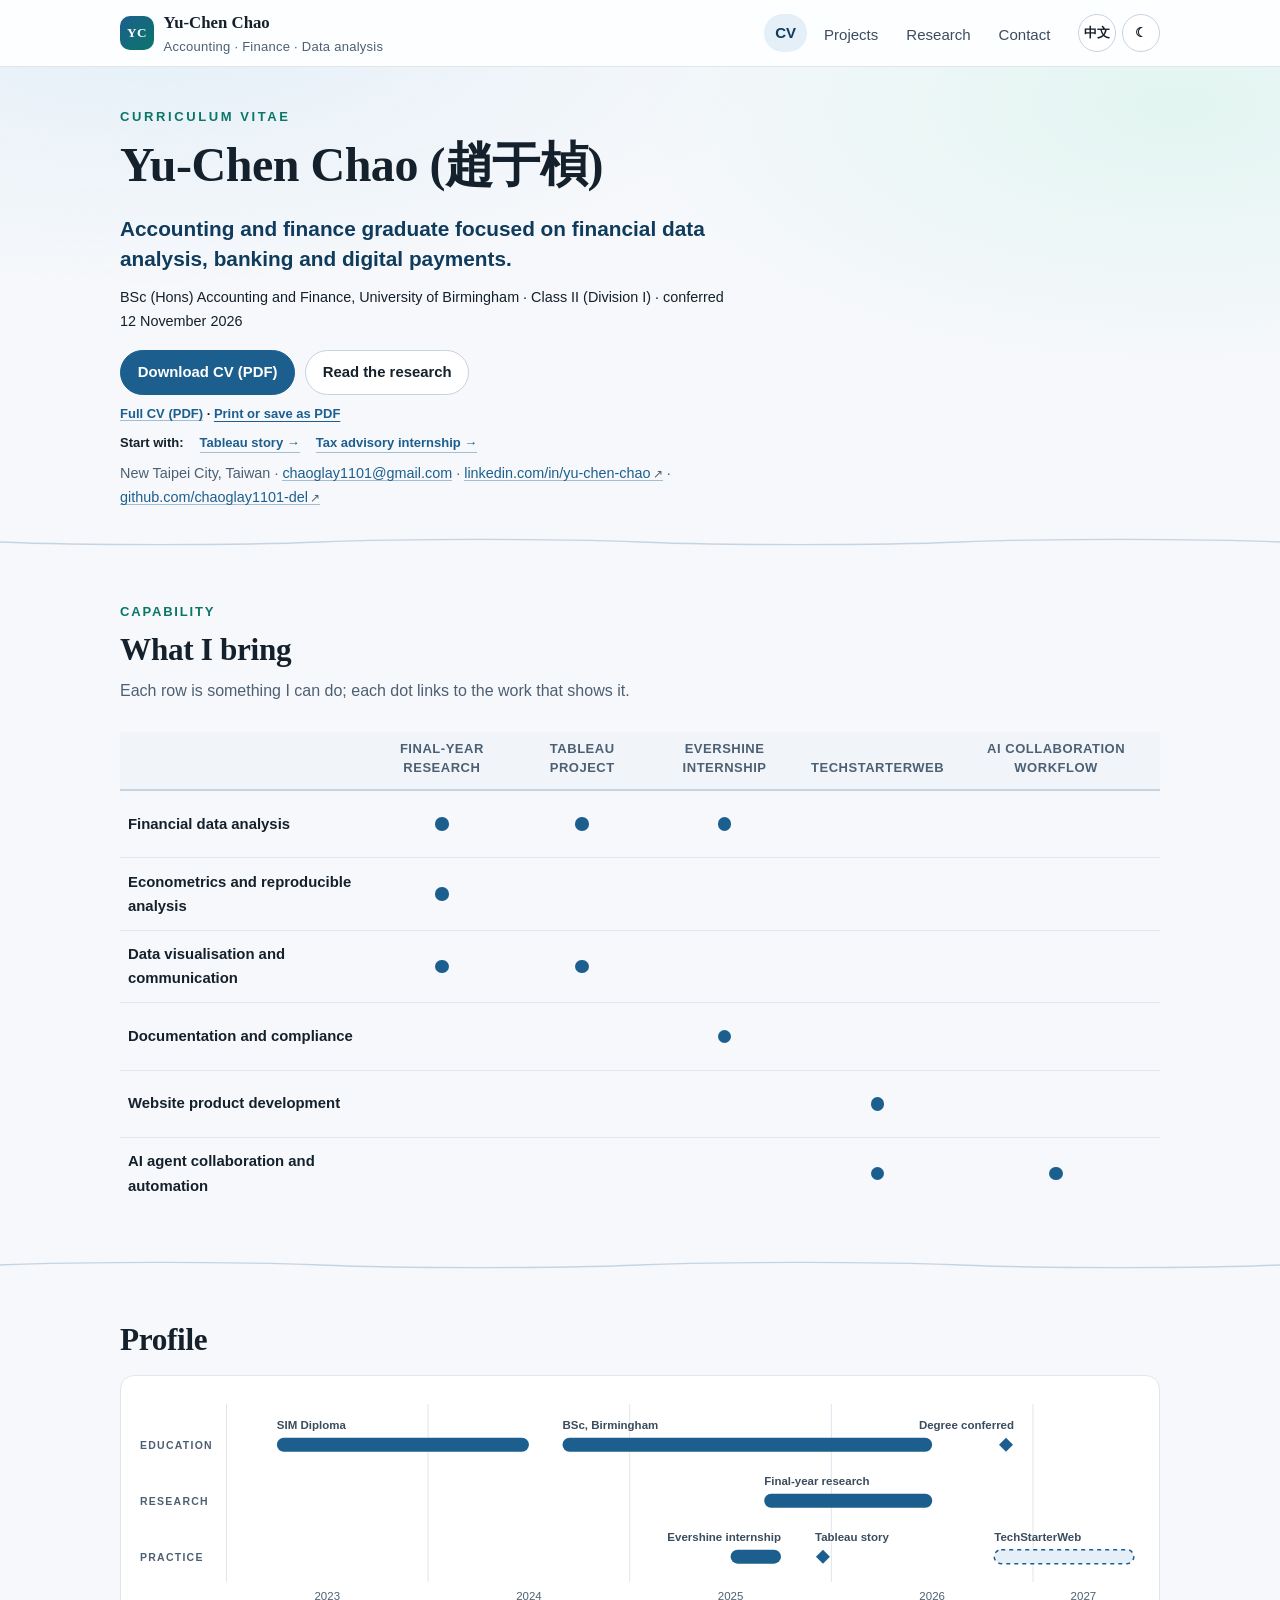
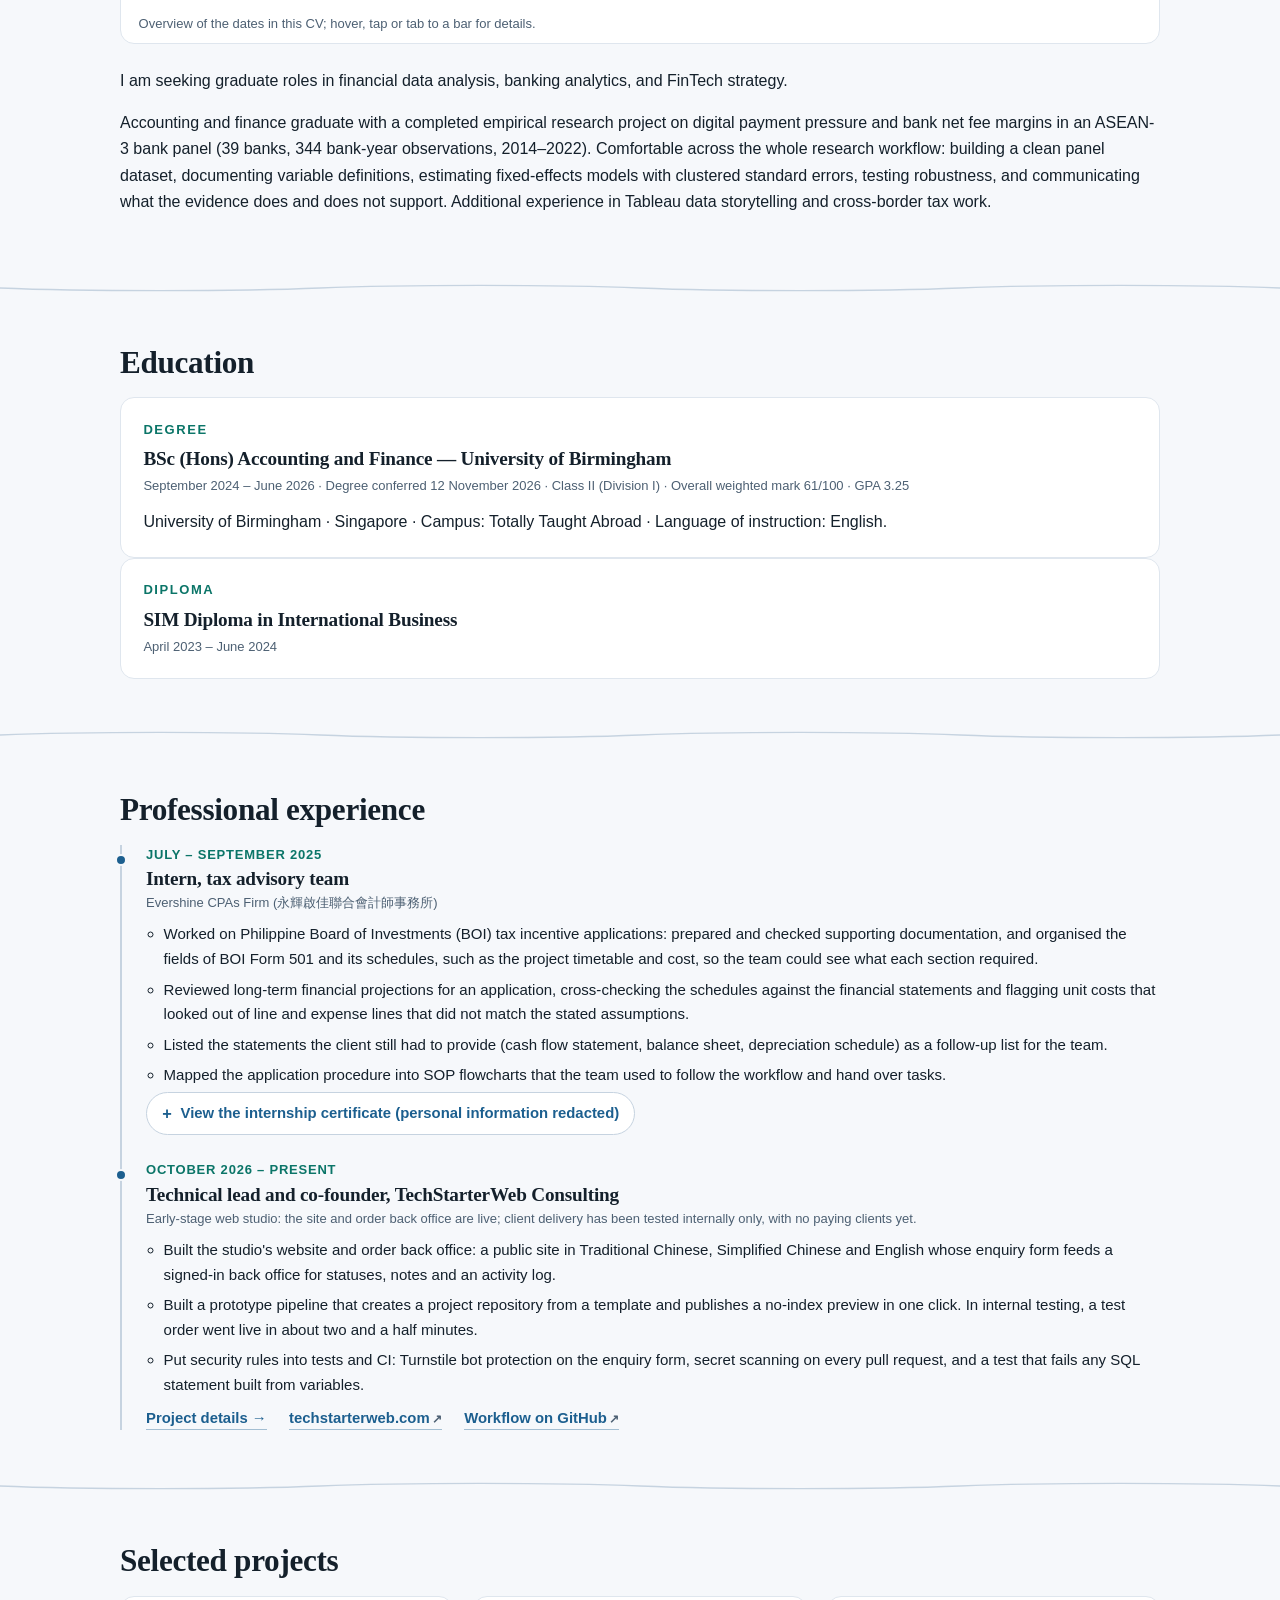
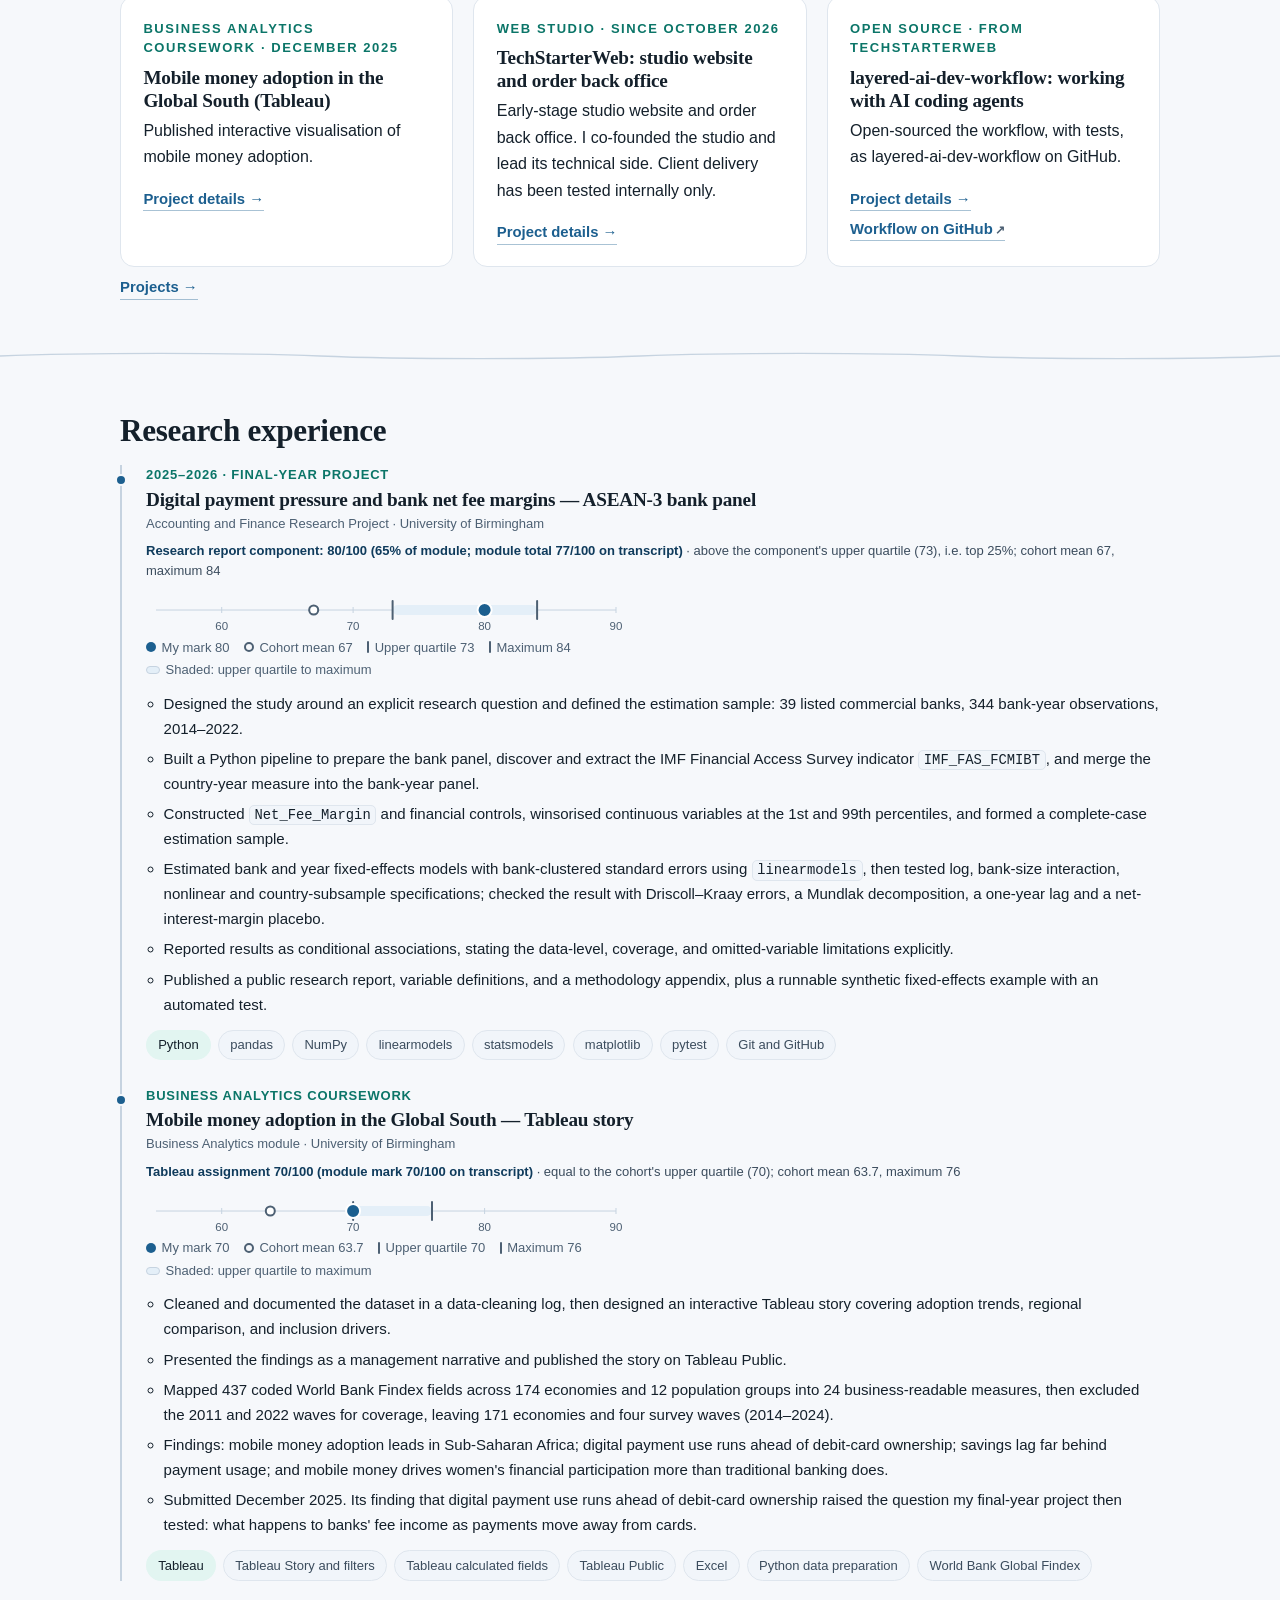
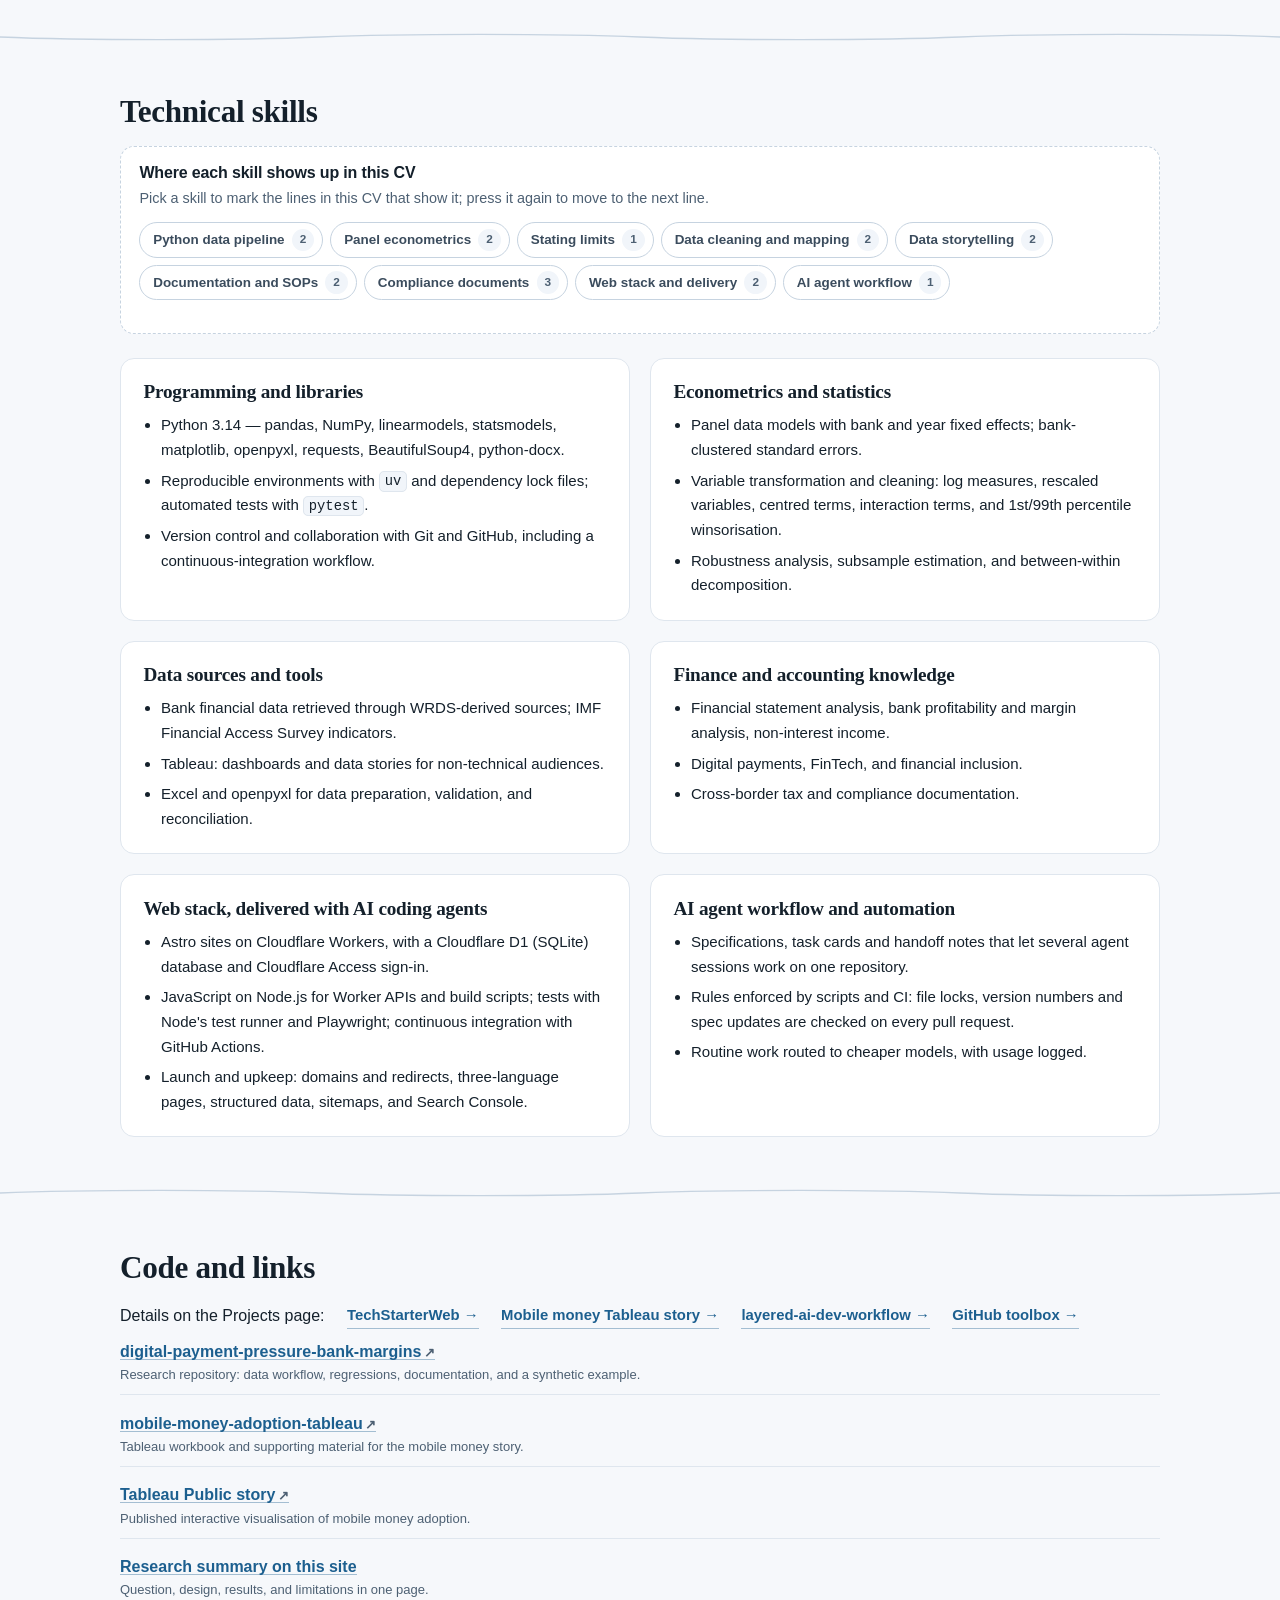
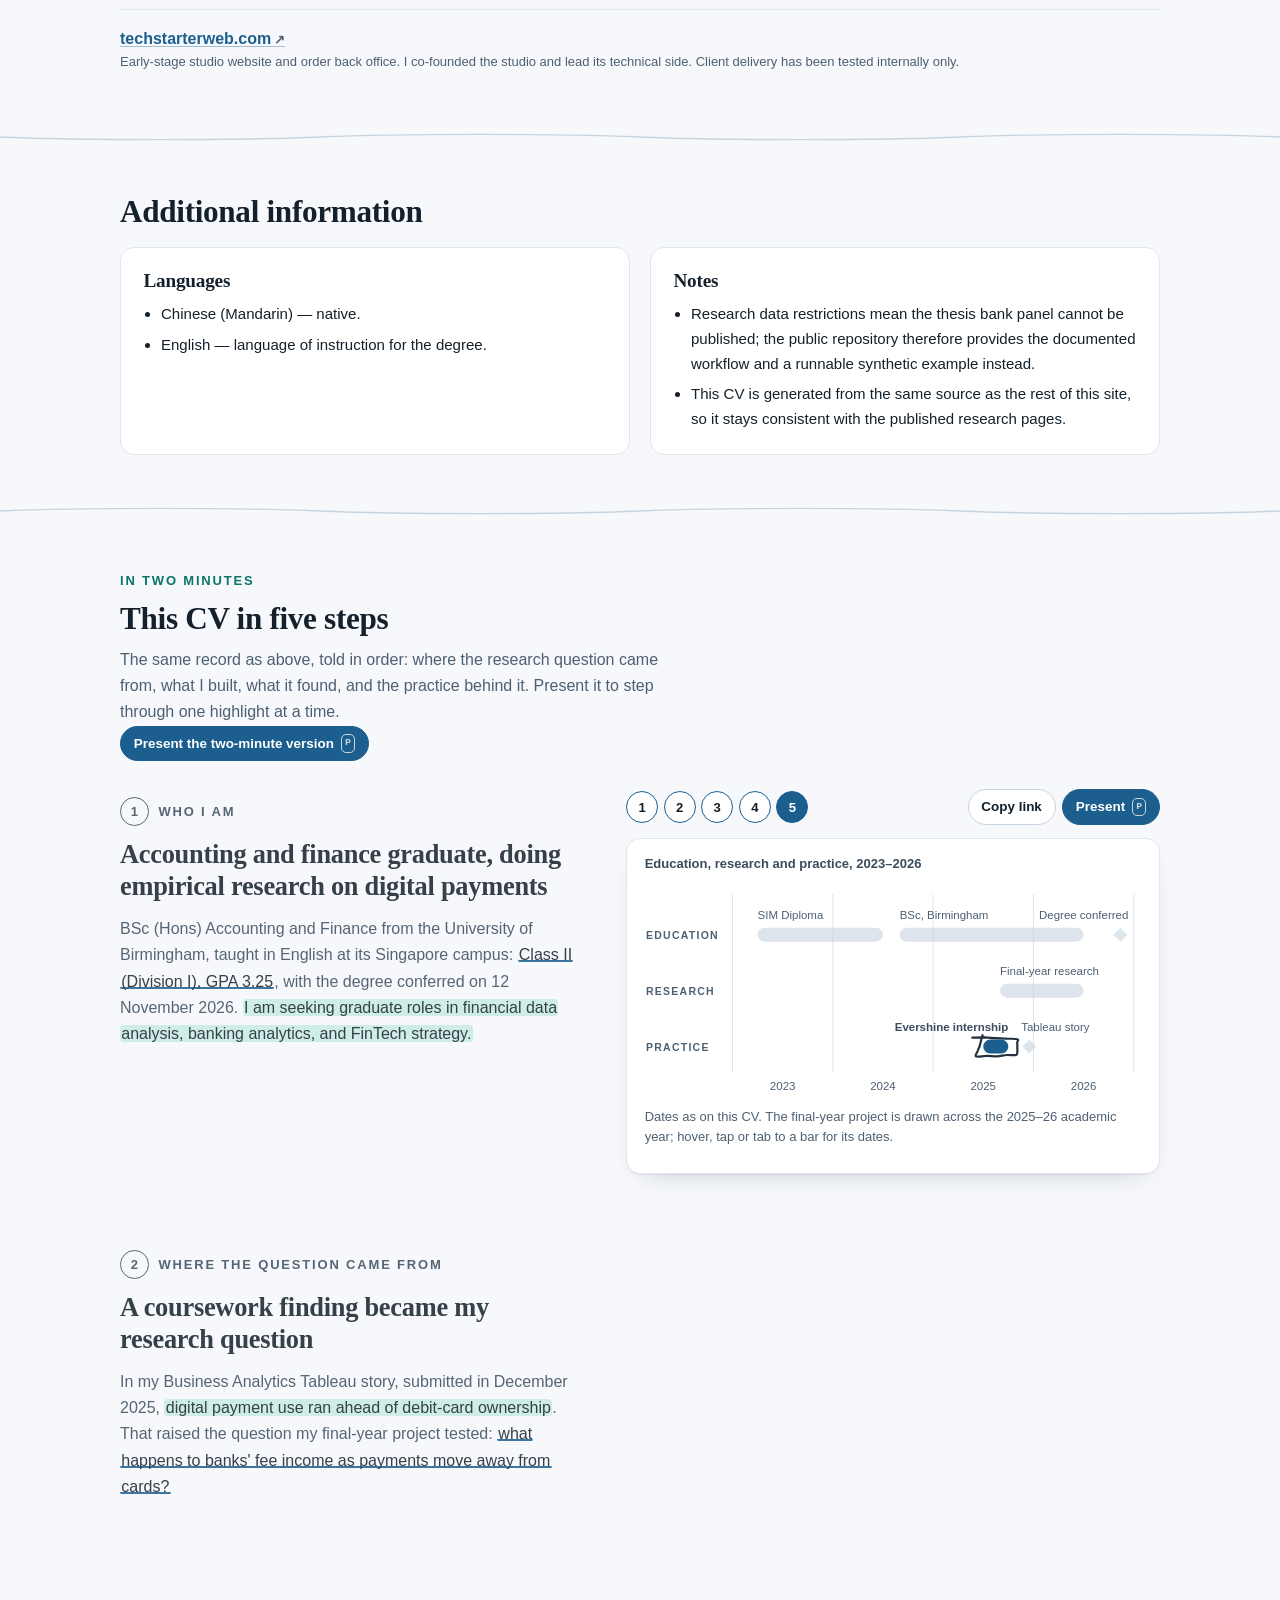
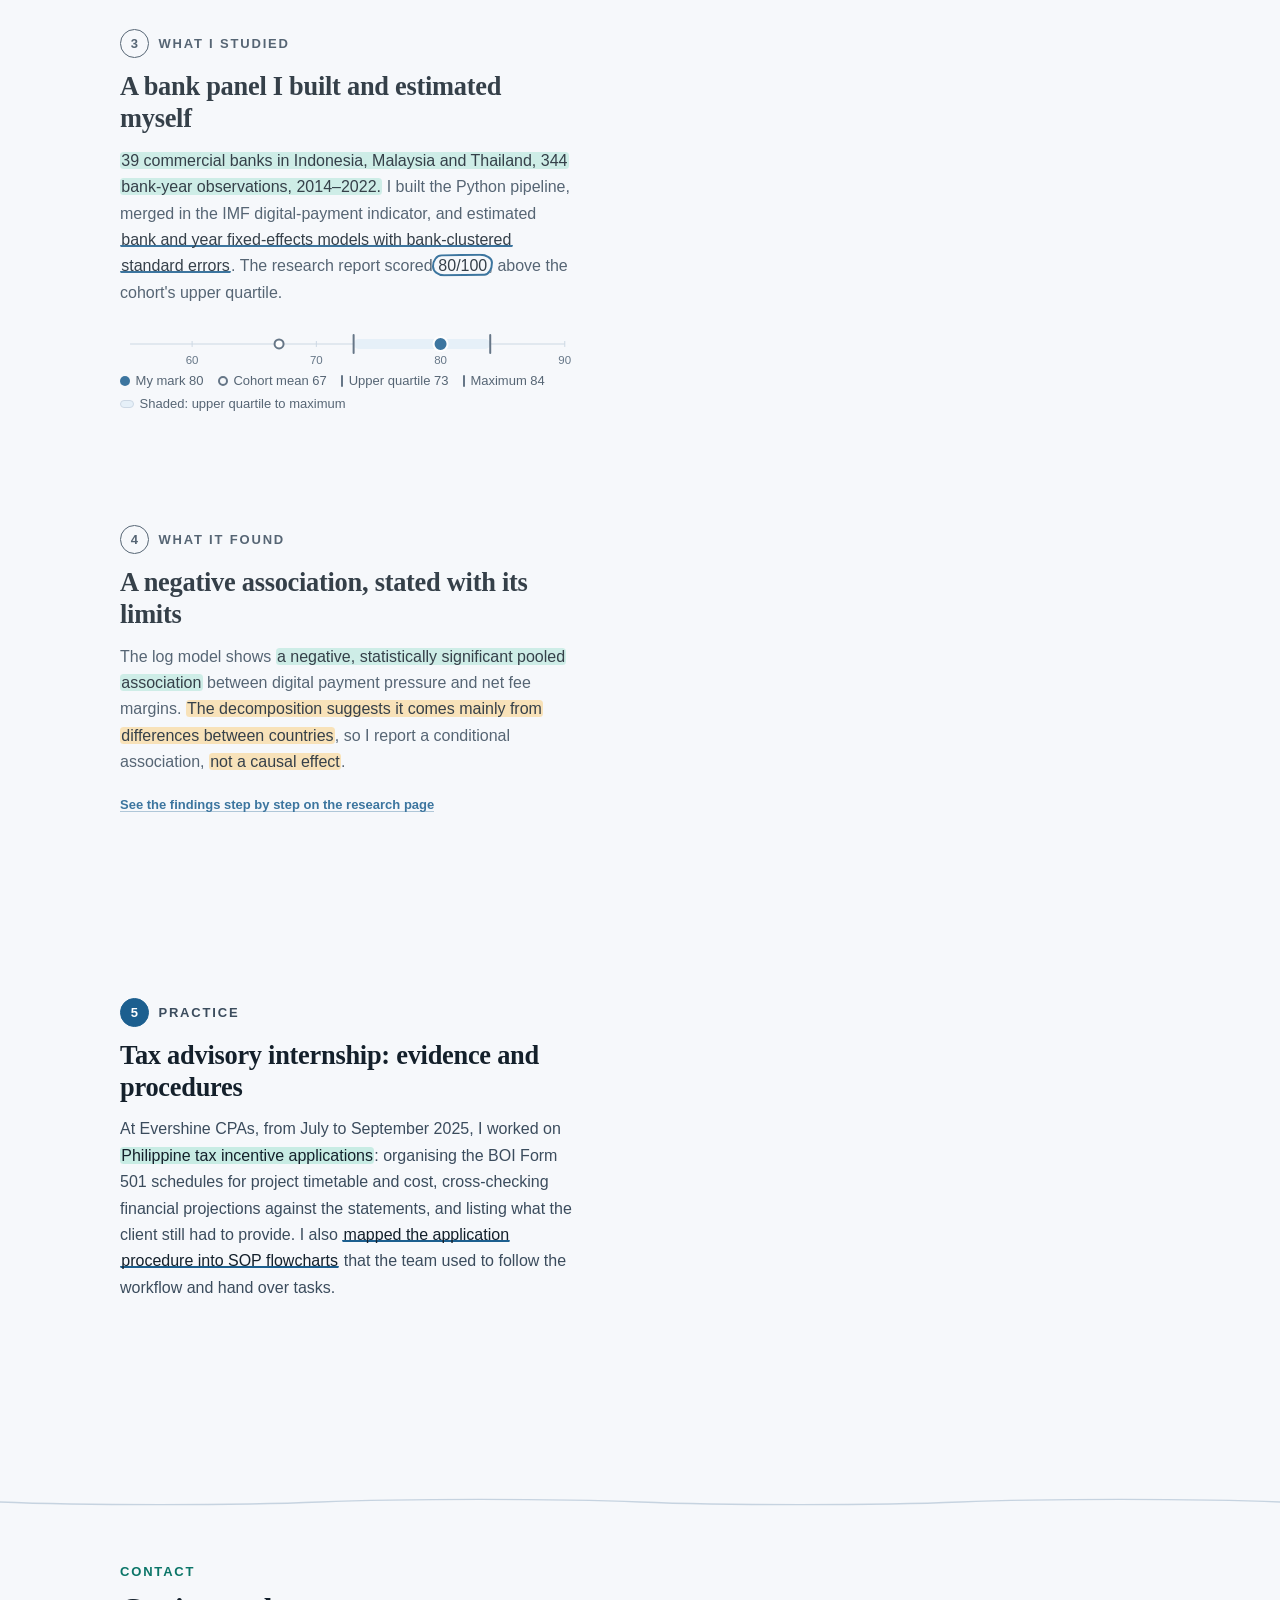
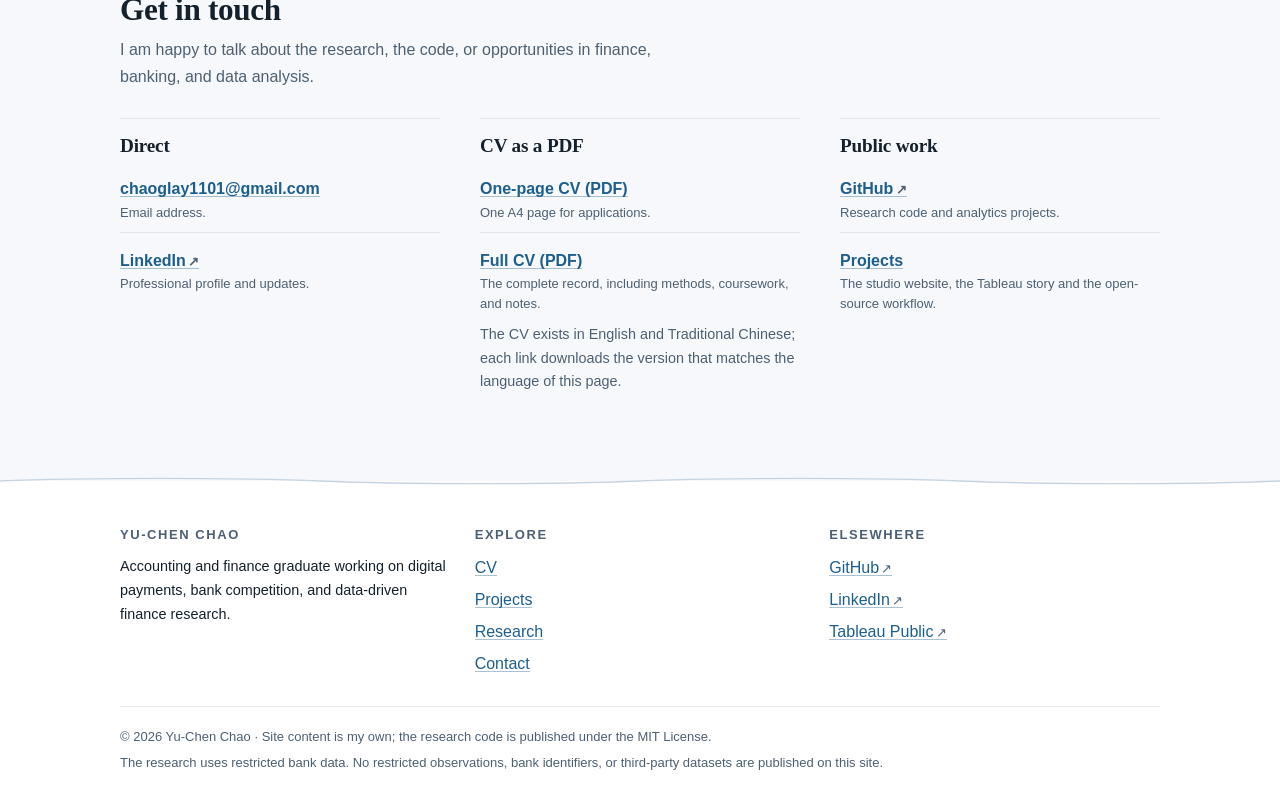
==== commit b4e68fc1: "Merge pull request #35 from chaoglay1101-del/site-refresh-1123 網站對齊工程進度、HR 角度調整；拿掉研究所規劃" ====
--- a/index.html
+++ b/index.html
@@ -463,7 +463,6 @@
         <span data-i18n="cv.projects.pageLead">Details on the Projects page:</span>
         <a href="projects.html#techstarterweb" data-i18n="cv.projects.pTsw">TechStarterWeb</a>
         <a href="projects.html#tableau" data-i18n="cv.projects.pTableau">Mobile money Tableau story</a>
-        <a href="projects.html#investment-tool" data-i18n="cv.projects.pInvestment">Personal ETF investment tool</a>
         <a href="projects.html#workflow" data-i18n="cv.projects.pWorkflow">layered-ai-dev-workflow</a>
         <a href="projects.html#github-toolbox" data-i18n="cv.projects.pGhtb">GitHub toolbox</a>
       </p>
--- a/assets/css/styles.css
+++ b/assets/css/styles.css
@@ -1463,6 +1463,17 @@
 
 .hero .btn-group + p.small {
   margin-top: 0.9rem;
+}
+
+/* The research card has its own row above the four remaining projects. */
+@media (min-width: 52rem) {
+  .project-index--five {
+    grid-template-columns: repeat(2, minmax(0, 1fr));
+  }
+
+  .project-index--five > :first-child {
+    grid-column: 1 / -1;
+  }
 }
 
 .project-index a {
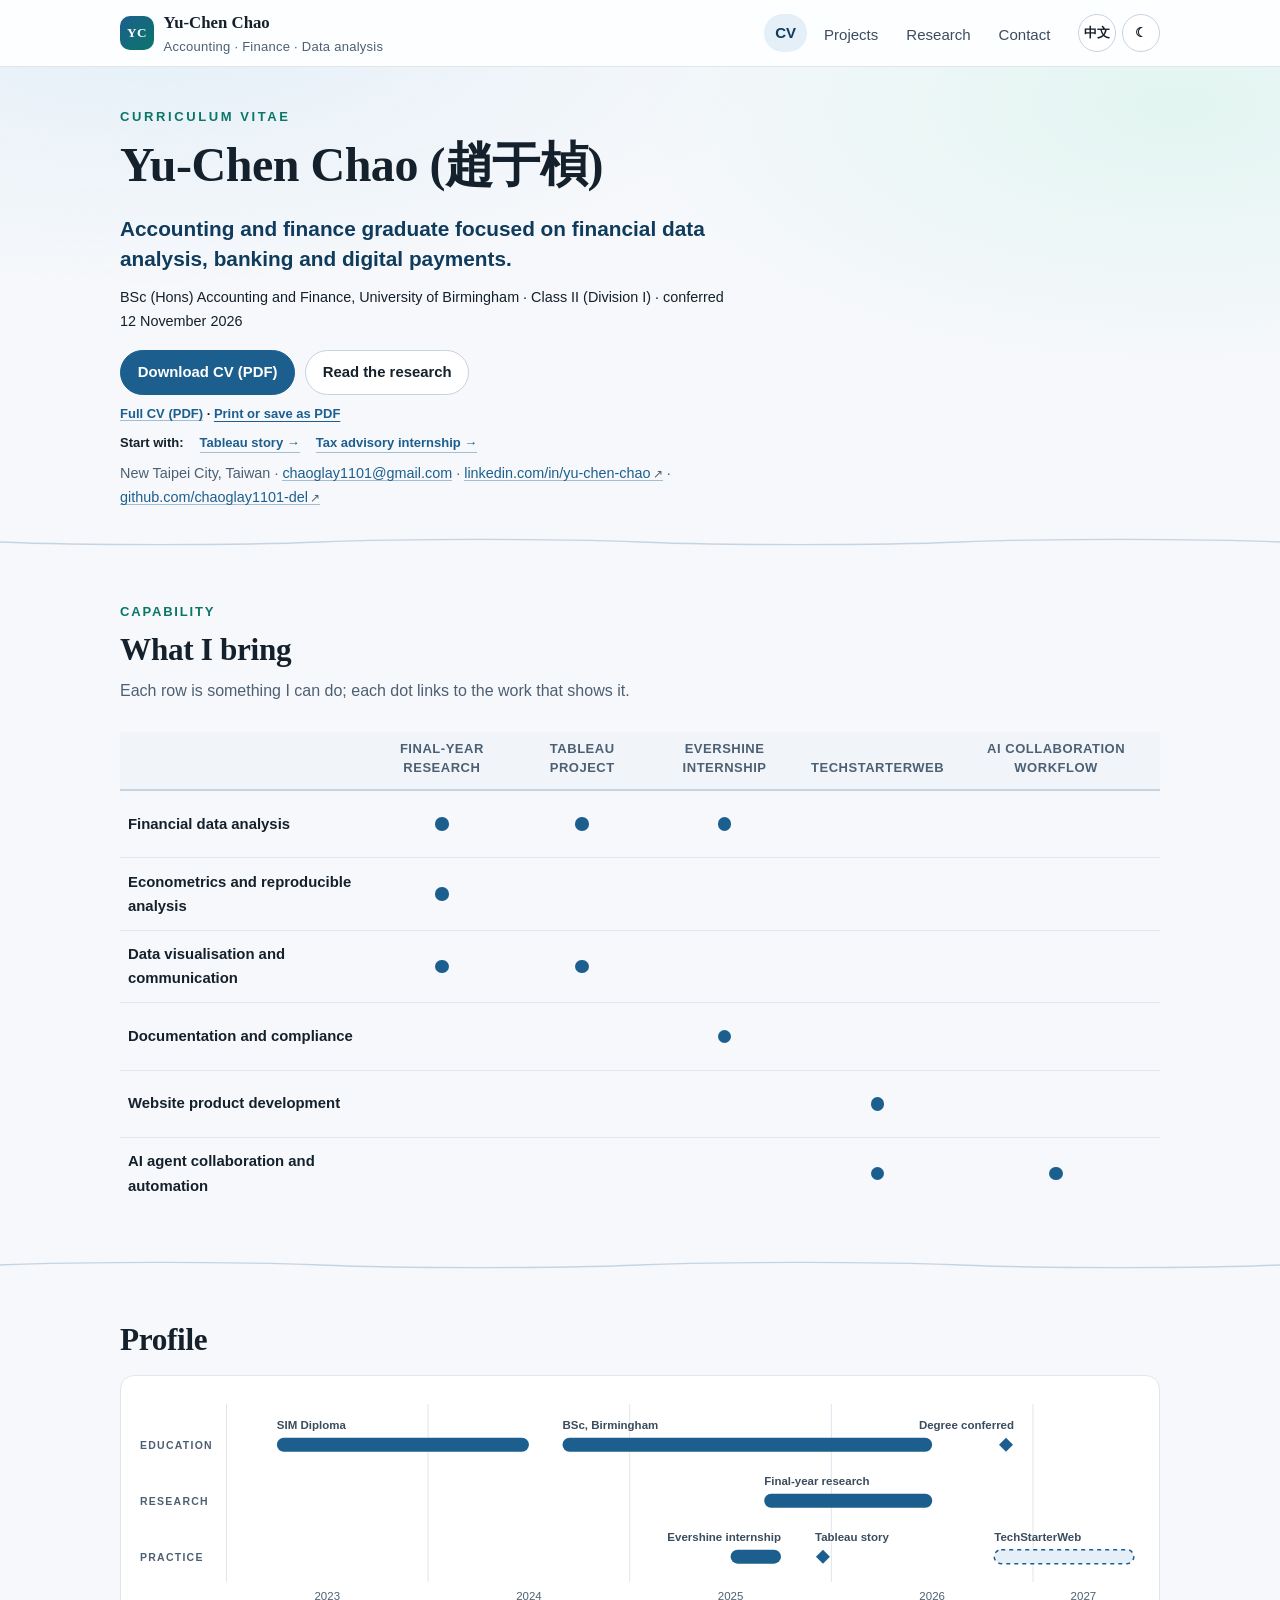
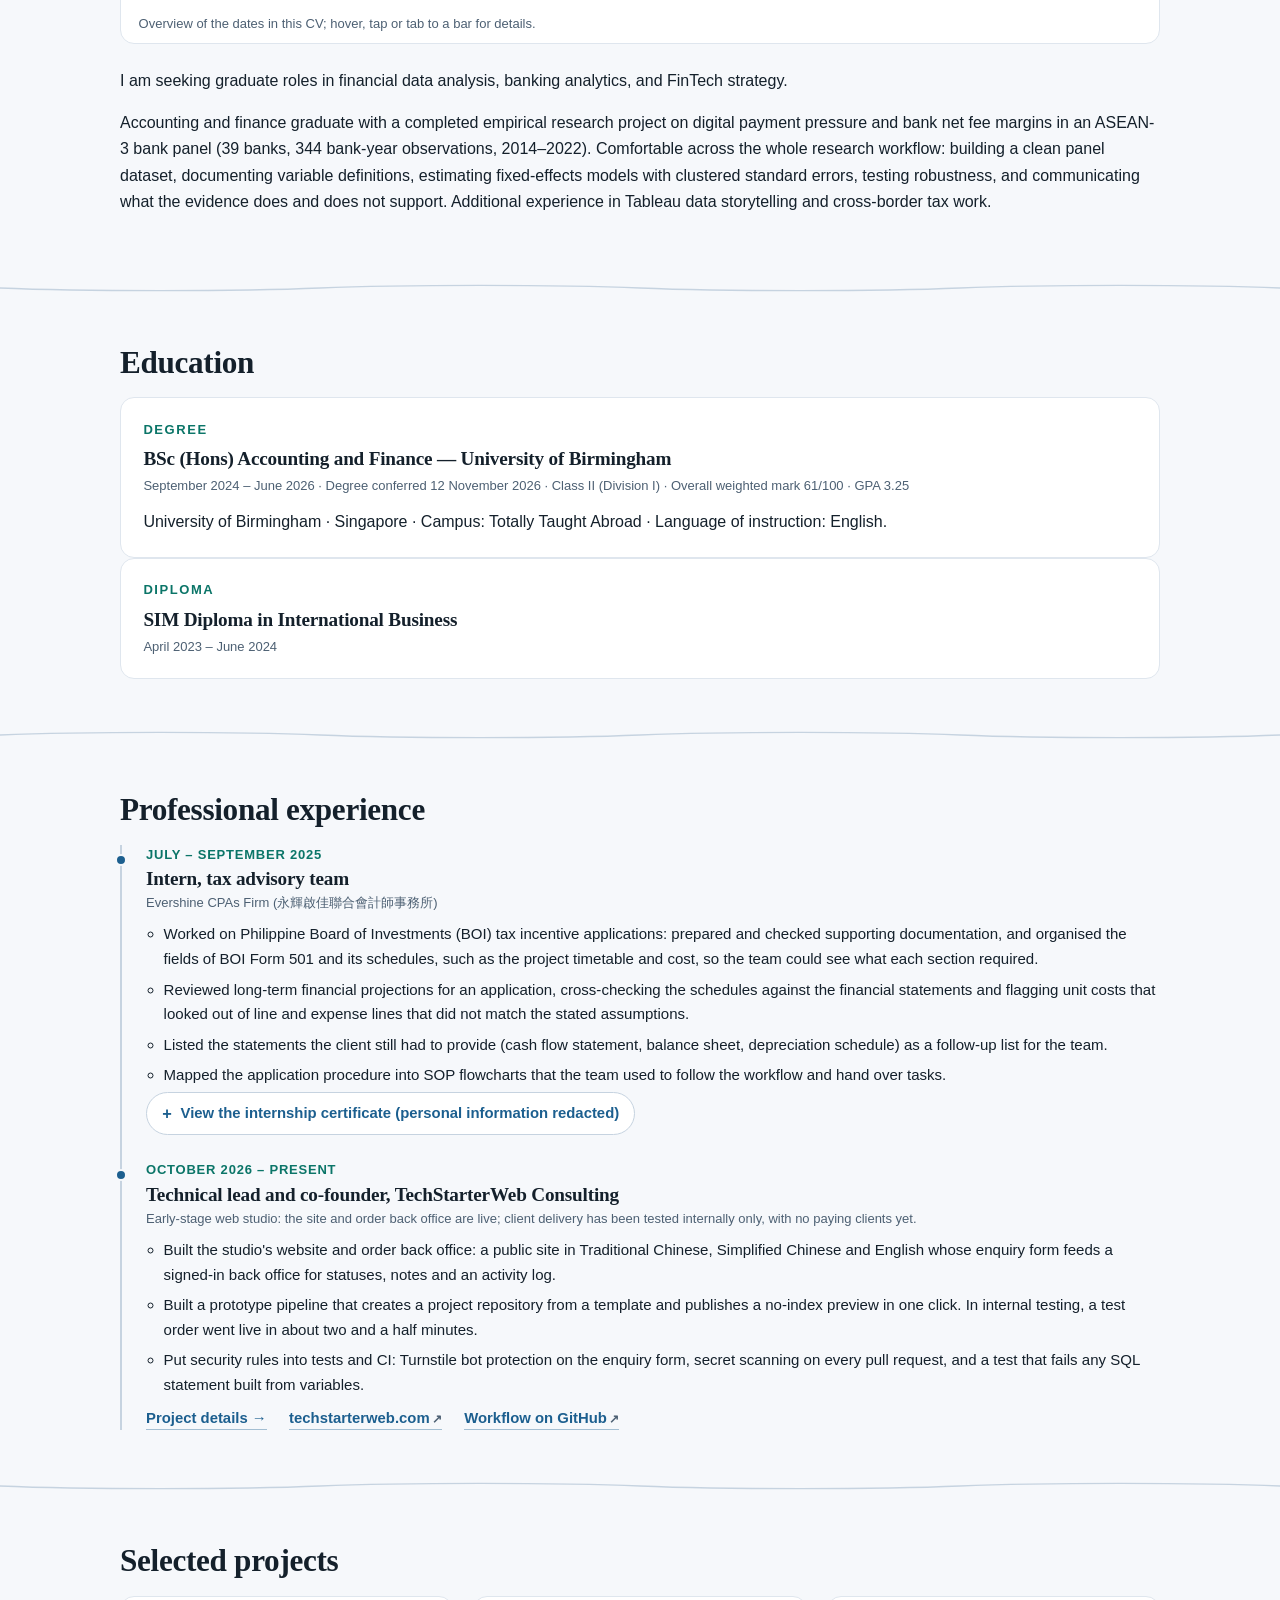
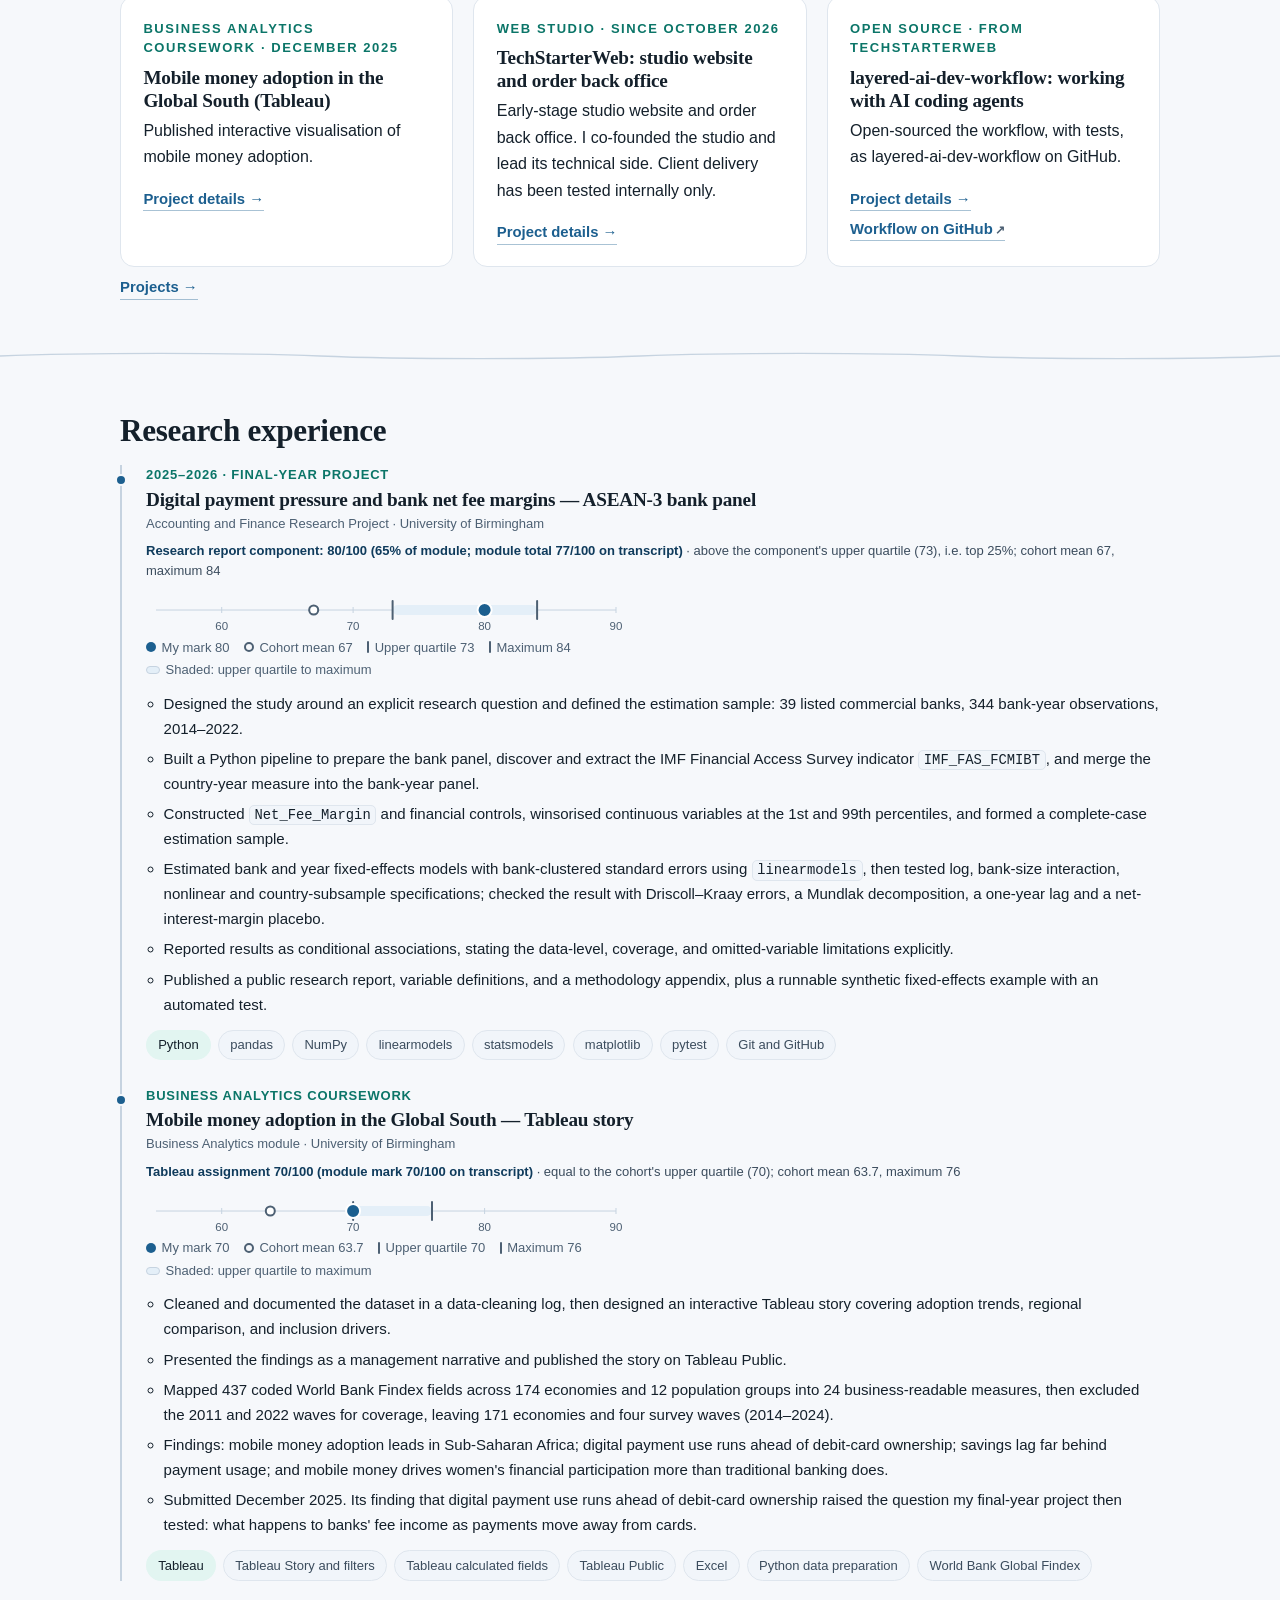
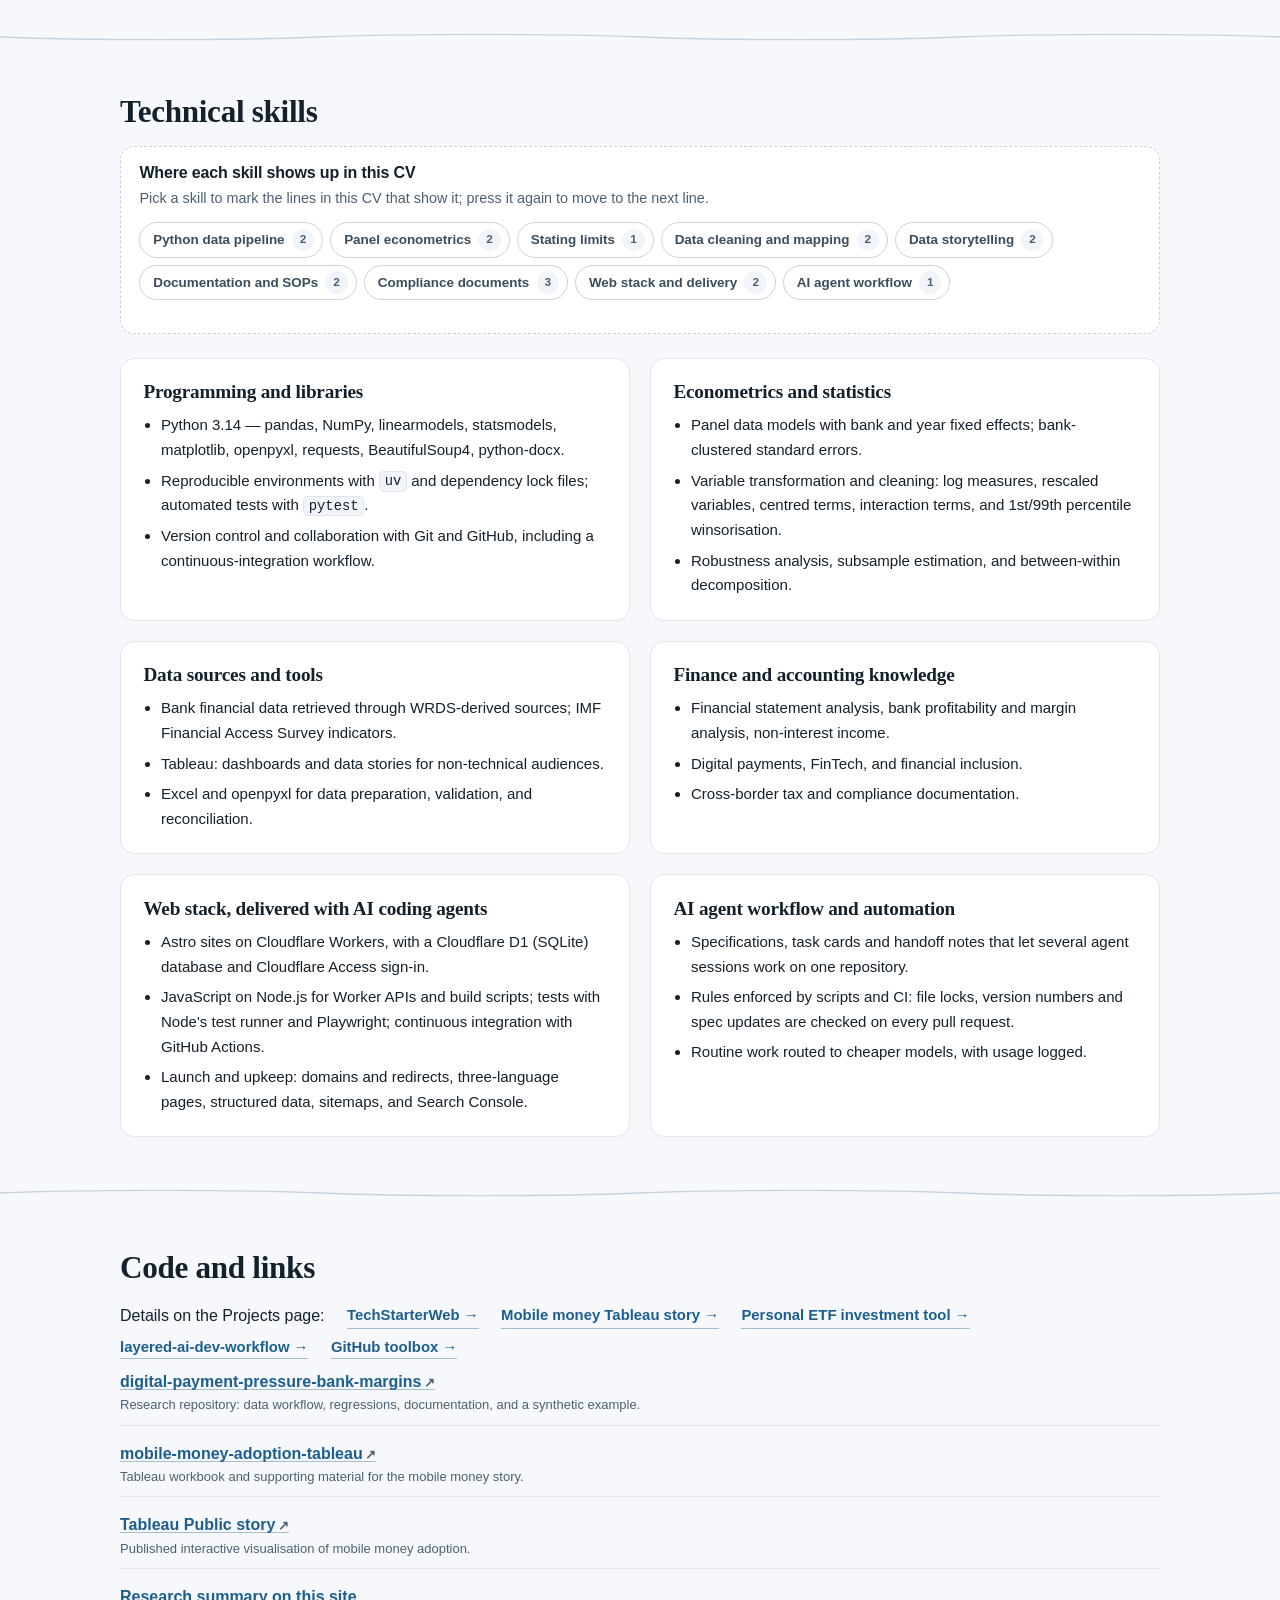
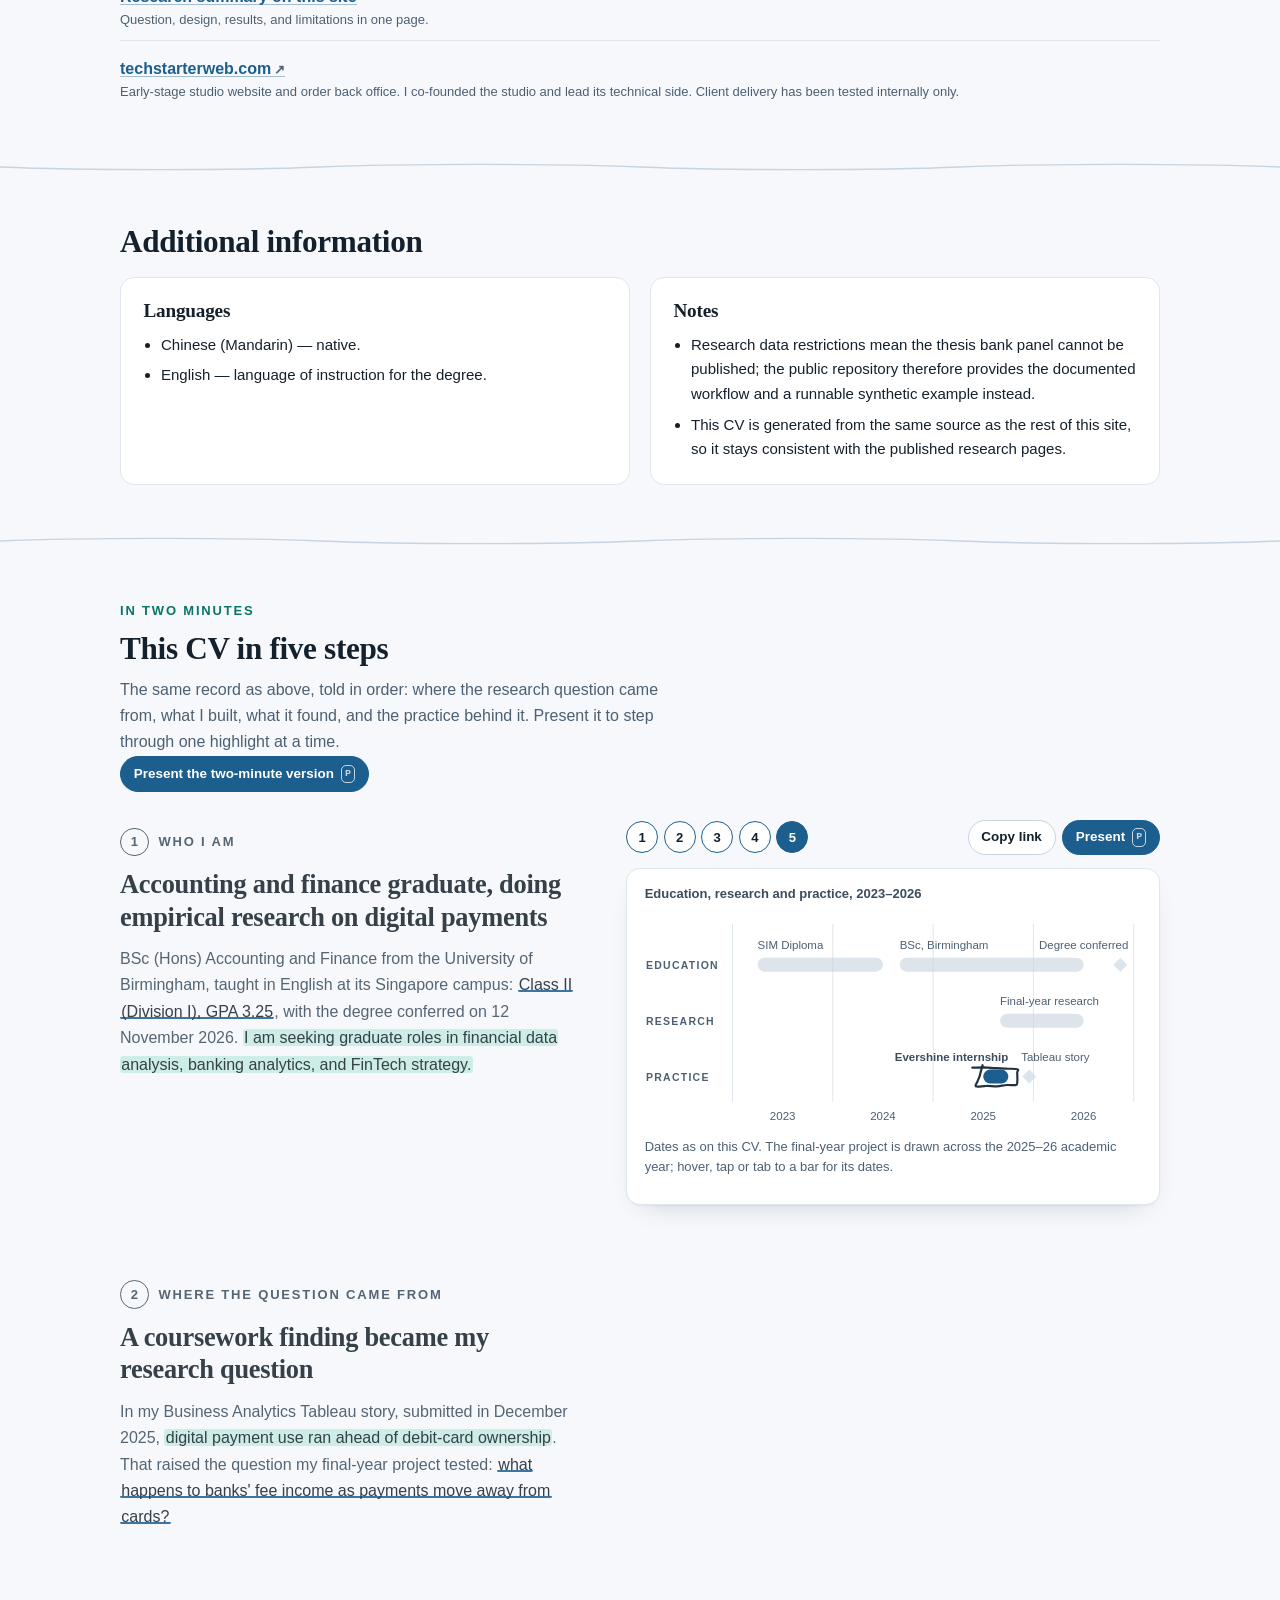
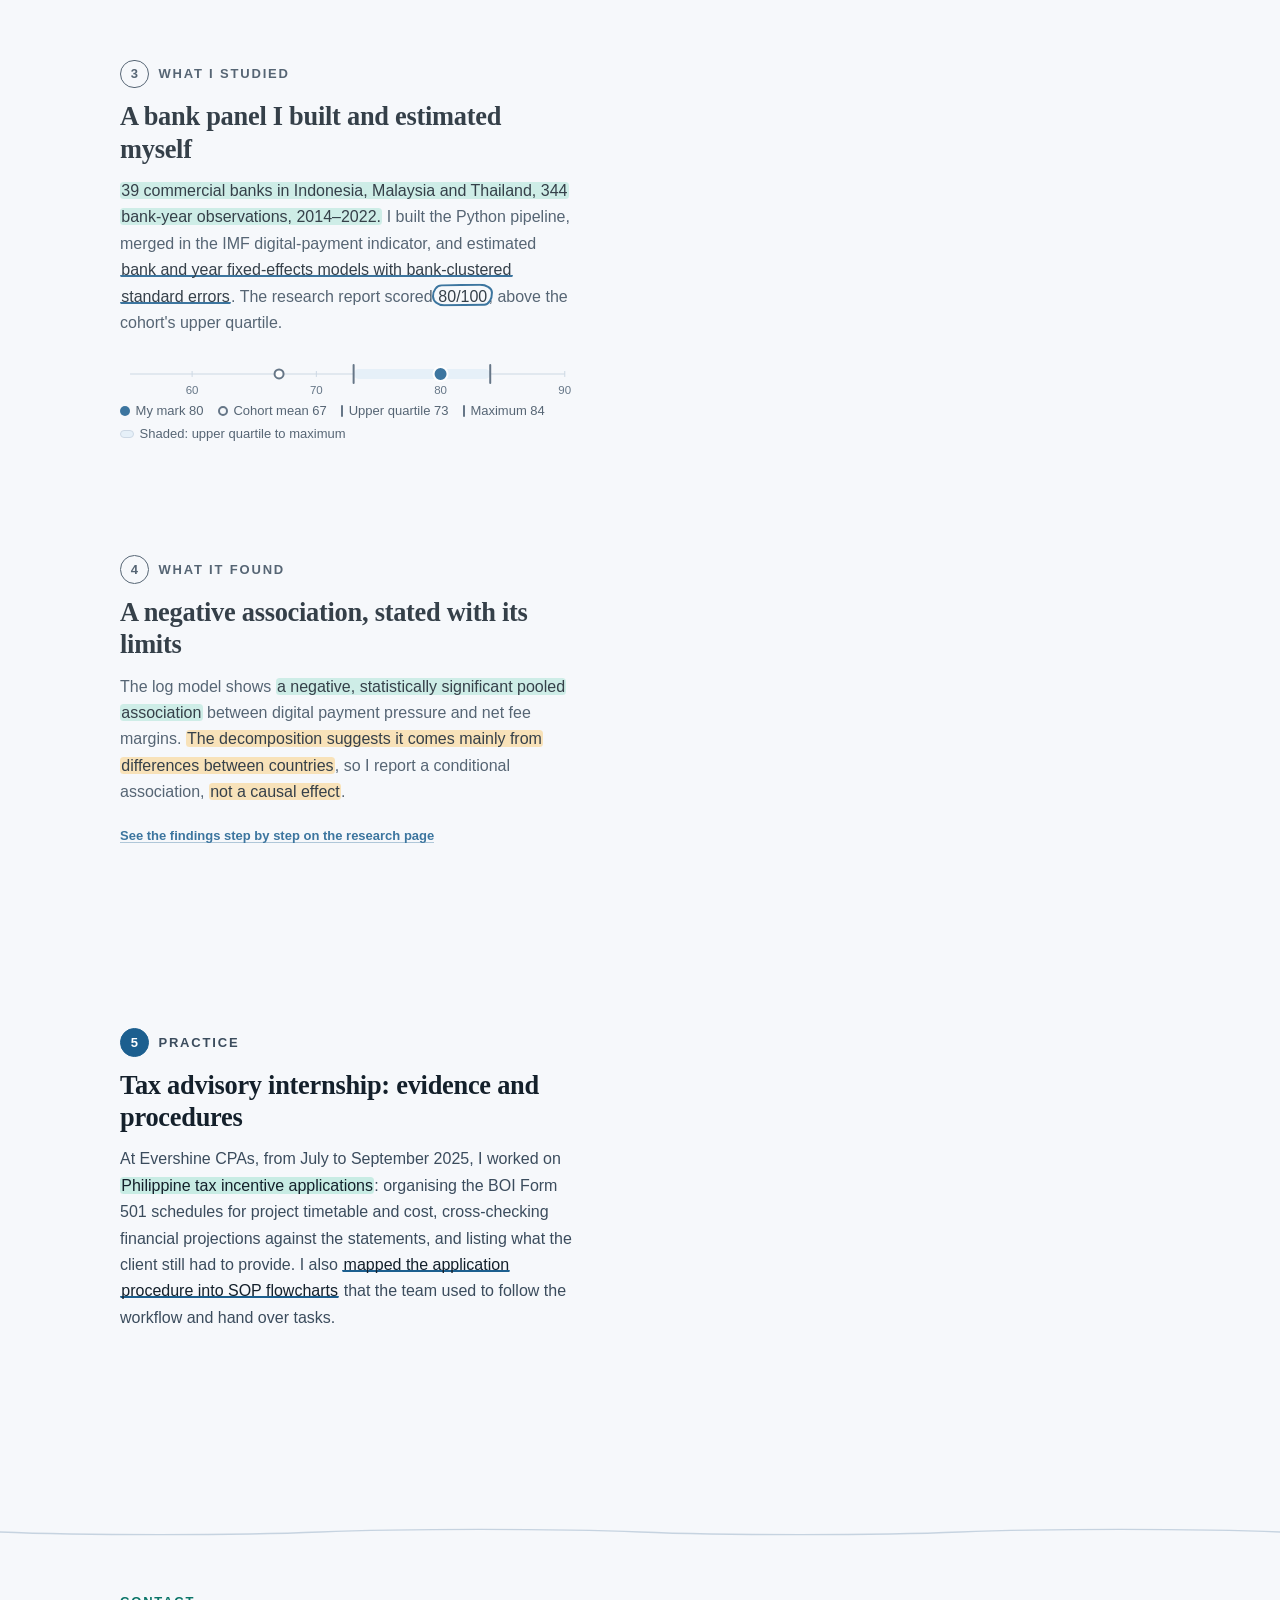
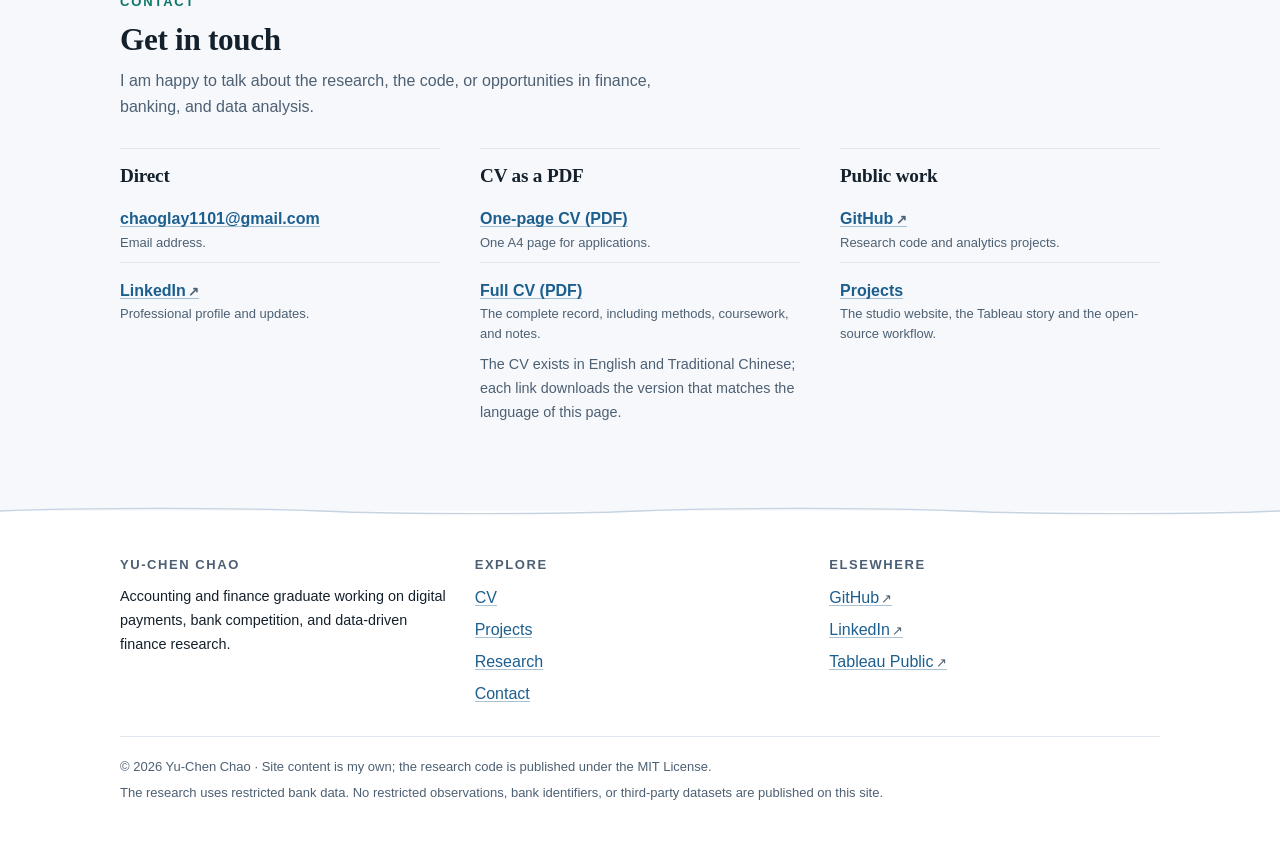
==== commit 5dfb55fb: "Merge pull request #37 from chaoglay1101-del/site-investment-tool 專案頁加個人 ETF 投資工具" ====
--- a/index.html
+++ b/index.html
@@ -463,6 +463,7 @@
         <span data-i18n="cv.projects.pageLead">Details on the Projects page:</span>
         <a href="projects.html#techstarterweb" data-i18n="cv.projects.pTsw">TechStarterWeb</a>
         <a href="projects.html#tableau" data-i18n="cv.projects.pTableau">Mobile money Tableau story</a>
+        <a href="projects.html#investment-tool" data-i18n="cv.projects.pInvestment">Personal ETF investment tool</a>
         <a href="projects.html#workflow" data-i18n="cv.projects.pWorkflow">layered-ai-dev-workflow</a>
         <a href="projects.html#github-toolbox" data-i18n="cv.projects.pGhtb">GitHub toolbox</a>
       </p>
--- a/assets/css/styles.css
+++ b/assets/css/styles.css
@@ -1463,17 +1463,6 @@
 
 .hero .btn-group + p.small {
   margin-top: 0.9rem;
-}
-
-/* The research card has its own row above the four remaining projects. */
-@media (min-width: 52rem) {
-  .project-index--five {
-    grid-template-columns: repeat(2, minmax(0, 1fr));
-  }
-
-  .project-index--five > :first-child {
-    grid-column: 1 / -1;
-  }
 }
 
 .project-index a {
